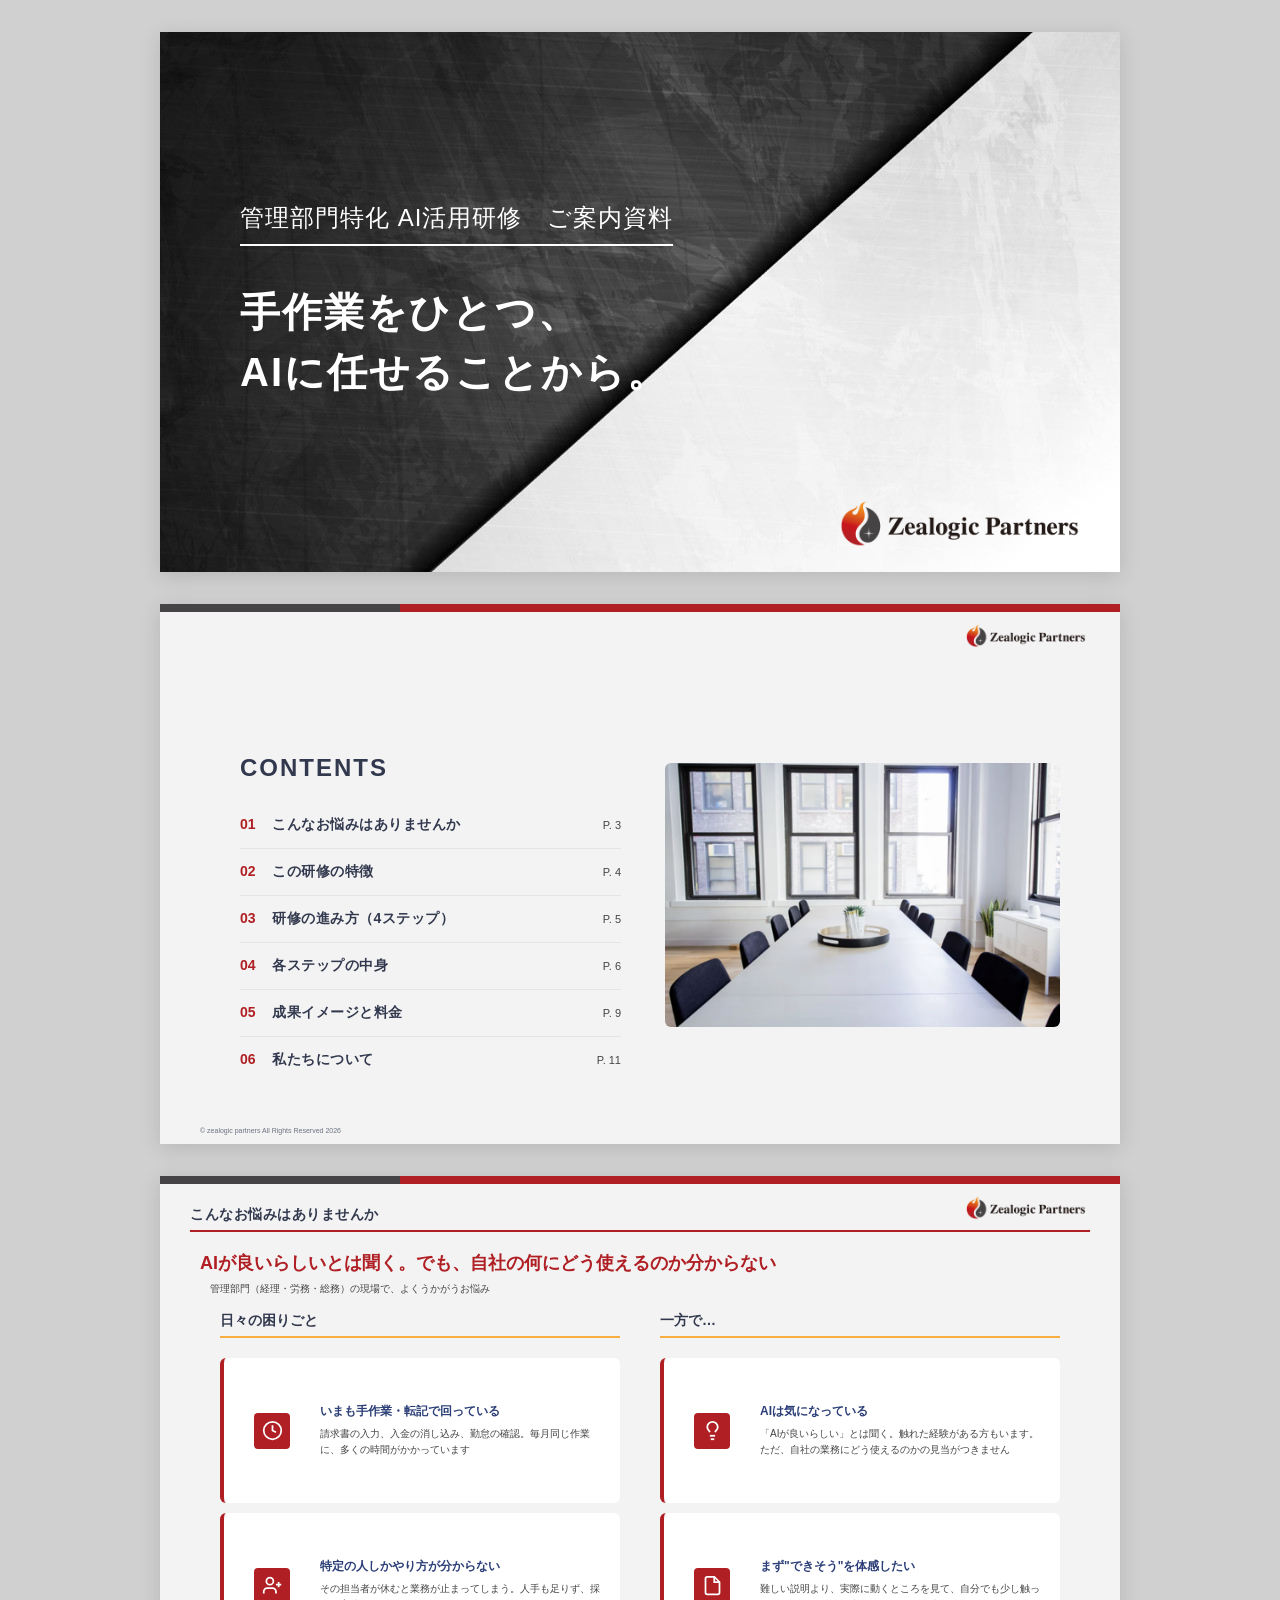
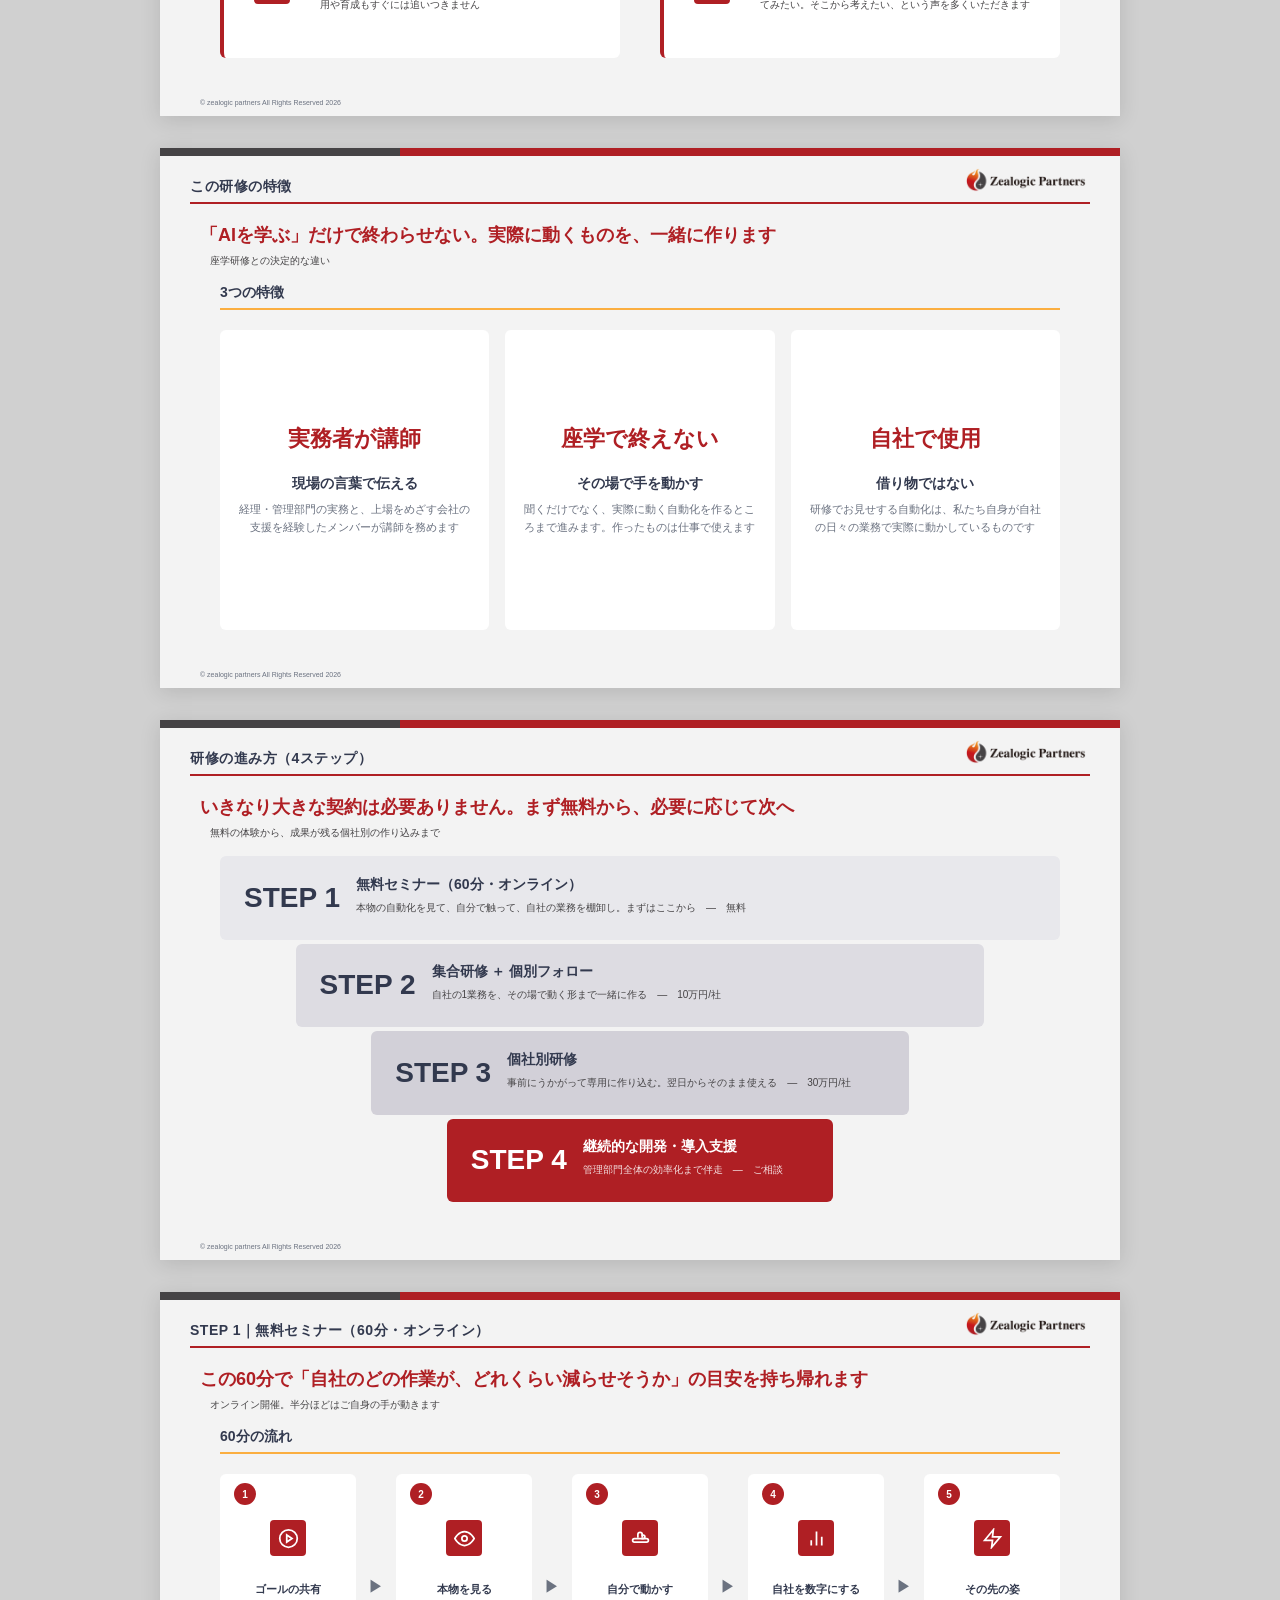
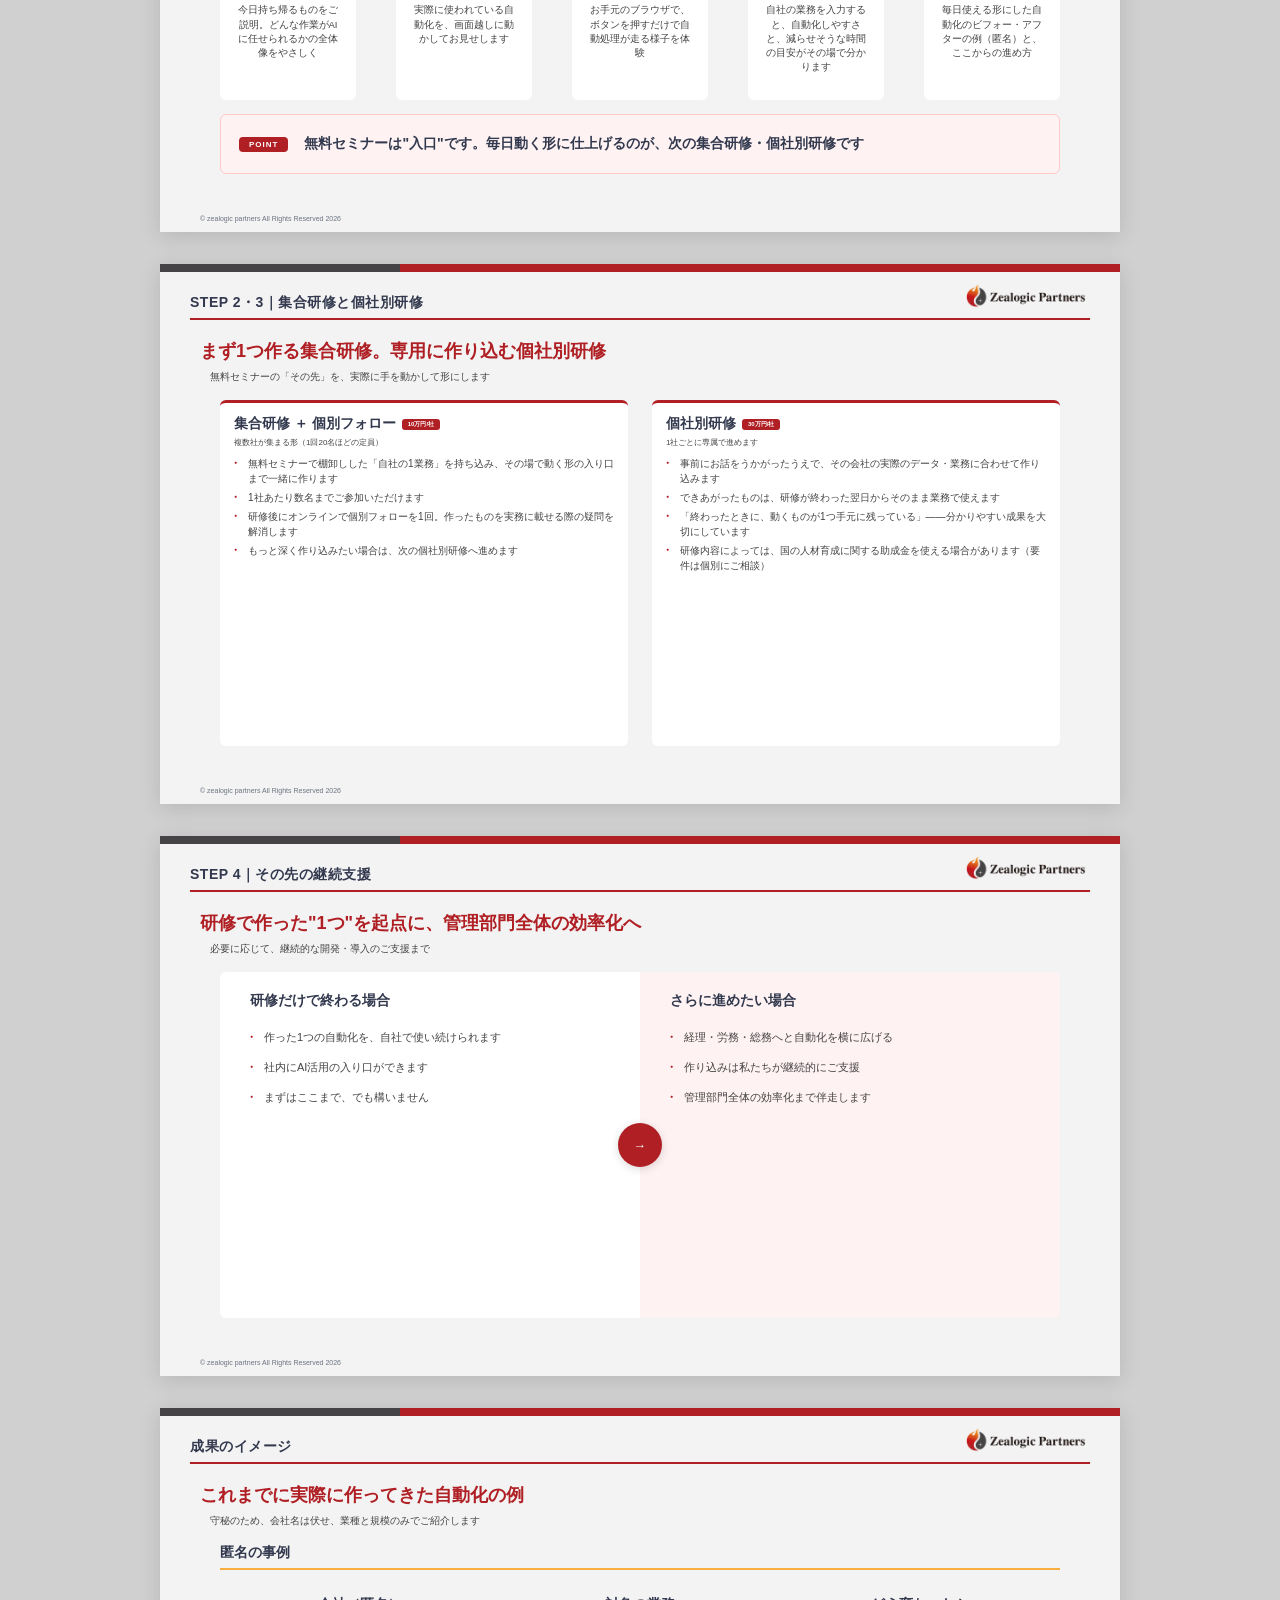
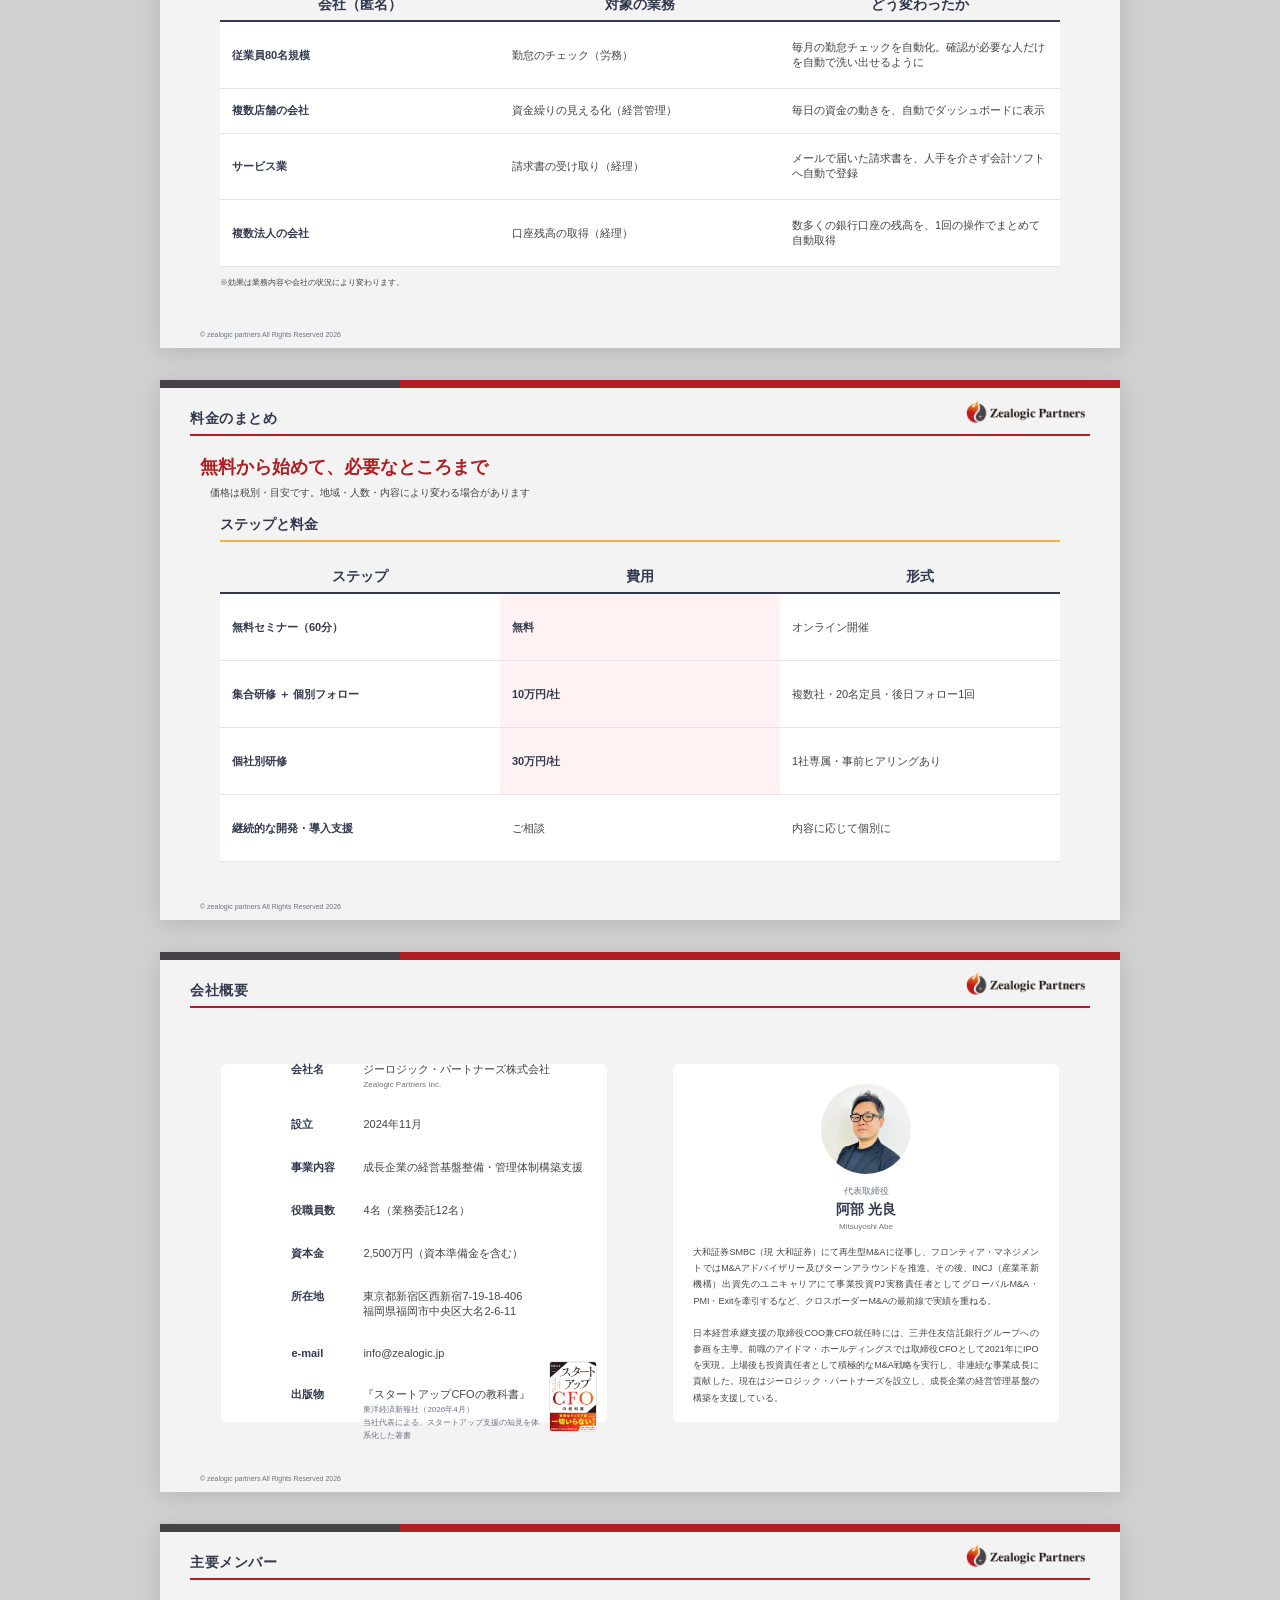
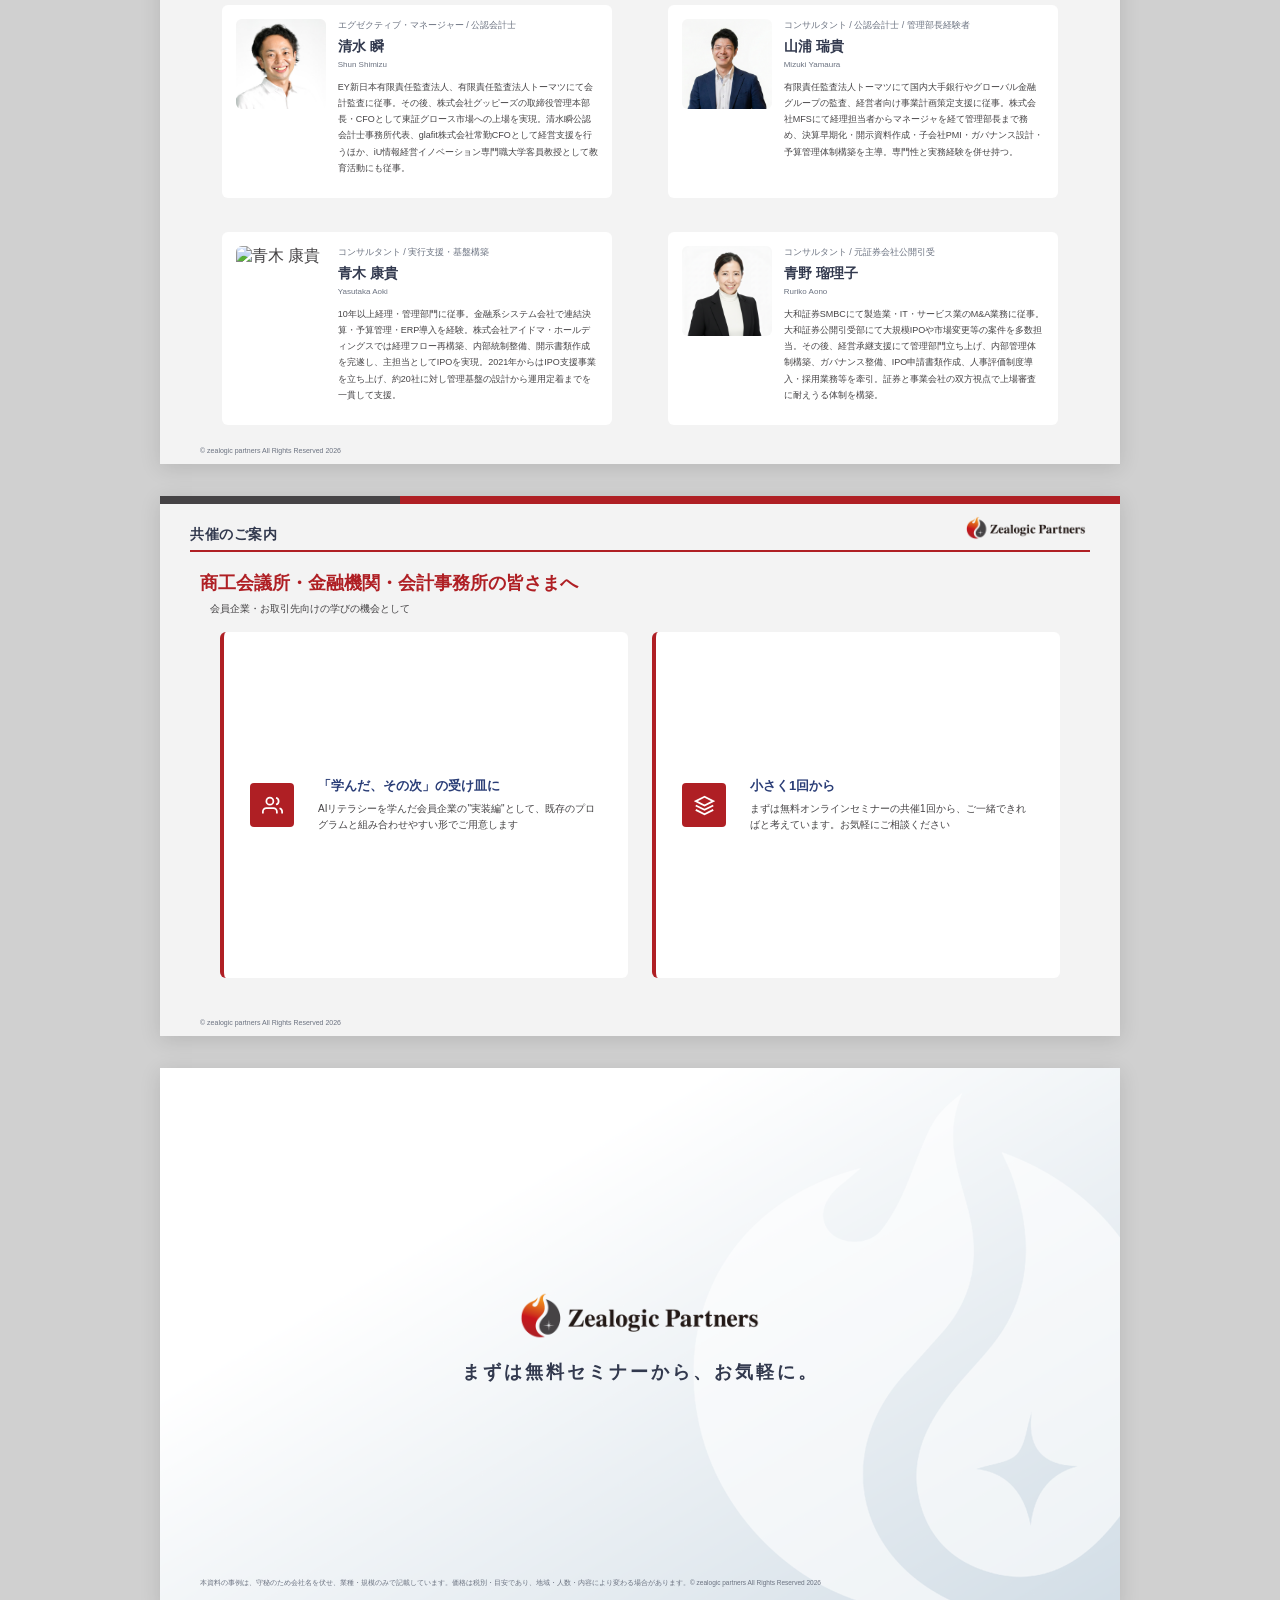
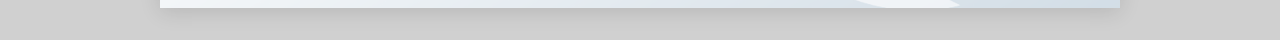
==== proposal/index.html @ 84bd2e2a "営業資料スライドデッキ（研修版・確認用）を追加" ====
<!DOCTYPE html>
<html lang="ja">
<head>
<meta charset="UTF-8">
<title>管理部門特化 AI活用研修 ご案内</title>
<link rel="stylesheet" href="zealogic-template.css">
</head>
<body>

<!-- ===== 表紙 ===== -->
<div class="slide slide--title" data-slide="cover">
  <img class="slide--title__bg" src="images/cover-bg.jpg" alt="">
  <div class="title-content">
    <div class="title-sub">管理部門特化 AI活用研修　ご案内資料</div>
    <div class="title-underline"></div>
    <div class="title-main">手作業をひとつ、<br>AIに任せることから。</div>
  </div>
  <img class="title-logo" src="images/logo.png" alt="Zealogic Partners">
</div>

<!-- ===== 目次 ===== -->
<div class="slide slide--toc" data-slide="toc">
  <div class="slide-header">
    <span class="slide-header__title"></span>
    <img class="slide-header__logo" src="images/logo.png" alt="Zealogic Partners">
  </div>
  <div class="slide-content" style="display: flex; gap: 24px; align-items: stretch;">
    <div style="flex: 1; padding-left: 40px; padding-top: 80px; padding-right: 20px;">
      <div class="toc-heading">CONTENTS</div>
      <ol class="toc-list">
        <li><span class="toc-number">01</span><span class="toc-label">こんなお悩みはありませんか</span><span class="toc-page">P. 3</span></li>
        <li><span class="toc-number">02</span><span class="toc-label">この研修の特徴</span><span class="toc-page">P. 4</span></li>
        <li><span class="toc-number">03</span><span class="toc-label">研修の進み方（4ステップ）</span><span class="toc-page">P. 5</span></li>
        <li><span class="toc-number">04</span><span class="toc-label">各ステップの中身</span><span class="toc-page">P. 6</span></li>
        <li><span class="toc-number">05</span><span class="toc-label">成果イメージと料金</span><span class="toc-page">P. 9</span></li>
        <li><span class="toc-number">06</span><span class="toc-label">私たちについて</span><span class="toc-page">P. 11</span></li>
      </ol>
    </div>
    <div class="toc-image"><img src="images/toc.png" alt=""></div>
  </div>
  <div class="slide-footer">&copy; zealogic partners All Rights Reserved 2026</div>
</div>

<!-- ===== 01 こんなお悩み ===== -->
<div class="slide" data-slide="1">
  <div class="slide-header">
    <span class="slide-header__title">こんなお悩みはありませんか</span>
    <img class="slide-header__logo" src="images/logo.png" alt="Zealogic Partners">
  </div>
  <div class="slide-subtitle">
    <div class="slide-subtitle__main">AIが良いらしいとは聞く。でも、自社の何にどう使えるのか分からない</div>
    <div class="slide-subtitle__desc">管理部門（経理・労務・総務）の現場で、よくうかがうお悩み</div>
  </div>
  <div class="slide-content slide-content--with-subtitle">
    <div class="grid-2col" style="gap: 40px; height: 346px; padding: 0 20px;">
      <div class="flex-col" style="gap: 10px; height: 100%;">
        <div class="section-title">日々の困りごと</div>
        <div class="card card--bordered" style="flex: 1; display: flex; align-items: center; gap: 30px; padding-left: 30px;">
          <div class="card__icon"><svg viewBox="0 0 24 24" fill="none" stroke="currentColor" stroke-width="2"><circle cx="12" cy="12" r="10"/><polyline points="12 6 12 12 16 14"/></svg></div>
          <div><div class="card__title">いまも手作業・転記で回っている</div><div class="card__body">請求書の入力、入金の消し込み、勤怠の確認。毎月同じ作業に、多くの時間がかかっています</div></div>
        </div>
        <div class="card card--bordered" style="flex: 1; display: flex; align-items: center; gap: 30px; padding-left: 30px;">
          <div class="card__icon"><svg viewBox="0 0 24 24" fill="none" stroke="currentColor" stroke-width="2"><path d="M16 21v-2a4 4 0 0 0-4-4H6a4 4 0 0 0-4 4v2"/><circle cx="9" cy="7" r="4"/><line x1="19" y1="8" x2="19" y2="14"/><line x1="22" y1="11" x2="16" y2="11"/></svg></div>
          <div><div class="card__title">特定の人しかやり方が分からない</div><div class="card__body">その担当者が休むと業務が止まってしまう。人手も足りず、採用や育成もすぐには追いつきません</div></div>
        </div>
      </div>
      <div class="flex-col" style="gap: 10px; height: 100%;">
        <div class="section-title">一方で…</div>
        <div class="card card--bordered" style="flex: 1; display: flex; align-items: center; gap: 30px; padding-left: 30px;">
          <div class="card__icon"><svg viewBox="0 0 24 24" fill="none" stroke="currentColor" stroke-width="2"><path d="M9 18h6"/><path d="M10 22h4"/><path d="M15.09 14c.18-.98.65-1.74 1.41-2.5A4.65 4.65 0 0 0 18 8 6 6 0 0 0 6 8c0 1 .23 2.23 1.5 3.5A4.61 4.61 0 0 1 8.91 14"/></svg></div>
          <div><div class="card__title">AIは気になっている</div><div class="card__body">「AIが良いらしい」とは聞く。触れた経験がある方もいます。ただ、自社の業務にどう使えるのかの見当がつきません</div></div>
        </div>
        <div class="card card--bordered" style="flex: 1; display: flex; align-items: center; gap: 30px; padding-left: 30px;">
          <div class="card__icon"><svg viewBox="0 0 24 24" fill="none" stroke="currentColor" stroke-width="2"><path d="M14 2H6a2 2 0 0 0-2 2v16a2 2 0 0 0 2 2h12a2 2 0 0 0 2-2V8z"/><polyline points="14 2 14 8 20 8"/></svg></div>
          <div><div class="card__title">まず"できそう"を体感したい</div><div class="card__body">難しい説明より、実際に動くところを見て、自分でも少し触ってみたい。そこから考えたい、という声を多くいただきます</div></div>
        </div>
      </div>
    </div>
  </div>
  <div class="slide-footer">&copy; zealogic partners All Rights Reserved 2026</div>
</div>

<!-- ===== 02 この研修の特徴 ===== -->
<div class="slide" data-slide="2">
  <div class="slide-header">
    <span class="slide-header__title">この研修の特徴</span>
    <img class="slide-header__logo" src="images/logo.png" alt="Zealogic Partners">
  </div>
  <div class="slide-subtitle">
    <div class="slide-subtitle__main">「AIを学ぶ」だけで終わらせない。実際に動くものを、一緒に作ります</div>
    <div class="slide-subtitle__desc">座学研修との決定的な違い</div>
  </div>
  <div class="slide-content slide-content--with-subtitle">
    <div style="height: 346px; padding: 0 20px; display: flex; flex-direction: column; gap: 10px;">
      <div class="section-title">3つの特徴</div>
      <div class="kpi-grid" style="flex: 1;">
        <div class="kpi-card">
          <div class="kpi-card__number" style="font-size: 22px;">実務者が講師</div>
          <div class="kpi-card__label">現場の言葉で伝える</div>
          <div class="kpi-card__desc">経理・管理部門の実務と、上場をめざす会社の支援を経験したメンバーが講師を務めます</div>
        </div>
        <div class="kpi-card">
          <div class="kpi-card__number" style="font-size: 22px;">座学で終えない</div>
          <div class="kpi-card__label">その場で手を動かす</div>
          <div class="kpi-card__desc">聞くだけでなく、実際に動く自動化を作るところまで進みます。作ったものは仕事で使えます</div>
        </div>
        <div class="kpi-card">
          <div class="kpi-card__number" style="font-size: 22px;">自社で使用</div>
          <div class="kpi-card__label">借り物ではない</div>
          <div class="kpi-card__desc">研修でお見せする自動化は、私たち自身が自社の日々の業務で実際に動かしているものです</div>
        </div>
      </div>
    </div>
  </div>
  <div class="slide-footer">&copy; zealogic partners All Rights Reserved 2026</div>
</div>

<!-- ===== 03 研修の進み方 4ステップ（ファネル） ===== -->
<div class="slide" data-slide="3">
  <div class="slide-header">
    <span class="slide-header__title">研修の進み方（4ステップ）</span>
    <img class="slide-header__logo" src="images/logo.png" alt="Zealogic Partners">
  </div>
  <div class="slide-subtitle">
    <div class="slide-subtitle__main">いきなり大きな契約は必要ありません。まず無料から、必要に応じて次へ</div>
    <div class="slide-subtitle__desc">無料の体験から、成果が残る個社別の作り込みまで</div>
  </div>
  <div class="slide-content slide-content--with-subtitle">
    <div style="height: 346px; padding: 0 20px;">
      <div class="funnel">
        <div class="funnel__stage funnel__stage--1">
          <div class="funnel__number">STEP 1</div>
          <div class="funnel__content"><div class="funnel__label">無料セミナー（60分・オンライン）</div><div class="funnel__desc">本物の自動化を見て、自分で触って、自社の業務を棚卸し。まずはここから　―　無料</div></div>
        </div>
        <div class="funnel__stage funnel__stage--2">
          <div class="funnel__number">STEP 2</div>
          <div class="funnel__content"><div class="funnel__label">集合研修 ＋ 個別フォロー</div><div class="funnel__desc">自社の1業務を、その場で動く形まで一緒に作る　―　10万円/社</div></div>
        </div>
        <div class="funnel__stage funnel__stage--3">
          <div class="funnel__number">STEP 3</div>
          <div class="funnel__content"><div class="funnel__label">個社別研修</div><div class="funnel__desc">事前にうかがって専用に作り込む。翌日からそのまま使える　―　30万円/社</div></div>
        </div>
        <div class="funnel__stage funnel__stage--4">
          <div class="funnel__number">STEP 4</div>
          <div class="funnel__content"><div class="funnel__label">継続的な開発・導入支援</div><div class="funnel__desc">管理部門全体の効率化まで伴走　―　ご相談</div></div>
        </div>
      </div>
    </div>
  </div>
  <div class="slide-footer">&copy; zealogic partners All Rights Reserved 2026</div>
</div>

<!-- ===== 04 無料セミナー60分の中身（ステップ） ===== -->
<div class="slide" data-slide="4">
  <div class="slide-header">
    <span class="slide-header__title">STEP 1｜無料セミナー（60分・オンライン）</span>
    <img class="slide-header__logo" src="images/logo.png" alt="Zealogic Partners">
  </div>
  <div class="slide-subtitle">
    <div class="slide-subtitle__main">この60分で「自社のどの作業が、どれくらい減らせそうか」の目安を持ち帰れます</div>
    <div class="slide-subtitle__desc">オンライン開催。半分ほどはご自身の手が動きます</div>
  </div>
  <div class="slide-content slide-content--with-subtitle">
    <div style="height: 346px; padding: 0 20px; display: flex; flex-direction: column; gap: 10px;">
      <div class="section-title">60分の流れ</div>
      <div class="steps" style="width: 100%; flex: 1; align-items: stretch;">
        <div class="step" style="display: flex; flex-direction: column; align-items: center; text-align: center; padding-top: 30px;">
          <div class="step__number">1</div>
          <div class="card__icon" style="margin: 16px 0 12px;"><svg viewBox="0 0 24 24" fill="none" stroke="currentColor" stroke-width="2"><circle cx="12" cy="12" r="10"/><polygon points="10 8 16 12 10 16 10 8"/></svg></div>
          <div class="step__title">ゴールの共有</div>
          <div class="step__body">今日持ち帰るものをご説明。どんな作業がAIに任せられるかの全体像をやさしく</div>
        </div>
        <div class="step-arrow">&#9654;</div>
        <div class="step" style="display: flex; flex-direction: column; align-items: center; text-align: center; padding-top: 30px;">
          <div class="step__number">2</div>
          <div class="card__icon" style="margin: 16px 0 12px;"><svg viewBox="0 0 24 24" fill="none" stroke="currentColor" stroke-width="2"><path d="M1 12s4-8 11-8 11 8 11 8-4 8-11 8-11-8-11-8z"/><circle cx="12" cy="12" r="3"/></svg></div>
          <div class="step__title">本物を見る</div>
          <div class="step__body">実際に使われている自動化を、画面越しに動かしてお見せします</div>
        </div>
        <div class="step-arrow">&#9654;</div>
        <div class="step" style="display: flex; flex-direction: column; align-items: center; text-align: center; padding-top: 30px;">
          <div class="step__number">3</div>
          <div class="card__icon" style="margin: 16px 0 12px;"><svg viewBox="0 0 24 24" fill="none" stroke="currentColor" stroke-width="2"><path d="M9 11.24V7.5a2.5 2.5 0 0 1 5 0v3.74"/><path d="M13 8h2a2 2 0 0 1 2 2v0a2 2 0 0 1-2 2h-2"/><path d="M5 12h14a2 2 0 0 1 2 2v0a2 2 0 0 1-2 2H5a2 2 0 0 1-2-2v0a2 2 0 0 1 2-2z"/></svg></div>
          <div class="step__title">自分で動かす</div>
          <div class="step__body">お手元のブラウザで、ボタンを押すだけで自動処理が走る様子を体験</div>
        </div>
        <div class="step-arrow">&#9654;</div>
        <div class="step" style="display: flex; flex-direction: column; align-items: center; text-align: center; padding-top: 30px;">
          <div class="step__number">4</div>
          <div class="card__icon" style="margin: 16px 0 12px;"><svg viewBox="0 0 24 24" fill="none" stroke="currentColor" stroke-width="2"><line x1="18" y1="20" x2="18" y2="10"/><line x1="12" y1="20" x2="12" y2="4"/><line x1="6" y1="20" x2="6" y2="14"/></svg></div>
          <div class="step__title">自社を数字にする</div>
          <div class="step__body">自社の業務を入力すると、自動化しやすさと、減らせそうな時間の目安がその場で分かります</div>
        </div>
        <div class="step-arrow">&#9654;</div>
        <div class="step" style="display: flex; flex-direction: column; align-items: center; text-align: center; padding-top: 30px;">
          <div class="step__number">5</div>
          <div class="card__icon" style="margin: 16px 0 12px;"><svg viewBox="0 0 24 24" fill="none" stroke="currentColor" stroke-width="2"><path d="M13 2L3 14h9l-1 8 10-12h-9l1-8z"/></svg></div>
          <div class="step__title">その先の姿</div>
          <div class="step__body">毎日使える形にした自動化のビフォー・アフターの例（匿名）と、ここからの進め方</div>
        </div>
      </div>
      <div class="core-value" style="background: #FEF2F2; border-color: #FECACA; min-height: 60px; margin-top: 4px;">
        <div class="core-value__label" style="background: var(--c-red); color: var(--c-white); border: none; padding: 3px 10px; border-radius: 4px;">POINT</div>
        <div class="core-value__text">無料セミナーは"入口"です。毎日動く形に仕上げるのが、次の集合研修・個社別研修です</div>
      </div>
    </div>
  </div>
  <div class="slide-footer">&copy; zealogic partners All Rights Reserved 2026</div>
</div>

<!-- ===== 05 集合研修 / 個社別研修 の中身 ===== -->
<div class="slide" data-slide="5">
  <div class="slide-header">
    <span class="slide-header__title">STEP 2・3｜集合研修と個社別研修</span>
    <img class="slide-header__logo" src="images/logo.png" alt="Zealogic Partners">
  </div>
  <div class="slide-subtitle">
    <div class="slide-subtitle__main">まず1つ作る集合研修。専用に作り込む個社別研修</div>
    <div class="slide-subtitle__desc">無料セミナーの「その先」を、実際に手を動かして形にします</div>
  </div>
  <div class="slide-content slide-content--with-subtitle">
    <div class="grid-2col" style="gap: 24px; height: 346px; padding: 0 20px;">
      <div class="service-block" style="height: 100%; display: flex; flex-direction: column;">
        <div class="service-block__title" style="font-size: 14px;">集合研修 ＋ 個別フォロー<span class="badge">10万円/社</span></div>
        <div class="service-block__subtitle">複数社が集まる形（1回20名ほどの定員）</div>
        <ul class="service-list" style="flex: 1;">
          <li style="font-size: 10px;">無料セミナーで棚卸しした「自社の1業務」を持ち込み、その場で動く形の入り口まで一緒に作ります</li>
          <li style="font-size: 10px;">1社あたり数名までご参加いただけます</li>
          <li style="font-size: 10px;">研修後にオンラインで個別フォローを1回。作ったものを実務に載せる際の疑問を解消します</li>
          <li style="font-size: 10px;">もっと深く作り込みたい場合は、次の個社別研修へ進めます</li>
        </ul>
      </div>
      <div class="service-block" style="height: 100%; display: flex; flex-direction: column;">
        <div class="service-block__title" style="font-size: 14px;">個社別研修<span class="badge">30万円/社</span></div>
        <div class="service-block__subtitle">1社ごとに専属で進めます</div>
        <ul class="service-list" style="flex: 1;">
          <li style="font-size: 10px;">事前にお話をうかがったうえで、その会社の実際のデータ・業務に合わせて作り込みます</li>
          <li style="font-size: 10px;">できあがったものは、研修が終わった翌日からそのまま業務で使えます</li>
          <li style="font-size: 10px;">「終わったときに、動くものが1つ手元に残っている」——分かりやすい成果を大切にしています</li>
          <li style="font-size: 10px;">研修内容によっては、国の人材育成に関する助成金を使える場合があります（要件は個別にご相談）</li>
        </ul>
      </div>
    </div>
  </div>
  <div class="slide-footer">&copy; zealogic partners All Rights Reserved 2026</div>
</div>

<!-- ===== 06 その先：継続的な開発・導入支援 ===== -->
<div class="slide" data-slide="6">
  <div class="slide-header">
    <span class="slide-header__title">STEP 4｜その先の継続支援</span>
    <img class="slide-header__logo" src="images/logo.png" alt="Zealogic Partners">
  </div>
  <div class="slide-subtitle">
    <div class="slide-subtitle__main">研修で作った"1つ"を起点に、管理部門全体の効率化へ</div>
    <div class="slide-subtitle__desc">必要に応じて、継続的な開発・導入のご支援まで</div>
  </div>
  <div class="slide-content slide-content--with-subtitle">
    <div style="height: 346px; padding: 0 20px;">
      <div class="vs-split">
        <div class="vs-split__panel vs-split__panel--left">
          <div class="vs-split__label">研修だけで終わる場合</div>
          <ul class="vs-split__list"><li>作った1つの自動化を、自社で使い続けられます</li><li>社内にAI活用の入り口ができます</li><li>まずはここまで、でも構いません</li></ul>
          <div class="vs-split__image"></div>
        </div>
        <div class="vs-split__badge">→</div>
        <div class="vs-split__panel vs-split__panel--right">
          <div class="vs-split__label">さらに進めたい場合</div>
          <ul class="vs-split__list"><li>経理・労務・総務へと自動化を横に広げる</li><li>作り込みは私たちが継続的にご支援</li><li>管理部門全体の効率化まで伴走します</li></ul>
          <div class="vs-split__image"></div>
        </div>
      </div>
    </div>
  </div>
  <div class="slide-footer">&copy; zealogic partners All Rights Reserved 2026</div>
</div>

<!-- ===== 07 成果イメージ（匿名） ===== -->
<div class="slide" data-slide="7">
  <div class="slide-header">
    <span class="slide-header__title">成果のイメージ</span>
    <img class="slide-header__logo" src="images/logo.png" alt="Zealogic Partners">
  </div>
  <div class="slide-subtitle">
    <div class="slide-subtitle__main">これまでに実際に作ってきた自動化の例</div>
    <div class="slide-subtitle__desc">守秘のため、会社名は伏せ、業種と規模のみでご紹介します</div>
  </div>
  <div class="slide-content slide-content--with-subtitle">
    <div style="height: 346px; padding: 0 20px; display: flex; flex-direction: column; gap: 10px;">
      <div class="section-title">匿名の事例</div>
      <table class="z-table" style="height: 100%;">
        <thead><tr><th>会社（匿名）</th><th>対象の業務</th><th>どう変わったか</th></tr></thead>
        <tbody>
          <tr><td>従業員80名規模</td><td>勤怠のチェック（労務）</td><td>毎月の勤怠チェックを自動化。確認が必要な人だけを自動で洗い出せるように</td></tr>
          <tr><td>複数店舗の会社</td><td>資金繰りの見える化（経営管理）</td><td>毎日の資金の動きを、自動でダッシュボードに表示</td></tr>
          <tr><td>サービス業</td><td>請求書の受け取り（経理）</td><td>メールで届いた請求書を、人手を介さず会計ソフトへ自動で登録</td></tr>
          <tr><td>複数法人の会社</td><td>口座残高の取得（経理）</td><td>数多くの銀行口座の残高を、1回の操作でまとめて自動取得</td></tr>
        </tbody>
      </table>
      <div class="slide-subtitle__desc" style="font-size: 8px; margin: 0;">※効果は業務内容や会社の状況により変わります。</div>
    </div>
  </div>
  <div class="slide-footer">&copy; zealogic partners All Rights Reserved 2026</div>
</div>

<!-- ===== 08 料金まとめ ===== -->
<div class="slide" data-slide="8">
  <div class="slide-header">
    <span class="slide-header__title">料金のまとめ</span>
    <img class="slide-header__logo" src="images/logo.png" alt="Zealogic Partners">
  </div>
  <div class="slide-subtitle">
    <div class="slide-subtitle__main">無料から始めて、必要なところまで</div>
    <div class="slide-subtitle__desc">価格は税別・目安です。地域・人数・内容により変わる場合があります</div>
  </div>
  <div class="slide-content slide-content--with-subtitle">
    <div style="height: 346px; padding: 0 20px; display: flex; flex-direction: column; gap: 10px;">
      <div class="section-title">ステップと料金</div>
      <table class="z-table" style="height: 100%;">
        <thead><tr><th>ステップ</th><th>費用</th><th>形式</th></tr></thead>
        <tbody>
          <tr><td>無料セミナー（60分）</td><td class="z-table--highlight">無料</td><td>オンライン開催</td></tr>
          <tr><td>集合研修 ＋ 個別フォロー</td><td class="z-table--highlight">10万円/社</td><td>複数社・20名定員・後日フォロー1回</td></tr>
          <tr><td>個社別研修</td><td class="z-table--highlight">30万円/社</td><td>1社専属・事前ヒアリングあり</td></tr>
          <tr><td>継続的な開発・導入支援</td><td>ご相談</td><td>内容に応じて個別に</td></tr>
        </tbody>
      </table>
    </div>
  </div>
  <div class="slide-footer">&copy; zealogic partners All Rights Reserved 2026</div>
</div>

<!-- ===== 09 会社概要 ===== -->
<div class="slide" data-slide="company">
  <div class="slide-header">
    <span class="slide-header__title">会社概要</span>
    <img class="slide-header__logo" src="images/logo.png" alt="Zealogic Partners">
  </div>
  <div class="slide-content" style="display: flex; gap: 24px;">
    <div style="flex: 1; display: flex; align-items: center; justify-content: center;">
      <div style="background: var(--c-white); border-radius: var(--radius); width: 90%; height: 81%; display: flex; align-items: center;">
      <table class="company-table" style="transform: translateY(18px);">
        <tr><td>会社名</td><td>ジーロジック・パートナーズ株式会社<br><span style="font-size:8px; color: var(--c-text-light);">Zealogic Partners Inc.</span></td></tr>
        <tr><td>設立</td><td>2024年11月</td></tr>
        <tr><td>事業内容</td><td>成長企業の経営基盤整備・管理体制構築支援</td></tr>
        <tr><td>役職員数</td><td>4名（業務委託12名）</td></tr>
        <tr><td>資本金</td><td>2,500万円（資本準備金を含む）</td></tr>
        <tr><td>所在地</td><td>東京都新宿区西新宿7-19-18-406<br>福岡県福岡市中央区大名2-6-11</td></tr>
        <tr><td>e-mail</td><td>info@zealogic.jp</td></tr>
        <tr><td>出版物</td><td><img src="images/book-cfo.png" alt="スタートアップCFOの教科書" style="width: 48px; height: auto; border: 1px solid #e5e7eb; border-radius: 3px; float: right; margin-left: 8px; margin-top: 2px; position: relative; top: -28px;">『スタートアップCFOの教科書』<br><span style="font-size:8px; color: var(--c-text-light);">東洋経済新報社（2026年4月）<br>当社代表による、スタートアップ支援の知見を体系化した著書</span></td></tr>
      </table>
      </div>
    </div>
    <div style="flex: 1; display: flex; align-items: center; justify-content: center;">
      <div style="background: var(--c-white); border-radius: var(--radius); padding: 20px; display: flex; flex-direction: column; align-items: center; width: 90%; height: 81%;">
        <img src="images/ceo-abe.jpg" alt="阿部 光良" style="width: 90px; height: 90px; border-radius: 50%; object-fit: cover; margin-bottom: 11px;">
        <div style="font-size: 9px; color: var(--c-text-light); text-align: center; margin-bottom: 3px;">代表取締役</div>
        <div style="font-size: 14px; font-weight: bold; color: var(--c-navy); text-align: center; margin-bottom: 3px;">阿部 光良</div>
        <div style="font-size: 8px; color: var(--c-text-light); text-align: center; margin-bottom: 13px;">Mitsuyoshi Abe</div>
        <div style="font-size: 9px; color: var(--c-text); line-height: 1.8; text-align: justify;">
          大和証券SMBC（現 大和証券）にて再生型M&Aに従事し、フロンティア・マネジメントではM&Aアドバイザリー及びターンアラウンドを推進。その後、INCJ（産業革新機構）出資先のユニキャリアにて事業投資PJ実務責任者としてグローバルM&A・PMI・Exitを牽引するなど、クロスボーダーM&Aの最前線で実績を重ねる。<br><br>日本経営承継支援の取締役COO兼CFO就任時には、三井住友信託銀行グループへの参画を主導。前職のアイドマ・ホールディングスでは取締役CFOとして2021年にIPOを実現。上場後も投資責任者として積極的なM&A戦略を実行し、非連続な事業成長に貢献した。現在はジーロジック・パートナーズを設立し、成長企業の経営管理基盤の構築を支援している。
        </div>
      </div>
    </div>
  </div>
  <div class="slide-footer">&copy; zealogic partners All Rights Reserved 2026</div>
</div>

<!-- ===== 10 主要メンバー ===== -->
<div class="slide" data-slide="members">
  <div class="slide-header">
    <span class="slide-header__title">主要メンバー</span>
    <img class="slide-header__logo" src="images/logo.png" alt="Zealogic Partners">
  </div>
  <div class="slide-content" style="display: grid; grid-template-columns: 1fr 1fr; grid-template-rows: 1fr 1fr; gap: 12px;">
    <div class="member-card">
      <img class="member-card__photo" src="images/shimizu.png" alt="清水 瞬">
      <div class="member-card__info">
        <div class="member-card__role">エグゼクティブ・マネージャー / 公認会計士</div>
        <div class="member-card__name">清水 瞬</div>
        <div class="member-card__name-en">Shun Shimizu</div>
        <div class="member-card__bio">EY新日本有限責任監査法人、有限責任監査法人トーマツにて会計監査に従事。その後、株式会社グッピーズの取締役管理本部長・CFOとして東証グロース市場への上場を実現。清水瞬公認会計士事務所代表、glafit株式会社常勤CFOとして経営支援を行うほか、iU情報経営イノベーション専門職大学客員教授として教育活動にも従事。</div>
      </div>
    </div>
    <div class="member-card">
      <img class="member-card__photo" src="images/yamaura.png" alt="山浦 瑞貴">
      <div class="member-card__info">
        <div class="member-card__role">コンサルタント / 公認会計士 / 管理部長経験者</div>
        <div class="member-card__name">山浦 瑞貴</div>
        <div class="member-card__name-en">Mizuki Yamaura</div>
        <div class="member-card__bio">有限責任監査法人トーマツにて国内大手銀行やグローバル金融グループの監査、経営者向け事業計画策定支援に従事。株式会社MFSにて経理担当者からマネージャを経て管理部長まで務め、決算早期化・開示資料作成・子会社PMI・ガバナンス設計・予算管理体制構築を主導。専門性と実務経験を併せ持つ。</div>
      </div>
    </div>
    <div class="member-card">
      <img class="member-card__photo" src="images/aoki.png" alt="青木 康貴">
      <div class="member-card__info">
        <div class="member-card__role">コンサルタント / 実行支援・基盤構築</div>
        <div class="member-card__name">青木 康貴</div>
        <div class="member-card__name-en">Yasutaka Aoki</div>
        <div class="member-card__bio">10年以上経理・管理部門に従事。金融系システム会社で連結決算・予算管理・ERP導入を経験。株式会社アイドマ・ホールディングスでは経理フロー再構築、内部統制整備、開示書類作成を完遂し、主担当としてIPOを実現。2021年からはIPO支援事業を立ち上げ、約20社に対し管理基盤の設計から運用定着までを一貫して支援。</div>
      </div>
    </div>
    <div class="member-card">
      <img class="member-card__photo" src="images/aono.png" alt="青野 瑠理子">
      <div class="member-card__info">
        <div class="member-card__role">コンサルタント / 元証券会社公開引受</div>
        <div class="member-card__name">青野 瑠理子</div>
        <div class="member-card__name-en">Ruriko Aono</div>
        <div class="member-card__bio">大和証券SMBCにて製造業・IT・サービス業のM&A業務に従事。大和証券公開引受部にて大規模IPOや市場変更等の案件を多数担当。その後、経営承継支援にて管理部門立ち上げ、内部管理体制構築、ガバナンス整備、IPO申請書類作成、人事評価制度導入・採用業務等を牽引。証券と事業会社の双方視点で上場審査に耐えうる体制を構築。</div>
      </div>
    </div>
  </div>
  <div class="slide-footer">&copy; zealogic partners All Rights Reserved 2026</div>
</div>

<!-- ===== 10 共催のご案内 ===== -->
<div class="slide" data-slide="10">
  <div class="slide-header">
    <span class="slide-header__title">共催のご案内</span>
    <img class="slide-header__logo" src="images/logo.png" alt="Zealogic Partners">
  </div>
  <div class="slide-subtitle">
    <div class="slide-subtitle__main">商工会議所・金融機関・会計事務所の皆さまへ</div>
    <div class="slide-subtitle__desc">会員企業・お取引先向けの学びの機会として</div>
  </div>
  <div class="slide-content slide-content--with-subtitle">
    <div class="grid-2col" style="gap: 24px; height: 346px; padding: 0 20px;">
      <div class="card card--bordered" style="display: flex; align-items: center; gap: 24px; padding: 20px 26px;">
        <div class="card__icon" style="width: 44px; height: 44px;"><svg viewBox="0 0 24 24" fill="none" stroke="currentColor" stroke-width="2"><path d="M17 21v-2a4 4 0 0 0-4-4H5a4 4 0 0 0-4 4v2"/><circle cx="9" cy="7" r="4"/><path d="M23 21v-2a4 4 0 0 0-3-3.87"/><path d="M16 3.13a4 4 0 0 1 0 7.75"/></svg></div>
        <div><div class="card__title" style="font-size: 13px;">「学んだ、その次」の受け皿に</div><div class="card__body" style="font-size: 10px;">AIリテラシーを学んだ会員企業の"実装編"として、既存のプログラムと組み合わせやすい形でご用意します</div></div>
      </div>
      <div class="card card--bordered" style="display: flex; align-items: center; gap: 24px; padding: 20px 26px;">
        <div class="card__icon" style="width: 44px; height: 44px;"><svg viewBox="0 0 24 24" fill="none" stroke="currentColor" stroke-width="2"><path d="M12 2L2 7l10 5 10-5-10-5z"/><path d="M2 17l10 5 10-5"/><path d="M2 12l10 5 10-5"/></svg></div>
        <div><div class="card__title" style="font-size: 13px;">小さく1回から</div><div class="card__body" style="font-size: 10px;">まずは無料オンラインセミナーの共催1回から、ご一緒できればと考えています。お気軽にご相談ください</div></div>
      </div>
    </div>
  </div>
  <div class="slide-footer">&copy; zealogic partners All Rights Reserved 2026</div>
</div>

<!-- ===== クロージング ===== -->
<div class="slide slide--closing" data-slide="closing">
  <img class="closing-bg" src="images/closing-bg.png" alt="">
  <img class="closing-logo" src="images/logo.png" alt="Zealogic Partners">
  <div class="closing-message">まずは無料セミナーから、お気軽に。</div>
  <div class="closing-disclaimer">本資料の事例は、守秘のため会社名を伏せ、業種・規模のみで記載しています。価格は税別・目安であり、地域・人数・内容により変わる場合があります。&copy; zealogic partners All Rights Reserved 2026</div>
</div>

</body>
</html>
---- proposal/zealogic-template.css ----
/* ============================================
   Zealogic Partners — Slide Design System
   ============================================
   Based on: 20260318_営業ピッチ資料short_v1.1
   Slide size: 960 x 540 px (16:9)
   ============================================ */

/* === Print === */
@page {
  size: 960px 540px;
  margin: 0;
}

/* === Reset === */
* {
  margin: 0;
  padding: 0;
  box-sizing: border-box;
}

/* === Tokens === */
:root {
  /* Colors */
  --c-navy:       #32394E;
  --c-red:        #AF1F24;
  --c-gold:       #FBAE40;
  --c-bg:         #F3F3F3;
  --c-white:      #FFFFFF;
  --c-text:       #454345;
  --c-text-light: #6B7280;
  --c-heading:    #2B3E77;
  --c-border:     #E5E5E5;

  /* Typography */
  --font: "BIZ UDPゴシック", "Noto Sans JP", "Hiragino Kaku Gothic ProN", sans-serif;

  /* Spacing */
  --slide-w: 960px;
  --slide-h: 540px;
  --pad-x: 40px;       /* horizontal padding */
  --pad-top: 28px;     /* top padding for header */
  --header-h: 56px;    /* header area height including red line */
  --footer-h: 28px;    /* footer area height */
  --content-top: 70px; /* where content starts below header */
  --gap: 16px;
  --radius: 6px;
}

/* === Body (browser preview) === */
body {
  font-family: var(--font);
  background: #D0D0D0;
  display: flex;
  flex-direction: column;
  align-items: center;
  gap: 32px;
  padding: 32px;
  -webkit-print-color-adjust: exact;
  print-color-adjust: exact;
}

@media print {
  body {
    background: none;
    padding: 0;
    gap: 0;
  }
}

/* ============================================
   SLIDE BASE
   ============================================ */
.slide {
  width: var(--slide-w);
  height: var(--slide-h);
  background: var(--c-bg);
  position: relative;
  overflow: hidden;
  flex-shrink: 0;
  page-break-after: always;
  box-shadow: 0 4px 20px rgba(0,0,0,0.12);
  font-family: var(--font);
  color: var(--c-text);
}

@media print {
  .slide { box-shadow: none; }
}

/* ============================================
   HEADER (common to content slides)
   ============================================ */
.slide-header {
  position: absolute;
  top: 0;
  left: 0;
  right: 0;
  height: var(--header-h);
  padding: 20px 30px 0 30px;
  display: flex;
  align-items: flex-start;
  justify-content: space-between;
}

/* Top line: gray left, red right */
.slide-header::before {
  content: "";
  position: absolute;
  top: 0;
  left: 0;
  right: 0;
  height: 8px;
  background: linear-gradient(to right, #454345 25%, #AF1F24 25%);
}

.slide-header::after {
  content: "";
  position: absolute;
  bottom: 0;
  left: 30px;
  right: 30px;
  height: 2px;
  background: var(--c-red);
}

.slide-header__title {
  font-size: 14px;
  font-weight: bold;
  color: var(--c-navy);
  letter-spacing: 0.5px;
  margin-top: 10px;
}

.slide-header__logo {
  height: 24px;
  margin-right: 4px;
}

/* ============================================
   SUBTITLE AREA (below header)
   ============================================ */
.slide-subtitle {
  position: absolute;
  top: var(--header-h);
  left: var(--pad-x);
  right: var(--pad-x);
  padding-top: 20px;
}

.slide-subtitle__main {
  font-size: 18px;
  font-weight: bold;
  color: var(--c-red);
  line-height: 1.3;
}

.slide-subtitle__desc {
  margin-top: 6px;
  margin-left: 1em;
  font-size: 10px;
  color: var(--c-text);
  line-height: 1.6;
}

/* ============================================
   FOOTER
   ============================================ */
.slide-footer {
  position: absolute;
  bottom: 0;
  left: 0;
  right: 0;
  height: var(--footer-h);
  display: flex;
  align-items: center;
  padding: 0 var(--pad-x);
  font-size: 7px;
  color: var(--c-text-light);
}

/* ============================================
   CONTENT AREA (safe zone for content)
   ============================================ */
.slide-content {
  position: absolute;
  top: var(--content-top);
  left: var(--pad-x);
  right: var(--pad-x);
  bottom: var(--footer-h);
}

/* With subtitle (pushes content down) */
.slide-content--with-subtitle {
  top: 136px;
}

/* ============================================
   LAYOUT: Title Slide
   ============================================ */
.slide--title {
  background: var(--c-navy);
  display: flex;
  align-items: center;
  justify-content: flex-start;
}

.slide--title__bg {
  position: absolute;
  top: 0;
  left: 0;
  width: 100%;
  height: 100%;
  object-fit: cover;
  z-index: 0;
}

.slide--title .title-content {
  position: relative;
  z-index: 1;
  text-align: left;
  padding-left: 80px;
}

.slide--title .title-sub {
  font-size: 24px;
  color: var(--c-white);
  margin-bottom: 0;
  letter-spacing: 1px;
}

.slide--title .title-underline {
  width: 100%;
  height: 2px;
  background: var(--c-white);
  margin: 10px 0 36px;
}

.slide--title .title-main {
  font-size: 40px;
  font-weight: bold;
  color: var(--c-white);
  line-height: 1.5;
  letter-spacing: 2px;
}

.slide--title .title-logo {
  position: absolute;
  bottom: 24px;
  right: 40px;
  height: 48px;
  z-index: 1;
}

/* ============================================
   LAYOUT: Closing Slide
   ============================================ */
.slide--closing {
  background: var(--c-white);
  display: flex;
  flex-direction: column;
  align-items: center;
  justify-content: center;
}

.slide--closing .closing-bg {
  position: absolute;
  top: 0;
  left: 0;
  width: 100%;
  height: 100%;
  object-fit: cover;
  z-index: 0;
}

.slide--closing .closing-logo {
  position: relative;
  z-index: 1;
  height: 48px;
  margin-bottom: 20px;
}

.slide--closing .closing-message {
  position: relative;
  z-index: 1;
  font-size: 18px;
  font-weight: bold;
  color: var(--c-navy);
  letter-spacing: 3px;
}

.slide--closing .closing-disclaimer {
  z-index: 1;
  position: absolute;
  bottom: 20px;
  left: var(--pad-x);
  right: var(--pad-x);
  font-size: 6.5px;
  color: var(--c-text-light);
  text-align: left;
  line-height: 1.6;
}

/* ============================================
   LAYOUT: Table of Contents
   ============================================ */
.slide--toc {
  background: var(--c-bg);
}

.slide--toc .slide-header::after {
  display: none;
}

.slide--toc .toc-list {
  list-style: none;
  padding: 0;
  margin: 0;
}

.slide--toc .toc-heading {
  font-size: 24px;
  font-weight: bold;
  color: var(--c-navy);
  letter-spacing: 2px;
  margin-bottom: 20px;
}

.slide--toc .toc-list li {
  display: flex;
  align-items: baseline;
  padding: 14px 0;
  border-bottom: 1px solid var(--c-border);
  font-size: 14px;
  color: var(--c-text);
}

.slide--toc .toc-list li:last-child {
  border-bottom: none;
}

.slide--toc .toc-number {
  font-size: 14px;
  font-weight: bold;
  color: var(--c-red);
  width: 32px;
  flex-shrink: 0;
}

.slide--toc .toc-label {
  flex: 1;
  font-weight: bold;
  color: var(--c-navy);
  letter-spacing: 0.5px;
}

.slide--toc .toc-label--appendix {
  color: var(--c-text);
  font-size: 12px;
  letter-spacing: 2px;
}

.slide--toc .toc-page {
  font-size: 11px;
  color: var(--c-text);
  margin-left: 16px;
  white-space: nowrap;
}

.toc-image {
  flex-shrink: 0;
  display: flex;
  align-items: center;
  align-self: center;
  margin-right: 20px;
}

.toc-image img {
  width: 395px;   /* 465 × 0.85 */
  height: 264px;  /* 310 × 0.85 */
  border-radius: var(--radius);
}

/* ============================================
   LAYOUT: Appendix Divider
   ============================================ */
.slide--appendix {
  background: var(--c-bg);
}

.slide--appendix .slide-header::after {
  display: none;
}

.appendix-title {
  font-size: 32px;
  font-weight: bold;
  color: var(--c-navy);
  letter-spacing: 3px;
  padding-left: 40px;
  margin-top: -40px;
}

/* ============================================
   COMPONENT: Card
   ============================================ */
.card {
  background: var(--c-white);
  border-radius: var(--radius);
  padding: 16px 18px;
}

.card--bordered {
  border-left: 4px solid var(--c-red);
}

.card__title {
  font-size: 12px;
  font-weight: bold;
  color: var(--c-heading);
  margin-bottom: 6px;
  display: flex;
  align-items: center;
  gap: 8px;
}

.card__icon {
  width: 36px;
  height: 36px;
  background: var(--c-red);
  border-radius: 4px;
  display: flex;
  align-items: center;
  justify-content: center;
  flex-shrink: 0;
  color: var(--c-white);
}

.card__icon img,
.card__icon svg {
  width: 21px;
  height: 21px;
}

.card__body {
  font-size: 10px;
  color: var(--c-text);
  line-height: 1.65;
}

/* ============================================
   COMPONENT: Table
   ============================================ */
.z-table {
  width: 100%;
  border-collapse: collapse;
  font-size: 9px;
  table-layout: fixed;
}

.z-table th {
  background: var(--c-bg);
  color: var(--c-navy);
  padding: 6px 12px;
  text-align: center;
  font-weight: bold;
  font-size: 14px;
  border-bottom: 2px solid var(--c-navy);
}

.z-table td {
  padding: 7px 12px;
  border-bottom: 1px solid var(--c-border);
  background: var(--c-white);
  vertical-align: middle;
  font-size: 11px;
}

.z-table td:first-child {
  font-weight: bold;
  color: var(--c-navy);
}

/* Highlight column (e.g. Zealogic's own column) */
.z-table th.z-table--highlight {
  background: var(--c-bg);
}

.z-table td.z-table--highlight {
  background: #FEF2F2;
  font-weight: bold;
  color: var(--c-navy);
}

/* ============================================
   COMPONENT: Step Flow
   ============================================ */
.steps {
  display: flex;
  gap: 12px;
  align-items: stretch;
}

.step {
  flex: 1;
  background: var(--c-white);
  border-radius: var(--radius);
  padding: 16px 14px 14px;
  position: relative;
}

.step__number {
  position: absolute;
  top: 9px;
  left: 14px;
  width: 22px;
  height: 22px;
  background: var(--c-red);
  color: var(--c-white);
  border-radius: 50%;
  display: flex;
  align-items: center;
  justify-content: center;
  font-size: 10px;
  font-weight: bold;
}

.step__title {
  font-size: 11px;
  font-weight: bold;
  color: var(--c-navy);
  margin-top: 14px;
  margin-bottom: 6px;
  line-height: 1.4;
}

.step__body {
  font-size: 9.5px;
  color: var(--c-text);
  line-height: 1.5;
}

/* Arrow between steps */
.step-arrow {
  display: flex;
  align-items: center;
  color: var(--c-text-light);
  font-size: 16px;
  flex-shrink: 0;
}

/* ============================================
   COMPONENT: Core Value Bar
   ============================================ */
.core-value {
  background: var(--c-bg);
  border: 1px solid var(--c-border);
  border-radius: var(--radius);
  padding: 10px 18px;
  display: flex;
  align-items: center;
  gap: 16px;
}

.core-value__label {
  font-size: 8px;
  font-weight: bold;
  color: var(--c-navy);
  letter-spacing: 1px;
  white-space: nowrap;
  border: 1px solid var(--c-navy);
  padding: 2px 8px;
  border-radius: 3px;
}

.core-value__text {
  font-size: 14px;
  font-weight: bold;
  color: var(--c-navy);
  line-height: 1.4;
}

.core-value__badge {
  margin-left: auto;
  font-size: 9px;
  font-weight: bold;
  color: var(--c-red);
  white-space: nowrap;
}

/* ============================================
   COMPONENT: Service Block
   ============================================ */
.service-block {
  background: var(--c-white);
  border-radius: var(--radius);
  border-top: 3px solid var(--c-red);
  padding: 12px 14px;
}

.service-block__title {
  font-size: 11px;
  font-weight: bold;
  color: var(--c-navy);
  margin-bottom: 4px;
}

.service-block__subtitle {
  font-size: 8px;
  color: var(--c-text);
  margin-bottom: 6px;
}

.service-block .badge {
  display: inline-block;
  background: var(--c-red);
  color: var(--c-white);
  font-size: 6px;
  font-weight: bold;
  padding: 1px 6px;
  border-radius: 3px;
  vertical-align: middle;
  margin-left: 6px;
}

.service-list {
  list-style: none;
  padding: 0;
}

.service-list li {
  font-size: 8px;
  color: var(--c-text);
  padding: 2px 0 2px 14px;
  position: relative;
  line-height: 1.5;
}

.service-list li::before {
  content: "●";
  position: absolute;
  left: 0;
  color: var(--c-red);
  font-size: 5px;
  top: 5px;
}

/* ============================================
   COMPONENT: Member Card
   ============================================ */
.member-card {
  background: var(--c-white);
  border-radius: var(--radius);
  padding: 14px;
  display: flex;
  gap: 12px;
  width: 90%;
  height: 90%;
  margin: auto;
}

.member-card__photo {
  width: 90px;
  height: 90px;
  border-radius: var(--radius);
  object-fit: cover;
  flex-shrink: 0;
}

.member-card__info {
  flex: 1;
  min-width: 0;
}

.member-card__role {
  font-size: 9px;
  color: var(--c-text-light);
  margin-bottom: 6px;
}

.member-card__name {
  font-size: 14px;
  font-weight: bold;
  color: var(--c-navy);
  margin-bottom: 4px;
}

.member-card__name-en {
  font-size: 8px;
  color: var(--c-text-light);
  margin-bottom: 10px;
}

.member-card__bio {
  font-size: 9px;
  color: var(--c-text);
  line-height: 1.8;
}

/* ============================================
   COMPONENT: Case Card
   ============================================ */
.case-card {
  background: var(--c-white);
  border-radius: var(--radius);
  border: 1px solid var(--c-border);
  padding: 12px 14px;
}

.case-card__title {
  font-size: 10px;
  font-weight: bold;
  color: var(--c-navy);
  margin-bottom: 4px;
}

.case-card__body {
  font-size: 7.5px;
  color: var(--c-text);
  line-height: 1.6;
}

/* ============================================
   LAYOUT HELPERS
   ============================================ */
.grid-2x2 {
  display: grid;
  grid-template-columns: 1fr 1fr;
  grid-template-rows: 1fr 1fr;
  gap: var(--gap);
  height: 100%;
}

.grid-2col {
  display: grid;
  grid-template-columns: 1fr 1fr;
  gap: var(--gap);
  height: 100%;
}

.grid-3col {
  display: grid;
  grid-template-columns: 1fr 1fr 1fr;
  gap: var(--gap);
}

.flex-col {
  display: flex;
  flex-direction: column;
  gap: var(--gap);
}

.flex-row {
  display: flex;
  gap: var(--gap);
}

.flex-1 { flex: 1; }
.flex-auto { flex: auto; }

.section-title {
  font-size: 14px;
  font-weight: bold;
  color: var(--c-navy);
  padding-bottom: 6px;
  border-bottom: none;
  margin-bottom: 4px;
  display: inline-block;
}

.section-title::after {
  content: "";
  display: block;
  width: 100%;
  height: 2px;
  margin-top: 6px;
  background: var(--c-gold);
}

/* ============================================
   COMPONENT: Company Info Table
   ============================================ */
.company-table {
  width: 100%;
  border-collapse: collapse;
  margin-left: 60px;
}

.company-table td {
  padding: 14px 10px;
  border-bottom: none;
  font-size: 11px;
  vertical-align: top;
}

.company-table td:first-child {
  font-weight: bold;
  color: var(--c-navy);
  width: 72px;
  white-space: nowrap;
}

/* ============================================
   COMPONENT: VS Split
   ============================================ */
.vs-split {
  display: flex;
  height: 100%;
  position: relative;
}

.vs-split__panel {
  flex: 1;
  padding: 20px 30px;
  display: flex;
  flex-direction: column;
  gap: 12px;
}

.vs-split__panel--left {
  background: var(--c-white);
  border-radius: var(--radius) 0 0 var(--radius);
}

.vs-split__panel--right {
  background: #FEF2F2;
  border-radius: 0 var(--radius) var(--radius) 0;
}

.vs-split__label {
  font-size: 14px;
  font-weight: bold;
  color: var(--c-navy);
  margin-bottom: 4px;
}

.vs-split__list {
  list-style: none;
  padding: 0;
  display: flex;
  flex-direction: column;
  gap: 8px;
}

.vs-split__list li {
  font-size: 11px;
  color: var(--c-text);
  padding-left: 14px;
  position: relative;
  line-height: 2;
}

.vs-split__list li::before {
  content: "●";
  position: absolute;
  left: 0;
  color: var(--c-red);
  font-size: 5px;
  top: 5px;
}

.vs-split__image {
  margin-top: auto;
  text-align: center;
  color: var(--c-text-light);
  font-size: 9px;
}

.vs-split__image img {
  max-width: 100%;
  max-height: 120px;
  object-fit: contain;
  border-radius: var(--radius);
}

/* ============================================
   COMPONENT: KPI Card
   ============================================ */
.kpi-grid {
  display: flex;
  gap: 16px;
  height: 100%;
}

.kpi-card {
  flex: 1;
  background: var(--c-white);
  border-radius: var(--radius);
  padding: 24px 18px;
  display: flex;
  flex-direction: column;
  align-items: center;
  justify-content: center;
  text-align: center;
  gap: 8px;
}

.kpi-card__number {
  font-size: 28px;
  font-weight: bold;
  color: var(--c-red);
  line-height: 1;
  height: 32px;
  display: flex;
  align-items: center;
  margin-bottom: 12px;
}

.kpi-card__label {
  font-size: 14px;
  font-weight: bold;
  color: var(--c-navy);
}

.kpi-card__desc {
  font-size: 11px;
  color: var(--c-text-light);
  line-height: 1.6;
}

/* ============================================
   COMPONENT: Timeline
   ============================================ */
.timeline {
  position: relative;
  display: flex;
  justify-content: space-between;
  align-items: flex-start;
  padding-top: 70px;
}

/* Horizontal line */
.timeline::before {
  content: "";
  position: absolute;
  top: 78px;
  left: 0;
  right: 0;
  height: 4px;
  background: var(--c-navy);
}

.timeline__item {
  flex: 1;
  display: flex;
  flex-direction: column;
  align-items: center;
  text-align: center;
  position: relative;
  gap: 10px;
}

.timeline__dot {
  width: 20px;
  height: 20px;
  background: var(--c-navy);
  border-radius: 50%;
  border: 3px solid var(--c-bg);
  z-index: 1;
  flex-shrink: 0;
}

.timeline__item--active .timeline__dot {
  width: 24px;
  height: 24px;
  background: var(--c-red);
  border: 3px solid var(--c-bg);
  box-shadow: 0 0 0 3px var(--c-red);
}

.timeline__label {
  font-size: 14px;
  font-weight: bold;
  color: var(--c-navy);
  margin-top: 4px;
}

.timeline__item--active .timeline__label {
  color: var(--c-red);
  font-size: 14px;
}

.timeline__desc {
  font-size: 10px;
  color: var(--c-text-light);
  line-height: 1.6;
  padding: 0 8px;
}

.timeline__badge {
  position: absolute;
  top: -28px;
  left: 50%;
  transform: translateX(-50%);
  background: var(--c-red);
  color: var(--c-white);
  font-size: 12px;
  font-weight: bold;
  padding: 2px 8px;
  border-radius: 3px;
}

.vs-split__badge {
  position: absolute;
  left: 50%;
  top: 50%;
  transform: translate(-50%, -50%);
  width: 44px;
  height: 44px;
  background: var(--c-red);
  border-radius: 50%;
  display: flex;
  align-items: center;
  justify-content: center;
  font-size: 13px;
  font-weight: bold;
  color: var(--c-white);
  letter-spacing: 1px;
  z-index: 1;
  box-shadow: 0 2px 8px rgba(0,0,0,0.15);
}

/* ============================================
   COMPONENT: Hub Network (Radial Diagram)
   ============================================ */
.hub-network {
  position: relative;
  width: 100%;
  height: 100%;
}

.hub-network__lines {
  position: absolute;
  top: 0;
  left: 0;
  width: 100%;
  height: 100%;
  z-index: 0;
}

.hub-network__lines line {
  stroke: var(--c-border);
  stroke-width: 2;
}

.hub-network__center {
  position: absolute;
  top: 50%;
  left: 50%;
  transform: translate(-50%, -50%);
  width: 100px;
  height: 100px;
  background: var(--c-red);
  border-radius: 50%;
  display: flex;
  flex-direction: column;
  align-items: center;
  justify-content: center;
  z-index: 2;
  box-shadow: 0 2px 12px rgba(175, 31, 36, 0.3);
}

.hub-network__center-icon {
  width: 28px;
  height: 28px;
  color: var(--c-white);
  margin-bottom: 4px;
}

.hub-network__center-icon svg {
  width: 28px;
  height: 28px;
}

.hub-network__center-label {
  font-size: 12px;
  font-weight: bold;
  color: var(--c-white);
  text-align: center;
  line-height: 1.8;
}

.hub-network__node {
  position: absolute;
  transform: translate(-50%, -50%);
  width: 140px;
  background: var(--c-white);
  border-radius: var(--radius);
  border: 2px solid var(--c-border);
  padding: 10px 12px;
  text-align: center;
  z-index: 1;
}

.hub-network__node-title {
  font-size: 14px;
  font-weight: bold;
  color: var(--c-navy);
  margin-bottom: 4px;
}

.hub-network__node-desc {
  font-size: 11px;
  color: var(--c-text-light);
  line-height: 2;
}

/* 6-node elliptical positions (rx=240, ry=130, center=50%/50%) */
.hub-network__node--1 { top: 12.4%; left: 50%; }
.hub-network__node--2 { top: 31.2%; left: 74.8%; }
.hub-network__node--3 { top: 68.8%; left: 74.8%; }
.hub-network__node--4 { top: 87.6%; left: 50%; }
.hub-network__node--5 { top: 68.8%; left: 25.2%; }
.hub-network__node--6 { top: 31.2%; left: 25.2%; }

/* ============================================
   COMPONENT: Funnel
   ============================================ */
.funnel {
  display: flex;
  flex-direction: column;
  align-items: center;
  height: 100%;
  gap: 4px;
}

.funnel__stage {
  display: flex;
  align-items: center;
  border-radius: var(--radius);
  padding: 0 24px;
  flex: 1;
  gap: 16px;
}

.funnel__stage--1 { width: 100%; background: #E8E8EC; }
.funnel__stage--2 { width: 82%;  background: #DDDCE2; }
.funnel__stage--3 { width: 64%;  background: #D2D0D8; }
.funnel__stage--4 { width: 46%;  background: var(--c-red); }

.funnel__number {
  font-size: 28px;
  font-weight: bold;
  color: var(--c-navy);
  flex-shrink: 0;
  min-width: 60px;
}

.funnel__stage--4 .funnel__number {
  color: var(--c-white);
}

.funnel__content {
  flex: 1;
}

.funnel__label {
  font-size: 14px;
  font-weight: bold;
  color: var(--c-navy);
  margin-bottom: 2px;
}

.funnel__stage--4 .funnel__label {
  color: var(--c-white);
}

.funnel__desc {
  font-size: 10px;
  color: var(--c-text);
  line-height: 2.4;
}

.funnel__stage--4 .funnel__desc {
  color: rgba(255, 255, 255, 0.85);
}

/* ============================================
   COMPONENT: Org Tree (2-tier)
   ============================================ */
.org-tree {
  display: flex;
  flex-direction: column;
  align-items: center;
  height: 100%;
}

.org-tree__parent {
  background: var(--c-red);
  border-radius: var(--radius);
  padding: 14px 32px;
  text-align: center;
  min-width: 300px;
}

.org-tree__parent-title {
  font-size: 14px;
  font-weight: bold;
  color: var(--c-white);
}

.org-tree__parent-desc {
  font-size: 10px;
  color: rgba(255, 255, 255, 0.85);
  margin-top: 2px;
  line-height: 2;
}

/* Vertical connector from parent to horizontal bar */
.org-tree__connector {
  width: 2px;
  height: 24px;
  background: var(--c-navy);
  flex-shrink: 0;
}

/* Branch: horizontal bar + children */
.org-tree__branch {
  position: relative;
  padding-top: 24px;
  display: flex;
  gap: 16px;
  justify-content: center;
  flex: 1;
  width: 100%;
}

/* Horizontal bar above children — spans between first and last child centers.
   For N children with 16px gap: offset = (100% - (N-1)*16px) / N / 2.
   Default 4 children: calc((100% - 48px) / 8) ≈ 12.5% - 6px */
.org-tree__branch::before {
  content: "";
  position: absolute;
  top: 0;
  left: calc((100% - 48px) / 8);
  right: calc((100% - 48px) / 8);
  height: 2px;
  background: var(--c-navy);
}

.org-tree__child {
  flex: 1;
  background: var(--c-white);
  border-radius: var(--radius);
  border-top: 3px solid var(--c-navy);
  padding: 12px 14px;
  text-align: center;
  position: relative;
}

/* Vertical line from horizontal bar to child */
.org-tree__child::before {
  content: "";
  position: absolute;
  top: -27px;
  left: 50%;
  transform: translateX(-50%);
  width: 2px;
  height: 24px;
  background: var(--c-navy);
}

.org-tree__child-icon {
  width: 36px;
  height: 36px;
  background: var(--c-bg);
  border-radius: 4px;
  display: flex;
  align-items: center;
  justify-content: center;
  margin: 0 auto 8px;
  color: var(--c-navy);
}

.org-tree__child-icon svg {
  width: 20px;
  height: 20px;
}

.org-tree__child-title {
  font-size: 14px;
  font-weight: bold;
  color: var(--c-navy);
  margin-bottom: 4px;
}

.org-tree__child-desc {
  font-size: 11px;
  color: var(--c-text);
  line-height: 2;
}

/* ============================================
   COMPONENT: Checklist Matrix (Evaluation Grid)
   ============================================ */
.check-matrix {
  width: 100%;
  border-collapse: collapse;
  table-layout: fixed;
}

.check-matrix th {
  background: var(--c-bg);
  color: var(--c-navy);
  padding: 6px 10px;
  text-align: center;
  font-weight: bold;
  font-size: 10px;
  border-bottom: 2px solid var(--c-navy);
}

.check-matrix th:first-child {
  text-align: left;
  width: 28%;
}

.check-matrix td {
  padding: 6px 10px;
  border-bottom: 1px solid var(--c-border);
  background: var(--c-white);
  vertical-align: middle;
  text-align: center;
  font-size: 10px;
}

.check-matrix td:first-child {
  text-align: left;
  font-weight: bold;
  color: var(--c-navy);
}

/* Evaluation badges */
.check-matrix__cell {
  display: flex;
  flex-direction: column;
  align-items: center;
  gap: 2px;
}

.check-matrix__badge {
  display: inline-flex;
  align-items: center;
  justify-content: center;
  width: 28px;
  height: 28px;
  border-radius: 50%;
  font-size: 14px;
  font-weight: bold;
}

.check-matrix__note {
  font-size: 9px;
  color: var(--c-text-light);
  line-height: 1.4;
}

.check-matrix__badge--good {
  color: var(--c-red);
}

.check-matrix__badge--fair {
  color: #D97706;
}

.check-matrix__badge--poor {
  color: var(--c-text-light);
}

/* Highlight column (same pattern as z-table) */
.check-matrix th.check-matrix--highlight {
  background: var(--c-bg);
}

.check-matrix td.check-matrix--highlight {
  background: #FEF2F2;
}

/* ============================================
   COMPONENT: Layered Stack (Role-based blocks)
   ============================================ */
.layered-stack {
  display: flex;
  flex-direction: column;
  gap: 12px;
  height: 100%;
}

.layered-stack__row {
  flex: 1;
  background: var(--c-white);
  border-radius: var(--radius);
  padding: 8px 14px;
  display: flex;
  gap: 10px;
  align-items: center;
}

.layered-stack__role {
  font-size: 14px;
  font-weight: bold;
  color: var(--c-navy);
  width: 80px;
  flex-shrink: 0;
  text-align: center;
  line-height: 1.4;
}

.layered-stack__pairs {
  display: flex;
  gap: 6px;
  flex: 1;
  height: 100%;
  align-items: stretch;
  border-left: 1px solid var(--c-border);
  padding-left: 10px;
}

.layered-stack__pair {
  flex: 1;
  background: var(--c-bg);
  border-radius: 4px;
  padding: 6px 8px;
  display: flex;
  flex-direction: column;
  gap: 4px;
}

.layered-stack__before {
  font-size: 9px;
  color: var(--c-text-light);
  line-height: 1.4;
}

.layered-stack__arrow {
  font-size: 8px;
  color: var(--c-red);
  font-weight: bold;
}

.layered-stack__after {
  font-size: 9px;
  color: var(--c-navy);
  font-weight: bold;
  line-height: 1.4;
  margin-top: 4px;
}

.layered-stack__desc {
  font-size: 8px;
  color: var(--c-text-light);
  line-height: 1.4;
}

/* ============================================
   COMPONENT: Split Flow (Vertical Layer Architecture)
   ============================================ */
.split-flow {
  display: flex;
  flex-direction: column;
  gap: 3px;
  height: 100%;
}

.split-flow__item {
  flex: 1;
  display: flex;
  align-items: stretch;
  gap: 0;
  min-height: 0;
}

.split-flow__label {
  width: 120px;
  flex-shrink: 0;
  background: var(--c-navy);
  color: var(--c-white);
  font-size: 14px;
  font-weight: bold;
  display: flex;
  align-items: center;
  padding: 0 14px;
  border-radius: var(--radius) 0 0 var(--radius);
}

.split-flow__content {
  flex: 1;
  background: var(--c-white);
  padding: 8px 14px;
  display: flex;
  align-items: center;
  gap: 20px;
  border-radius: 0 var(--radius) var(--radius) 0;
}

.split-flow__tech {
  font-size: 12px;
  font-weight: bold;
  color: var(--c-red);
  white-space: nowrap;
  min-width: 160px;
}

.split-flow__desc {
  font-size: 10px;
  color: var(--c-text);
  line-height: 1.5;
  flex: 1;
}

.split-flow__connector {
  width: 2px;
  height: 3px;
  background: var(--c-navy);
  margin: 0 0 0 59px;
  flex-shrink: 0;
}
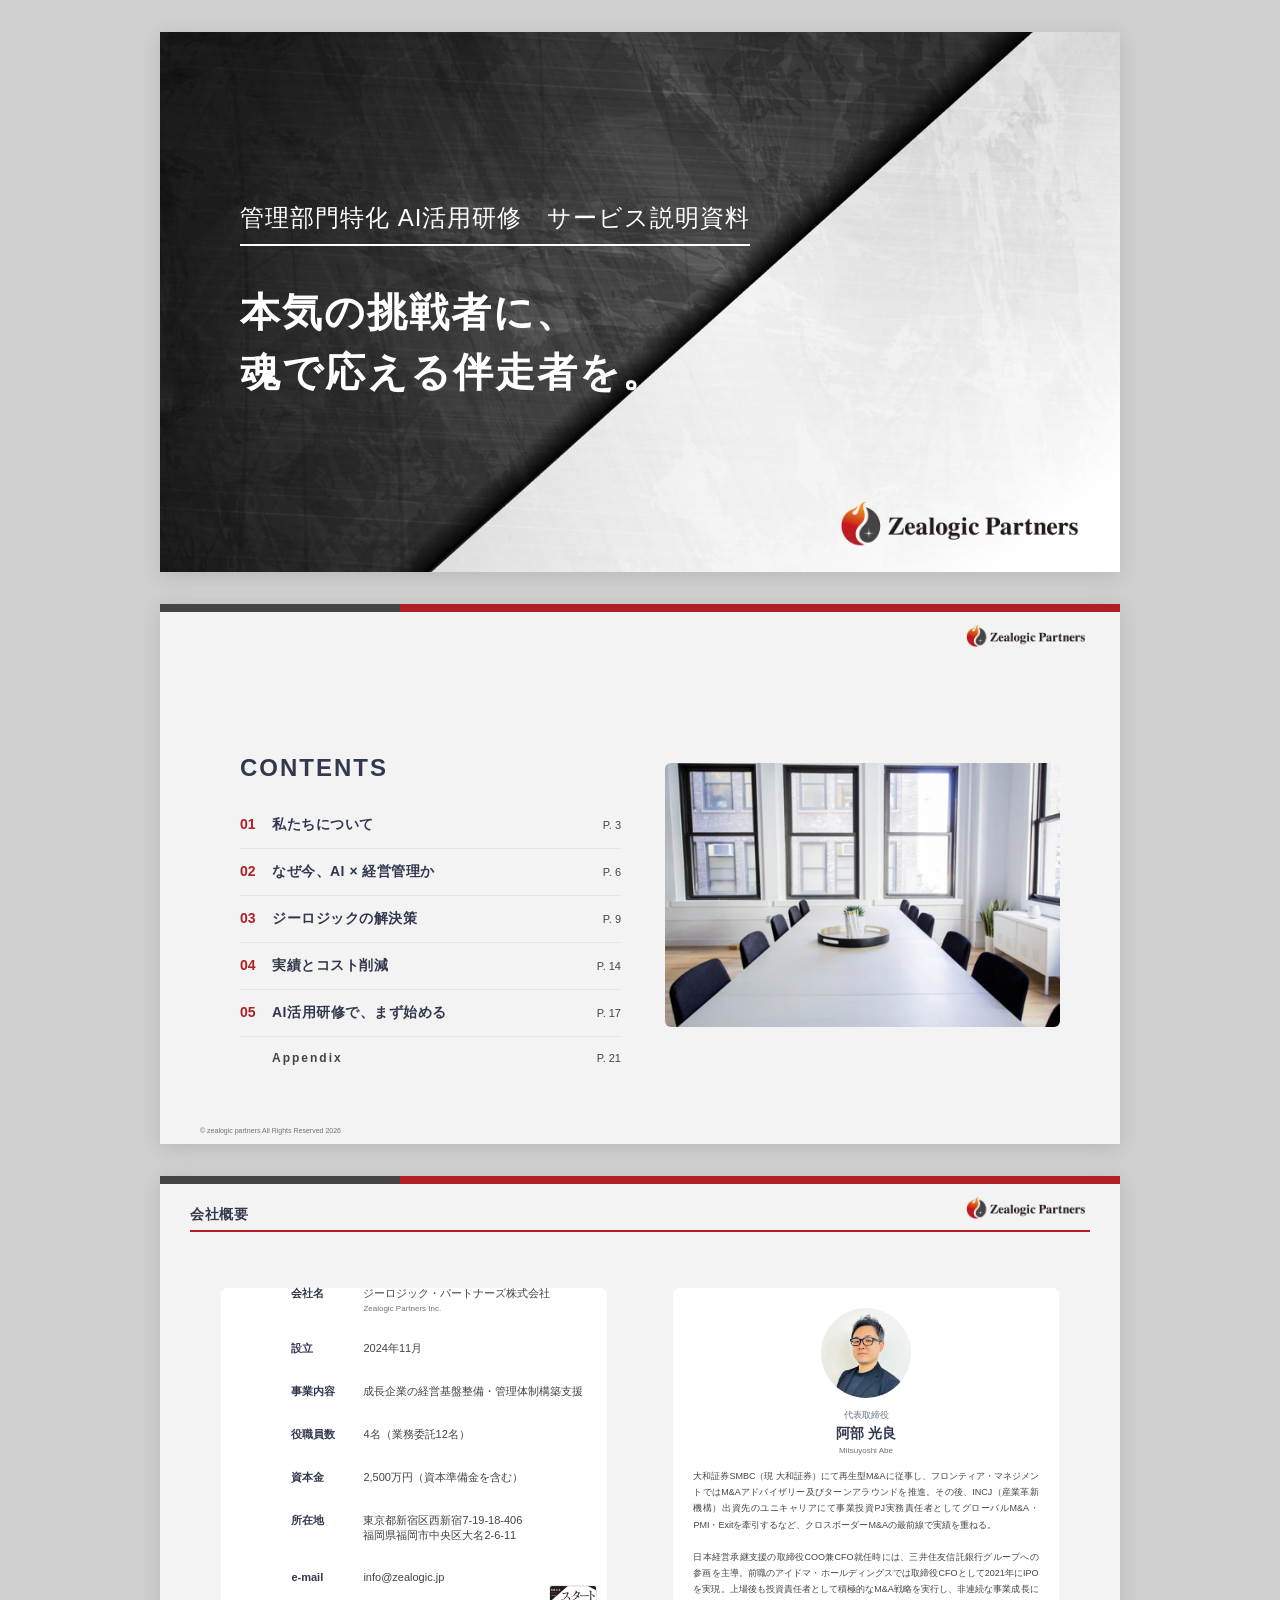
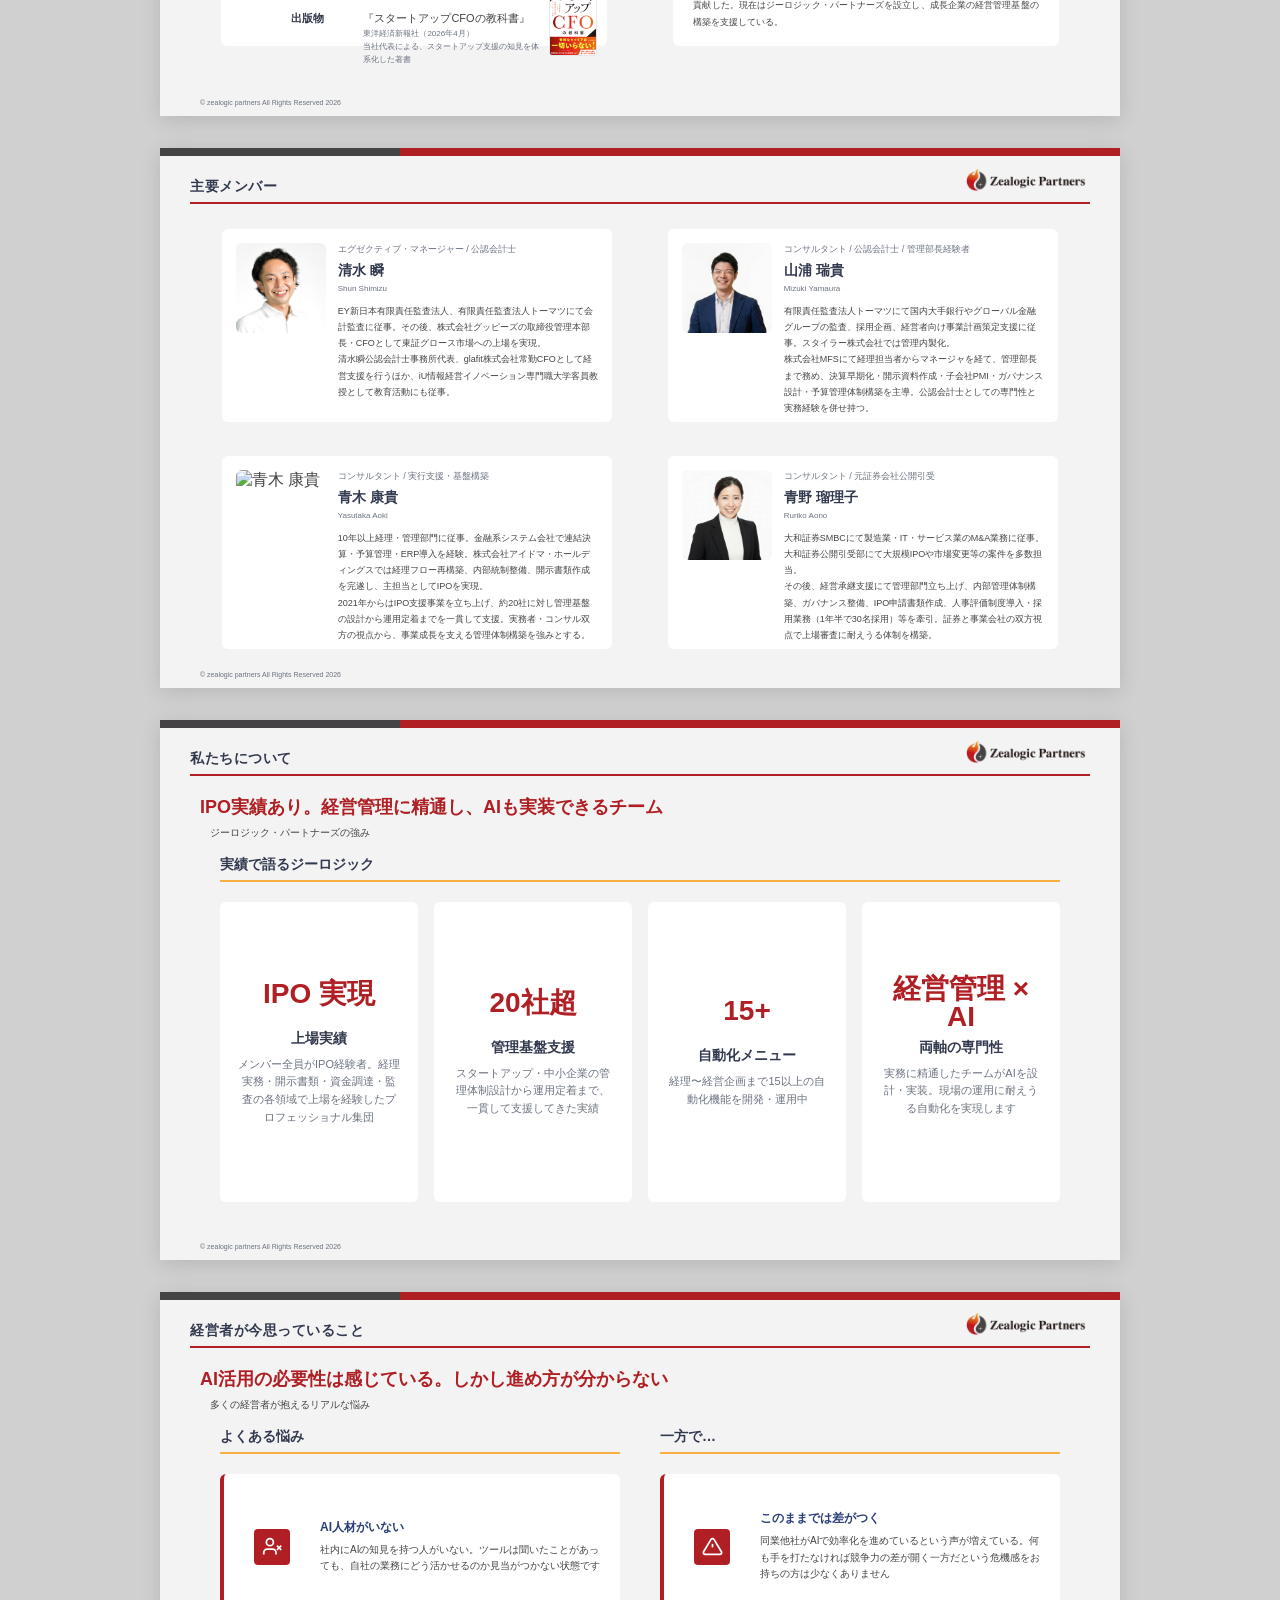
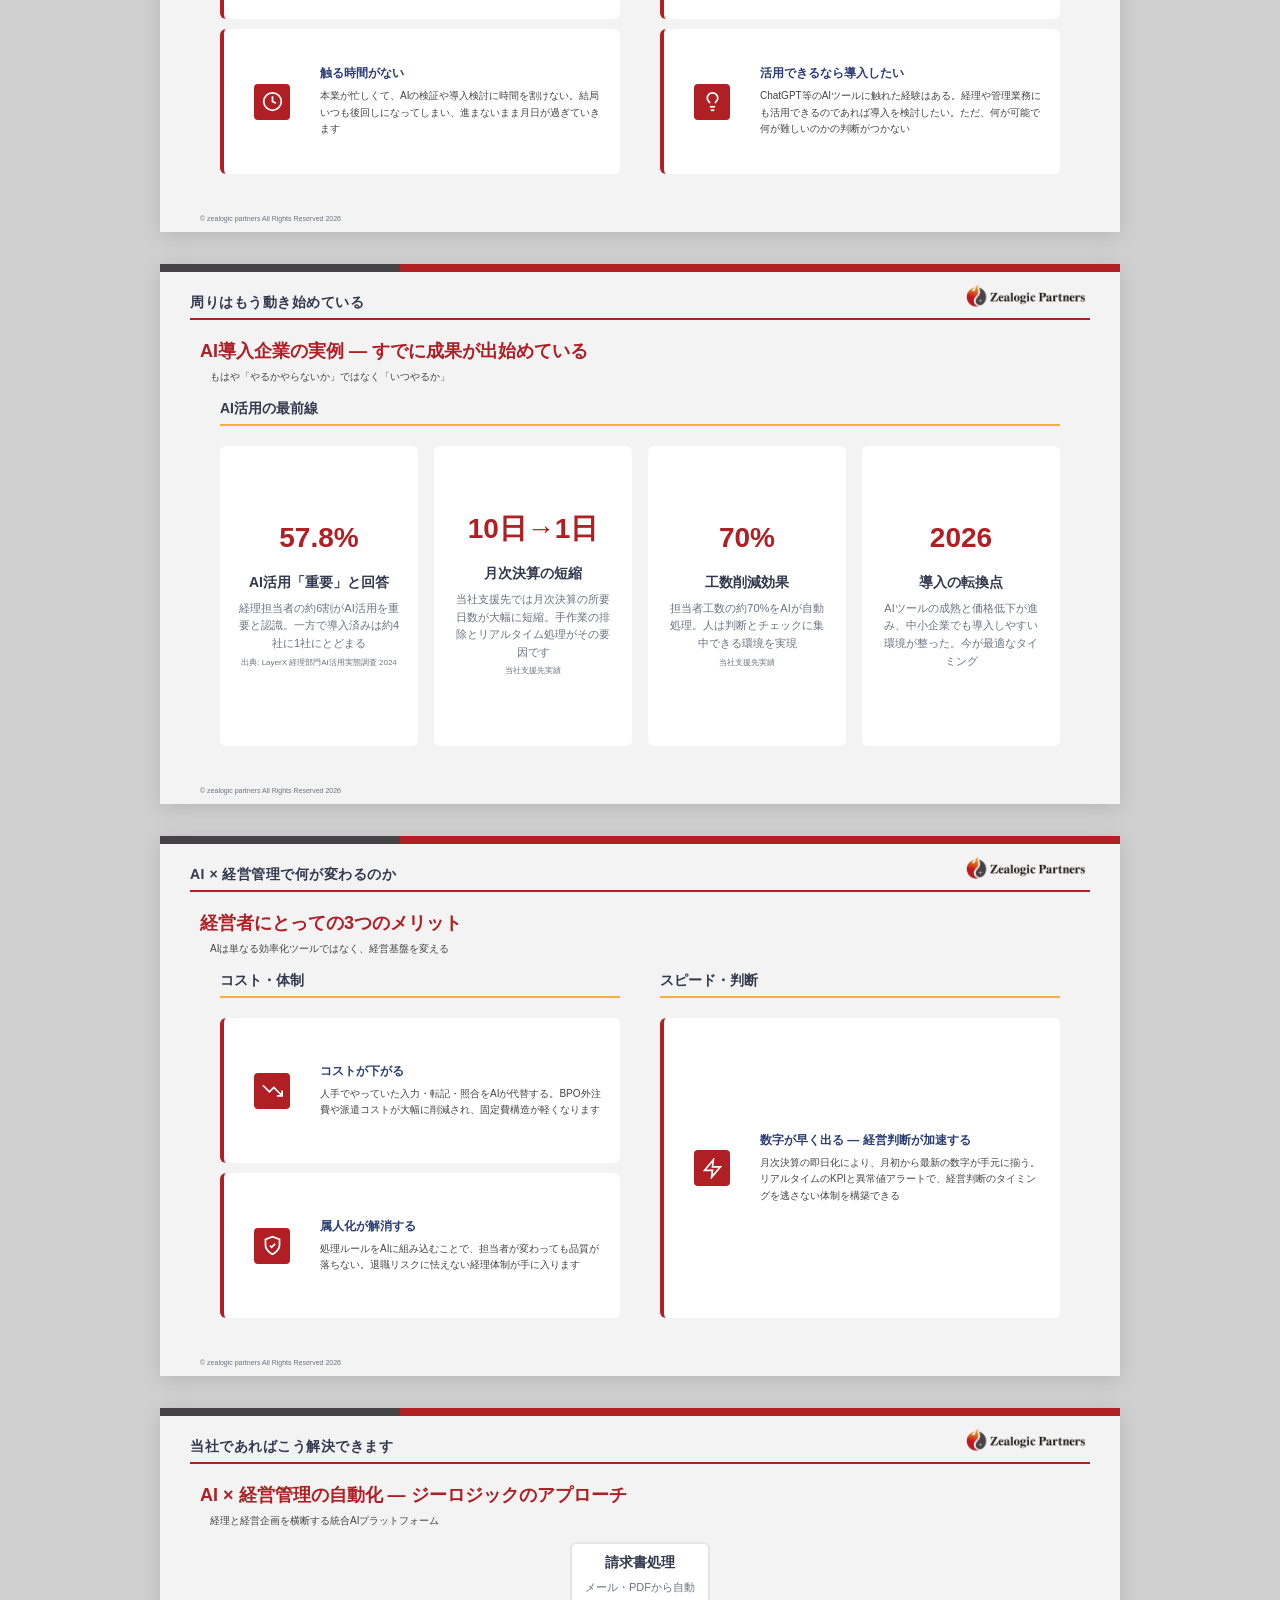
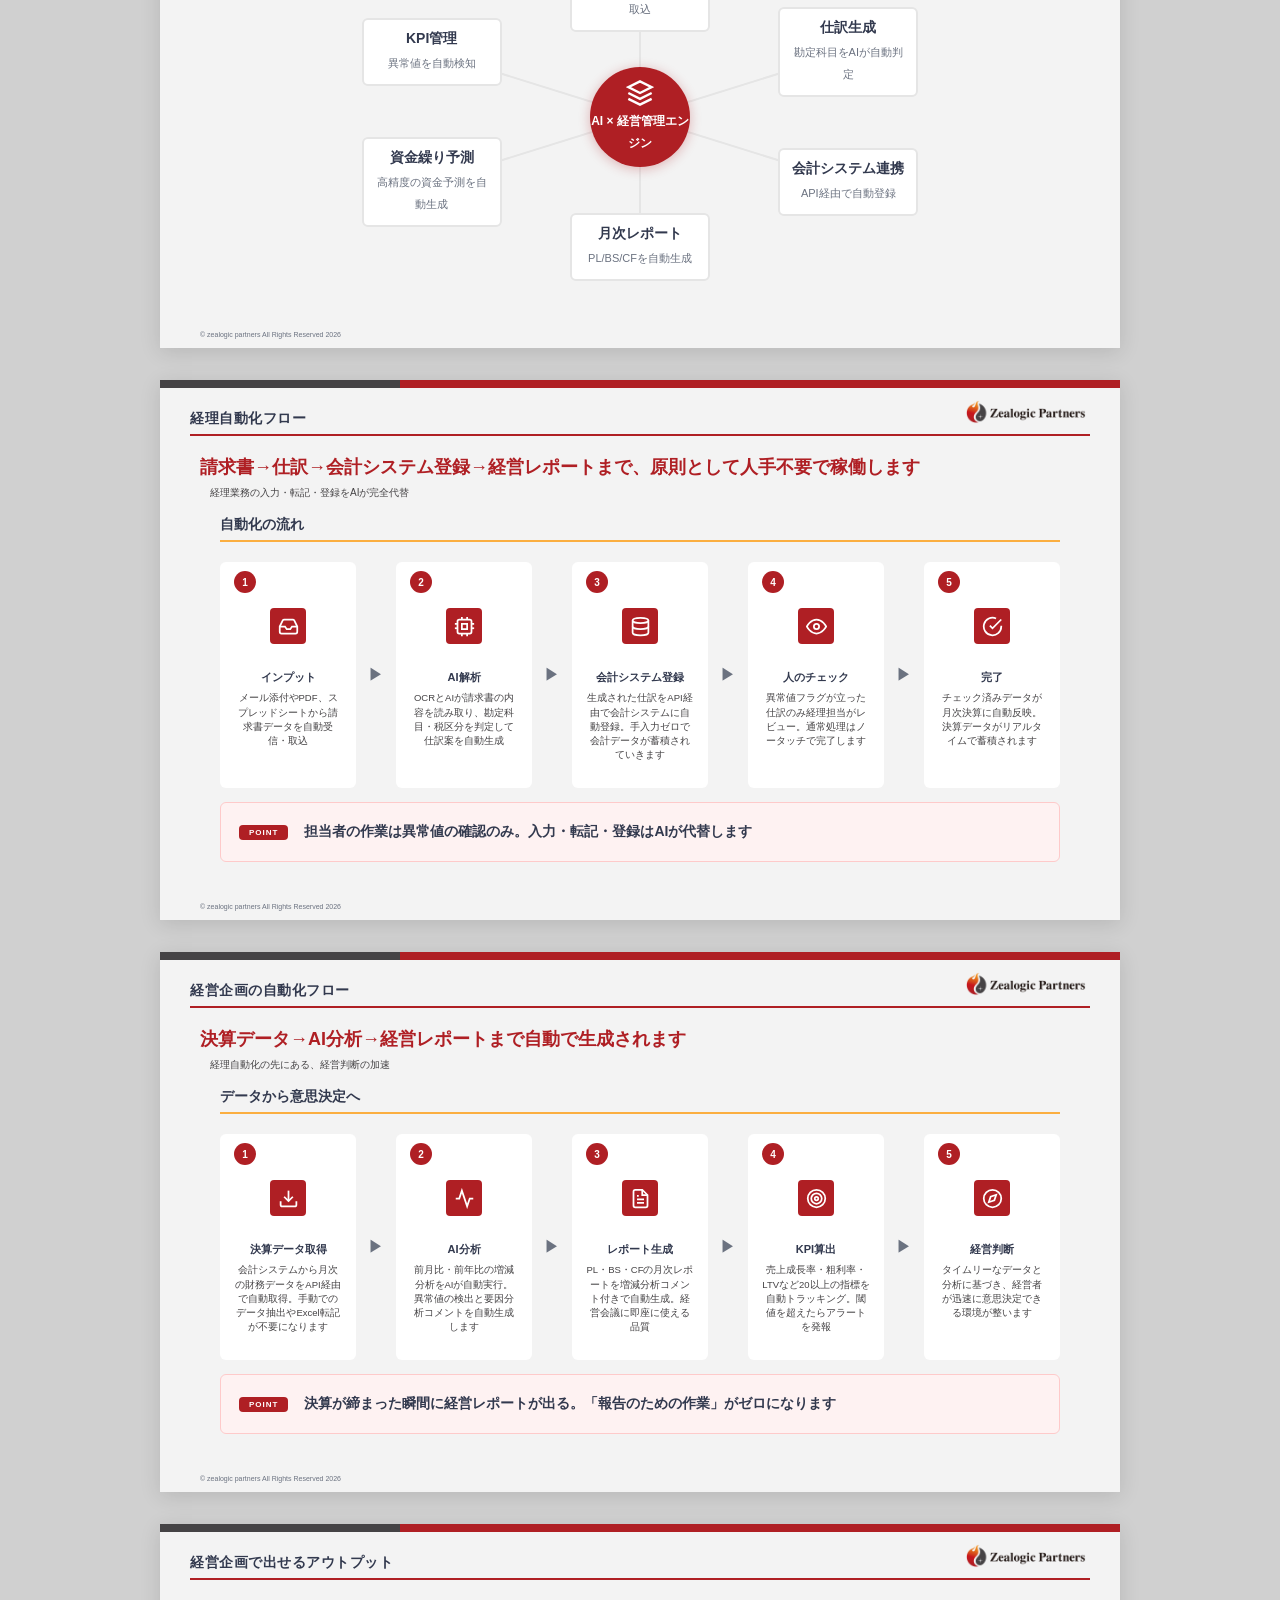
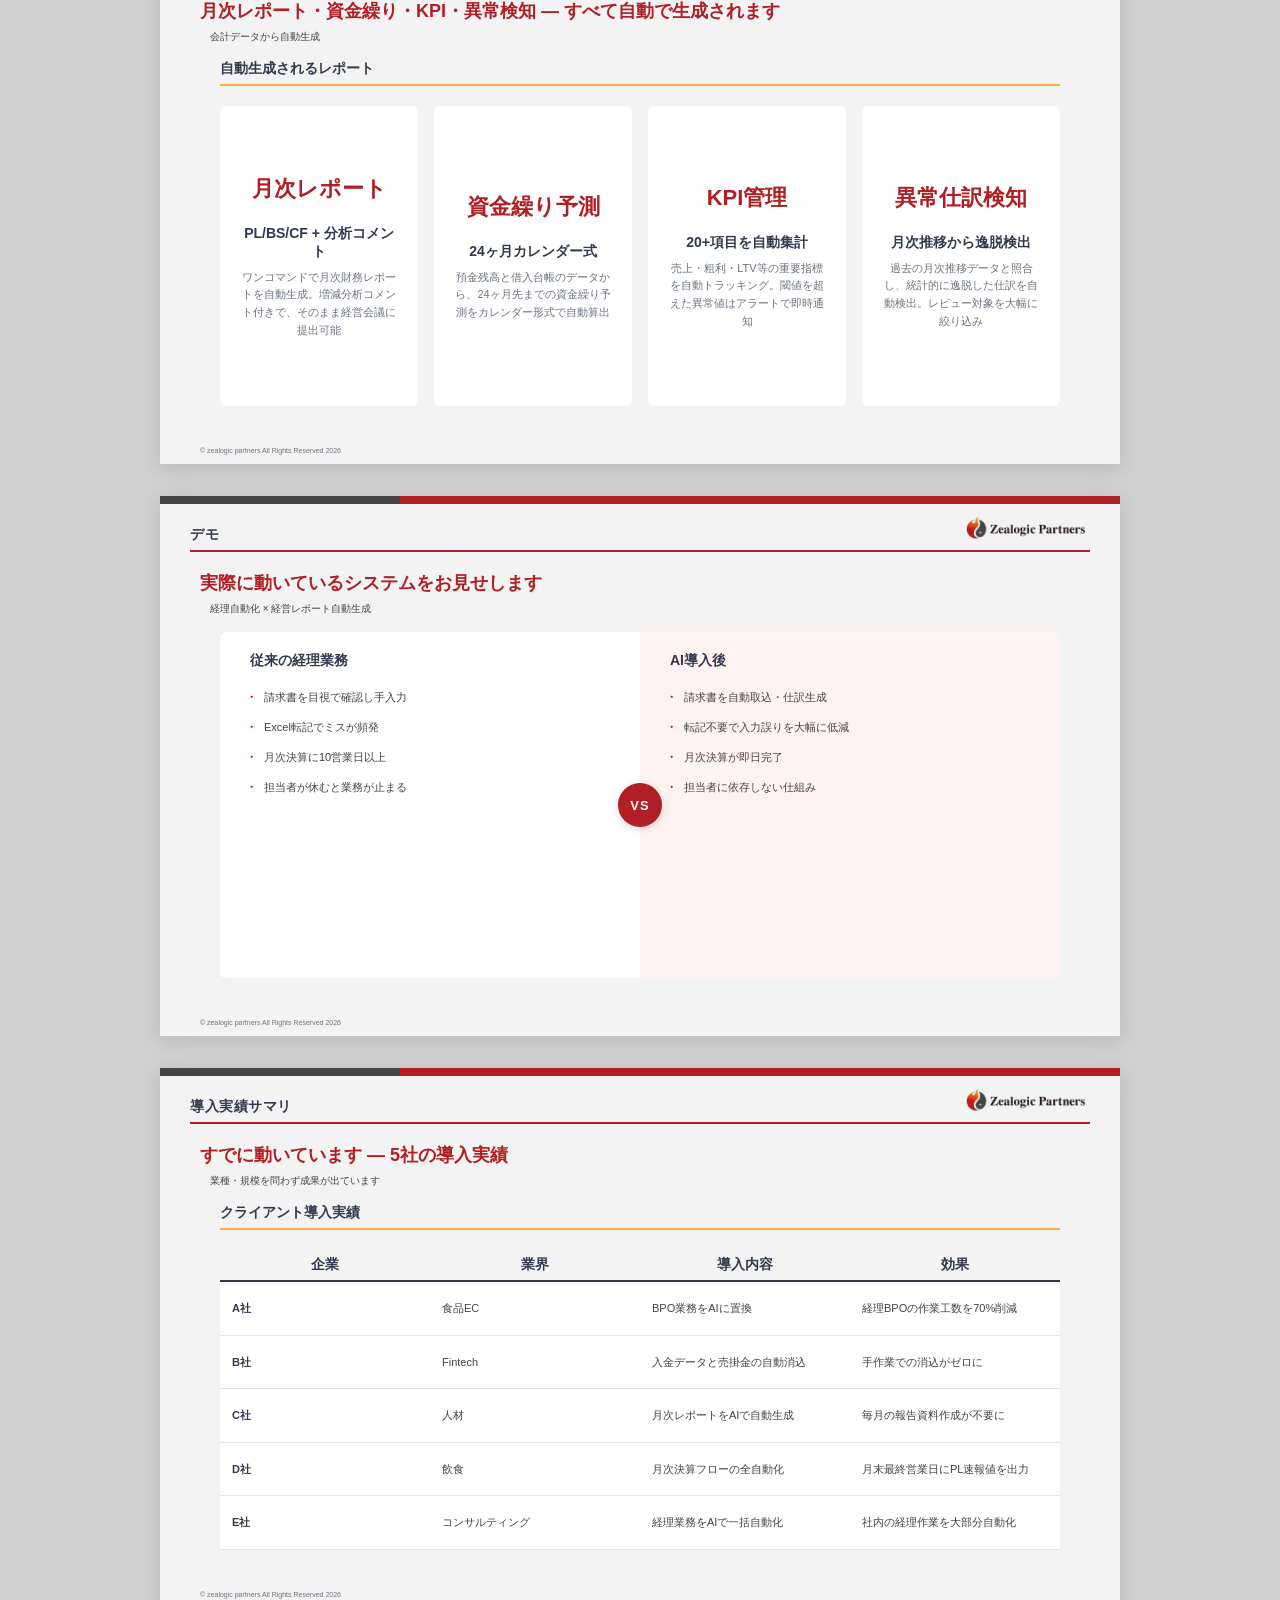
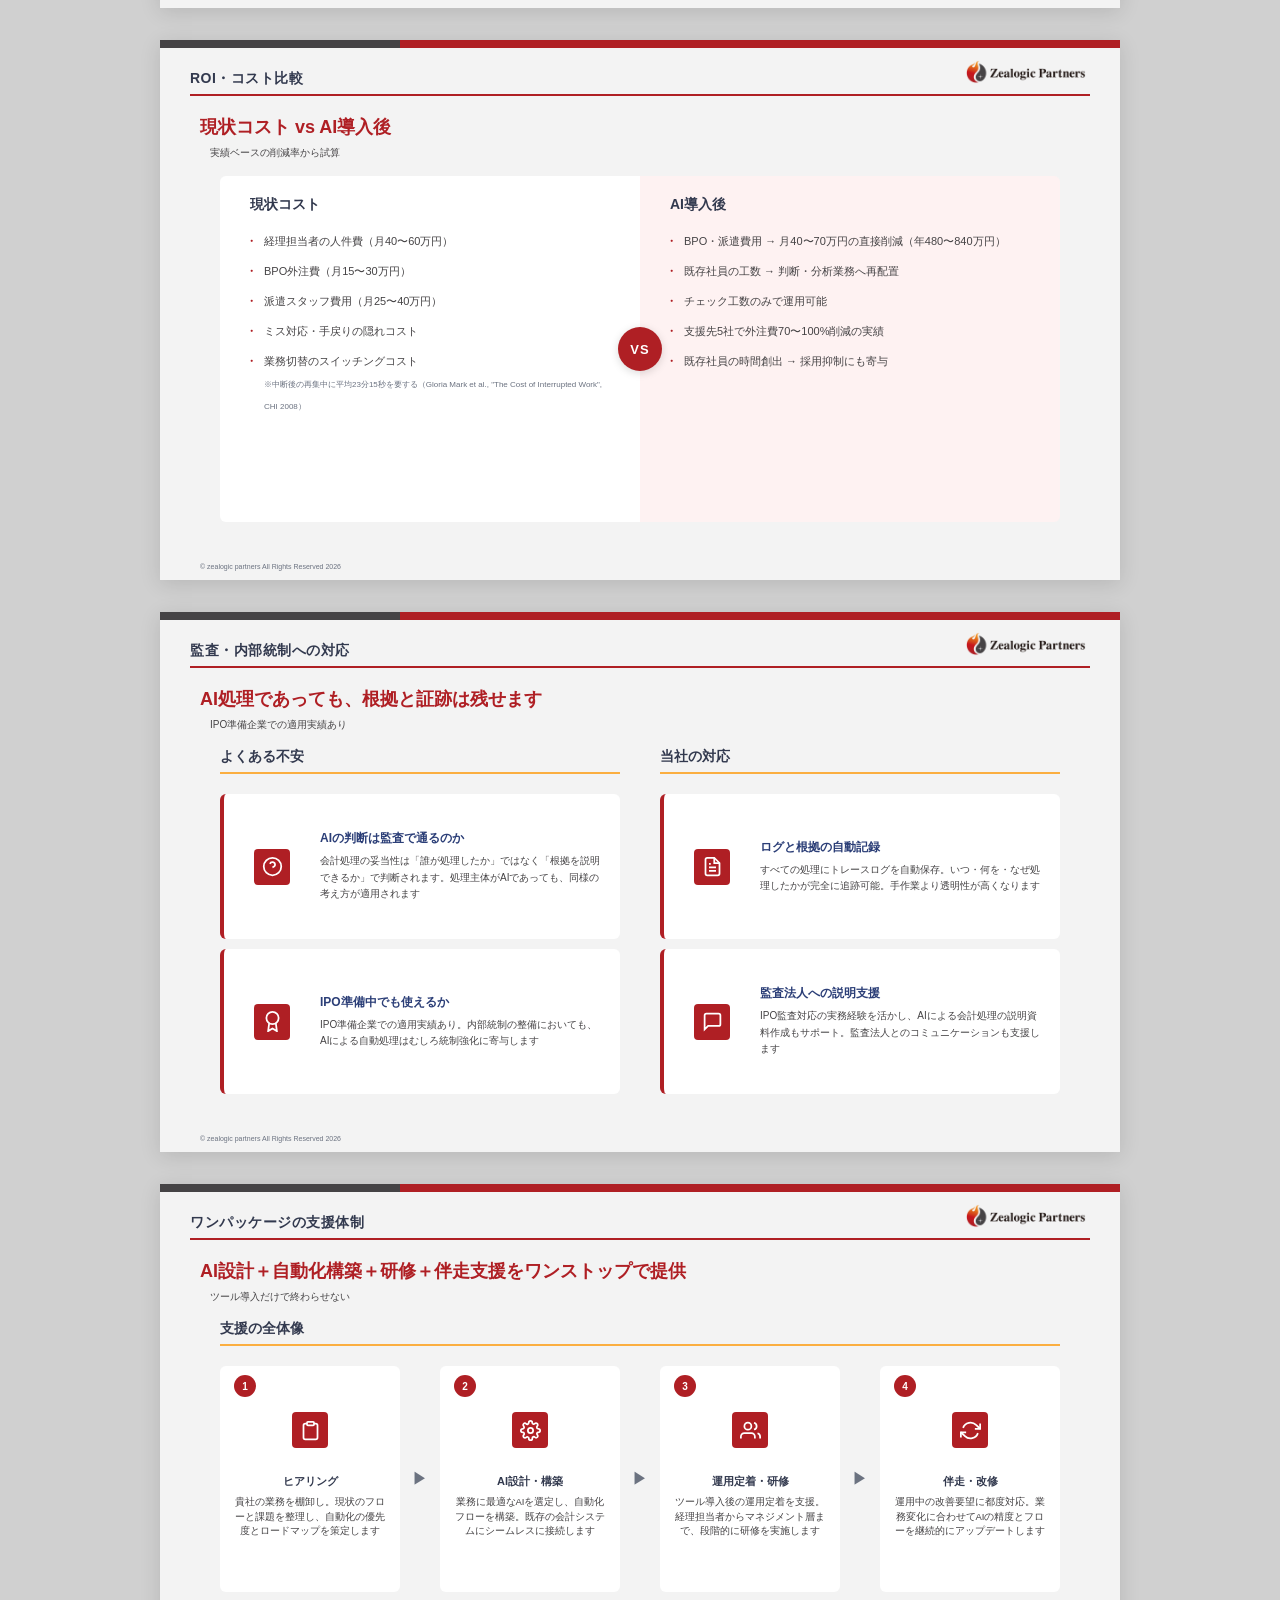
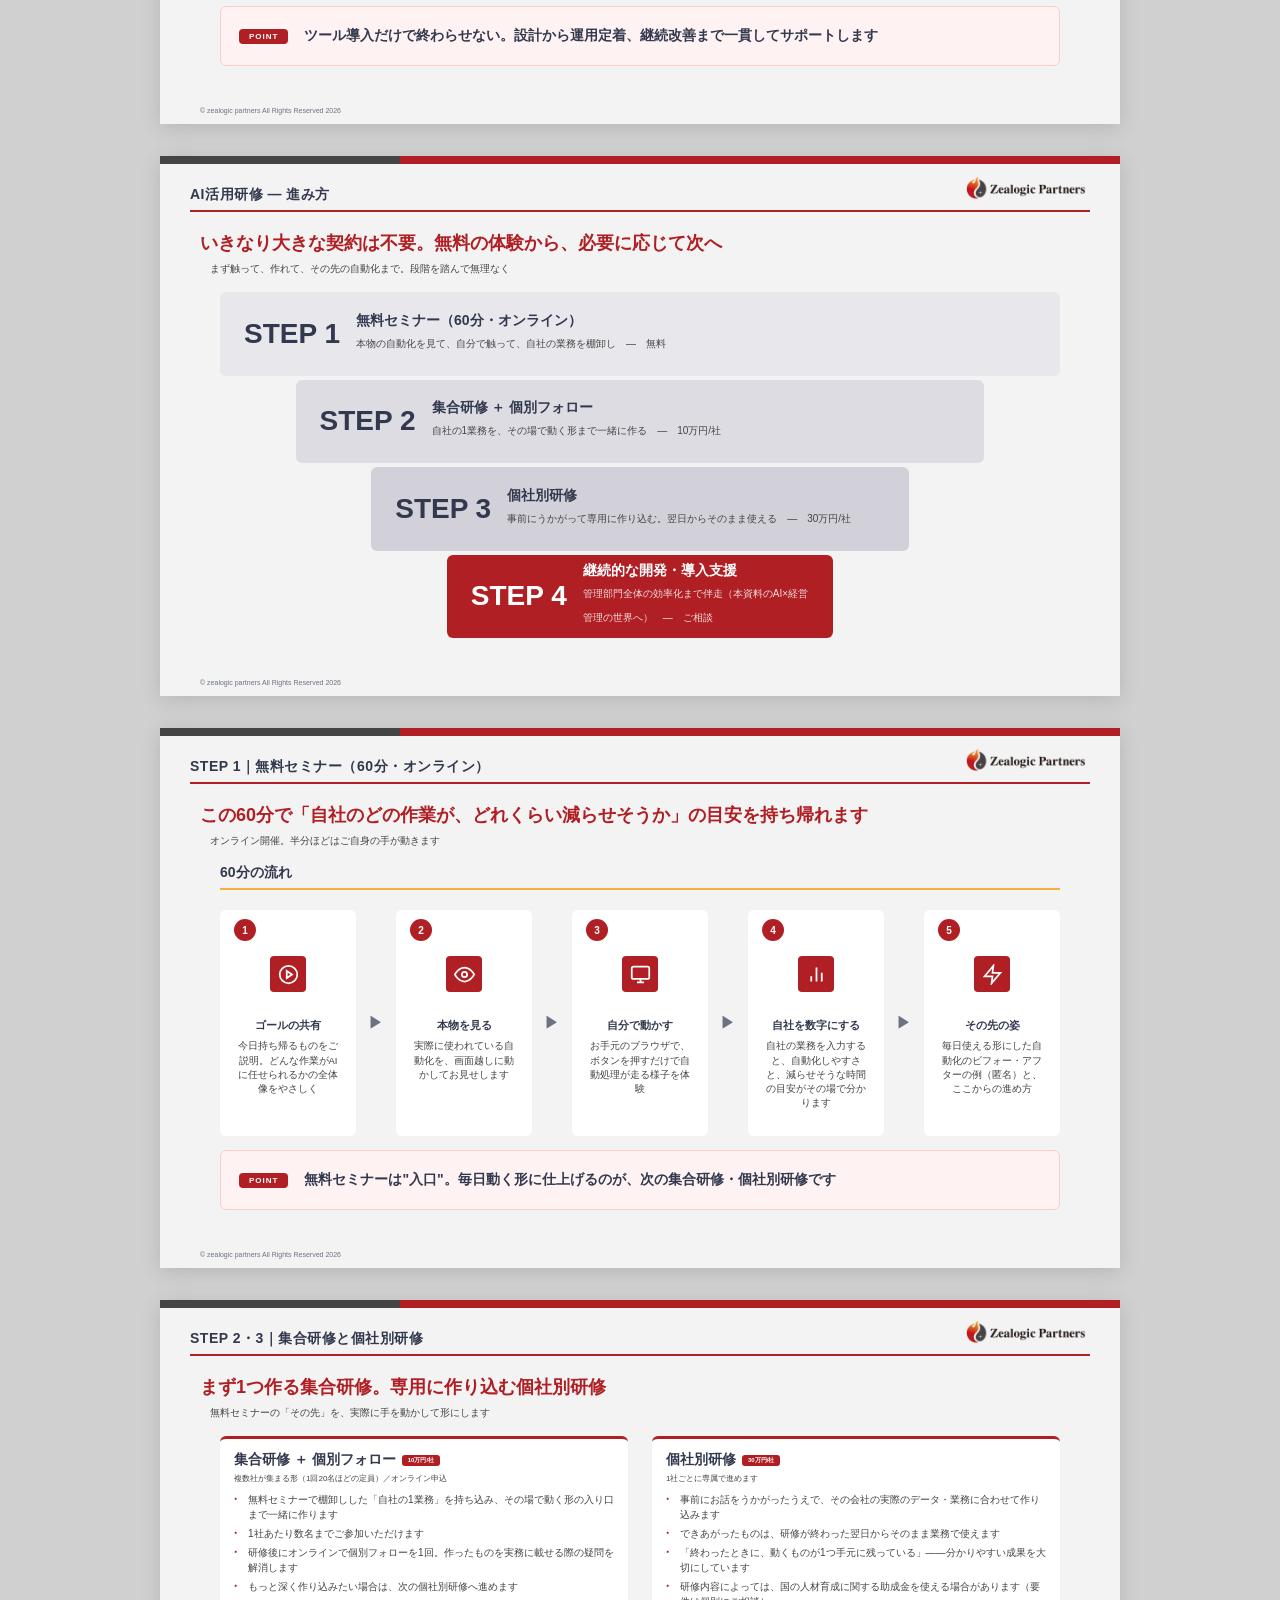
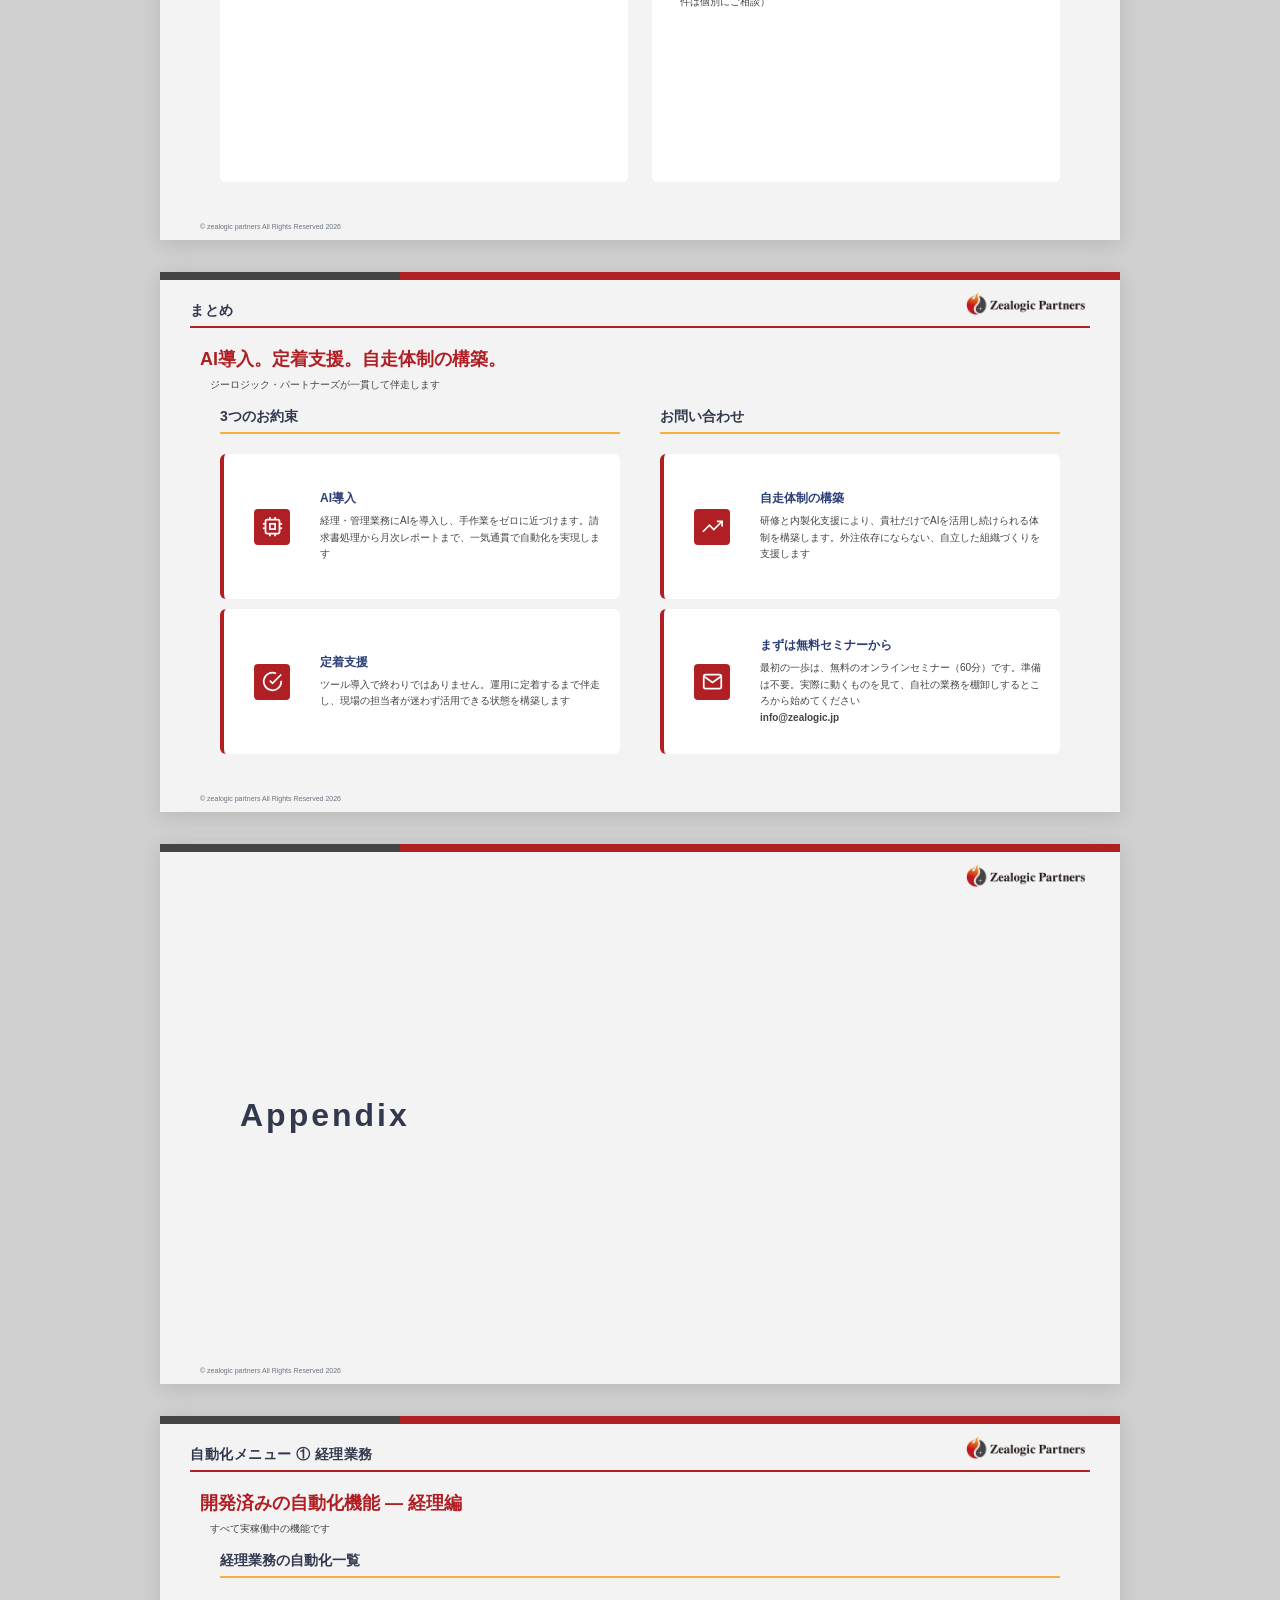
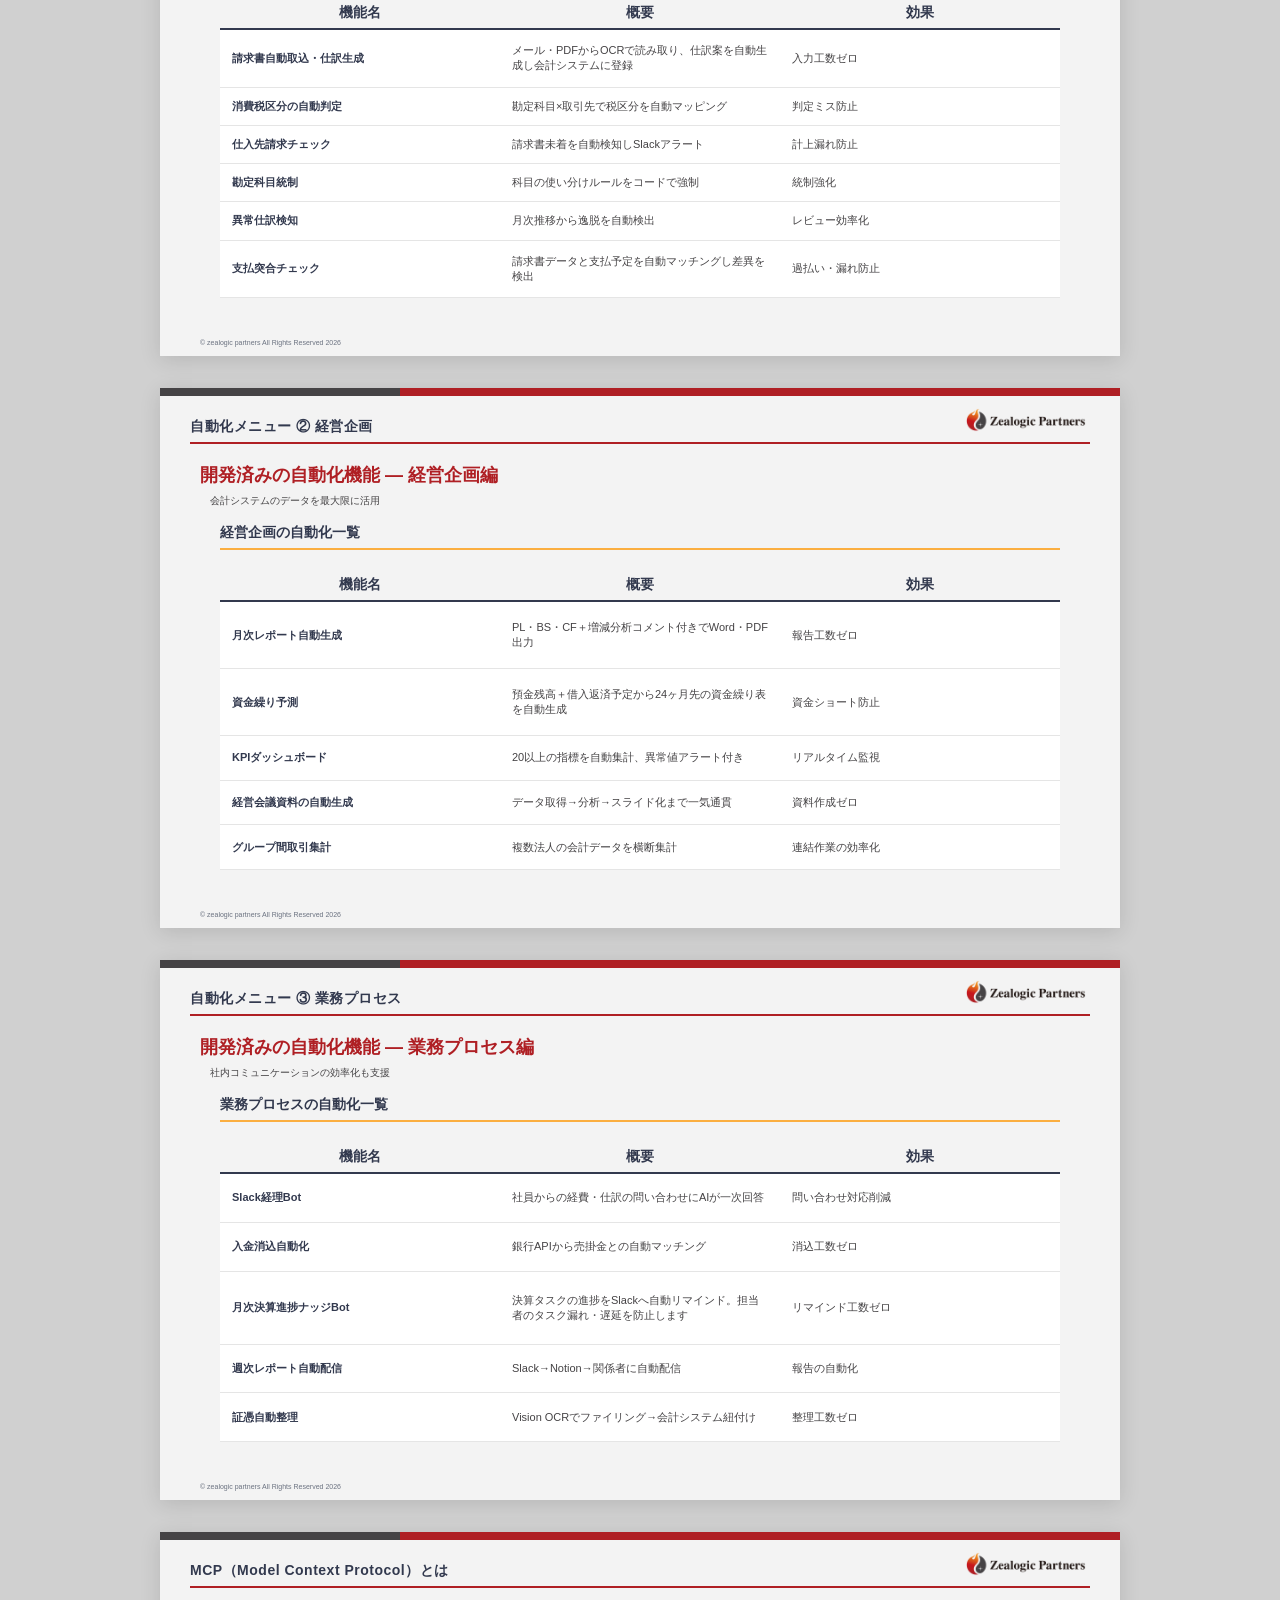
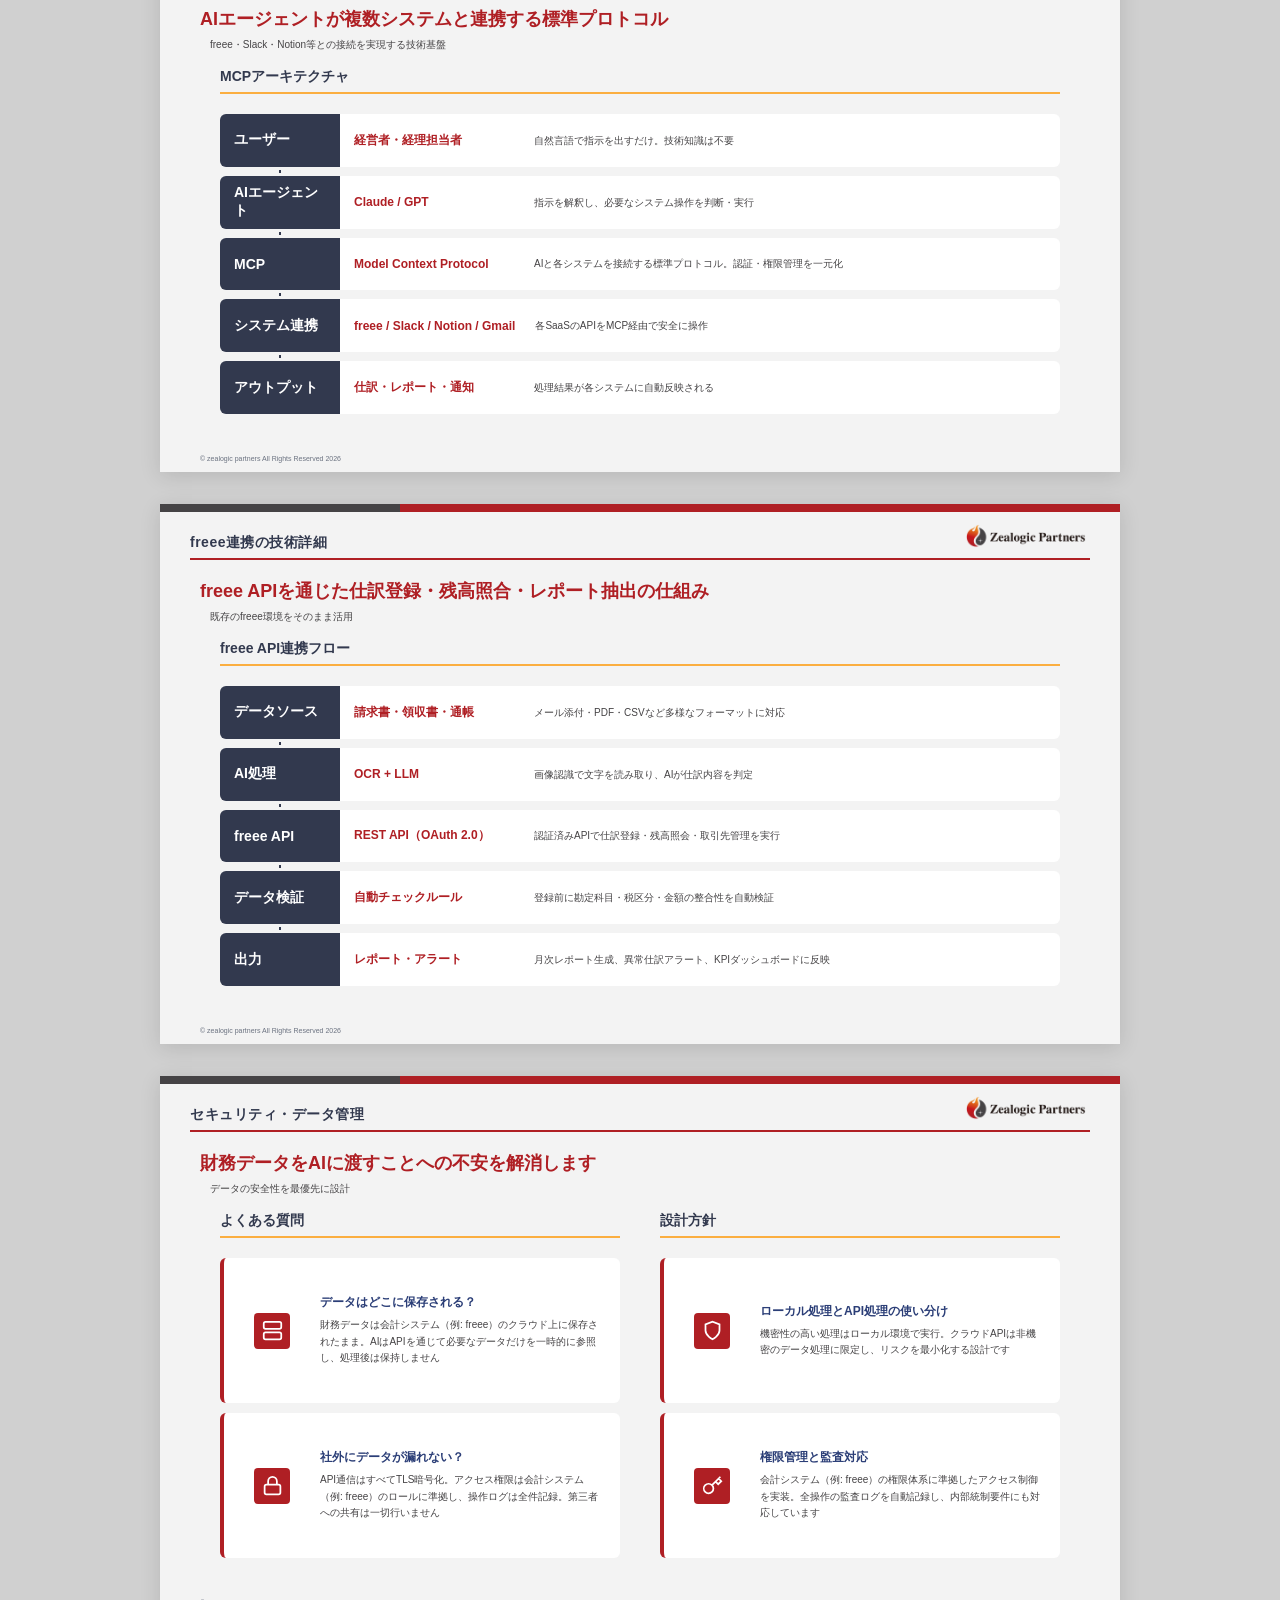
==== commit 17efe2b4: "営業資料v3: 元サービスデッキ土台に研修色を強化（4ステップ・無料60分・料金）" ====
--- a/proposal/index.html
+++ b/proposal/index.html
@@ -2,23 +2,27 @@
 <html lang="ja">
 <head>
 <meta charset="UTF-8">
-<title>管理部門特化 AI活用研修 ご案内</title>
+<title>20260528_AI×経営管理 自動化支援</title>
 <link rel="stylesheet" href="zealogic-template.css">
 </head>
 <body>
 
-<!-- ===== 表紙 ===== -->
+<!-- ============================================================
+     FRONT MATTER (固定)
+     ============================================================ -->
+
+<!-- ===== Page 1: 表紙 ===== -->
 <div class="slide slide--title" data-slide="cover">
   <img class="slide--title__bg" src="images/cover-bg.jpg" alt="">
   <div class="title-content">
-    <div class="title-sub">管理部門特化 AI活用研修　ご案内資料</div>
+    <div class="title-sub">管理部門特化 AI活用研修　サービス説明資料</div>
     <div class="title-underline"></div>
-    <div class="title-main">手作業をひとつ、<br>AIに任せることから。</div>
+    <div class="title-main">本気の挑戦者に、<br>魂で応える伴走者を。</div>
   </div>
   <img class="title-logo" src="images/logo.png" alt="Zealogic Partners">
 </div>
 
-<!-- ===== 目次 ===== -->
+<!-- ===== Page 2: 目次 ===== -->
 <div class="slide slide--toc" data-slide="toc">
   <div class="slide-header">
     <span class="slide-header__title"></span>
@@ -28,315 +32,57 @@
     <div style="flex: 1; padding-left: 40px; padding-top: 80px; padding-right: 20px;">
       <div class="toc-heading">CONTENTS</div>
       <ol class="toc-list">
-        <li><span class="toc-number">01</span><span class="toc-label">こんなお悩みはありませんか</span><span class="toc-page">P. 3</span></li>
-        <li><span class="toc-number">02</span><span class="toc-label">この研修の特徴</span><span class="toc-page">P. 4</span></li>
-        <li><span class="toc-number">03</span><span class="toc-label">研修の進み方（4ステップ）</span><span class="toc-page">P. 5</span></li>
-        <li><span class="toc-number">04</span><span class="toc-label">各ステップの中身</span><span class="toc-page">P. 6</span></li>
-        <li><span class="toc-number">05</span><span class="toc-label">成果イメージと料金</span><span class="toc-page">P. 9</span></li>
-        <li><span class="toc-number">06</span><span class="toc-label">私たちについて</span><span class="toc-page">P. 11</span></li>
+        <li>
+          <span class="toc-number">01</span>
+          <span class="toc-label">私たちについて</span>
+          <span class="toc-page">P. 3</span>
+        </li>
+        <li>
+          <span class="toc-number">02</span>
+          <span class="toc-label">なぜ今、AI × 経営管理か</span>
+          <span class="toc-page">P. 6</span>
+        </li>
+        <li>
+          <span class="toc-number">03</span>
+          <span class="toc-label">ジーロジックの解決策</span>
+          <span class="toc-page">P. 9</span>
+        </li>
+        <li>
+          <span class="toc-number">04</span>
+          <span class="toc-label">実績とコスト削減</span>
+          <span class="toc-page">P. 14</span>
+        </li>
+        <li>
+          <span class="toc-number">05</span>
+          <span class="toc-label">AI活用研修で、まず始める</span>
+          <span class="toc-page">P. 17</span>
+        </li>
+        <li>
+          <span class="toc-number"></span>
+          <span class="toc-label toc-label--appendix">Appendix</span>
+          <span class="toc-page">P. 21</span>
+        </li>
       </ol>
     </div>
-    <div class="toc-image"><img src="images/toc.png" alt=""></div>
-  </div>
-  <div class="slide-footer">&copy; zealogic partners All Rights Reserved 2026</div>
-</div>
-
-<!-- ===== 01 こんなお悩み ===== -->
-<div class="slide" data-slide="1">
-  <div class="slide-header">
-    <span class="slide-header__title">こんなお悩みはありませんか</span>
-    <img class="slide-header__logo" src="images/logo.png" alt="Zealogic Partners">
-  </div>
-  <div class="slide-subtitle">
-    <div class="slide-subtitle__main">AIが良いらしいとは聞く。でも、自社の何にどう使えるのか分からない</div>
-    <div class="slide-subtitle__desc">管理部門（経理・労務・総務）の現場で、よくうかがうお悩み</div>
-  </div>
-  <div class="slide-content slide-content--with-subtitle">
-    <div class="grid-2col" style="gap: 40px; height: 346px; padding: 0 20px;">
-      <div class="flex-col" style="gap: 10px; height: 100%;">
-        <div class="section-title">日々の困りごと</div>
-        <div class="card card--bordered" style="flex: 1; display: flex; align-items: center; gap: 30px; padding-left: 30px;">
-          <div class="card__icon"><svg viewBox="0 0 24 24" fill="none" stroke="currentColor" stroke-width="2"><circle cx="12" cy="12" r="10"/><polyline points="12 6 12 12 16 14"/></svg></div>
-          <div><div class="card__title">いまも手作業・転記で回っている</div><div class="card__body">請求書の入力、入金の消し込み、勤怠の確認。毎月同じ作業に、多くの時間がかかっています</div></div>
-        </div>
-        <div class="card card--bordered" style="flex: 1; display: flex; align-items: center; gap: 30px; padding-left: 30px;">
-          <div class="card__icon"><svg viewBox="0 0 24 24" fill="none" stroke="currentColor" stroke-width="2"><path d="M16 21v-2a4 4 0 0 0-4-4H6a4 4 0 0 0-4 4v2"/><circle cx="9" cy="7" r="4"/><line x1="19" y1="8" x2="19" y2="14"/><line x1="22" y1="11" x2="16" y2="11"/></svg></div>
-          <div><div class="card__title">特定の人しかやり方が分からない</div><div class="card__body">その担当者が休むと業務が止まってしまう。人手も足りず、採用や育成もすぐには追いつきません</div></div>
-        </div>
-      </div>
-      <div class="flex-col" style="gap: 10px; height: 100%;">
-        <div class="section-title">一方で…</div>
-        <div class="card card--bordered" style="flex: 1; display: flex; align-items: center; gap: 30px; padding-left: 30px;">
-          <div class="card__icon"><svg viewBox="0 0 24 24" fill="none" stroke="currentColor" stroke-width="2"><path d="M9 18h6"/><path d="M10 22h4"/><path d="M15.09 14c.18-.98.65-1.74 1.41-2.5A4.65 4.65 0 0 0 18 8 6 6 0 0 0 6 8c0 1 .23 2.23 1.5 3.5A4.61 4.61 0 0 1 8.91 14"/></svg></div>
-          <div><div class="card__title">AIは気になっている</div><div class="card__body">「AIが良いらしい」とは聞く。触れた経験がある方もいます。ただ、自社の業務にどう使えるのかの見当がつきません</div></div>
-        </div>
-        <div class="card card--bordered" style="flex: 1; display: flex; align-items: center; gap: 30px; padding-left: 30px;">
-          <div class="card__icon"><svg viewBox="0 0 24 24" fill="none" stroke="currentColor" stroke-width="2"><path d="M14 2H6a2 2 0 0 0-2 2v16a2 2 0 0 0 2 2h12a2 2 0 0 0 2-2V8z"/><polyline points="14 2 14 8 20 8"/></svg></div>
-          <div><div class="card__title">まず"できそう"を体感したい</div><div class="card__body">難しい説明より、実際に動くところを見て、自分でも少し触ってみたい。そこから考えたい、という声を多くいただきます</div></div>
-        </div>
-      </div>
-    </div>
-  </div>
-  <div class="slide-footer">&copy; zealogic partners All Rights Reserved 2026</div>
-</div>
-
-<!-- ===== 02 この研修の特徴 ===== -->
-<div class="slide" data-slide="2">
-  <div class="slide-header">
-    <span class="slide-header__title">この研修の特徴</span>
-    <img class="slide-header__logo" src="images/logo.png" alt="Zealogic Partners">
-  </div>
-  <div class="slide-subtitle">
-    <div class="slide-subtitle__main">「AIを学ぶ」だけで終わらせない。実際に動くものを、一緒に作ります</div>
-    <div class="slide-subtitle__desc">座学研修との決定的な違い</div>
-  </div>
-  <div class="slide-content slide-content--with-subtitle">
-    <div style="height: 346px; padding: 0 20px; display: flex; flex-direction: column; gap: 10px;">
-      <div class="section-title">3つの特徴</div>
-      <div class="kpi-grid" style="flex: 1;">
-        <div class="kpi-card">
-          <div class="kpi-card__number" style="font-size: 22px;">実務者が講師</div>
-          <div class="kpi-card__label">現場の言葉で伝える</div>
-          <div class="kpi-card__desc">経理・管理部門の実務と、上場をめざす会社の支援を経験したメンバーが講師を務めます</div>
-        </div>
-        <div class="kpi-card">
-          <div class="kpi-card__number" style="font-size: 22px;">座学で終えない</div>
-          <div class="kpi-card__label">その場で手を動かす</div>
-          <div class="kpi-card__desc">聞くだけでなく、実際に動く自動化を作るところまで進みます。作ったものは仕事で使えます</div>
-        </div>
-        <div class="kpi-card">
-          <div class="kpi-card__number" style="font-size: 22px;">自社で使用</div>
-          <div class="kpi-card__label">借り物ではない</div>
-          <div class="kpi-card__desc">研修でお見せする自動化は、私たち自身が自社の日々の業務で実際に動かしているものです</div>
-        </div>
-      </div>
-    </div>
-  </div>
-  <div class="slide-footer">&copy; zealogic partners All Rights Reserved 2026</div>
-</div>
-
-<!-- ===== 03 研修の進み方 4ステップ（ファネル） ===== -->
-<div class="slide" data-slide="3">
-  <div class="slide-header">
-    <span class="slide-header__title">研修の進み方（4ステップ）</span>
-    <img class="slide-header__logo" src="images/logo.png" alt="Zealogic Partners">
-  </div>
-  <div class="slide-subtitle">
-    <div class="slide-subtitle__main">いきなり大きな契約は必要ありません。まず無料から、必要に応じて次へ</div>
-    <div class="slide-subtitle__desc">無料の体験から、成果が残る個社別の作り込みまで</div>
-  </div>
-  <div class="slide-content slide-content--with-subtitle">
-    <div style="height: 346px; padding: 0 20px;">
-      <div class="funnel">
-        <div class="funnel__stage funnel__stage--1">
-          <div class="funnel__number">STEP 1</div>
-          <div class="funnel__content"><div class="funnel__label">無料セミナー（60分・オンライン）</div><div class="funnel__desc">本物の自動化を見て、自分で触って、自社の業務を棚卸し。まずはここから　―　無料</div></div>
-        </div>
-        <div class="funnel__stage funnel__stage--2">
-          <div class="funnel__number">STEP 2</div>
-          <div class="funnel__content"><div class="funnel__label">集合研修 ＋ 個別フォロー</div><div class="funnel__desc">自社の1業務を、その場で動く形まで一緒に作る　―　10万円/社</div></div>
-        </div>
-        <div class="funnel__stage funnel__stage--3">
-          <div class="funnel__number">STEP 3</div>
-          <div class="funnel__content"><div class="funnel__label">個社別研修</div><div class="funnel__desc">事前にうかがって専用に作り込む。翌日からそのまま使える　―　30万円/社</div></div>
-        </div>
-        <div class="funnel__stage funnel__stage--4">
-          <div class="funnel__number">STEP 4</div>
-          <div class="funnel__content"><div class="funnel__label">継続的な開発・導入支援</div><div class="funnel__desc">管理部門全体の効率化まで伴走　―　ご相談</div></div>
-        </div>
-      </div>
-    </div>
-  </div>
-  <div class="slide-footer">&copy; zealogic partners All Rights Reserved 2026</div>
-</div>
-
-<!-- ===== 04 無料セミナー60分の中身（ステップ） ===== -->
-<div class="slide" data-slide="4">
-  <div class="slide-header">
-    <span class="slide-header__title">STEP 1｜無料セミナー（60分・オンライン）</span>
-    <img class="slide-header__logo" src="images/logo.png" alt="Zealogic Partners">
-  </div>
-  <div class="slide-subtitle">
-    <div class="slide-subtitle__main">この60分で「自社のどの作業が、どれくらい減らせそうか」の目安を持ち帰れます</div>
-    <div class="slide-subtitle__desc">オンライン開催。半分ほどはご自身の手が動きます</div>
-  </div>
-  <div class="slide-content slide-content--with-subtitle">
-    <div style="height: 346px; padding: 0 20px; display: flex; flex-direction: column; gap: 10px;">
-      <div class="section-title">60分の流れ</div>
-      <div class="steps" style="width: 100%; flex: 1; align-items: stretch;">
-        <div class="step" style="display: flex; flex-direction: column; align-items: center; text-align: center; padding-top: 30px;">
-          <div class="step__number">1</div>
-          <div class="card__icon" style="margin: 16px 0 12px;"><svg viewBox="0 0 24 24" fill="none" stroke="currentColor" stroke-width="2"><circle cx="12" cy="12" r="10"/><polygon points="10 8 16 12 10 16 10 8"/></svg></div>
-          <div class="step__title">ゴールの共有</div>
-          <div class="step__body">今日持ち帰るものをご説明。どんな作業がAIに任せられるかの全体像をやさしく</div>
-        </div>
-        <div class="step-arrow">&#9654;</div>
-        <div class="step" style="display: flex; flex-direction: column; align-items: center; text-align: center; padding-top: 30px;">
-          <div class="step__number">2</div>
-          <div class="card__icon" style="margin: 16px 0 12px;"><svg viewBox="0 0 24 24" fill="none" stroke="currentColor" stroke-width="2"><path d="M1 12s4-8 11-8 11 8 11 8-4 8-11 8-11-8-11-8z"/><circle cx="12" cy="12" r="3"/></svg></div>
-          <div class="step__title">本物を見る</div>
-          <div class="step__body">実際に使われている自動化を、画面越しに動かしてお見せします</div>
-        </div>
-        <div class="step-arrow">&#9654;</div>
-        <div class="step" style="display: flex; flex-direction: column; align-items: center; text-align: center; padding-top: 30px;">
-          <div class="step__number">3</div>
-          <div class="card__icon" style="margin: 16px 0 12px;"><svg viewBox="0 0 24 24" fill="none" stroke="currentColor" stroke-width="2"><path d="M9 11.24V7.5a2.5 2.5 0 0 1 5 0v3.74"/><path d="M13 8h2a2 2 0 0 1 2 2v0a2 2 0 0 1-2 2h-2"/><path d="M5 12h14a2 2 0 0 1 2 2v0a2 2 0 0 1-2 2H5a2 2 0 0 1-2-2v0a2 2 0 0 1 2-2z"/></svg></div>
-          <div class="step__title">自分で動かす</div>
-          <div class="step__body">お手元のブラウザで、ボタンを押すだけで自動処理が走る様子を体験</div>
-        </div>
-        <div class="step-arrow">&#9654;</div>
-        <div class="step" style="display: flex; flex-direction: column; align-items: center; text-align: center; padding-top: 30px;">
-          <div class="step__number">4</div>
-          <div class="card__icon" style="margin: 16px 0 12px;"><svg viewBox="0 0 24 24" fill="none" stroke="currentColor" stroke-width="2"><line x1="18" y1="20" x2="18" y2="10"/><line x1="12" y1="20" x2="12" y2="4"/><line x1="6" y1="20" x2="6" y2="14"/></svg></div>
-          <div class="step__title">自社を数字にする</div>
-          <div class="step__body">自社の業務を入力すると、自動化しやすさと、減らせそうな時間の目安がその場で分かります</div>
-        </div>
-        <div class="step-arrow">&#9654;</div>
-        <div class="step" style="display: flex; flex-direction: column; align-items: center; text-align: center; padding-top: 30px;">
-          <div class="step__number">5</div>
-          <div class="card__icon" style="margin: 16px 0 12px;"><svg viewBox="0 0 24 24" fill="none" stroke="currentColor" stroke-width="2"><path d="M13 2L3 14h9l-1 8 10-12h-9l1-8z"/></svg></div>
-          <div class="step__title">その先の姿</div>
-          <div class="step__body">毎日使える形にした自動化のビフォー・アフターの例（匿名）と、ここからの進め方</div>
-        </div>
-      </div>
-      <div class="core-value" style="background: #FEF2F2; border-color: #FECACA; min-height: 60px; margin-top: 4px;">
-        <div class="core-value__label" style="background: var(--c-red); color: var(--c-white); border: none; padding: 3px 10px; border-radius: 4px;">POINT</div>
-        <div class="core-value__text">無料セミナーは"入口"です。毎日動く形に仕上げるのが、次の集合研修・個社別研修です</div>
-      </div>
-    </div>
-  </div>
-  <div class="slide-footer">&copy; zealogic partners All Rights Reserved 2026</div>
-</div>
-
-<!-- ===== 05 集合研修 / 個社別研修 の中身 ===== -->
-<div class="slide" data-slide="5">
-  <div class="slide-header">
-    <span class="slide-header__title">STEP 2・3｜集合研修と個社別研修</span>
-    <img class="slide-header__logo" src="images/logo.png" alt="Zealogic Partners">
-  </div>
-  <div class="slide-subtitle">
-    <div class="slide-subtitle__main">まず1つ作る集合研修。専用に作り込む個社別研修</div>
-    <div class="slide-subtitle__desc">無料セミナーの「その先」を、実際に手を動かして形にします</div>
-  </div>
-  <div class="slide-content slide-content--with-subtitle">
-    <div class="grid-2col" style="gap: 24px; height: 346px; padding: 0 20px;">
-      <div class="service-block" style="height: 100%; display: flex; flex-direction: column;">
-        <div class="service-block__title" style="font-size: 14px;">集合研修 ＋ 個別フォロー<span class="badge">10万円/社</span></div>
-        <div class="service-block__subtitle">複数社が集まる形（1回20名ほどの定員）</div>
-        <ul class="service-list" style="flex: 1;">
-          <li style="font-size: 10px;">無料セミナーで棚卸しした「自社の1業務」を持ち込み、その場で動く形の入り口まで一緒に作ります</li>
-          <li style="font-size: 10px;">1社あたり数名までご参加いただけます</li>
-          <li style="font-size: 10px;">研修後にオンラインで個別フォローを1回。作ったものを実務に載せる際の疑問を解消します</li>
-          <li style="font-size: 10px;">もっと深く作り込みたい場合は、次の個社別研修へ進めます</li>
-        </ul>
-      </div>
-      <div class="service-block" style="height: 100%; display: flex; flex-direction: column;">
-        <div class="service-block__title" style="font-size: 14px;">個社別研修<span class="badge">30万円/社</span></div>
-        <div class="service-block__subtitle">1社ごとに専属で進めます</div>
-        <ul class="service-list" style="flex: 1;">
-          <li style="font-size: 10px;">事前にお話をうかがったうえで、その会社の実際のデータ・業務に合わせて作り込みます</li>
-          <li style="font-size: 10px;">できあがったものは、研修が終わった翌日からそのまま業務で使えます</li>
-          <li style="font-size: 10px;">「終わったときに、動くものが1つ手元に残っている」——分かりやすい成果を大切にしています</li>
-          <li style="font-size: 10px;">研修内容によっては、国の人材育成に関する助成金を使える場合があります（要件は個別にご相談）</li>
-        </ul>
-      </div>
-    </div>
-  </div>
-  <div class="slide-footer">&copy; zealogic partners All Rights Reserved 2026</div>
-</div>
-
-<!-- ===== 06 その先：継続的な開発・導入支援 ===== -->
-<div class="slide" data-slide="6">
-  <div class="slide-header">
-    <span class="slide-header__title">STEP 4｜その先の継続支援</span>
-    <img class="slide-header__logo" src="images/logo.png" alt="Zealogic Partners">
-  </div>
-  <div class="slide-subtitle">
-    <div class="slide-subtitle__main">研修で作った"1つ"を起点に、管理部門全体の効率化へ</div>
-    <div class="slide-subtitle__desc">必要に応じて、継続的な開発・導入のご支援まで</div>
-  </div>
-  <div class="slide-content slide-content--with-subtitle">
-    <div style="height: 346px; padding: 0 20px;">
-      <div class="vs-split">
-        <div class="vs-split__panel vs-split__panel--left">
-          <div class="vs-split__label">研修だけで終わる場合</div>
-          <ul class="vs-split__list"><li>作った1つの自動化を、自社で使い続けられます</li><li>社内にAI活用の入り口ができます</li><li>まずはここまで、でも構いません</li></ul>
-          <div class="vs-split__image"></div>
-        </div>
-        <div class="vs-split__badge">→</div>
-        <div class="vs-split__panel vs-split__panel--right">
-          <div class="vs-split__label">さらに進めたい場合</div>
-          <ul class="vs-split__list"><li>経理・労務・総務へと自動化を横に広げる</li><li>作り込みは私たちが継続的にご支援</li><li>管理部門全体の効率化まで伴走します</li></ul>
-          <div class="vs-split__image"></div>
-        </div>
-      </div>
-    </div>
-  </div>
-  <div class="slide-footer">&copy; zealogic partners All Rights Reserved 2026</div>
-</div>
-
-<!-- ===== 07 成果イメージ（匿名） ===== -->
-<div class="slide" data-slide="7">
-  <div class="slide-header">
-    <span class="slide-header__title">成果のイメージ</span>
-    <img class="slide-header__logo" src="images/logo.png" alt="Zealogic Partners">
-  </div>
-  <div class="slide-subtitle">
-    <div class="slide-subtitle__main">これまでに実際に作ってきた自動化の例</div>
-    <div class="slide-subtitle__desc">守秘のため、会社名は伏せ、業種と規模のみでご紹介します</div>
-  </div>
-  <div class="slide-content slide-content--with-subtitle">
-    <div style="height: 346px; padding: 0 20px; display: flex; flex-direction: column; gap: 10px;">
-      <div class="section-title">匿名の事例</div>
-      <table class="z-table" style="height: 100%;">
-        <thead><tr><th>会社（匿名）</th><th>対象の業務</th><th>どう変わったか</th></tr></thead>
-        <tbody>
-          <tr><td>従業員80名規模</td><td>勤怠のチェック（労務）</td><td>毎月の勤怠チェックを自動化。確認が必要な人だけを自動で洗い出せるように</td></tr>
-          <tr><td>複数店舗の会社</td><td>資金繰りの見える化（経営管理）</td><td>毎日の資金の動きを、自動でダッシュボードに表示</td></tr>
-          <tr><td>サービス業</td><td>請求書の受け取り（経理）</td><td>メールで届いた請求書を、人手を介さず会計ソフトへ自動で登録</td></tr>
-          <tr><td>複数法人の会社</td><td>口座残高の取得（経理）</td><td>数多くの銀行口座の残高を、1回の操作でまとめて自動取得</td></tr>
-        </tbody>
-      </table>
-      <div class="slide-subtitle__desc" style="font-size: 8px; margin: 0;">※効果は業務内容や会社の状況により変わります。</div>
-    </div>
-  </div>
-  <div class="slide-footer">&copy; zealogic partners All Rights Reserved 2026</div>
-</div>
-
-<!-- ===== 08 料金まとめ ===== -->
-<div class="slide" data-slide="8">
-  <div class="slide-header">
-    <span class="slide-header__title">料金のまとめ</span>
-    <img class="slide-header__logo" src="images/logo.png" alt="Zealogic Partners">
-  </div>
-  <div class="slide-subtitle">
-    <div class="slide-subtitle__main">無料から始めて、必要なところまで</div>
-    <div class="slide-subtitle__desc">価格は税別・目安です。地域・人数・内容により変わる場合があります</div>
-  </div>
-  <div class="slide-content slide-content--with-subtitle">
-    <div style="height: 346px; padding: 0 20px; display: flex; flex-direction: column; gap: 10px;">
-      <div class="section-title">ステップと料金</div>
-      <table class="z-table" style="height: 100%;">
-        <thead><tr><th>ステップ</th><th>費用</th><th>形式</th></tr></thead>
-        <tbody>
-          <tr><td>無料セミナー（60分）</td><td class="z-table--highlight">無料</td><td>オンライン開催</td></tr>
-          <tr><td>集合研修 ＋ 個別フォロー</td><td class="z-table--highlight">10万円/社</td><td>複数社・20名定員・後日フォロー1回</td></tr>
-          <tr><td>個社別研修</td><td class="z-table--highlight">30万円/社</td><td>1社専属・事前ヒアリングあり</td></tr>
-          <tr><td>継続的な開発・導入支援</td><td>ご相談</td><td>内容に応じて個別に</td></tr>
-        </tbody>
-      </table>
-    </div>
-  </div>
-  <div class="slide-footer">&copy; zealogic partners All Rights Reserved 2026</div>
-</div>
-
-<!-- ===== 09 会社概要 ===== -->
+    <div class="toc-image">
+      <img src="images/toc.png" alt="">
+    </div>
+  </div>
+  <div class="slide-footer">© zealogic partners All Rights Reserved 2026</div>
+</div>
+
+<!-- ============================================================
+     MAIN CONTENT (可変)
+     ============================================================ -->
+
+<!-- ===== 会社概要 ===== -->
 <div class="slide" data-slide="company">
   <div class="slide-header">
     <span class="slide-header__title">会社概要</span>
     <img class="slide-header__logo" src="images/logo.png" alt="Zealogic Partners">
   </div>
   <div class="slide-content" style="display: flex; gap: 24px;">
+    <!-- Left: table -->
     <div style="flex: 1; display: flex; align-items: center; justify-content: center;">
       <div style="background: var(--c-white); border-radius: var(--radius); width: 90%; height: 81%; display: flex; align-items: center;">
       <table class="company-table" style="transform: translateY(18px);">
@@ -351,6 +97,7 @@
       </table>
       </div>
     </div>
+    <!-- Right: CEO -->
     <div style="flex: 1; display: flex; align-items: center; justify-content: center;">
       <div style="background: var(--c-white); border-radius: var(--radius); padding: 20px; display: flex; flex-direction: column; align-items: center; width: 90%; height: 81%;">
         <img src="images/ceo-abe.jpg" alt="阿部 光良" style="width: 90px; height: 90px; border-radius: 50%; object-fit: cover; margin-bottom: 11px;">
@@ -366,84 +113,915 @@
   <div class="slide-footer">&copy; zealogic partners All Rights Reserved 2026</div>
 </div>
 
-<!-- ===== 10 主要メンバー ===== -->
+<!-- ===== メンバー紹介 ===== -->
 <div class="slide" data-slide="members">
   <div class="slide-header">
     <span class="slide-header__title">主要メンバー</span>
     <img class="slide-header__logo" src="images/logo.png" alt="Zealogic Partners">
   </div>
   <div class="slide-content" style="display: grid; grid-template-columns: 1fr 1fr; grid-template-rows: 1fr 1fr; gap: 12px;">
+    <!-- Member 1: Shimizu -->
     <div class="member-card">
       <img class="member-card__photo" src="images/shimizu.png" alt="清水 瞬">
       <div class="member-card__info">
         <div class="member-card__role">エグゼクティブ・マネージャー / 公認会計士</div>
         <div class="member-card__name">清水 瞬</div>
         <div class="member-card__name-en">Shun Shimizu</div>
-        <div class="member-card__bio">EY新日本有限責任監査法人、有限責任監査法人トーマツにて会計監査に従事。その後、株式会社グッピーズの取締役管理本部長・CFOとして東証グロース市場への上場を実現。清水瞬公認会計士事務所代表、glafit株式会社常勤CFOとして経営支援を行うほか、iU情報経営イノベーション専門職大学客員教授として教育活動にも従事。</div>
-      </div>
-    </div>
+        <div class="member-card__bio">EY新日本有限責任監査法人、有限責任監査法人トーマツにて会計監査に従事。その後、株式会社グッピーズの取締役管理本部長・CFOとして東証グロース市場への上場を実現。<br>清水瞬公認会計士事務所代表、glafit株式会社常勤CFOとして経営支援を行うほか、iU情報経営イノベーション専門職大学客員教授として教育活動にも従事。</div>
+      </div>
+    </div>
+    <!-- Member 2: Yamaura -->
     <div class="member-card">
       <img class="member-card__photo" src="images/yamaura.png" alt="山浦 瑞貴">
       <div class="member-card__info">
         <div class="member-card__role">コンサルタント / 公認会計士 / 管理部長経験者</div>
         <div class="member-card__name">山浦 瑞貴</div>
         <div class="member-card__name-en">Mizuki Yamaura</div>
-        <div class="member-card__bio">有限責任監査法人トーマツにて国内大手銀行やグローバル金融グループの監査、経営者向け事業計画策定支援に従事。株式会社MFSにて経理担当者からマネージャを経て管理部長まで務め、決算早期化・開示資料作成・子会社PMI・ガバナンス設計・予算管理体制構築を主導。専門性と実務経験を併せ持つ。</div>
-      </div>
-    </div>
+        <div class="member-card__bio">有限責任監査法人トーマツにて国内大手銀行やグローバル金融グループの監査、採用企画、経営者向け事業計画策定支援に従事。スタイラー株式会社では管理内製化。<br>株式会社MFSにて経理担当者からマネージャを経て、管理部長まで務め、決算早期化・開示資料作成・子会社PMI・ガバナンス設計・予算管理体制構築を主導。公認会計士としての専門性と実務経験を併せ持つ。</div>
+      </div>
+    </div>
+    <!-- Member 3: Aoki -->
     <div class="member-card">
       <img class="member-card__photo" src="images/aoki.png" alt="青木 康貴">
       <div class="member-card__info">
         <div class="member-card__role">コンサルタント / 実行支援・基盤構築</div>
         <div class="member-card__name">青木 康貴</div>
         <div class="member-card__name-en">Yasutaka Aoki</div>
-        <div class="member-card__bio">10年以上経理・管理部門に従事。金融系システム会社で連結決算・予算管理・ERP導入を経験。株式会社アイドマ・ホールディングスでは経理フロー再構築、内部統制整備、開示書類作成を完遂し、主担当としてIPOを実現。2021年からはIPO支援事業を立ち上げ、約20社に対し管理基盤の設計から運用定着までを一貫して支援。</div>
-      </div>
-    </div>
+        <div class="member-card__bio">10年以上経理・管理部門に従事。金融系システム会社で連結決算・予算管理・ERP導入を経験。株式会社アイドマ・ホールディングスでは経理フロー再構築、内部統制整備、開示書類作成を完遂し、主担当としてIPOを実現。<br>2021年からはIPO支援事業を立ち上げ、約20社に対し管理基盤の設計から運用定着までを一貫して支援。実務者・コンサル双方の視点から、事業成長を支える管理体制構築を強みとする。</div>
+      </div>
+    </div>
+    <!-- Member 4: Aono -->
     <div class="member-card">
       <img class="member-card__photo" src="images/aono.png" alt="青野 瑠理子">
       <div class="member-card__info">
         <div class="member-card__role">コンサルタント / 元証券会社公開引受</div>
         <div class="member-card__name">青野 瑠理子</div>
         <div class="member-card__name-en">Ruriko Aono</div>
-        <div class="member-card__bio">大和証券SMBCにて製造業・IT・サービス業のM&A業務に従事。大和証券公開引受部にて大規模IPOや市場変更等の案件を多数担当。その後、経営承継支援にて管理部門立ち上げ、内部管理体制構築、ガバナンス整備、IPO申請書類作成、人事評価制度導入・採用業務等を牽引。証券と事業会社の双方視点で上場審査に耐えうる体制を構築。</div>
+        <div class="member-card__bio">大和証券SMBCにて製造業・IT・サービス業のM&A業務に従事。大和証券公開引受部にて大規模IPOや市場変更等の案件を多数担当。<br>その後、経営承継支援にて管理部門立ち上げ、内部管理体制構築、ガバナンス整備、IPO申請書類作成、人事評価制度導入・採用業務（1年半で30名採用）等を牽引。証券と事業会社の双方視点で上場審査に耐えうる体制を構築。</div>
       </div>
     </div>
   </div>
   <div class="slide-footer">&copy; zealogic partners All Rights Reserved 2026</div>
 </div>
 
-<!-- ===== 10 共催のご案内 ===== -->
+<!-- MAIN_CONTENT_START -->
+
+<!-- ===== Slide 1: 私たちについて ===== -->
+<div class="slide" data-slide="1">
+  <div class="slide-header">
+    <span class="slide-header__title">私たちについて</span>
+    <img class="slide-header__logo" src="images/logo.png" alt="Zealogic Partners">
+  </div>
+  <div class="slide-subtitle">
+    <div class="slide-subtitle__main">IPO実績あり。経営管理に精通し、AIも実装できるチーム</div>
+    <div class="slide-subtitle__desc">ジーロジック・パートナーズの強み</div>
+  </div>
+  <div class="slide-content slide-content--with-subtitle">
+    <div style="height: 346px; padding: 0 20px; display: flex; flex-direction: column; gap: 10px;">
+      <div class="section-title">実績で語るジーロジック</div>
+      <div class="kpi-grid" style="flex: 1;">
+        <div class="kpi-card">
+          <div class="kpi-card__number">IPO 実現</div>
+          <div class="kpi-card__label">上場実績</div>
+          <div class="kpi-card__desc">メンバー全員がIPO経験者。経理実務・開示書類・資金調達・監査の各領域で上場を経験したプロフェッショナル集団</div>
+        </div>
+        <div class="kpi-card">
+          <div class="kpi-card__number">20社超</div>
+          <div class="kpi-card__label">管理基盤支援</div>
+          <div class="kpi-card__desc">スタートアップ・中小企業の管理体制設計から運用定着まで、一貫して支援してきた実績</div>
+        </div>
+        <div class="kpi-card">
+          <div class="kpi-card__number">15+</div>
+          <div class="kpi-card__label">自動化メニュー</div>
+          <div class="kpi-card__desc">経理〜経営企画まで15以上の自動化機能を開発・運用中</div>
+        </div>
+        <div class="kpi-card">
+          <div class="kpi-card__number">経営管理 × AI</div>
+          <div class="kpi-card__label">両軸の専門性</div>
+          <div class="kpi-card__desc">実務に精通したチームがAIを設計・実装。現場の運用に耐えうる自動化を実現します</div>
+        </div>
+      </div>
+    </div>
+  </div>
+  <div class="slide-footer">© zealogic partners All Rights Reserved 2026</div>
+</div>
+
+<!-- ===== Slide 2: 経営者が今思っていること ===== -->
+<div class="slide" data-slide="2">
+  <div class="slide-header">
+    <span class="slide-header__title">経営者が今思っていること</span>
+    <img class="slide-header__logo" src="images/logo.png" alt="Zealogic Partners">
+  </div>
+  <div class="slide-subtitle">
+    <div class="slide-subtitle__main">AI活用の必要性は感じている。しかし進め方が分からない</div>
+    <div class="slide-subtitle__desc">多くの経営者が抱えるリアルな悩み</div>
+  </div>
+  <div class="slide-content slide-content--with-subtitle">
+    <div class="grid-2col" style="gap: 40px; height: 346px; padding: 0 20px;">
+      <div class="flex-col" style="gap: 10px; height: 100%;">
+        <div class="section-title">よくある悩み</div>
+        <div class="card card--bordered" style="flex: 1; display: flex; align-items: center; gap: 30px; padding-left: 30px;">
+          <div class="card__icon"><svg viewBox="0 0 24 24" fill="none" stroke="currentColor" stroke-width="2"><path d="M16 21v-2a4 4 0 0 0-4-4H6a4 4 0 0 0-4 4v2"/><circle cx="9" cy="7" r="4"/><line x1="17" y1="11" x2="22" y2="16"/><line x1="22" y1="11" x2="17" y2="16"/></svg></div>
+          <div>
+            <div class="card__title">AI人材がいない</div>
+            <div class="card__body">社内にAIの知見を持つ人がいない。ツールは聞いたことがあっても、自社の業務にどう活かせるのか見当がつかない状態です</div>
+          </div>
+        </div>
+        <div class="card card--bordered" style="flex: 1; display: flex; align-items: center; gap: 30px; padding-left: 30px;">
+          <div class="card__icon"><svg viewBox="0 0 24 24" fill="none" stroke="currentColor" stroke-width="2"><circle cx="12" cy="12" r="10"/><polyline points="12 6 12 12 16 14"/></svg></div>
+          <div>
+            <div class="card__title">触る時間がない</div>
+            <div class="card__body">本業が忙しくて、AIの検証や導入検討に時間を割けない。結局いつも後回しになってしまい、進まないまま月日が過ぎていきます</div>
+          </div>
+        </div>
+      </div>
+      <div class="flex-col" style="gap: 10px; height: 100%;">
+        <div class="section-title">一方で…</div>
+        <div class="card card--bordered" style="flex: 1; display: flex; align-items: center; gap: 30px; padding-left: 30px;">
+          <div class="card__icon"><svg viewBox="0 0 24 24" fill="none" stroke="currentColor" stroke-width="2"><path d="M10.29 3.86L1.82 18a2 2 0 0 0 1.71 3h16.94a2 2 0 0 0 1.71-3L13.71 3.86a2 2 0 0 0-3.42 0z"/><line x1="12" y1="9" x2="12" y2="13"/><line x1="12" y1="17" x2="12.01" y2="17"/></svg></div>
+          <div>
+            <div class="card__title">このままでは差がつく</div>
+            <div class="card__body">同業他社がAIで効率化を進めているという声が増えている。何も手を打たなければ競争力の差が開く一方だという危機感をお持ちの方は少なくありません</div>
+          </div>
+        </div>
+        <div class="card card--bordered" style="flex: 1; display: flex; align-items: center; gap: 30px; padding-left: 30px;">
+          <div class="card__icon"><svg viewBox="0 0 24 24" fill="none" stroke="currentColor" stroke-width="2"><path d="M9 18h6"/><path d="M10 22h4"/><path d="M15.09 14c.18-.98.65-1.74 1.41-2.5A4.65 4.65 0 0 0 18 8 6 6 0 0 0 6 8c0 1 .23 2.23 1.5 3.5A4.61 4.61 0 0 1 8.91 14"/></svg></div>
+          <div>
+            <div class="card__title">活用できるなら導入したい</div>
+            <div class="card__body">ChatGPT等のAIツールに触れた経験はある。経理や管理業務にも活用できるのであれば導入を検討したい。ただ、何が可能で何が難しいのかの判断がつかない</div>
+          </div>
+        </div>
+      </div>
+    </div>
+  </div>
+  <div class="slide-footer">© zealogic partners All Rights Reserved 2026</div>
+</div>
+
+<!-- ===== Slide 3: 周りはもう動き始めている ===== -->
+<div class="slide" data-slide="3">
+  <div class="slide-header">
+    <span class="slide-header__title">周りはもう動き始めている</span>
+    <img class="slide-header__logo" src="images/logo.png" alt="Zealogic Partners">
+  </div>
+  <div class="slide-subtitle">
+    <div class="slide-subtitle__main">AI導入企業の実例 — すでに成果が出始めている</div>
+    <div class="slide-subtitle__desc">もはや「やるかやらないか」ではなく「いつやるか」</div>
+  </div>
+  <div class="slide-content slide-content--with-subtitle">
+    <div style="height: 346px; padding: 0 20px; display: flex; flex-direction: column; gap: 10px;">
+      <div class="section-title">AI活用の最前線</div>
+      <div class="kpi-grid" style="flex: 1;">
+        <div class="kpi-card">
+          <div class="kpi-card__number">57.8%</div>
+          <div class="kpi-card__label">AI活用「重要」と回答</div>
+          <div class="kpi-card__desc">経理担当者の約6割がAI活用を重要と認識。一方で導入済みは約4社に1社にとどまる<br><span style="font-size:8px; color:var(--c-text-light);">出典: LayerX 経理部門AI活用実態調査 2024</span></div>
+        </div>
+        <div class="kpi-card">
+          <div class="kpi-card__number" style="white-space: nowrap; font-size: 28px;">10日→1日</div>
+          <div class="kpi-card__label">月次決算の短縮</div>
+          <div class="kpi-card__desc">当社支援先では月次決算の所要日数が大幅に短縮。手作業の排除とリアルタイム処理がその要因です<br><span style="font-size:8px; color:var(--c-text-light);">当社支援先実績</span></div>
+        </div>
+        <div class="kpi-card">
+          <div class="kpi-card__number">70%</div>
+          <div class="kpi-card__label">工数削減効果</div>
+          <div class="kpi-card__desc">担当者工数の約70%をAIが自動処理。人は判断とチェックに集中できる環境を実現<br><span style="font-size:8px; color:var(--c-text-light);">当社支援先実績</span></div>
+        </div>
+        <div class="kpi-card">
+          <div class="kpi-card__number">2026</div>
+          <div class="kpi-card__label">導入の転換点</div>
+          <div class="kpi-card__desc">AIツールの成熟と価格低下が進み、中小企業でも導入しやすい環境が整った。今が最適なタイミング</div>
+        </div>
+      </div>
+    </div>
+  </div>
+  <div class="slide-footer">© zealogic partners All Rights Reserved 2026</div>
+</div>
+
+<!-- ===== Slide 4: AI × 経営管理で何が変わるのか ===== -->
+<div class="slide" data-slide="4">
+  <div class="slide-header">
+    <span class="slide-header__title">AI × 経営管理で何が変わるのか</span>
+    <img class="slide-header__logo" src="images/logo.png" alt="Zealogic Partners">
+  </div>
+  <div class="slide-subtitle">
+    <div class="slide-subtitle__main">経営者にとっての3つのメリット</div>
+    <div class="slide-subtitle__desc">AIは単なる効率化ツールではなく、経営基盤を変える</div>
+  </div>
+  <div class="slide-content slide-content--with-subtitle">
+    <div class="grid-2col" style="gap: 40px; height: 346px; padding: 0 20px;">
+      <div class="flex-col" style="gap: 10px; height: 100%;">
+        <div class="section-title">コスト・体制</div>
+        <div class="card card--bordered" style="flex: 1; display: flex; align-items: center; gap: 30px; padding-left: 30px;">
+          <div class="card__icon"><svg viewBox="0 0 24 24" fill="none" stroke="currentColor" stroke-width="2"><polyline points="23 18 13.5 8.5 8.5 13.5 1 6"/><polyline points="17 18 23 18 23 12"/></svg></div>
+          <div>
+            <div class="card__title">コストが下がる</div>
+            <div class="card__body">人手でやっていた入力・転記・照合をAIが代替する。BPO外注費や派遣コストが大幅に削減され、固定費構造が軽くなります</div>
+          </div>
+        </div>
+        <div class="card card--bordered" style="flex: 1; display: flex; align-items: center; gap: 30px; padding-left: 30px;">
+          <div class="card__icon"><svg viewBox="0 0 24 24" fill="none" stroke="currentColor" stroke-width="2"><path d="M12 22s8-4 8-10V5l-8-3-8 3v7c0 6 8 10 8 10z"/><path d="M9 12l2 2 4-4"/></svg></div>
+          <div>
+            <div class="card__title">属人化が解消する</div>
+            <div class="card__body">処理ルールをAIに組み込むことで、担当者が変わっても品質が落ちない。退職リスクに怯えない経理体制が手に入ります</div>
+          </div>
+        </div>
+      </div>
+      <div class="flex-col" style="gap: 10px; height: 100%;">
+        <div class="section-title">スピード・判断</div>
+        <div class="card card--bordered" style="flex: 1; display: flex; align-items: center; gap: 30px; padding-left: 30px;">
+          <div class="card__icon"><svg viewBox="0 0 24 24" fill="none" stroke="currentColor" stroke-width="2"><polygon points="13 2 3 14 12 14 11 22 21 10 12 10 13 2"/></svg></div>
+          <div>
+            <div class="card__title">数字が早く出る — 経営判断が加速する</div>
+            <div class="card__body">月次決算の即日化により、月初から最新の数字が手元に揃う。リアルタイムのKPIと異常値アラートで、経営判断のタイミングを逃さない体制を構築できる</div>
+          </div>
+        </div>
+      </div>
+    </div>
+  </div>
+  <div class="slide-footer">© zealogic partners All Rights Reserved 2026</div>
+</div>
+
+<!-- ===== Slide 5: 当社の解決アプローチ ===== -->
+<div class="slide" data-slide="5">
+  <div class="slide-header">
+    <span class="slide-header__title">当社であればこう解決できます</span>
+    <img class="slide-header__logo" src="images/logo.png" alt="Zealogic Partners">
+  </div>
+  <div class="slide-subtitle">
+    <div class="slide-subtitle__main">AI × 経営管理の自動化 — ジーロジックのアプローチ</div>
+    <div class="slide-subtitle__desc">経理と経営企画を横断する統合AIプラットフォーム</div>
+  </div>
+  <div class="slide-content slide-content--with-subtitle">
+    <div style="height: 346px; padding: 0 20px;">
+      <div class="hub-network">
+        <svg class="hub-network__lines" viewBox="0 0 840 346" fill="none">
+          <line x1="420" y1="173" x2="420" y2="43" />
+          <line x1="420" y1="173" x2="628" y2="108" />
+          <line x1="420" y1="173" x2="628" y2="238" />
+          <line x1="420" y1="173" x2="420" y2="303" />
+          <line x1="420" y1="173" x2="212" y2="238" />
+          <line x1="420" y1="173" x2="212" y2="108" />
+        </svg>
+        <div class="hub-network__center">
+          <div class="hub-network__center-icon"><svg viewBox="0 0 24 24" fill="none" stroke="currentColor" stroke-width="2"><path d="M12 2L2 7l10 5 10-5-10-5z"/><path d="M2 17l10 5 10-5"/><path d="M2 12l10 5 10-5"/></svg></div>
+          <div class="hub-network__center-label">AI × 経営管理エンジン</div>
+        </div>
+        <div class="hub-network__node hub-network__node--1"><div class="hub-network__node-title">請求書処理</div><div class="hub-network__node-desc">メール・PDFから自動取込</div></div>
+        <div class="hub-network__node hub-network__node--2"><div class="hub-network__node-title">仕訳生成</div><div class="hub-network__node-desc">勘定科目をAIが自動判定</div></div>
+        <div class="hub-network__node hub-network__node--3"><div class="hub-network__node-title">会計システム連携</div><div class="hub-network__node-desc">API経由で自動登録</div></div>
+        <div class="hub-network__node hub-network__node--4"><div class="hub-network__node-title">月次レポート</div><div class="hub-network__node-desc">PL/BS/CFを自動生成</div></div>
+        <div class="hub-network__node hub-network__node--5"><div class="hub-network__node-title">資金繰り予測</div><div class="hub-network__node-desc">高精度の資金予測を自動生成</div></div>
+        <div class="hub-network__node hub-network__node--6"><div class="hub-network__node-title">KPI管理</div><div class="hub-network__node-desc">異常値を自動検知</div></div>
+      </div>
+    </div>
+  </div>
+  <div class="slide-footer">© zealogic partners All Rights Reserved 2026</div>
+</div>
+
+<!-- ===== Slide 6: 経理自動化フロー ===== -->
+<div class="slide" data-slide="6">
+  <div class="slide-header">
+    <span class="slide-header__title">経理自動化フロー</span>
+    <img class="slide-header__logo" src="images/logo.png" alt="Zealogic Partners">
+  </div>
+  <div class="slide-subtitle">
+    <div class="slide-subtitle__main">請求書→仕訳→会計システム登録→経営レポートまで、原則として人手不要で稼働します</div>
+    <div class="slide-subtitle__desc">経理業務の入力・転記・登録をAIが完全代替</div>
+  </div>
+  <div class="slide-content slide-content--with-subtitle">
+    <div style="height: 346px; padding: 0 20px; display: flex; flex-direction: column; gap: 10px;">
+      <div class="section-title">自動化の流れ</div>
+      <div class="steps" style="width: 100%; flex: 1; align-items: stretch;">
+        <div class="step" style="display: flex; flex-direction: column; align-items: center; text-align: center; padding-top: 30px;">
+          <div class="step__number">1</div>
+          <div class="card__icon" style="margin: 16px 0 12px;"><svg viewBox="0 0 24 24" fill="none" stroke="currentColor" stroke-width="2"><polyline points="22 12 16 12 14 15 10 15 8 12 2 12"/><path d="M5.45 5.11L2 12v6a2 2 0 0 0 2 2h16a2 2 0 0 0 2-2v-6l-3.45-6.89A2 2 0 0 0 16.76 4H7.24a2 2 0 0 0-1.79 1.11z"/></svg></div>
+          <div class="step__title">インプット</div>
+          <div class="step__body">メール添付やPDF、スプレッドシートから請求書データを自動受信・取込</div>
+        </div>
+        <div class="step-arrow">&#9654;</div>
+        <div class="step" style="display: flex; flex-direction: column; align-items: center; text-align: center; padding-top: 30px;">
+          <div class="step__number">2</div>
+          <div class="card__icon" style="margin: 16px 0 12px;"><svg viewBox="0 0 24 24" fill="none" stroke="currentColor" stroke-width="2"><rect x="4" y="4" width="16" height="16" rx="2" ry="2"/><rect x="9" y="9" width="6" height="6"/><line x1="9" y1="1" x2="9" y2="4"/><line x1="15" y1="1" x2="15" y2="4"/><line x1="9" y1="20" x2="9" y2="23"/><line x1="15" y1="20" x2="15" y2="23"/><line x1="20" y1="9" x2="23" y2="9"/><line x1="20" y1="14" x2="23" y2="14"/><line x1="1" y1="9" x2="4" y2="9"/><line x1="1" y1="14" x2="4" y2="14"/></svg></div>
+          <div class="step__title">AI解析</div>
+          <div class="step__body">OCRとAIが請求書の内容を読み取り、勘定科目・税区分を判定して仕訳案を自動生成</div>
+        </div>
+        <div class="step-arrow">&#9654;</div>
+        <div class="step" style="display: flex; flex-direction: column; align-items: center; text-align: center; padding-top: 30px;">
+          <div class="step__number">3</div>
+          <div class="card__icon" style="margin: 16px 0 12px;"><svg viewBox="0 0 24 24" fill="none" stroke="currentColor" stroke-width="2"><ellipse cx="12" cy="5" rx="9" ry="3"/><path d="M21 12c0 1.66-4 3-9 3s-9-1.34-9-3"/><path d="M3 5v14c0 1.66 4 3 9 3s9-1.34 9-3V5"/></svg></div>
+          <div class="step__title">会計システム登録</div>
+          <div class="step__body">生成された仕訳をAPI経由で会計システムに自動登録。手入力ゼロで会計データが蓄積されていきます</div>
+        </div>
+        <div class="step-arrow">&#9654;</div>
+        <div class="step" style="display: flex; flex-direction: column; align-items: center; text-align: center; padding-top: 30px;">
+          <div class="step__number">4</div>
+          <div class="card__icon" style="margin: 16px 0 12px;"><svg viewBox="0 0 24 24" fill="none" stroke="currentColor" stroke-width="2"><path d="M1 12s4-8 11-8 11 8 11 8-4 8-11 8-11-8-11-8z"/><circle cx="12" cy="12" r="3"/></svg></div>
+          <div class="step__title">人のチェック</div>
+          <div class="step__body">異常値フラグが立った仕訳のみ経理担当がレビュー。通常処理はノータッチで完了します</div>
+        </div>
+        <div class="step-arrow">&#9654;</div>
+        <div class="step" style="display: flex; flex-direction: column; align-items: center; text-align: center; padding-top: 30px;">
+          <div class="step__number">5</div>
+          <div class="card__icon" style="margin: 16px 0 12px;"><svg viewBox="0 0 24 24" fill="none" stroke="currentColor" stroke-width="2"><path d="M22 11.08V12a10 10 0 1 1-5.93-9.14"/><polyline points="22 4 12 14.01 9 11.01"/></svg></div>
+          <div class="step__title">完了</div>
+          <div class="step__body">チェック済みデータが月次決算に自動反映。決算データがリアルタイムで蓄積されます</div>
+        </div>
+      </div>
+      <div class="core-value" style="background: #FEF2F2; border-color: #FECACA; min-height: 60px; margin-top: 4px;">
+        <div class="core-value__label" style="background: var(--c-red); color: var(--c-white); border: none; padding: 3px 10px; border-radius: 4px;">POINT</div>
+        <div class="core-value__text">担当者の作業は異常値の確認のみ。入力・転記・登録はAIが代替します</div>
+      </div>
+    </div>
+  </div>
+  <div class="slide-footer">© zealogic partners All Rights Reserved 2026</div>
+</div>
+
+<!-- ===== Slide 7: 経営企画の自動化フロー ===== -->
+<div class="slide" data-slide="7">
+  <div class="slide-header">
+    <span class="slide-header__title">経営企画の自動化フロー</span>
+    <img class="slide-header__logo" src="images/logo.png" alt="Zealogic Partners">
+  </div>
+  <div class="slide-subtitle">
+    <div class="slide-subtitle__main">決算データ→AI分析→経営レポートまで自動で生成されます</div>
+    <div class="slide-subtitle__desc">経理自動化の先にある、経営判断の加速</div>
+  </div>
+  <div class="slide-content slide-content--with-subtitle">
+    <div style="height: 346px; padding: 0 20px; display: flex; flex-direction: column; gap: 10px;">
+      <div class="section-title">データから意思決定へ</div>
+      <div class="steps" style="width: 100%; flex: 1; align-items: stretch;">
+        <div class="step" style="display: flex; flex-direction: column; align-items: center; text-align: center; padding-top: 30px;">
+          <div class="step__number">1</div>
+          <div class="card__icon" style="margin: 16px 0 12px;"><svg viewBox="0 0 24 24" fill="none" stroke="currentColor" stroke-width="2"><path d="M21 15v4a2 2 0 0 1-2 2H5a2 2 0 0 1-2-2v-4"/><polyline points="7 10 12 15 17 10"/><line x1="12" y1="15" x2="12" y2="3"/></svg></div>
+          <div class="step__title">決算データ取得</div>
+          <div class="step__body">会計システムから月次の財務データをAPI経由で自動取得。手動でのデータ抽出やExcel転記が不要になります</div>
+        </div>
+        <div class="step-arrow">&#9654;</div>
+        <div class="step" style="display: flex; flex-direction: column; align-items: center; text-align: center; padding-top: 30px;">
+          <div class="step__number">2</div>
+          <div class="card__icon" style="margin: 16px 0 12px;"><svg viewBox="0 0 24 24" fill="none" stroke="currentColor" stroke-width="2"><polyline points="22 12 18 12 15 21 9 3 6 12 2 12"/></svg></div>
+          <div class="step__title">AI分析</div>
+          <div class="step__body">前月比・前年比の増減分析をAIが自動実行。異常値の検出と要因分析コメントを自動生成します</div>
+        </div>
+        <div class="step-arrow">&#9654;</div>
+        <div class="step" style="display: flex; flex-direction: column; align-items: center; text-align: center; padding-top: 30px;">
+          <div class="step__number">3</div>
+          <div class="card__icon" style="margin: 16px 0 12px;"><svg viewBox="0 0 24 24" fill="none" stroke="currentColor" stroke-width="2"><path d="M14 2H6a2 2 0 0 0-2 2v16a2 2 0 0 0 2 2h12a2 2 0 0 0 2-2V8z"/><polyline points="14 2 14 8 20 8"/><line x1="16" y1="13" x2="8" y2="13"/><line x1="16" y1="17" x2="8" y2="17"/><polyline points="10 9 9 9 8 9"/></svg></div>
+          <div class="step__title">レポート生成</div>
+          <div class="step__body">PL・BS・CFの月次レポートを増減分析コメント付きで自動生成。経営会議に即座に使える品質</div>
+        </div>
+        <div class="step-arrow">&#9654;</div>
+        <div class="step" style="display: flex; flex-direction: column; align-items: center; text-align: center; padding-top: 30px;">
+          <div class="step__number">4</div>
+          <div class="card__icon" style="margin: 16px 0 12px;"><svg viewBox="0 0 24 24" fill="none" stroke="currentColor" stroke-width="2"><circle cx="12" cy="12" r="10"/><circle cx="12" cy="12" r="6"/><circle cx="12" cy="12" r="2"/></svg></div>
+          <div class="step__title">KPI算出</div>
+          <div class="step__body">売上成長率・粗利率・LTVなど20以上の指標を自動トラッキング。閾値を超えたらアラートを発報</div>
+        </div>
+        <div class="step-arrow">&#9654;</div>
+        <div class="step" style="display: flex; flex-direction: column; align-items: center; text-align: center; padding-top: 30px;">
+          <div class="step__number">5</div>
+          <div class="card__icon" style="margin: 16px 0 12px;"><svg viewBox="0 0 24 24" fill="none" stroke="currentColor" stroke-width="2"><circle cx="12" cy="12" r="10"/><polygon points="16.24 7.76 14.12 14.12 7.76 16.24 9.88 9.88 16.24 7.76"/></svg></div>
+          <div class="step__title">経営判断</div>
+          <div class="step__body">タイムリーなデータと分析に基づき、経営者が迅速に意思決定できる環境が整います</div>
+        </div>
+      </div>
+      <div class="core-value" style="background: #FEF2F2; border-color: #FECACA; min-height: 60px; margin-top: 4px;">
+        <div class="core-value__label" style="background: var(--c-red); color: var(--c-white); border: none; padding: 3px 10px; border-radius: 4px;">POINT</div>
+        <div class="core-value__text">決算が締まった瞬間に経営レポートが出る。「報告のための作業」がゼロになります</div>
+      </div>
+    </div>
+  </div>
+  <div class="slide-footer">© zealogic partners All Rights Reserved 2026</div>
+</div>
+
+<!-- ===== Slide 8: 出せるアウトプット ===== -->
+<div class="slide" data-slide="8">
+  <div class="slide-header">
+    <span class="slide-header__title">経営企画で出せるアウトプット</span>
+    <img class="slide-header__logo" src="images/logo.png" alt="Zealogic Partners">
+  </div>
+  <div class="slide-subtitle">
+    <div class="slide-subtitle__main">月次レポート・資金繰り・KPI・異常検知 — すべて自動で生成されます</div>
+    <div class="slide-subtitle__desc">会計データから自動生成</div>
+  </div>
+  <div class="slide-content slide-content--with-subtitle">
+    <div style="height: 346px; padding: 0 20px; display: flex; flex-direction: column; gap: 10px;">
+      <div class="section-title">自動生成されるレポート</div>
+      <div class="kpi-grid" style="flex: 1;">
+        <div class="kpi-card"><div class="kpi-card__number" style="font-size: 22px;">月次レポート</div><div class="kpi-card__label">PL/BS/CF + 分析コメント</div><div class="kpi-card__desc">ワンコマンドで月次財務レポートを自動生成。増減分析コメント付きで、そのまま経営会議に提出可能</div></div>
+        <div class="kpi-card"><div class="kpi-card__number" style="font-size: 22px;">資金繰り予測</div><div class="kpi-card__label">24ヶ月カレンダー式</div><div class="kpi-card__desc">預金残高と借入台帳のデータから、24ヶ月先までの資金繰り予測をカレンダー形式で自動算出</div></div>
+        <div class="kpi-card"><div class="kpi-card__number" style="font-size: 22px;">KPI管理</div><div class="kpi-card__label">20+項目を自動集計</div><div class="kpi-card__desc">売上・粗利・LTV等の重要指標を自動トラッキング。閾値を超えた異常値はアラートで即時通知</div></div>
+        <div class="kpi-card"><div class="kpi-card__number" style="font-size: 22px;">異常仕訳検知</div><div class="kpi-card__label">月次推移から逸脱検出</div><div class="kpi-card__desc">過去の月次推移データと照合し、統計的に逸脱した仕訳を自動検出。レビュー対象を大幅に絞り込み</div></div>
+      </div>
+    </div>
+  </div>
+  <div class="slide-footer">© zealogic partners All Rights Reserved 2026</div>
+</div>
+
+<!-- ===== Slide 9: デモ ===== -->
+<div class="slide" data-slide="9">
+  <div class="slide-header">
+    <span class="slide-header__title">デモ</span>
+    <img class="slide-header__logo" src="images/logo.png" alt="Zealogic Partners">
+  </div>
+  <div class="slide-subtitle">
+    <div class="slide-subtitle__main">実際に動いているシステムをお見せします</div>
+    <div class="slide-subtitle__desc">経理自動化 × 経営レポート自動生成</div>
+  </div>
+  <div class="slide-content slide-content--with-subtitle">
+    <div style="height: 346px; padding: 0 20px;">
+      <div class="vs-split">
+        <div class="vs-split__panel vs-split__panel--left">
+          <div class="vs-split__label">従来の経理業務</div>
+          <ul class="vs-split__list"><li>請求書を目視で確認し手入力</li><li>Excel転記でミスが頻発</li><li>月次決算に10営業日以上</li><li>担当者が休むと業務が止まる</li></ul>
+          <div class="vs-split__image"></div>
+        </div>
+        <div class="vs-split__badge">VS</div>
+        <div class="vs-split__panel vs-split__panel--right">
+          <div class="vs-split__label">AI導入後</div>
+          <ul class="vs-split__list"><li>請求書を自動取込・仕訳生成</li><li>転記不要で入力誤りを大幅に低減</li><li>月次決算が即日完了</li><li>担当者に依存しない仕組み</li></ul>
+          <div class="vs-split__image"></div>
+        </div>
+      </div>
+    </div>
+  </div>
+  <div class="slide-footer">© zealogic partners All Rights Reserved 2026</div>
+</div>
+
+<!-- ===== Slide 10: 導入実績サマリ ===== -->
 <div class="slide" data-slide="10">
   <div class="slide-header">
-    <span class="slide-header__title">共催のご案内</span>
-    <img class="slide-header__logo" src="images/logo.png" alt="Zealogic Partners">
-  </div>
-  <div class="slide-subtitle">
-    <div class="slide-subtitle__main">商工会議所・金融機関・会計事務所の皆さまへ</div>
-    <div class="slide-subtitle__desc">会員企業・お取引先向けの学びの機会として</div>
+    <span class="slide-header__title">導入実績サマリ</span>
+    <img class="slide-header__logo" src="images/logo.png" alt="Zealogic Partners">
+  </div>
+  <div class="slide-subtitle">
+    <div class="slide-subtitle__main">すでに動いています — 5社の導入実績</div>
+    <div class="slide-subtitle__desc">業種・規模を問わず成果が出ています</div>
+  </div>
+  <div class="slide-content slide-content--with-subtitle">
+    <div style="height: 346px; padding: 0 20px; display: flex; flex-direction: column; gap: 10px;">
+      <div class="section-title">クライアント導入実績</div>
+      <table class="z-table" style="height: 100%;">
+        <thead><tr><th>企業</th><th>業界</th><th>導入内容</th><th>効果</th></tr></thead>
+        <tbody>
+          <tr><td>A社</td><td>食品EC</td><td>BPO業務をAIに置換</td><td>経理BPOの作業工数を70%削減</td></tr>
+          <tr><td>B社</td><td>Fintech</td><td>入金データと売掛金の自動消込</td><td>手作業での消込がゼロに</td></tr>
+          <tr><td>C社</td><td>人材</td><td>月次レポートをAIで自動生成</td><td>毎月の報告資料作成が不要に</td></tr>
+          <tr><td>D社</td><td>飲食</td><td>月次決算フローの全自動化</td><td>月末最終営業日にPL速報値を出力</td></tr>
+          <tr><td>E社</td><td>コンサルティング</td><td>経理業務をAIで一括自動化</td><td>社内の経理作業を大部分自動化</td></tr>
+        </tbody>
+      </table>
+    </div>
+  </div>
+  <div class="slide-footer">© zealogic partners All Rights Reserved 2026</div>
+</div>
+
+<!-- ===== Slide 11: コスト比較 ===== -->
+<div class="slide" data-slide="11">
+  <div class="slide-header">
+    <span class="slide-header__title">ROI・コスト比較</span>
+    <img class="slide-header__logo" src="images/logo.png" alt="Zealogic Partners">
+  </div>
+  <div class="slide-subtitle">
+    <div class="slide-subtitle__main">現状コスト vs AI導入後</div>
+    <div class="slide-subtitle__desc">実績ベースの削減率から試算</div>
+  </div>
+  <div class="slide-content slide-content--with-subtitle">
+    <div style="height: 346px; padding: 0 20px;">
+      <div class="vs-split">
+        <div class="vs-split__panel vs-split__panel--left">
+          <div class="vs-split__label">現状コスト</div>
+          <ul class="vs-split__list"><li>経理担当者の人件費（月40〜60万円）</li><li>BPO外注費（月15〜30万円）</li><li>派遣スタッフ費用（月25〜40万円）</li><li>ミス対応・手戻りの隠れコスト</li><li>業務切替のスイッチングコスト<br><span style="font-size:8px; color:var(--c-text-light);">※中断後の再集中に平均23分15秒を要する（Gloria Mark et al., "The Cost of Interrupted Work", CHI 2008）</span></li></ul>
+          <div class="vs-split__image"></div>
+        </div>
+        <div class="vs-split__badge">VS</div>
+        <div class="vs-split__panel vs-split__panel--right">
+          <div class="vs-split__label">AI導入後</div>
+          <ul class="vs-split__list"><li>BPO・派遣費用 → 月40〜70万円の直接削減（年480〜840万円）</li><li>既存社員の工数 → 判断・分析業務へ再配置</li><li>チェック工数のみで運用可能</li><li>支援先5社で外注費70〜100%削減の実績</li><li>既存社員の時間創出 → 採用抑制にも寄与</li></ul>
+          <div class="vs-split__image"></div>
+        </div>
+      </div>
+    </div>
+  </div>
+  <div class="slide-footer">© zealogic partners All Rights Reserved 2026</div>
+</div>
+
+<!-- ===== Slide 12: 監査・内部統制 ===== -->
+<div class="slide" data-slide="12">
+  <div class="slide-header">
+    <span class="slide-header__title">監査・内部統制への対応</span>
+    <img class="slide-header__logo" src="images/logo.png" alt="Zealogic Partners">
+  </div>
+  <div class="slide-subtitle">
+    <div class="slide-subtitle__main">AI処理であっても、根拠と証跡は残せます</div>
+    <div class="slide-subtitle__desc">IPO準備企業での適用実績あり</div>
+  </div>
+  <div class="slide-content slide-content--with-subtitle">
+    <div class="grid-2col" style="gap: 40px; height: 346px; padding: 0 20px;">
+      <div class="flex-col" style="gap: 10px; height: 100%;">
+        <div class="section-title">よくある不安</div>
+        <div class="card card--bordered" style="flex: 1; display: flex; align-items: center; gap: 30px; padding-left: 30px;">
+          <div class="card__icon"><svg viewBox="0 0 24 24" fill="none" stroke="currentColor" stroke-width="2"><circle cx="12" cy="12" r="10"/><path d="M9.09 9a3 3 0 0 1 5.83 1c0 2-3 3-3 3"/><line x1="12" y1="17" x2="12.01" y2="17"/></svg></div>
+          <div><div class="card__title">AIの判断は監査で通るのか</div><div class="card__body">会計処理の妥当性は「誰が処理したか」ではなく「根拠を説明できるか」で判断されます。処理主体がAIであっても、同様の考え方が適用されます</div></div>
+        </div>
+        <div class="card card--bordered" style="flex: 1; display: flex; align-items: center; gap: 30px; padding-left: 30px;">
+          <div class="card__icon"><svg viewBox="0 0 24 24" fill="none" stroke="currentColor" stroke-width="2"><circle cx="12" cy="8" r="7"/><polyline points="8.21 13.89 7 23 12 20 17 23 15.79 13.88"/></svg></div>
+          <div><div class="card__title">IPO準備中でも使えるか</div><div class="card__body">IPO準備企業での適用実績あり。内部統制の整備においても、AIによる自動処理はむしろ統制強化に寄与します</div></div>
+        </div>
+      </div>
+      <div class="flex-col" style="gap: 10px; height: 100%;">
+        <div class="section-title">当社の対応</div>
+        <div class="card card--bordered" style="flex: 1; display: flex; align-items: center; gap: 30px; padding-left: 30px;">
+          <div class="card__icon"><svg viewBox="0 0 24 24" fill="none" stroke="currentColor" stroke-width="2"><path d="M14 2H6a2 2 0 0 0-2 2v16a2 2 0 0 0 2 2h12a2 2 0 0 0 2-2V8z"/><polyline points="14 2 14 8 20 8"/><line x1="16" y1="13" x2="8" y2="13"/><line x1="16" y1="17" x2="8" y2="17"/><polyline points="10 9 9 9 8 9"/></svg></div>
+          <div><div class="card__title">ログと根拠の自動記録</div><div class="card__body">すべての処理にトレースログを自動保存。いつ・何を・なぜ処理したかが完全に追跡可能。手作業より透明性が高くなります</div></div>
+        </div>
+        <div class="card card--bordered" style="flex: 1; display: flex; align-items: center; gap: 30px; padding-left: 30px;">
+          <div class="card__icon"><svg viewBox="0 0 24 24" fill="none" stroke="currentColor" stroke-width="2"><path d="M21 15a2 2 0 0 1-2 2H7l-4 4V5a2 2 0 0 1 2-2h14a2 2 0 0 1 2 2z"/></svg></div>
+          <div><div class="card__title">監査法人への説明支援</div><div class="card__body">IPO監査対応の実務経験を活かし、AIによる会計処理の説明資料作成もサポート。監査法人とのコミュニケーションも支援します</div></div>
+        </div>
+      </div>
+    </div>
+  </div>
+  <div class="slide-footer">© zealogic partners All Rights Reserved 2026</div>
+</div>
+
+<!-- ===== Slide 13: ワンパッケージ支援 ===== -->
+<div class="slide" data-slide="13">
+  <div class="slide-header">
+    <span class="slide-header__title">ワンパッケージの支援体制</span>
+    <img class="slide-header__logo" src="images/logo.png" alt="Zealogic Partners">
+  </div>
+  <div class="slide-subtitle">
+    <div class="slide-subtitle__main">AI設計＋自動化構築＋研修＋伴走支援をワンストップで提供</div>
+    <div class="slide-subtitle__desc">ツール導入だけで終わらせない</div>
+  </div>
+  <div class="slide-content slide-content--with-subtitle">
+    <div style="height: 346px; padding: 0 20px; display: flex; flex-direction: column; gap: 10px;">
+      <div class="section-title">支援の全体像</div>
+      <div class="steps" style="width: 100%; flex: 1; align-items: stretch;">
+        <div class="step" style="display: flex; flex-direction: column; align-items: center; text-align: center; padding-top: 30px;">
+          <div class="step__number">1</div>
+          <div class="card__icon" style="margin: 16px 0 12px;"><svg viewBox="0 0 24 24" fill="none" stroke="currentColor" stroke-width="2"><path d="M16 4h2a2 2 0 0 1 2 2v14a2 2 0 0 1-2 2H6a2 2 0 0 1-2-2V6a2 2 0 0 1 2-2h2"/><rect x="8" y="2" width="8" height="4" rx="1" ry="1"/></svg></div>
+          <div class="step__title">ヒアリング</div>
+          <div class="step__body">貴社の業務を棚卸し。現状のフローと課題を整理し、自動化の優先度とロードマップを策定します</div>
+        </div>
+        <div class="step-arrow">&#9654;</div>
+        <div class="step" style="display: flex; flex-direction: column; align-items: center; text-align: center; padding-top: 30px;">
+          <div class="step__number">2</div>
+          <div class="card__icon" style="margin: 16px 0 12px;"><svg viewBox="0 0 24 24" fill="none" stroke="currentColor" stroke-width="2"><circle cx="12" cy="12" r="3"/><path d="M19.4 15a1.65 1.65 0 0 0 .33 1.82l.06.06a2 2 0 0 1 0 2.83 2 2 0 0 1-2.83 0l-.06-.06a1.65 1.65 0 0 0-1.82-.33 1.65 1.65 0 0 0-1 1.51V21a2 2 0 0 1-2 2 2 2 0 0 1-2-2v-.09A1.65 1.65 0 0 0 9 19.4a1.65 1.65 0 0 0-1.82.33l-.06.06a2 2 0 0 1-2.83 0 2 2 0 0 1 0-2.83l.06-.06A1.65 1.65 0 0 0 4.68 15a1.65 1.65 0 0 0-1.51-1H3a2 2 0 0 1-2-2 2 2 0 0 1 2-2h.09A1.65 1.65 0 0 0 4.6 9a1.65 1.65 0 0 0-.33-1.82l-.06-.06a2 2 0 0 1 0-2.83 2 2 0 0 1 2.83 0l.06.06A1.65 1.65 0 0 0 9 4.68a1.65 1.65 0 0 0 1-1.51V3a2 2 0 0 1 2-2 2 2 0 0 1 2 2v.09a1.65 1.65 0 0 0 1 1.51 1.65 1.65 0 0 0 1.82-.33l.06-.06a2 2 0 0 1 2.83 0 2 2 0 0 1 0 2.83l-.06.06a1.65 1.65 0 0 0-.33 1.82V9a1.65 1.65 0 0 0 1.51 1H21a2 2 0 0 1 2 2 2 2 0 0 1-2 2h-.09a1.65 1.65 0 0 0-1.51 1z"/></svg></div>
+          <div class="step__title">AI設計・構築</div>
+          <div class="step__body">業務に最適なAIを選定し、自動化フローを構築。既存の会計システムにシームレスに接続します</div>
+        </div>
+        <div class="step-arrow">&#9654;</div>
+        <div class="step" style="display: flex; flex-direction: column; align-items: center; text-align: center; padding-top: 30px;">
+          <div class="step__number">3</div>
+          <div class="card__icon" style="margin: 16px 0 12px;"><svg viewBox="0 0 24 24" fill="none" stroke="currentColor" stroke-width="2"><path d="M17 21v-2a4 4 0 0 0-4-4H5a4 4 0 0 0-4 4v2"/><circle cx="9" cy="7" r="4"/><path d="M23 21v-2a4 4 0 0 0-3-3.87"/><path d="M16 3.13a4 4 0 0 1 0 7.75"/></svg></div>
+          <div class="step__title">運用定着・研修</div>
+          <div class="step__body">ツール導入後の運用定着を支援。経理担当者からマネジメント層まで、段階的に研修を実施します</div>
+        </div>
+        <div class="step-arrow">&#9654;</div>
+        <div class="step" style="display: flex; flex-direction: column; align-items: center; text-align: center; padding-top: 30px;">
+          <div class="step__number">4</div>
+          <div class="card__icon" style="margin: 16px 0 12px;"><svg viewBox="0 0 24 24" fill="none" stroke="currentColor" stroke-width="2"><polyline points="23 4 23 10 17 10"/><polyline points="1 20 1 14 7 14"/><path d="M3.51 9a9 9 0 0 1 14.85-3.36L23 10M1 14l4.64 4.36A9 9 0 0 0 20.49 15"/></svg></div>
+          <div class="step__title">伴走・改修</div>
+          <div class="step__body">運用中の改善要望に都度対応。業務変化に合わせてAIの精度とフローを継続的にアップデートします</div>
+        </div>
+      </div>
+      <div class="core-value" style="background: #FEF2F2; border-color: #FECACA; min-height: 60px; margin-top: 4px;">
+        <div class="core-value__label" style="background: var(--c-red); color: var(--c-white); border: none; padding: 3px 10px; border-radius: 4px;">POINT</div>
+        <div class="core-value__text">ツール導入だけで終わらせない。設計から運用定着、継続改善まで一貫してサポートします</div>
+      </div>
+    </div>
+  </div>
+  <div class="slide-footer">© zealogic partners All Rights Reserved 2026</div>
+</div>
+
+<!-- ===== Slide 14: AI活用研修 進み方（4ステップ） ===== -->
+<div class="slide" data-slide="14">
+  <div class="slide-header">
+    <span class="slide-header__title">AI活用研修 ― 進み方</span>
+    <img class="slide-header__logo" src="images/logo.png" alt="Zealogic Partners">
+  </div>
+  <div class="slide-subtitle">
+    <div class="slide-subtitle__main">いきなり大きな契約は不要。無料の体験から、必要に応じて次へ</div>
+    <div class="slide-subtitle__desc">まず触って、作れて、その先の自動化まで。段階を踏んで無理なく</div>
+  </div>
+  <div class="slide-content slide-content--with-subtitle">
+    <div style="height: 346px; padding: 0 20px;">
+      <div class="funnel">
+        <div class="funnel__stage funnel__stage--1">
+          <div class="funnel__number">STEP 1</div>
+          <div class="funnel__content"><div class="funnel__label">無料セミナー（60分・オンライン）</div><div class="funnel__desc">本物の自動化を見て、自分で触って、自社の業務を棚卸し　―　無料</div></div>
+        </div>
+        <div class="funnel__stage funnel__stage--2">
+          <div class="funnel__number">STEP 2</div>
+          <div class="funnel__content"><div class="funnel__label">集合研修 ＋ 個別フォロー</div><div class="funnel__desc">自社の1業務を、その場で動く形まで一緒に作る　―　10万円/社</div></div>
+        </div>
+        <div class="funnel__stage funnel__stage--3">
+          <div class="funnel__number">STEP 3</div>
+          <div class="funnel__content"><div class="funnel__label">個社別研修</div><div class="funnel__desc">事前にうかがって専用に作り込む。翌日からそのまま使える　―　30万円/社</div></div>
+        </div>
+        <div class="funnel__stage funnel__stage--4">
+          <div class="funnel__number">STEP 4</div>
+          <div class="funnel__content"><div class="funnel__label">継続的な開発・導入支援</div><div class="funnel__desc">管理部門全体の効率化まで伴走（本資料のAI×経営管理の世界へ）　―　ご相談</div></div>
+        </div>
+      </div>
+    </div>
+  </div>
+  <div class="slide-footer">© zealogic partners All Rights Reserved 2026</div>
+</div>
+
+<!-- ===== Slide 15: 無料セミナー60分（オンライン）の中身 ===== -->
+<div class="slide" data-slide="15">
+  <div class="slide-header">
+    <span class="slide-header__title">STEP 1｜無料セミナー（60分・オンライン）</span>
+    <img class="slide-header__logo" src="images/logo.png" alt="Zealogic Partners">
+  </div>
+  <div class="slide-subtitle">
+    <div class="slide-subtitle__main">この60分で「自社のどの作業が、どれくらい減らせそうか」の目安を持ち帰れます</div>
+    <div class="slide-subtitle__desc">オンライン開催。半分ほどはご自身の手が動きます</div>
+  </div>
+  <div class="slide-content slide-content--with-subtitle">
+    <div style="height: 346px; padding: 0 20px; display: flex; flex-direction: column; gap: 10px;">
+      <div class="section-title">60分の流れ</div>
+      <div class="steps" style="width: 100%; flex: 1; align-items: stretch;">
+        <div class="step" style="display: flex; flex-direction: column; align-items: center; text-align: center; padding-top: 30px;">
+          <div class="step__number">1</div>
+          <div class="card__icon" style="margin: 16px 0 12px;"><svg viewBox="0 0 24 24" fill="none" stroke="currentColor" stroke-width="2"><circle cx="12" cy="12" r="10"/><polygon points="10 8 16 12 10 16 10 8"/></svg></div>
+          <div class="step__title">ゴールの共有</div>
+          <div class="step__body">今日持ち帰るものをご説明。どんな作業がAIに任せられるかの全体像をやさしく</div>
+        </div>
+        <div class="step-arrow">&#9654;</div>
+        <div class="step" style="display: flex; flex-direction: column; align-items: center; text-align: center; padding-top: 30px;">
+          <div class="step__number">2</div>
+          <div class="card__icon" style="margin: 16px 0 12px;"><svg viewBox="0 0 24 24" fill="none" stroke="currentColor" stroke-width="2"><path d="M1 12s4-8 11-8 11 8 11 8-4 8-11 8-11-8-11-8z"/><circle cx="12" cy="12" r="3"/></svg></div>
+          <div class="step__title">本物を見る</div>
+          <div class="step__body">実際に使われている自動化を、画面越しに動かしてお見せします</div>
+        </div>
+        <div class="step-arrow">&#9654;</div>
+        <div class="step" style="display: flex; flex-direction: column; align-items: center; text-align: center; padding-top: 30px;">
+          <div class="step__number">3</div>
+          <div class="card__icon" style="margin: 16px 0 12px;"><svg viewBox="0 0 24 24" fill="none" stroke="currentColor" stroke-width="2"><rect x="2" y="3" width="20" height="14" rx="2" ry="2"/><line x1="8" y1="21" x2="16" y2="21"/><line x1="12" y1="17" x2="12" y2="21"/></svg></div>
+          <div class="step__title">自分で動かす</div>
+          <div class="step__body">お手元のブラウザで、ボタンを押すだけで自動処理が走る様子を体験</div>
+        </div>
+        <div class="step-arrow">&#9654;</div>
+        <div class="step" style="display: flex; flex-direction: column; align-items: center; text-align: center; padding-top: 30px;">
+          <div class="step__number">4</div>
+          <div class="card__icon" style="margin: 16px 0 12px;"><svg viewBox="0 0 24 24" fill="none" stroke="currentColor" stroke-width="2"><line x1="18" y1="20" x2="18" y2="10"/><line x1="12" y1="20" x2="12" y2="4"/><line x1="6" y1="20" x2="6" y2="14"/></svg></div>
+          <div class="step__title">自社を数字にする</div>
+          <div class="step__body">自社の業務を入力すると、自動化しやすさと、減らせそうな時間の目安がその場で分かります</div>
+        </div>
+        <div class="step-arrow">&#9654;</div>
+        <div class="step" style="display: flex; flex-direction: column; align-items: center; text-align: center; padding-top: 30px;">
+          <div class="step__number">5</div>
+          <div class="card__icon" style="margin: 16px 0 12px;"><svg viewBox="0 0 24 24" fill="none" stroke="currentColor" stroke-width="2"><path d="M13 2L3 14h9l-1 8 10-12h-9l1-8z"/></svg></div>
+          <div class="step__title">その先の姿</div>
+          <div class="step__body">毎日使える形にした自動化のビフォー・アフターの例（匿名）と、ここからの進め方</div>
+        </div>
+      </div>
+      <div class="core-value" style="background: #FEF2F2; border-color: #FECACA; min-height: 60px; margin-top: 4px;">
+        <div class="core-value__label" style="background: var(--c-red); color: var(--c-white); border: none; padding: 3px 10px; border-radius: 4px;">POINT</div>
+        <div class="core-value__text">無料セミナーは"入口"。毎日動く形に仕上げるのが、次の集合研修・個社別研修です</div>
+      </div>
+    </div>
+  </div>
+  <div class="slide-footer">© zealogic partners All Rights Reserved 2026</div>
+</div>
+
+<!-- ===== Slide 15b: 集合研修・個社別研修と料金 ===== -->
+<div class="slide" data-slide="15b">
+  <div class="slide-header">
+    <span class="slide-header__title">STEP 2・3｜集合研修と個社別研修</span>
+    <img class="slide-header__logo" src="images/logo.png" alt="Zealogic Partners">
+  </div>
+  <div class="slide-subtitle">
+    <div class="slide-subtitle__main">まず1つ作る集合研修。専用に作り込む個社別研修</div>
+    <div class="slide-subtitle__desc">無料セミナーの「その先」を、実際に手を動かして形にします</div>
   </div>
   <div class="slide-content slide-content--with-subtitle">
     <div class="grid-2col" style="gap: 24px; height: 346px; padding: 0 20px;">
-      <div class="card card--bordered" style="display: flex; align-items: center; gap: 24px; padding: 20px 26px;">
-        <div class="card__icon" style="width: 44px; height: 44px;"><svg viewBox="0 0 24 24" fill="none" stroke="currentColor" stroke-width="2"><path d="M17 21v-2a4 4 0 0 0-4-4H5a4 4 0 0 0-4 4v2"/><circle cx="9" cy="7" r="4"/><path d="M23 21v-2a4 4 0 0 0-3-3.87"/><path d="M16 3.13a4 4 0 0 1 0 7.75"/></svg></div>
-        <div><div class="card__title" style="font-size: 13px;">「学んだ、その次」の受け皿に</div><div class="card__body" style="font-size: 10px;">AIリテラシーを学んだ会員企業の"実装編"として、既存のプログラムと組み合わせやすい形でご用意します</div></div>
-      </div>
-      <div class="card card--bordered" style="display: flex; align-items: center; gap: 24px; padding: 20px 26px;">
-        <div class="card__icon" style="width: 44px; height: 44px;"><svg viewBox="0 0 24 24" fill="none" stroke="currentColor" stroke-width="2"><path d="M12 2L2 7l10 5 10-5-10-5z"/><path d="M2 17l10 5 10-5"/><path d="M2 12l10 5 10-5"/></svg></div>
-        <div><div class="card__title" style="font-size: 13px;">小さく1回から</div><div class="card__body" style="font-size: 10px;">まずは無料オンラインセミナーの共催1回から、ご一緒できればと考えています。お気軽にご相談ください</div></div>
-      </div>
-    </div>
-  </div>
-  <div class="slide-footer">&copy; zealogic partners All Rights Reserved 2026</div>
-</div>
-
-<!-- ===== クロージング ===== -->
+      <div class="service-block" style="height: 100%; display: flex; flex-direction: column;">
+        <div class="service-block__title" style="font-size: 14px;">集合研修 ＋ 個別フォロー<span class="badge">10万円/社</span></div>
+        <div class="service-block__subtitle">複数社が集まる形（1回20名ほどの定員）／オンライン申込</div>
+        <ul class="service-list" style="flex: 1;">
+          <li style="font-size: 10px;">無料セミナーで棚卸しした「自社の1業務」を持ち込み、その場で動く形の入り口まで一緒に作ります</li>
+          <li style="font-size: 10px;">1社あたり数名までご参加いただけます</li>
+          <li style="font-size: 10px;">研修後にオンラインで個別フォローを1回。作ったものを実務に載せる際の疑問を解消します</li>
+          <li style="font-size: 10px;">もっと深く作り込みたい場合は、次の個社別研修へ進めます</li>
+        </ul>
+      </div>
+      <div class="service-block" style="height: 100%; display: flex; flex-direction: column;">
+        <div class="service-block__title" style="font-size: 14px;">個社別研修<span class="badge">30万円/社</span></div>
+        <div class="service-block__subtitle">1社ごとに専属で進めます</div>
+        <ul class="service-list" style="flex: 1;">
+          <li style="font-size: 10px;">事前にお話をうかがったうえで、その会社の実際のデータ・業務に合わせて作り込みます</li>
+          <li style="font-size: 10px;">できあがったものは、研修が終わった翌日からそのまま業務で使えます</li>
+          <li style="font-size: 10px;">「終わったときに、動くものが1つ手元に残っている」——分かりやすい成果を大切にしています</li>
+          <li style="font-size: 10px;">研修内容によっては、国の人材育成に関する助成金を使える場合があります（要件は個別にご相談）</li>
+        </ul>
+      </div>
+    </div>
+  </div>
+  <div class="slide-footer">© zealogic partners All Rights Reserved 2026</div>
+</div>
+
+<!-- ===== Slide 16: まとめ ===== -->
+<div class="slide" data-slide="16">
+  <div class="slide-header">
+    <span class="slide-header__title">まとめ</span>
+    <img class="slide-header__logo" src="images/logo.png" alt="Zealogic Partners">
+  </div>
+  <div class="slide-subtitle">
+    <div class="slide-subtitle__main">AI導入。定着支援。自走体制の構築。</div>
+    <div class="slide-subtitle__desc">ジーロジック・パートナーズが一貫して伴走します</div>
+  </div>
+  <div class="slide-content slide-content--with-subtitle">
+    <div class="grid-2col" style="gap: 40px; height: 346px; padding: 0 20px;">
+      <div class="flex-col" style="gap: 10px; height: 100%;">
+        <div class="section-title">3つのお約束</div>
+        <div class="card card--bordered" style="flex: 1; display: flex; align-items: center; gap: 30px; padding-left: 30px;">
+          <div class="card__icon"><svg viewBox="0 0 24 24" fill="none" stroke="currentColor" stroke-width="2"><rect x="4" y="4" width="16" height="16" rx="2" ry="2"/><rect x="9" y="9" width="6" height="6"/><line x1="9" y1="1" x2="9" y2="4"/><line x1="15" y1="1" x2="15" y2="4"/><line x1="9" y1="20" x2="9" y2="23"/><line x1="15" y1="20" x2="15" y2="23"/><line x1="20" y1="9" x2="23" y2="9"/><line x1="20" y1="14" x2="23" y2="14"/><line x1="1" y1="9" x2="4" y2="9"/><line x1="1" y1="14" x2="4" y2="14"/></svg></div>
+          <div><div class="card__title">AI導入</div><div class="card__body">経理・管理業務にAIを導入し、手作業をゼロに近づけます。請求書処理から月次レポートまで、一気通貫で自動化を実現します</div></div>
+        </div>
+        <div class="card card--bordered" style="flex: 1; display: flex; align-items: center; gap: 30px; padding-left: 30px;">
+          <div class="card__icon"><svg viewBox="0 0 24 24" fill="none" stroke="currentColor" stroke-width="2"><path d="M22 11.08V12a10 10 0 1 1-5.93-9.14"/><polyline points="22 4 12 14.01 9 11.01"/></svg></div>
+          <div><div class="card__title">定着支援</div><div class="card__body">ツール導入で終わりではありません。運用に定着するまで伴走し、現場の担当者が迷わず活用できる状態を構築します</div></div>
+        </div>
+      </div>
+      <div class="flex-col" style="gap: 10px; height: 100%;">
+        <div class="section-title">お問い合わせ</div>
+        <div class="card card--bordered" style="flex: 1; display: flex; align-items: center; gap: 30px; padding-left: 30px;">
+          <div class="card__icon"><svg viewBox="0 0 24 24" fill="none" stroke="currentColor" stroke-width="2"><polyline points="23 6 13.5 15.5 8.5 10.5 1 18"/><polyline points="17 6 23 6 23 12"/></svg></div>
+          <div><div class="card__title">自走体制の構築</div><div class="card__body">研修と内製化支援により、貴社だけでAIを活用し続けられる体制を構築します。外注依存にならない、自立した組織づくりを支援します</div></div>
+        </div>
+        <div class="card card--bordered" style="flex: 1; display: flex; align-items: center; gap: 30px; padding-left: 30px;">
+          <div class="card__icon"><svg viewBox="0 0 24 24" fill="none" stroke="currentColor" stroke-width="2"><path d="M4 4h16c1.1 0 2 .9 2 2v12c0 1.1-.9 2-2 2H4c-1.1 0-2-.9-2-2V6c0-1.1.9-2 2-2z"/><polyline points="22,6 12,13 2,6"/></svg></div>
+          <div><div class="card__title">まずは無料セミナーから</div><div class="card__body">最初の一歩は、無料のオンラインセミナー（60分）です。準備は不要。実際に動くものを見て、自社の業務を棚卸しするところから始めてください<br><strong>info@zealogic.jp</strong></div></div>
+        </div>
+      </div>
+    </div>
+  </div>
+  <div class="slide-footer">© zealogic partners All Rights Reserved 2026</div>
+</div>
+
+<!-- MAIN_CONTENT_END -->
+
+<!-- ============================================================
+     BACK MATTER (固定)
+     ============================================================ -->
+
+<!-- ===== Appendix 扉 ===== -->
+<div class="slide slide--appendix" data-slide="appendix">
+  <div class="slide-header"><span class="slide-header__title"></span><img class="slide-header__logo" src="images/logo.png" alt="Zealogic Partners"></div>
+  <div class="slide-content" style="display: flex; align-items: center;"><div class="appendix-title">Appendix</div></div>
+  <div class="slide-footer">© zealogic partners All Rights Reserved 2026</div>
+</div>
+
+<!-- ===== Appendix A1: 経理業務 ===== -->
+<div class="slide" data-slide="a1">
+  <div class="slide-header"><span class="slide-header__title">自動化メニュー ① 経理業務</span><img class="slide-header__logo" src="images/logo.png" alt="Zealogic Partners"></div>
+  <div class="slide-subtitle"><div class="slide-subtitle__main">開発済みの自動化機能 — 経理編</div><div class="slide-subtitle__desc">すべて実稼働中の機能です</div></div>
+  <div class="slide-content slide-content--with-subtitle">
+    <div style="height: 346px; padding: 0 20px; display: flex; flex-direction: column; gap: 10px;">
+      <div class="section-title">経理業務の自動化一覧</div>
+      <table class="z-table" style="height: 100%;"><thead><tr><th>機能名</th><th>概要</th><th>効果</th></tr></thead><tbody>
+        <tr><td>請求書自動取込・仕訳生成</td><td>メール・PDFからOCRで読み取り、仕訳案を自動生成し会計システムに登録</td><td>入力工数ゼロ</td></tr>
+        <tr><td>消費税区分の自動判定</td><td>勘定科目×取引先で税区分を自動マッピング</td><td>判定ミス防止</td></tr>
+        <tr><td>仕入先請求チェック</td><td>請求書未着を自動検知しSlackアラート</td><td>計上漏れ防止</td></tr>
+        <tr><td>勘定科目統制</td><td>科目の使い分けルールをコードで強制</td><td>統制強化</td></tr>
+        <tr><td>異常仕訳検知</td><td>月次推移から逸脱を自動検出</td><td>レビュー効率化</td></tr>
+        <tr><td>支払突合チェック</td><td>請求書データと支払予定を自動マッチングし差異を検出</td><td>過払い・漏れ防止</td></tr>
+      </tbody></table>
+    </div>
+  </div>
+  <div class="slide-footer">© zealogic partners All Rights Reserved 2026</div>
+</div>
+
+<!-- ===== Appendix A2: 経営企画 ===== -->
+<div class="slide" data-slide="a2">
+  <div class="slide-header"><span class="slide-header__title">自動化メニュー ② 経営企画</span><img class="slide-header__logo" src="images/logo.png" alt="Zealogic Partners"></div>
+  <div class="slide-subtitle"><div class="slide-subtitle__main">開発済みの自動化機能 — 経営企画編</div><div class="slide-subtitle__desc">会計システムのデータを最大限に活用</div></div>
+  <div class="slide-content slide-content--with-subtitle">
+    <div style="height: 346px; padding: 0 20px; display: flex; flex-direction: column; gap: 10px;">
+      <div class="section-title">経営企画の自動化一覧</div>
+      <table class="z-table" style="height: 100%;"><thead><tr><th>機能名</th><th>概要</th><th>効果</th></tr></thead><tbody>
+        <tr><td>月次レポート自動生成</td><td>PL・BS・CF＋増減分析コメント付きでWord・PDF出力</td><td>報告工数ゼロ</td></tr>
+        <tr><td>資金繰り予測</td><td>預金残高＋借入返済予定から24ヶ月先の資金繰り表を自動生成</td><td>資金ショート防止</td></tr>
+        <tr><td>KPIダッシュボード</td><td>20以上の指標を自動集計、異常値アラート付き</td><td>リアルタイム監視</td></tr>
+        <tr><td>経営会議資料の自動生成</td><td>データ取得→分析→スライド化まで一気通貫</td><td>資料作成ゼロ</td></tr>
+        <tr><td>グループ間取引集計</td><td>複数法人の会計データを横断集計</td><td>連結作業の効率化</td></tr>
+      </tbody></table>
+    </div>
+  </div>
+  <div class="slide-footer">© zealogic partners All Rights Reserved 2026</div>
+</div>
+
+<!-- ===== Appendix A3: 業務プロセス ===== -->
+<div class="slide" data-slide="a3">
+  <div class="slide-header"><span class="slide-header__title">自動化メニュー ③ 業務プロセス</span><img class="slide-header__logo" src="images/logo.png" alt="Zealogic Partners"></div>
+  <div class="slide-subtitle"><div class="slide-subtitle__main">開発済みの自動化機能 — 業務プロセス編</div><div class="slide-subtitle__desc">社内コミュニケーションの効率化も支援</div></div>
+  <div class="slide-content slide-content--with-subtitle">
+    <div style="height: 346px; padding: 0 20px; display: flex; flex-direction: column; gap: 10px;">
+      <div class="section-title">業務プロセスの自動化一覧</div>
+      <table class="z-table" style="height: 100%;"><thead><tr><th>機能名</th><th>概要</th><th>効果</th></tr></thead><tbody>
+        <tr><td>Slack経理Bot</td><td>社員からの経費・仕訳の問い合わせにAIが一次回答</td><td>問い合わせ対応削減</td></tr>
+        <tr><td>入金消込自動化</td><td>銀行APIから売掛金との自動マッチング</td><td>消込工数ゼロ</td></tr>
+        <tr><td>月次決算進捗ナッジBot</td><td>決算タスクの進捗をSlackへ自動リマインド。担当者のタスク漏れ・遅延を防止します</td><td>リマインド工数ゼロ</td></tr>
+        <tr><td>週次レポート自動配信</td><td>Slack→Notion→関係者に自動配信</td><td>報告の自動化</td></tr>
+        <tr><td>証憑自動整理</td><td>Vision OCRでファイリング→会計システム紐付け</td><td>整理工数ゼロ</td></tr>
+      </tbody></table>
+    </div>
+  </div>
+  <div class="slide-footer">© zealogic partners All Rights Reserved 2026</div>
+</div>
+
+<!-- ===== Appendix A4: MCPとは ===== -->
+<div class="slide" data-slide="a4">
+  <div class="slide-header"><span class="slide-header__title">MCP（Model Context Protocol）とは</span><img class="slide-header__logo" src="images/logo.png" alt="Zealogic Partners"></div>
+  <div class="slide-subtitle"><div class="slide-subtitle__main">AIエージェントが複数システムと連携する標準プロトコル</div><div class="slide-subtitle__desc">freee・Slack・Notion等との接続を実現する技術基盤</div></div>
+  <div class="slide-content slide-content--with-subtitle">
+    <div style="height: 346px; padding: 0 20px; display: flex; flex-direction: column; gap: 10px;">
+      <div class="section-title">MCPアーキテクチャ</div>
+      <div class="split-flow">
+        <div class="split-flow__item"><div class="split-flow__label">ユーザー</div><div class="split-flow__content"><div class="split-flow__tech">経営者・経理担当者</div><div class="split-flow__desc">自然言語で指示を出すだけ。技術知識は不要</div></div></div>
+        <div class="split-flow__connector"></div>
+        <div class="split-flow__item"><div class="split-flow__label">AIエージェント</div><div class="split-flow__content"><div class="split-flow__tech">Claude / GPT</div><div class="split-flow__desc">指示を解釈し、必要なシステム操作を判断・実行</div></div></div>
+        <div class="split-flow__connector"></div>
+        <div class="split-flow__item"><div class="split-flow__label">MCP</div><div class="split-flow__content"><div class="split-flow__tech">Model Context Protocol</div><div class="split-flow__desc">AIと各システムを接続する標準プロトコル。認証・権限管理を一元化</div></div></div>
+        <div class="split-flow__connector"></div>
+        <div class="split-flow__item"><div class="split-flow__label">システム連携</div><div class="split-flow__content"><div class="split-flow__tech">freee / Slack / Notion / Gmail</div><div class="split-flow__desc">各SaaSのAPIをMCP経由で安全に操作</div></div></div>
+        <div class="split-flow__connector"></div>
+        <div class="split-flow__item"><div class="split-flow__label">アウトプット</div><div class="split-flow__content"><div class="split-flow__tech">仕訳・レポート・通知</div><div class="split-flow__desc">処理結果が各システムに自動反映される</div></div></div>
+      </div>
+    </div>
+  </div>
+  <div class="slide-footer">© zealogic partners All Rights Reserved 2026</div>
+</div>
+
+<!-- ===== Appendix A5: freee連携 ===== -->
+<div class="slide" data-slide="a5">
+  <div class="slide-header"><span class="slide-header__title">freee連携の技術詳細</span><img class="slide-header__logo" src="images/logo.png" alt="Zealogic Partners"></div>
+  <div class="slide-subtitle"><div class="slide-subtitle__main">freee APIを通じた仕訳登録・残高照合・レポート抽出の仕組み</div><div class="slide-subtitle__desc">既存のfreee環境をそのまま活用</div></div>
+  <div class="slide-content slide-content--with-subtitle">
+    <div style="height: 346px; padding: 0 20px; display: flex; flex-direction: column; gap: 10px;">
+      <div class="section-title">freee API連携フロー</div>
+      <div class="split-flow">
+        <div class="split-flow__item"><div class="split-flow__label">データソース</div><div class="split-flow__content"><div class="split-flow__tech">請求書・領収書・通帳</div><div class="split-flow__desc">メール添付・PDF・CSVなど多様なフォーマットに対応</div></div></div>
+        <div class="split-flow__connector"></div>
+        <div class="split-flow__item"><div class="split-flow__label">AI処理</div><div class="split-flow__content"><div class="split-flow__tech">OCR + LLM</div><div class="split-flow__desc">画像認識で文字を読み取り、AIが仕訳内容を判定</div></div></div>
+        <div class="split-flow__connector"></div>
+        <div class="split-flow__item"><div class="split-flow__label">freee API</div><div class="split-flow__content"><div class="split-flow__tech">REST API（OAuth 2.0）</div><div class="split-flow__desc">認証済みAPIで仕訳登録・残高照会・取引先管理を実行</div></div></div>
+        <div class="split-flow__connector"></div>
+        <div class="split-flow__item"><div class="split-flow__label">データ検証</div><div class="split-flow__content"><div class="split-flow__tech">自動チェックルール</div><div class="split-flow__desc">登録前に勘定科目・税区分・金額の整合性を自動検証</div></div></div>
+        <div class="split-flow__connector"></div>
+        <div class="split-flow__item"><div class="split-flow__label">出力</div><div class="split-flow__content"><div class="split-flow__tech">レポート・アラート</div><div class="split-flow__desc">月次レポート生成、異常仕訳アラート、KPIダッシュボードに反映</div></div></div>
+      </div>
+    </div>
+  </div>
+  <div class="slide-footer">© zealogic partners All Rights Reserved 2026</div>
+</div>
+
+<!-- ===== Appendix A6: セキュリティ ===== -->
+<div class="slide" data-slide="a6">
+  <div class="slide-header"><span class="slide-header__title">セキュリティ・データ管理</span><img class="slide-header__logo" src="images/logo.png" alt="Zealogic Partners"></div>
+  <div class="slide-subtitle"><div class="slide-subtitle__main">財務データをAIに渡すことへの不安を解消します</div><div class="slide-subtitle__desc">データの安全性を最優先に設計</div></div>
+  <div class="slide-content slide-content--with-subtitle">
+    <div class="grid-2col" style="gap: 40px; height: 346px; padding: 0 20px;">
+      <div class="flex-col" style="gap: 10px; height: 100%;">
+        <div class="section-title">よくある質問</div>
+        <div class="card card--bordered" style="flex: 1; display: flex; align-items: center; gap: 30px; padding-left: 30px;">
+          <div class="card__icon"><svg viewBox="0 0 24 24" fill="none" stroke="currentColor" stroke-width="2"><rect x="2" y="2" width="20" height="8" rx="2" ry="2"/><rect x="2" y="14" width="20" height="8" rx="2" ry="2"/><line x1="6" y1="6" x2="6.01" y2="6"/><line x1="6" y1="18" x2="6.01" y2="18"/></svg></div>
+          <div><div class="card__title">データはどこに保存される？</div><div class="card__body">財務データは会計システム（例: freee）のクラウド上に保存されたまま。AIはAPIを通じて必要なデータだけを一時的に参照し、処理後は保持しません</div></div>
+        </div>
+        <div class="card card--bordered" style="flex: 1; display: flex; align-items: center; gap: 30px; padding-left: 30px;">
+          <div class="card__icon"><svg viewBox="0 0 24 24" fill="none" stroke="currentColor" stroke-width="2"><rect x="3" y="11" width="18" height="11" rx="2" ry="2"/><path d="M7 11V7a5 5 0 0 1 10 0v4"/></svg></div>
+          <div><div class="card__title">社外にデータが漏れない？</div><div class="card__body">API通信はすべてTLS暗号化。アクセス権限は会計システム（例: freee）のロールに準拠し、操作ログは全件記録。第三者への共有は一切行いません</div></div>
+        </div>
+      </div>
+      <div class="flex-col" style="gap: 10px; height: 100%;">
+        <div class="section-title">設計方針</div>
+        <div class="card card--bordered" style="flex: 1; display: flex; align-items: center; gap: 30px; padding-left: 30px;">
+          <div class="card__icon"><svg viewBox="0 0 24 24" fill="none" stroke="currentColor" stroke-width="2"><path d="M12 22s8-4 8-10V5l-8-3-8 3v7c0 6 8 10 8 10z"/></svg></div>
+          <div><div class="card__title">ローカル処理とAPI処理の使い分け</div><div class="card__body">機密性の高い処理はローカル環境で実行。クラウドAPIは非機密のデータ処理に限定し、リスクを最小化する設計です</div></div>
+        </div>
+        <div class="card card--bordered" style="flex: 1; display: flex; align-items: center; gap: 30px; padding-left: 30px;">
+          <div class="card__icon"><svg viewBox="0 0 24 24" fill="none" stroke="currentColor" stroke-width="2"><path d="M21 2l-2 2m-7.61 7.61a5.5 5.5 0 1 1-7.778 7.778 5.5 5.5 0 0 1 7.777-7.777zm0 0L15.5 7.5m0 0l3 3L22 7l-3-3m-3.5 3.5L19 4"/></svg></div>
+          <div><div class="card__title">権限管理と監査対応</div><div class="card__body">会計システム（例: freee）の権限体系に準拠したアクセス制御を実装。全操作の監査ログを自動記録し、内部統制要件にも対応しています</div></div>
+        </div>
+      </div>
+    </div>
+  </div>
+  <div class="slide-footer">© zealogic partners All Rights Reserved 2026</div>
+</div>
+
+
+<!-- ===== 裏表紙 ===== -->
 <div class="slide slide--closing" data-slide="closing">
   <img class="closing-bg" src="images/closing-bg.png" alt="">
   <img class="closing-logo" src="images/logo.png" alt="Zealogic Partners">
-  <div class="closing-message">まずは無料セミナーから、お気軽に。</div>
-  <div class="closing-disclaimer">本資料の事例は、守秘のため会社名を伏せ、業種・規模のみで記載しています。価格は税別・目安であり、地域・人数・内容により変わる場合があります。&copy; zealogic partners All Rights Reserved 2026</div>
+  <div class="closing-message">日本のスタートアップに更なる成長を</div>
+  <div class="closing-disclaimer">本資料は当社サービスの���明を目的として作成されたものであり、記載内容の正確性・完全性を保証するものではありません。<br>記載の意見・見解は当社の判断に基づくものであり、特定の結果を保証するものではありません。無断転載・複製を禁じます。</div>
 </div>
 
 </body>
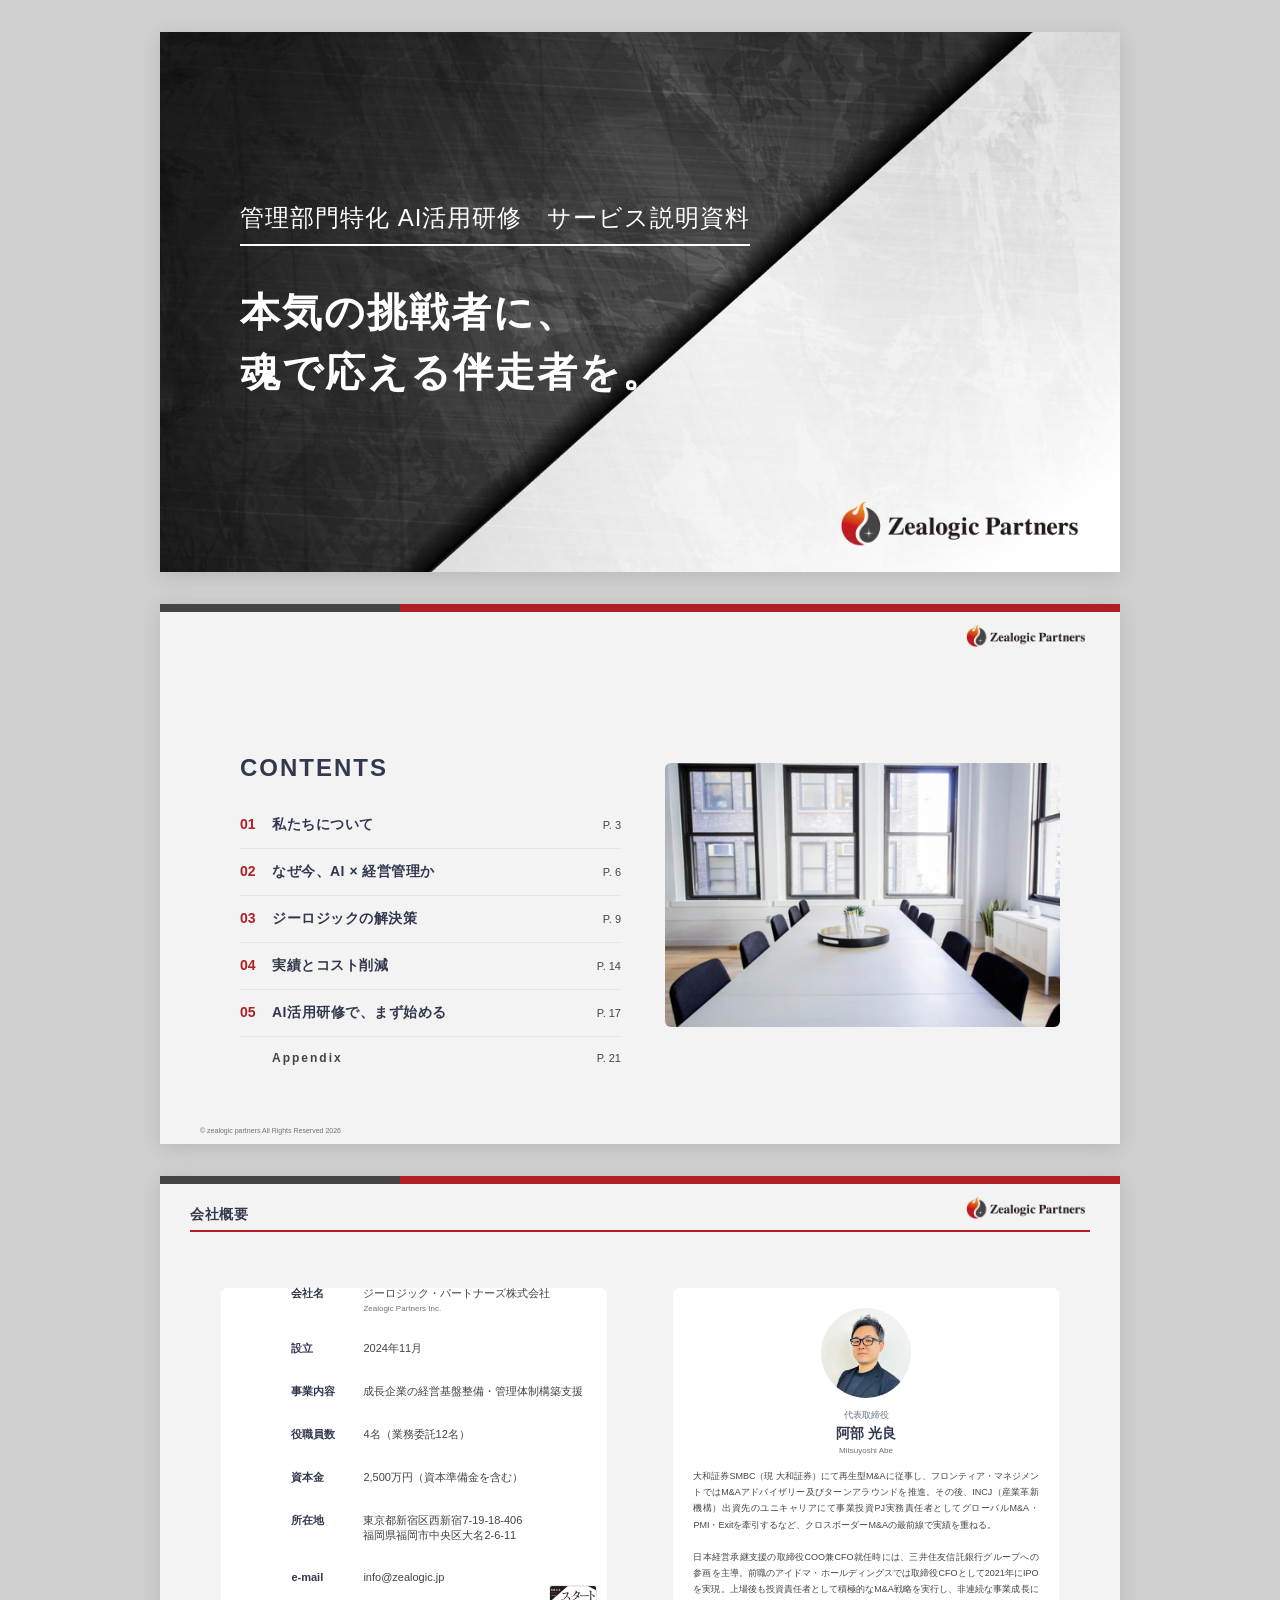
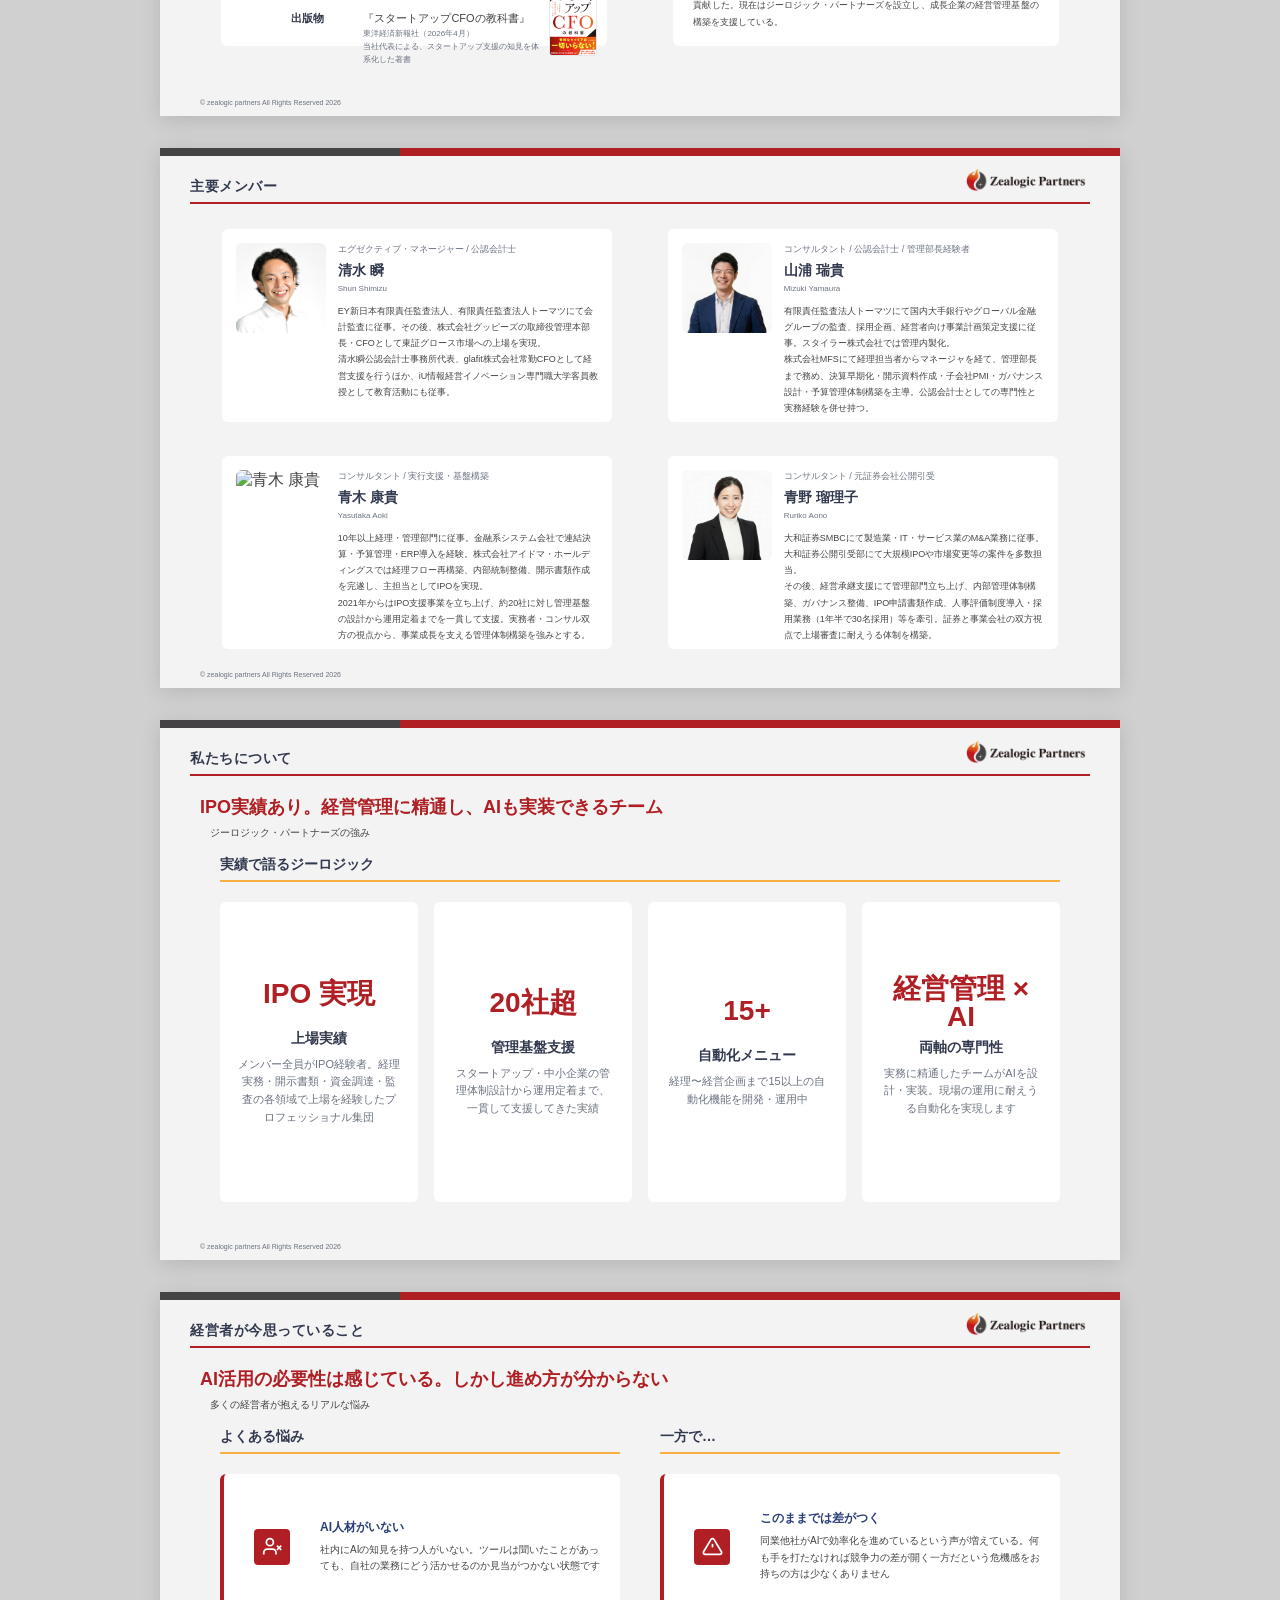
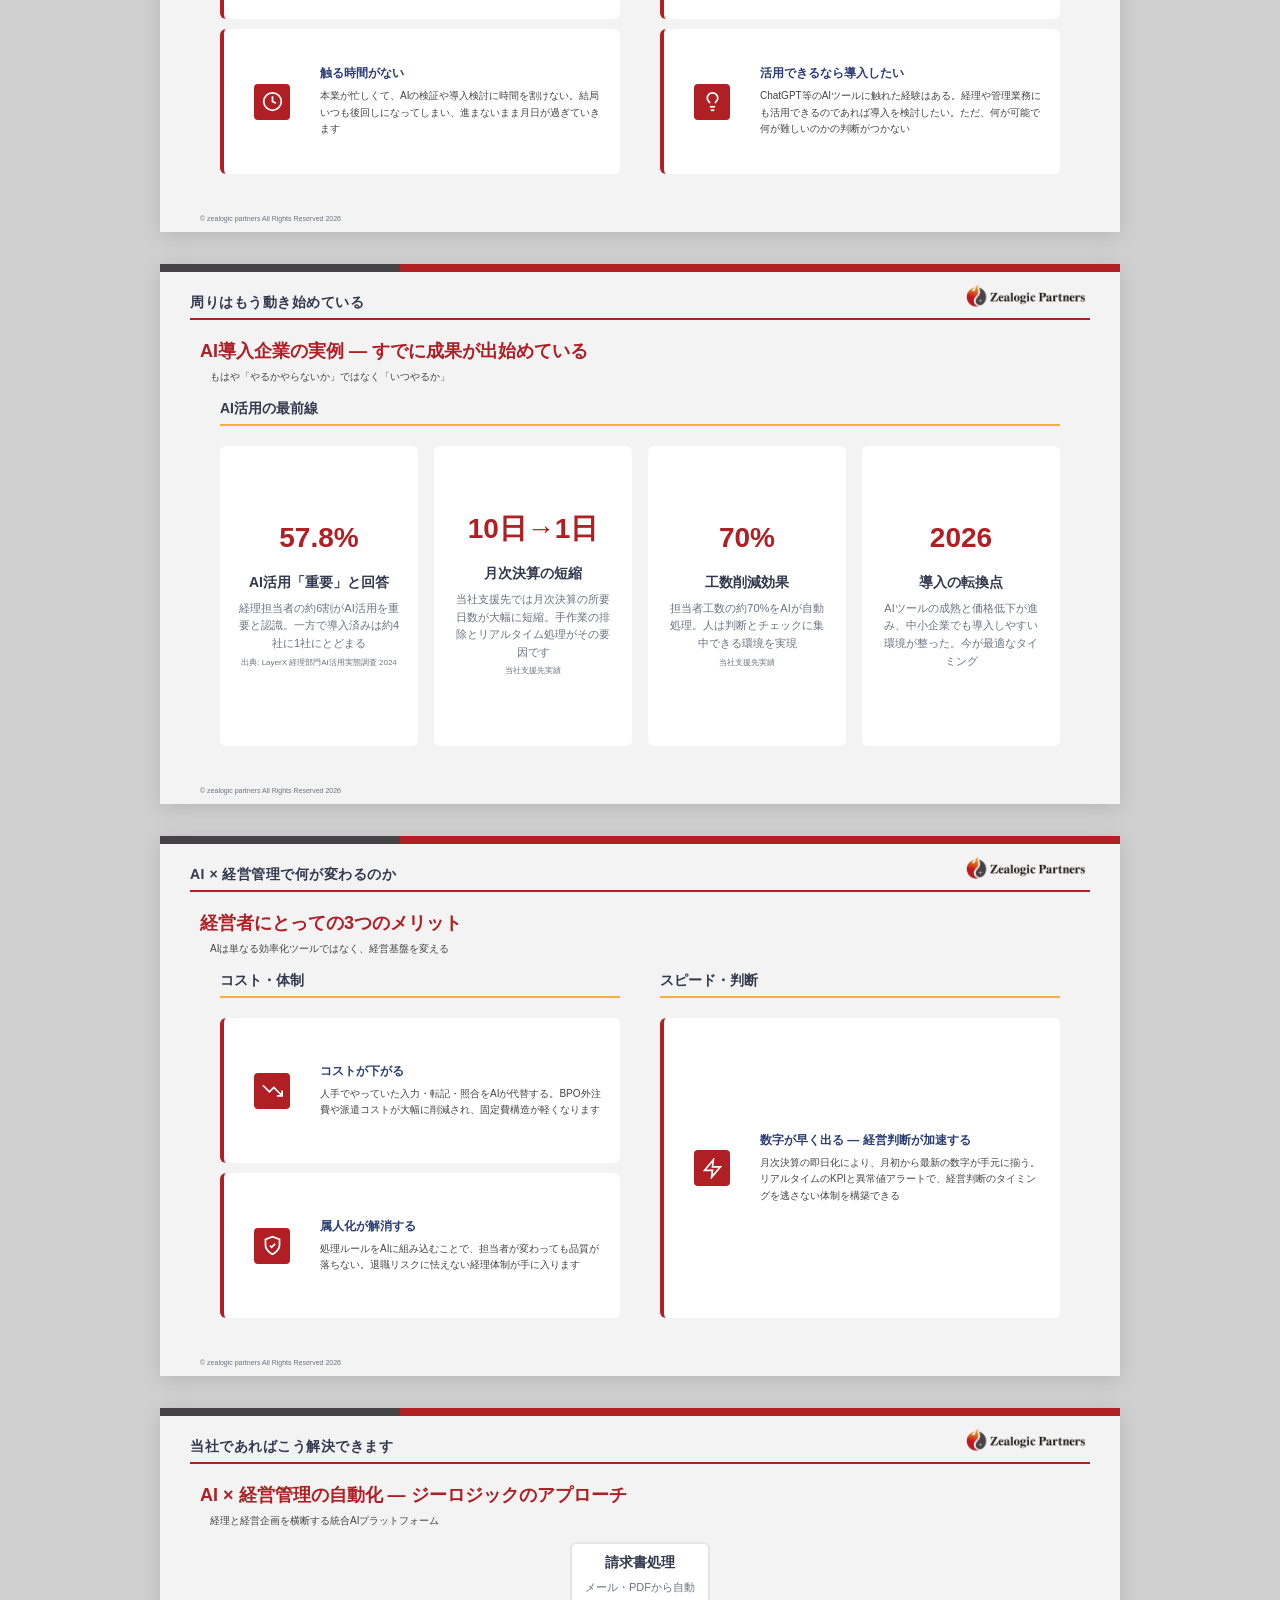
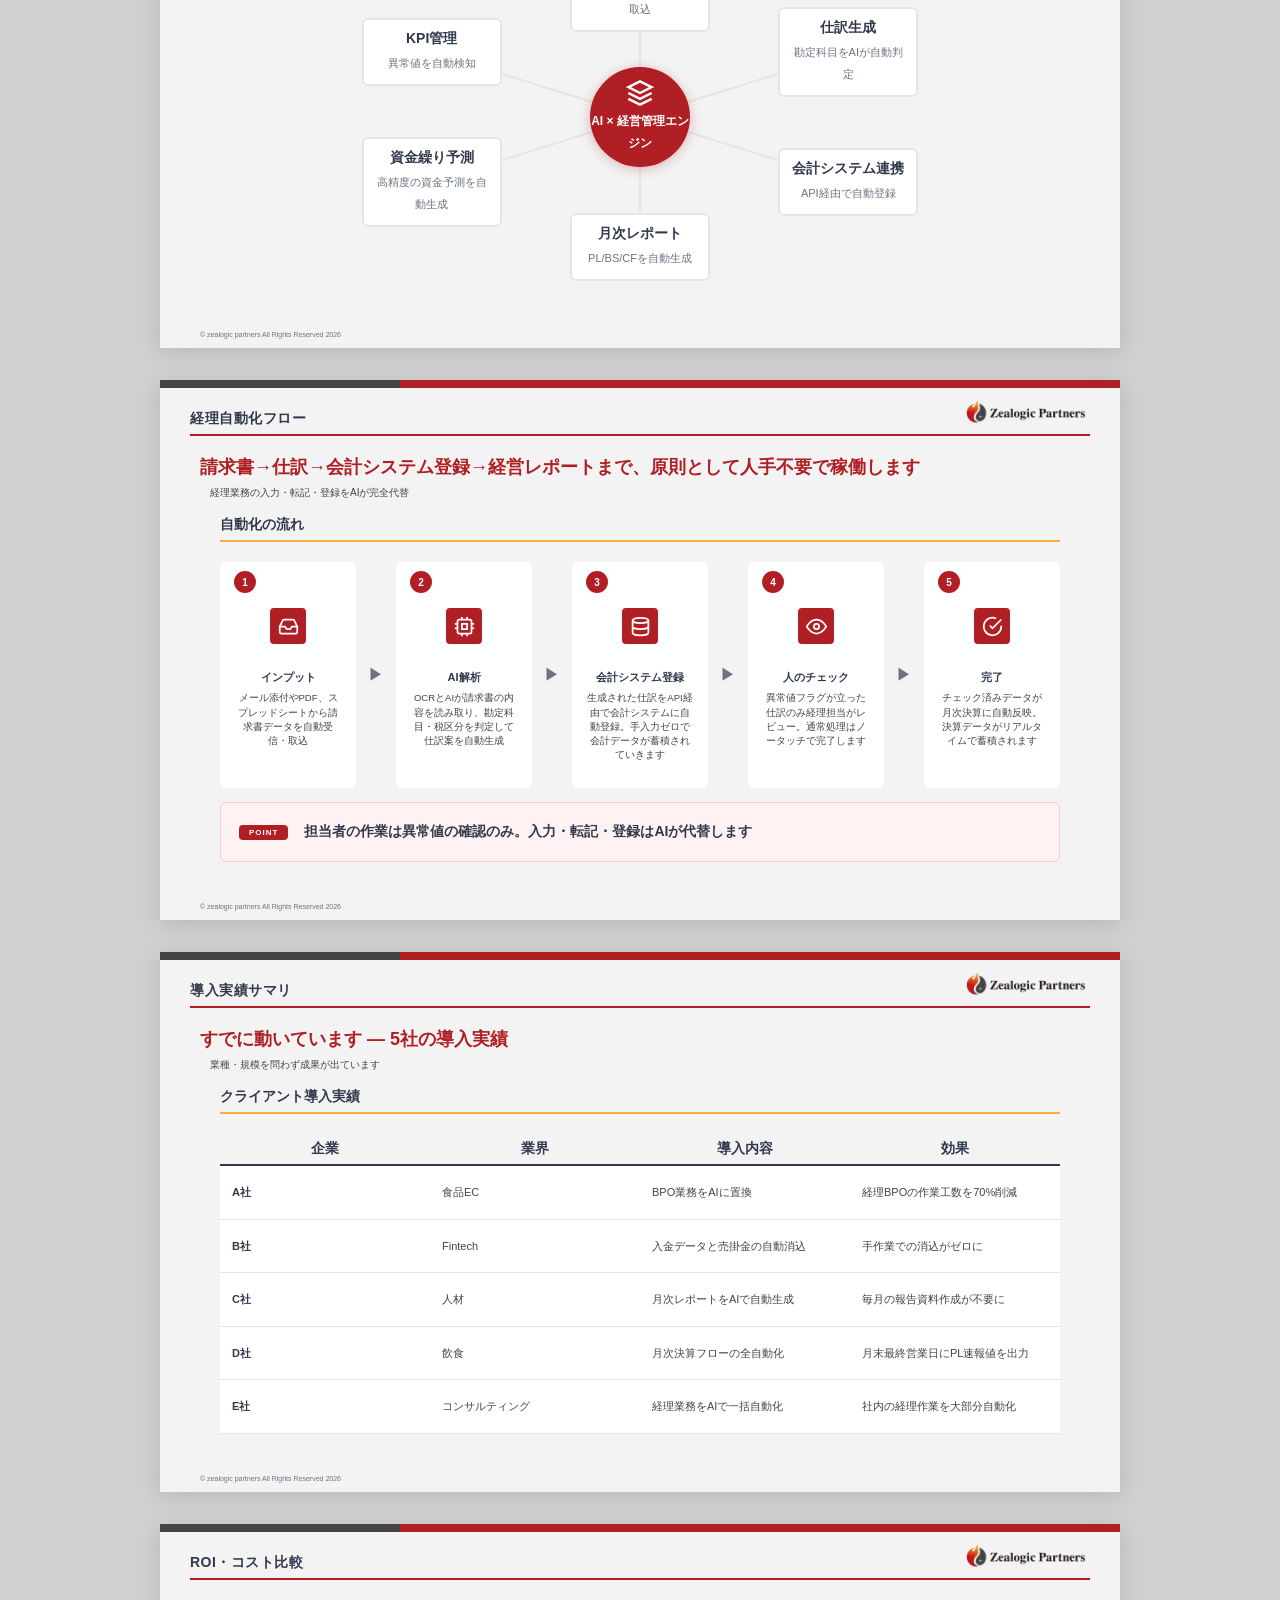
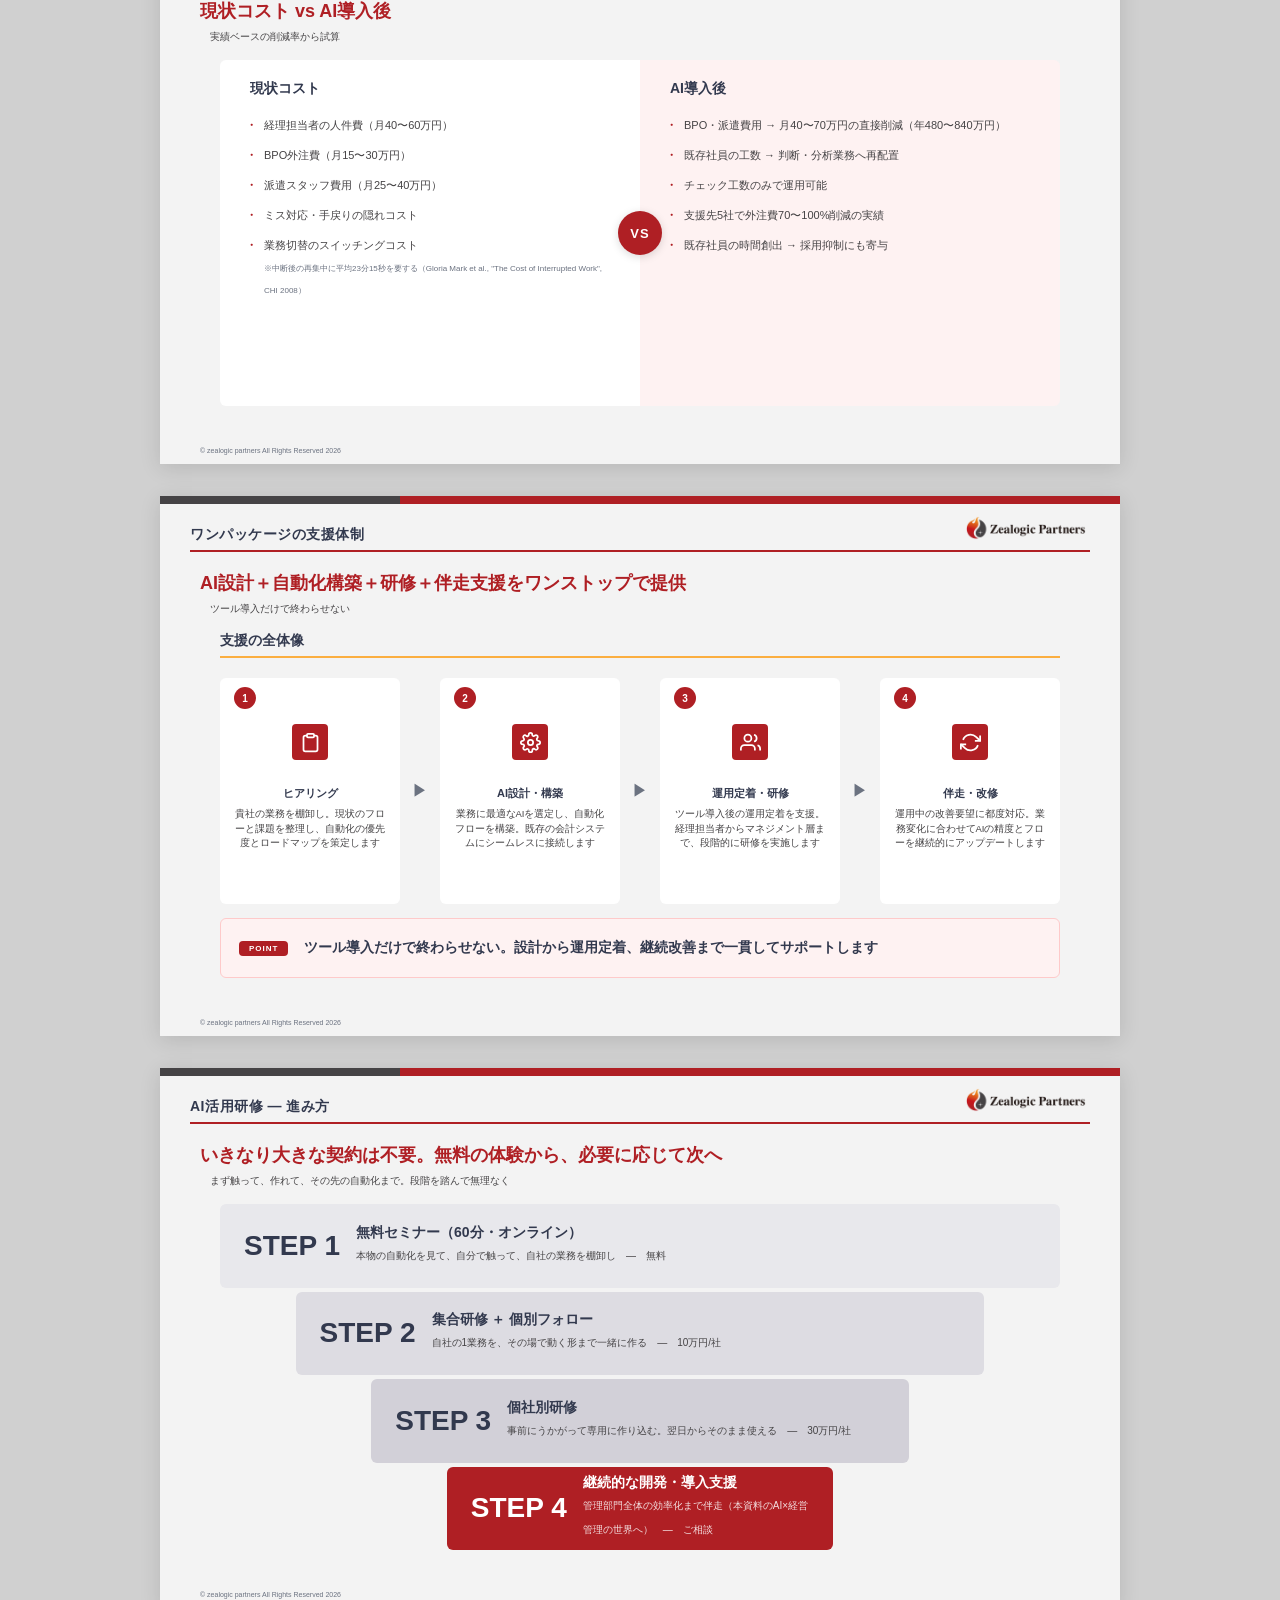
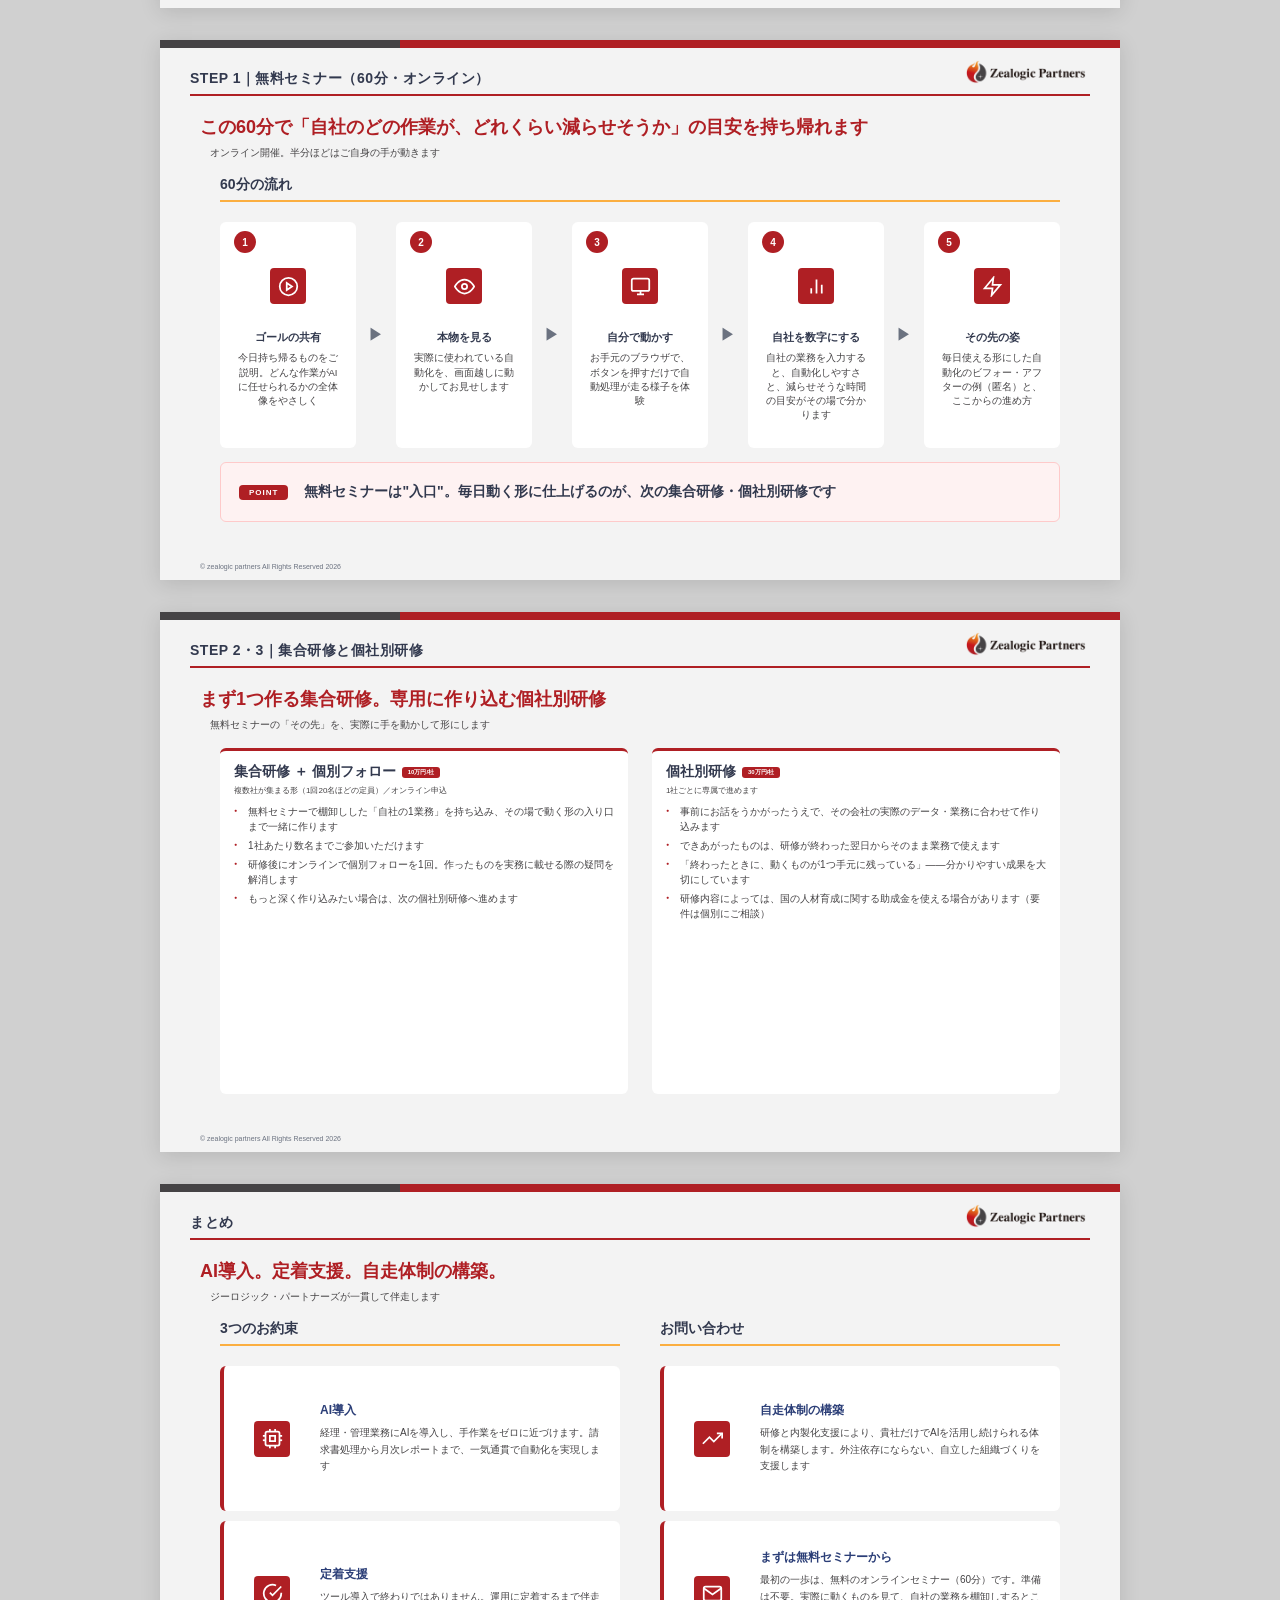
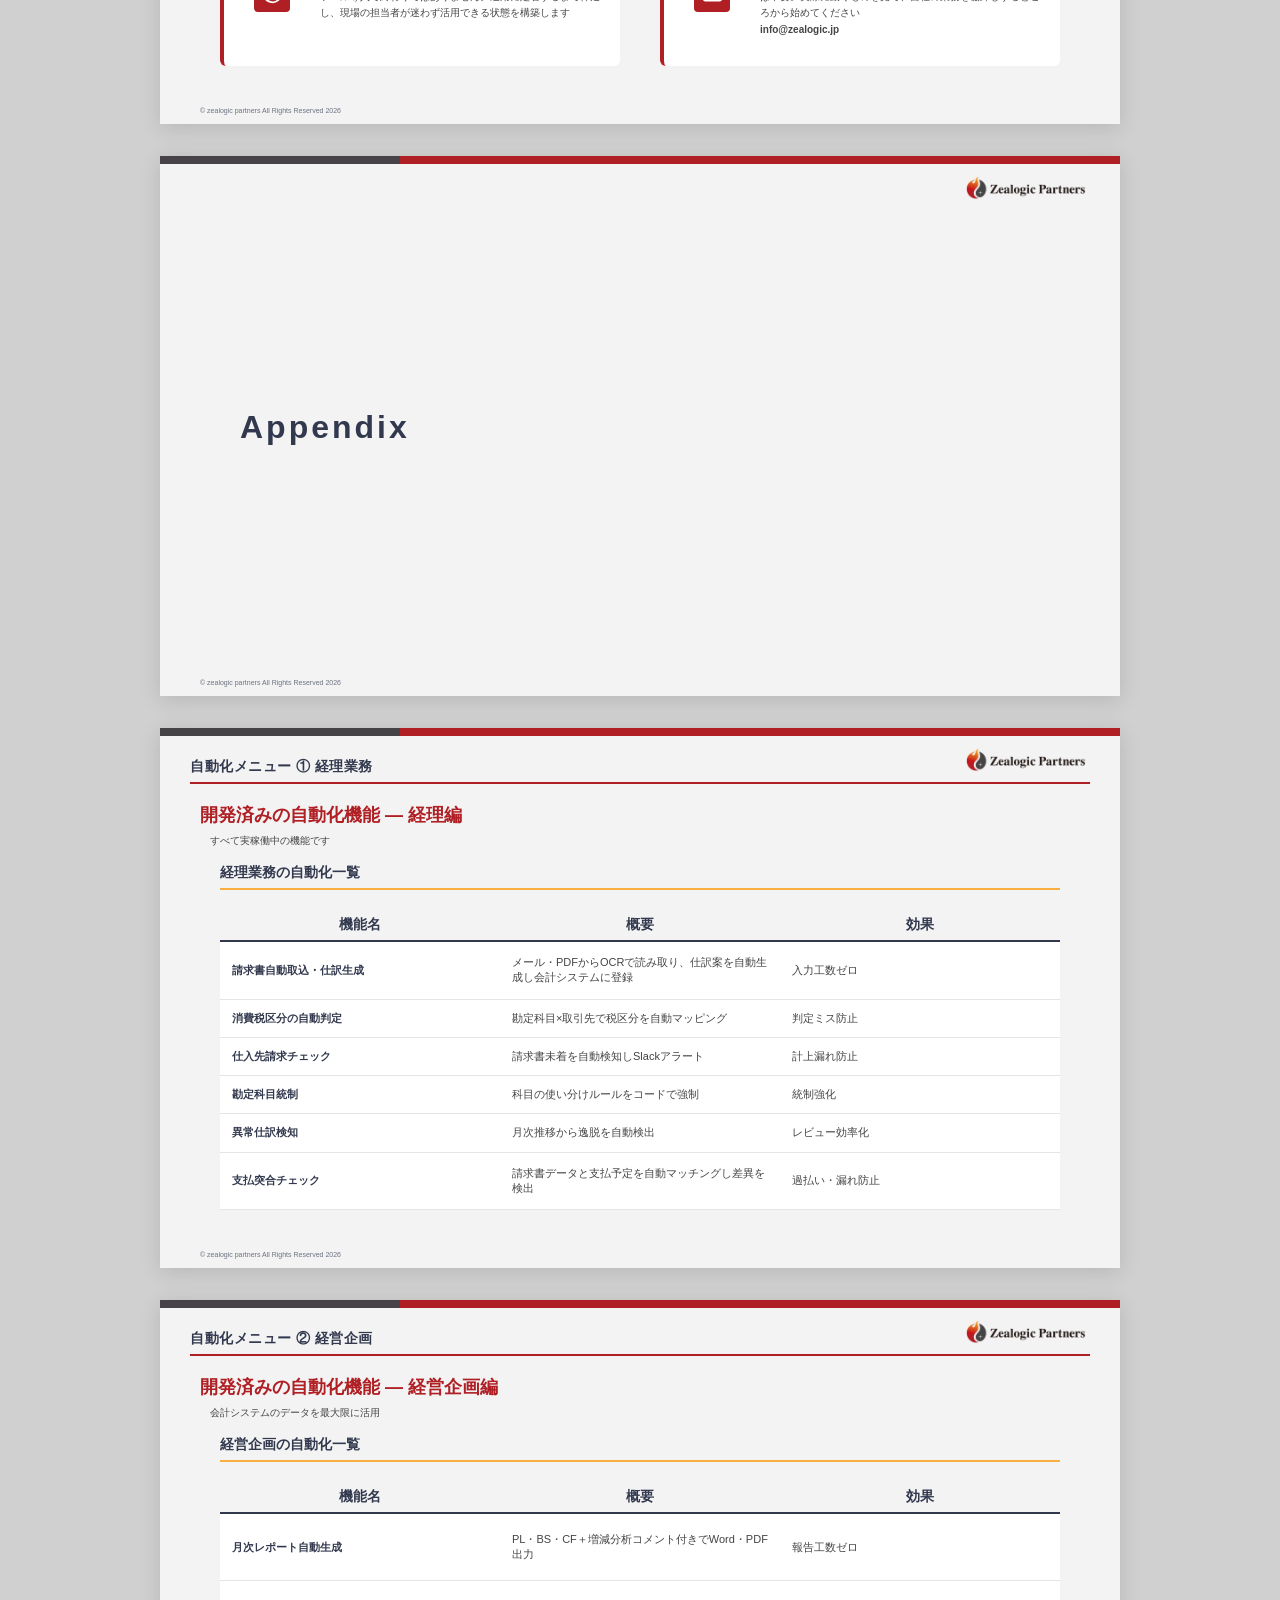
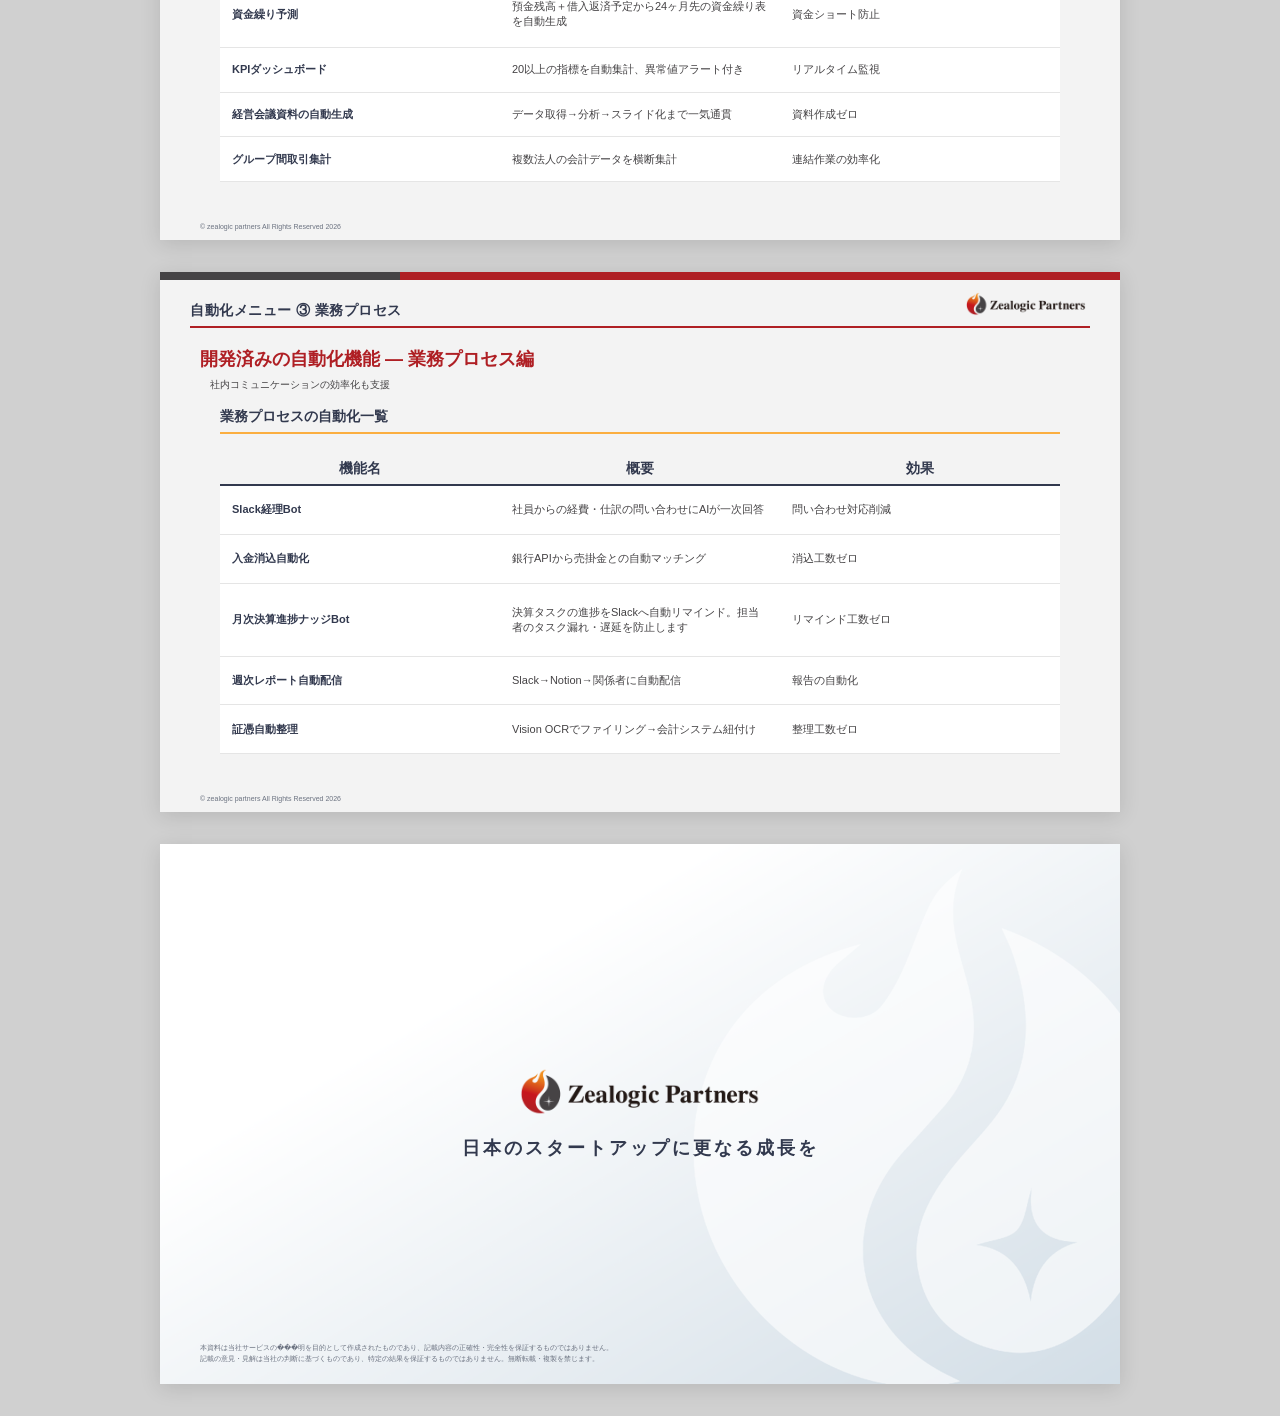
==== commit 61180990: "営業資料v3: 研修文脈で不要な7枚を削除(経営企画/デモ/監査/技術Appendix)" ====
--- a/proposal/index.html
+++ b/proposal/index.html
@@ -436,118 +436,6 @@
   <div class="slide-footer">© zealogic partners All Rights Reserved 2026</div>
 </div>
 
-<!-- ===== Slide 7: 経営企画の自動化フロー ===== -->
-<div class="slide" data-slide="7">
-  <div class="slide-header">
-    <span class="slide-header__title">経営企画の自動化フロー</span>
-    <img class="slide-header__logo" src="images/logo.png" alt="Zealogic Partners">
-  </div>
-  <div class="slide-subtitle">
-    <div class="slide-subtitle__main">決算データ→AI分析→経営レポートまで自動で生成されます</div>
-    <div class="slide-subtitle__desc">経理自動化の先にある、経営判断の加速</div>
-  </div>
-  <div class="slide-content slide-content--with-subtitle">
-    <div style="height: 346px; padding: 0 20px; display: flex; flex-direction: column; gap: 10px;">
-      <div class="section-title">データから意思決定へ</div>
-      <div class="steps" style="width: 100%; flex: 1; align-items: stretch;">
-        <div class="step" style="display: flex; flex-direction: column; align-items: center; text-align: center; padding-top: 30px;">
-          <div class="step__number">1</div>
-          <div class="card__icon" style="margin: 16px 0 12px;"><svg viewBox="0 0 24 24" fill="none" stroke="currentColor" stroke-width="2"><path d="M21 15v4a2 2 0 0 1-2 2H5a2 2 0 0 1-2-2v-4"/><polyline points="7 10 12 15 17 10"/><line x1="12" y1="15" x2="12" y2="3"/></svg></div>
-          <div class="step__title">決算データ取得</div>
-          <div class="step__body">会計システムから月次の財務データをAPI経由で自動取得。手動でのデータ抽出やExcel転記が不要になります</div>
-        </div>
-        <div class="step-arrow">&#9654;</div>
-        <div class="step" style="display: flex; flex-direction: column; align-items: center; text-align: center; padding-top: 30px;">
-          <div class="step__number">2</div>
-          <div class="card__icon" style="margin: 16px 0 12px;"><svg viewBox="0 0 24 24" fill="none" stroke="currentColor" stroke-width="2"><polyline points="22 12 18 12 15 21 9 3 6 12 2 12"/></svg></div>
-          <div class="step__title">AI分析</div>
-          <div class="step__body">前月比・前年比の増減分析をAIが自動実行。異常値の検出と要因分析コメントを自動生成します</div>
-        </div>
-        <div class="step-arrow">&#9654;</div>
-        <div class="step" style="display: flex; flex-direction: column; align-items: center; text-align: center; padding-top: 30px;">
-          <div class="step__number">3</div>
-          <div class="card__icon" style="margin: 16px 0 12px;"><svg viewBox="0 0 24 24" fill="none" stroke="currentColor" stroke-width="2"><path d="M14 2H6a2 2 0 0 0-2 2v16a2 2 0 0 0 2 2h12a2 2 0 0 0 2-2V8z"/><polyline points="14 2 14 8 20 8"/><line x1="16" y1="13" x2="8" y2="13"/><line x1="16" y1="17" x2="8" y2="17"/><polyline points="10 9 9 9 8 9"/></svg></div>
-          <div class="step__title">レポート生成</div>
-          <div class="step__body">PL・BS・CFの月次レポートを増減分析コメント付きで自動生成。経営会議に即座に使える品質</div>
-        </div>
-        <div class="step-arrow">&#9654;</div>
-        <div class="step" style="display: flex; flex-direction: column; align-items: center; text-align: center; padding-top: 30px;">
-          <div class="step__number">4</div>
-          <div class="card__icon" style="margin: 16px 0 12px;"><svg viewBox="0 0 24 24" fill="none" stroke="currentColor" stroke-width="2"><circle cx="12" cy="12" r="10"/><circle cx="12" cy="12" r="6"/><circle cx="12" cy="12" r="2"/></svg></div>
-          <div class="step__title">KPI算出</div>
-          <div class="step__body">売上成長率・粗利率・LTVなど20以上の指標を自動トラッキング。閾値を超えたらアラートを発報</div>
-        </div>
-        <div class="step-arrow">&#9654;</div>
-        <div class="step" style="display: flex; flex-direction: column; align-items: center; text-align: center; padding-top: 30px;">
-          <div class="step__number">5</div>
-          <div class="card__icon" style="margin: 16px 0 12px;"><svg viewBox="0 0 24 24" fill="none" stroke="currentColor" stroke-width="2"><circle cx="12" cy="12" r="10"/><polygon points="16.24 7.76 14.12 14.12 7.76 16.24 9.88 9.88 16.24 7.76"/></svg></div>
-          <div class="step__title">経営判断</div>
-          <div class="step__body">タイムリーなデータと分析に基づき、経営者が迅速に意思決定できる環境が整います</div>
-        </div>
-      </div>
-      <div class="core-value" style="background: #FEF2F2; border-color: #FECACA; min-height: 60px; margin-top: 4px;">
-        <div class="core-value__label" style="background: var(--c-red); color: var(--c-white); border: none; padding: 3px 10px; border-radius: 4px;">POINT</div>
-        <div class="core-value__text">決算が締まった瞬間に経営レポートが出る。「報告のための作業」がゼロになります</div>
-      </div>
-    </div>
-  </div>
-  <div class="slide-footer">© zealogic partners All Rights Reserved 2026</div>
-</div>
-
-<!-- ===== Slide 8: 出せるアウトプット ===== -->
-<div class="slide" data-slide="8">
-  <div class="slide-header">
-    <span class="slide-header__title">経営企画で出せるアウトプット</span>
-    <img class="slide-header__logo" src="images/logo.png" alt="Zealogic Partners">
-  </div>
-  <div class="slide-subtitle">
-    <div class="slide-subtitle__main">月次レポート・資金繰り・KPI・異常検知 — すべて自動で生成されます</div>
-    <div class="slide-subtitle__desc">会計データから自動生成</div>
-  </div>
-  <div class="slide-content slide-content--with-subtitle">
-    <div style="height: 346px; padding: 0 20px; display: flex; flex-direction: column; gap: 10px;">
-      <div class="section-title">自動生成されるレポート</div>
-      <div class="kpi-grid" style="flex: 1;">
-        <div class="kpi-card"><div class="kpi-card__number" style="font-size: 22px;">月次レポート</div><div class="kpi-card__label">PL/BS/CF + 分析コメント</div><div class="kpi-card__desc">ワンコマンドで月次財務レポートを自動生成。増減分析コメント付きで、そのまま経営会議に提出可能</div></div>
-        <div class="kpi-card"><div class="kpi-card__number" style="font-size: 22px;">資金繰り予測</div><div class="kpi-card__label">24ヶ月カレンダー式</div><div class="kpi-card__desc">預金残高と借入台帳のデータから、24ヶ月先までの資金繰り予測をカレンダー形式で自動算出</div></div>
-        <div class="kpi-card"><div class="kpi-card__number" style="font-size: 22px;">KPI管理</div><div class="kpi-card__label">20+項目を自動集計</div><div class="kpi-card__desc">売上・粗利・LTV等の重要指標を自動トラッキング。閾値を超えた異常値はアラートで即時通知</div></div>
-        <div class="kpi-card"><div class="kpi-card__number" style="font-size: 22px;">異常仕訳検知</div><div class="kpi-card__label">月次推移から逸脱検出</div><div class="kpi-card__desc">過去の月次推移データと照合し、統計的に逸脱した仕訳を自動検出。レビュー対象を大幅に絞り込み</div></div>
-      </div>
-    </div>
-  </div>
-  <div class="slide-footer">© zealogic partners All Rights Reserved 2026</div>
-</div>
-
-<!-- ===== Slide 9: デモ ===== -->
-<div class="slide" data-slide="9">
-  <div class="slide-header">
-    <span class="slide-header__title">デモ</span>
-    <img class="slide-header__logo" src="images/logo.png" alt="Zealogic Partners">
-  </div>
-  <div class="slide-subtitle">
-    <div class="slide-subtitle__main">実際に動いているシステムをお見せします</div>
-    <div class="slide-subtitle__desc">経理自動化 × 経営レポート自動生成</div>
-  </div>
-  <div class="slide-content slide-content--with-subtitle">
-    <div style="height: 346px; padding: 0 20px;">
-      <div class="vs-split">
-        <div class="vs-split__panel vs-split__panel--left">
-          <div class="vs-split__label">従来の経理業務</div>
-          <ul class="vs-split__list"><li>請求書を目視で確認し手入力</li><li>Excel転記でミスが頻発</li><li>月次決算に10営業日以上</li><li>担当者が休むと業務が止まる</li></ul>
-          <div class="vs-split__image"></div>
-        </div>
-        <div class="vs-split__badge">VS</div>
-        <div class="vs-split__panel vs-split__panel--right">
-          <div class="vs-split__label">AI導入後</div>
-          <ul class="vs-split__list"><li>請求書を自動取込・仕訳生成</li><li>転記不要で入力誤りを大幅に低減</li><li>月次決算が即日完了</li><li>担当者に依存しない仕組み</li></ul>
-          <div class="vs-split__image"></div>
-        </div>
-      </div>
-    </div>
-  </div>
-  <div class="slide-footer">© zealogic partners All Rights Reserved 2026</div>
-</div>
-
 <!-- ===== Slide 10: 導入実績サマリ ===== -->
 <div class="slide" data-slide="10">
   <div class="slide-header">
@@ -606,45 +494,6 @@
   <div class="slide-footer">© zealogic partners All Rights Reserved 2026</div>
 </div>
 
-<!-- ===== Slide 12: 監査・内部統制 ===== -->
-<div class="slide" data-slide="12">
-  <div class="slide-header">
-    <span class="slide-header__title">監査・内部統制への対応</span>
-    <img class="slide-header__logo" src="images/logo.png" alt="Zealogic Partners">
-  </div>
-  <div class="slide-subtitle">
-    <div class="slide-subtitle__main">AI処理であっても、根拠と証跡は残せます</div>
-    <div class="slide-subtitle__desc">IPO準備企業での適用実績あり</div>
-  </div>
-  <div class="slide-content slide-content--with-subtitle">
-    <div class="grid-2col" style="gap: 40px; height: 346px; padding: 0 20px;">
-      <div class="flex-col" style="gap: 10px; height: 100%;">
-        <div class="section-title">よくある不安</div>
-        <div class="card card--bordered" style="flex: 1; display: flex; align-items: center; gap: 30px; padding-left: 30px;">
-          <div class="card__icon"><svg viewBox="0 0 24 24" fill="none" stroke="currentColor" stroke-width="2"><circle cx="12" cy="12" r="10"/><path d="M9.09 9a3 3 0 0 1 5.83 1c0 2-3 3-3 3"/><line x1="12" y1="17" x2="12.01" y2="17"/></svg></div>
-          <div><div class="card__title">AIの判断は監査で通るのか</div><div class="card__body">会計処理の妥当性は「誰が処理したか」ではなく「根拠を説明できるか」で判断されます。処理主体がAIであっても、同様の考え方が適用されます</div></div>
-        </div>
-        <div class="card card--bordered" style="flex: 1; display: flex; align-items: center; gap: 30px; padding-left: 30px;">
-          <div class="card__icon"><svg viewBox="0 0 24 24" fill="none" stroke="currentColor" stroke-width="2"><circle cx="12" cy="8" r="7"/><polyline points="8.21 13.89 7 23 12 20 17 23 15.79 13.88"/></svg></div>
-          <div><div class="card__title">IPO準備中でも使えるか</div><div class="card__body">IPO準備企業での適用実績あり。内部統制の整備においても、AIによる自動処理はむしろ統制強化に寄与します</div></div>
-        </div>
-      </div>
-      <div class="flex-col" style="gap: 10px; height: 100%;">
-        <div class="section-title">当社の対応</div>
-        <div class="card card--bordered" style="flex: 1; display: flex; align-items: center; gap: 30px; padding-left: 30px;">
-          <div class="card__icon"><svg viewBox="0 0 24 24" fill="none" stroke="currentColor" stroke-width="2"><path d="M14 2H6a2 2 0 0 0-2 2v16a2 2 0 0 0 2 2h12a2 2 0 0 0 2-2V8z"/><polyline points="14 2 14 8 20 8"/><line x1="16" y1="13" x2="8" y2="13"/><line x1="16" y1="17" x2="8" y2="17"/><polyline points="10 9 9 9 8 9"/></svg></div>
-          <div><div class="card__title">ログと根拠の自動記録</div><div class="card__body">すべての処理にトレースログを自動保存。いつ・何を・なぜ処理したかが完全に追跡可能。手作業より透明性が高くなります</div></div>
-        </div>
-        <div class="card card--bordered" style="flex: 1; display: flex; align-items: center; gap: 30px; padding-left: 30px;">
-          <div class="card__icon"><svg viewBox="0 0 24 24" fill="none" stroke="currentColor" stroke-width="2"><path d="M21 15a2 2 0 0 1-2 2H7l-4 4V5a2 2 0 0 1 2-2h14a2 2 0 0 1 2 2z"/></svg></div>
-          <div><div class="card__title">監査法人への説明支援</div><div class="card__body">IPO監査対応の実務経験を活かし、AIによる会計処理の説明資料作成もサポート。監査法人とのコミュニケーションも支援します</div></div>
-        </div>
-      </div>
-    </div>
-  </div>
-  <div class="slide-footer">© zealogic partners All Rights Reserved 2026</div>
-</div>
-
 <!-- ===== Slide 13: ワンパッケージ支援 ===== -->
 <div class="slide" data-slide="13">
   <div class="slide-header">
@@ -936,86 +785,6 @@
   <div class="slide-footer">© zealogic partners All Rights Reserved 2026</div>
 </div>
 
-<!-- ===== Appendix A4: MCPとは ===== -->
-<div class="slide" data-slide="a4">
-  <div class="slide-header"><span class="slide-header__title">MCP（Model Context Protocol）とは</span><img class="slide-header__logo" src="images/logo.png" alt="Zealogic Partners"></div>
-  <div class="slide-subtitle"><div class="slide-subtitle__main">AIエージェントが複数システムと連携する標準プロトコル</div><div class="slide-subtitle__desc">freee・Slack・Notion等との接続を実現する技術基盤</div></div>
-  <div class="slide-content slide-content--with-subtitle">
-    <div style="height: 346px; padding: 0 20px; display: flex; flex-direction: column; gap: 10px;">
-      <div class="section-title">MCPアーキテクチャ</div>
-      <div class="split-flow">
-        <div class="split-flow__item"><div class="split-flow__label">ユーザー</div><div class="split-flow__content"><div class="split-flow__tech">経営者・経理担当者</div><div class="split-flow__desc">自然言語で指示を出すだけ。技術知識は不要</div></div></div>
-        <div class="split-flow__connector"></div>
-        <div class="split-flow__item"><div class="split-flow__label">AIエージェント</div><div class="split-flow__content"><div class="split-flow__tech">Claude / GPT</div><div class="split-flow__desc">指示を解釈し、必要なシステム操作を判断・実行</div></div></div>
-        <div class="split-flow__connector"></div>
-        <div class="split-flow__item"><div class="split-flow__label">MCP</div><div class="split-flow__content"><div class="split-flow__tech">Model Context Protocol</div><div class="split-flow__desc">AIと各システムを接続する標準プロトコル。認証・権限管理を一元化</div></div></div>
-        <div class="split-flow__connector"></div>
-        <div class="split-flow__item"><div class="split-flow__label">システム連携</div><div class="split-flow__content"><div class="split-flow__tech">freee / Slack / Notion / Gmail</div><div class="split-flow__desc">各SaaSのAPIをMCP経由で安全に操作</div></div></div>
-        <div class="split-flow__connector"></div>
-        <div class="split-flow__item"><div class="split-flow__label">アウトプット</div><div class="split-flow__content"><div class="split-flow__tech">仕訳・レポート・通知</div><div class="split-flow__desc">処理結果が各システムに自動反映される</div></div></div>
-      </div>
-    </div>
-  </div>
-  <div class="slide-footer">© zealogic partners All Rights Reserved 2026</div>
-</div>
-
-<!-- ===== Appendix A5: freee連携 ===== -->
-<div class="slide" data-slide="a5">
-  <div class="slide-header"><span class="slide-header__title">freee連携の技術詳細</span><img class="slide-header__logo" src="images/logo.png" alt="Zealogic Partners"></div>
-  <div class="slide-subtitle"><div class="slide-subtitle__main">freee APIを通じた仕訳登録・残高照合・レポート抽出の仕組み</div><div class="slide-subtitle__desc">既存のfreee環境をそのまま活用</div></div>
-  <div class="slide-content slide-content--with-subtitle">
-    <div style="height: 346px; padding: 0 20px; display: flex; flex-direction: column; gap: 10px;">
-      <div class="section-title">freee API連携フロー</div>
-      <div class="split-flow">
-        <div class="split-flow__item"><div class="split-flow__label">データソース</div><div class="split-flow__content"><div class="split-flow__tech">請求書・領収書・通帳</div><div class="split-flow__desc">メール添付・PDF・CSVなど多様なフォーマットに対応</div></div></div>
-        <div class="split-flow__connector"></div>
-        <div class="split-flow__item"><div class="split-flow__label">AI処理</div><div class="split-flow__content"><div class="split-flow__tech">OCR + LLM</div><div class="split-flow__desc">画像認識で文字を読み取り、AIが仕訳内容を判定</div></div></div>
-        <div class="split-flow__connector"></div>
-        <div class="split-flow__item"><div class="split-flow__label">freee API</div><div class="split-flow__content"><div class="split-flow__tech">REST API（OAuth 2.0）</div><div class="split-flow__desc">認証済みAPIで仕訳登録・残高照会・取引先管理を実行</div></div></div>
-        <div class="split-flow__connector"></div>
-        <div class="split-flow__item"><div class="split-flow__label">データ検証</div><div class="split-flow__content"><div class="split-flow__tech">自動チェックルール</div><div class="split-flow__desc">登録前に勘定科目・税区分・金額の整合性を自動検証</div></div></div>
-        <div class="split-flow__connector"></div>
-        <div class="split-flow__item"><div class="split-flow__label">出力</div><div class="split-flow__content"><div class="split-flow__tech">レポート・アラート</div><div class="split-flow__desc">月次レポート生成、異常仕訳アラート、KPIダッシュボードに反映</div></div></div>
-      </div>
-    </div>
-  </div>
-  <div class="slide-footer">© zealogic partners All Rights Reserved 2026</div>
-</div>
-
-<!-- ===== Appendix A6: セキュリティ ===== -->
-<div class="slide" data-slide="a6">
-  <div class="slide-header"><span class="slide-header__title">セキュリティ・データ管理</span><img class="slide-header__logo" src="images/logo.png" alt="Zealogic Partners"></div>
-  <div class="slide-subtitle"><div class="slide-subtitle__main">財務データをAIに渡すことへの不安を解消します</div><div class="slide-subtitle__desc">データの安全性を最優先に設計</div></div>
-  <div class="slide-content slide-content--with-subtitle">
-    <div class="grid-2col" style="gap: 40px; height: 346px; padding: 0 20px;">
-      <div class="flex-col" style="gap: 10px; height: 100%;">
-        <div class="section-title">よくある質問</div>
-        <div class="card card--bordered" style="flex: 1; display: flex; align-items: center; gap: 30px; padding-left: 30px;">
-          <div class="card__icon"><svg viewBox="0 0 24 24" fill="none" stroke="currentColor" stroke-width="2"><rect x="2" y="2" width="20" height="8" rx="2" ry="2"/><rect x="2" y="14" width="20" height="8" rx="2" ry="2"/><line x1="6" y1="6" x2="6.01" y2="6"/><line x1="6" y1="18" x2="6.01" y2="18"/></svg></div>
-          <div><div class="card__title">データはどこに保存される？</div><div class="card__body">財務データは会計システム（例: freee）のクラウド上に保存されたまま。AIはAPIを通じて必要なデータだけを一時的に参照し、処理後は保持しません</div></div>
-        </div>
-        <div class="card card--bordered" style="flex: 1; display: flex; align-items: center; gap: 30px; padding-left: 30px;">
-          <div class="card__icon"><svg viewBox="0 0 24 24" fill="none" stroke="currentColor" stroke-width="2"><rect x="3" y="11" width="18" height="11" rx="2" ry="2"/><path d="M7 11V7a5 5 0 0 1 10 0v4"/></svg></div>
-          <div><div class="card__title">社外にデータが漏れない？</div><div class="card__body">API通信はすべてTLS暗号化。アクセス権限は会計システム（例: freee）のロールに準拠し、操作ログは全件記録。第三者への共有は一切行いません</div></div>
-        </div>
-      </div>
-      <div class="flex-col" style="gap: 10px; height: 100%;">
-        <div class="section-title">設計方針</div>
-        <div class="card card--bordered" style="flex: 1; display: flex; align-items: center; gap: 30px; padding-left: 30px;">
-          <div class="card__icon"><svg viewBox="0 0 24 24" fill="none" stroke="currentColor" stroke-width="2"><path d="M12 22s8-4 8-10V5l-8-3-8 3v7c0 6 8 10 8 10z"/></svg></div>
-          <div><div class="card__title">ローカル処理とAPI処理の使い分け</div><div class="card__body">機密性の高い処理はローカル環境で実行。クラウドAPIは非機密のデータ処理に限定し、リスクを最小化する設計です</div></div>
-        </div>
-        <div class="card card--bordered" style="flex: 1; display: flex; align-items: center; gap: 30px; padding-left: 30px;">
-          <div class="card__icon"><svg viewBox="0 0 24 24" fill="none" stroke="currentColor" stroke-width="2"><path d="M21 2l-2 2m-7.61 7.61a5.5 5.5 0 1 1-7.778 7.778 5.5 5.5 0 0 1 7.777-7.777zm0 0L15.5 7.5m0 0l3 3L22 7l-3-3m-3.5 3.5L19 4"/></svg></div>
-          <div><div class="card__title">権限管理と監査対応</div><div class="card__body">会計システム（例: freee）の権限体系に準拠したアクセス制御を実装。全操作の監査ログを自動記録し、内部統制要件にも対応しています</div></div>
-        </div>
-      </div>
-    </div>
-  </div>
-  <div class="slide-footer">© zealogic partners All Rights Reserved 2026</div>
-</div>
-
-
 <!-- ===== 裏表紙 ===== -->
 <div class="slide slide--closing" data-slide="closing">
   <img class="closing-bg" src="images/closing-bg.png" alt="">
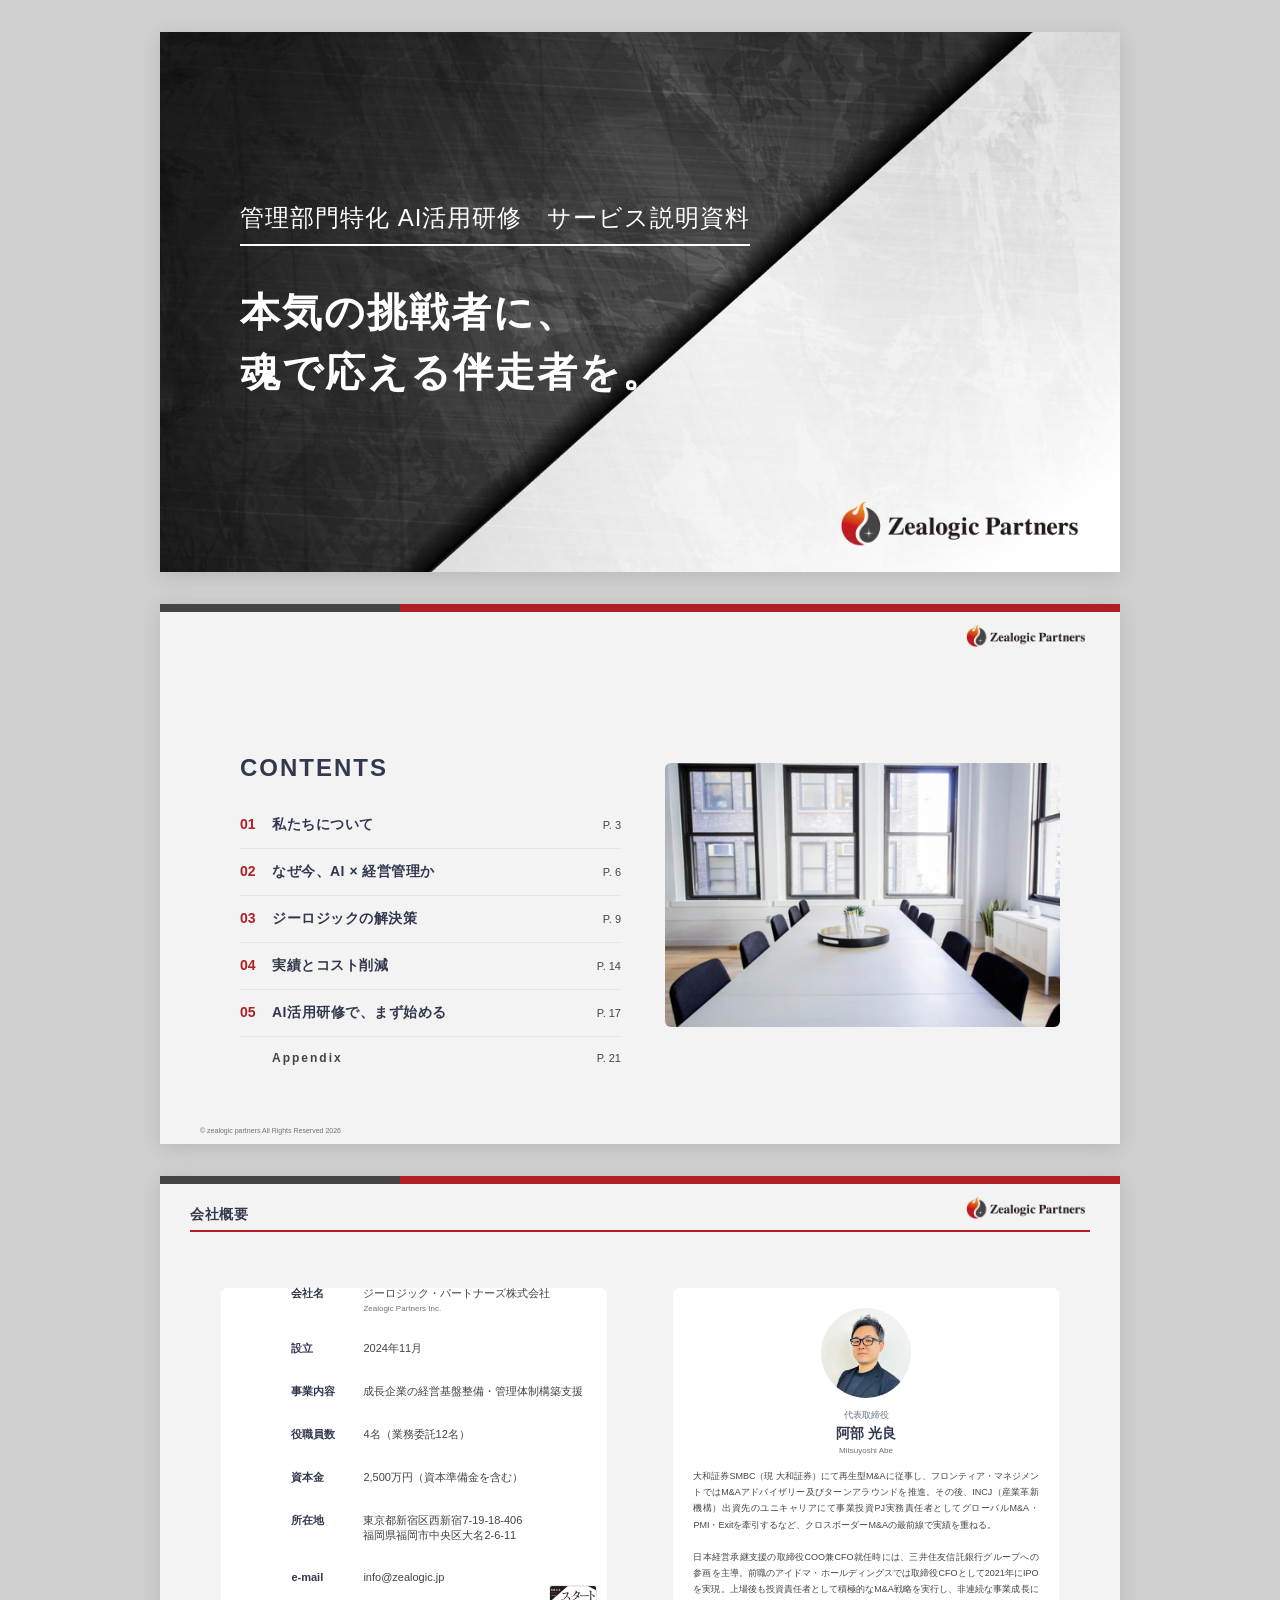
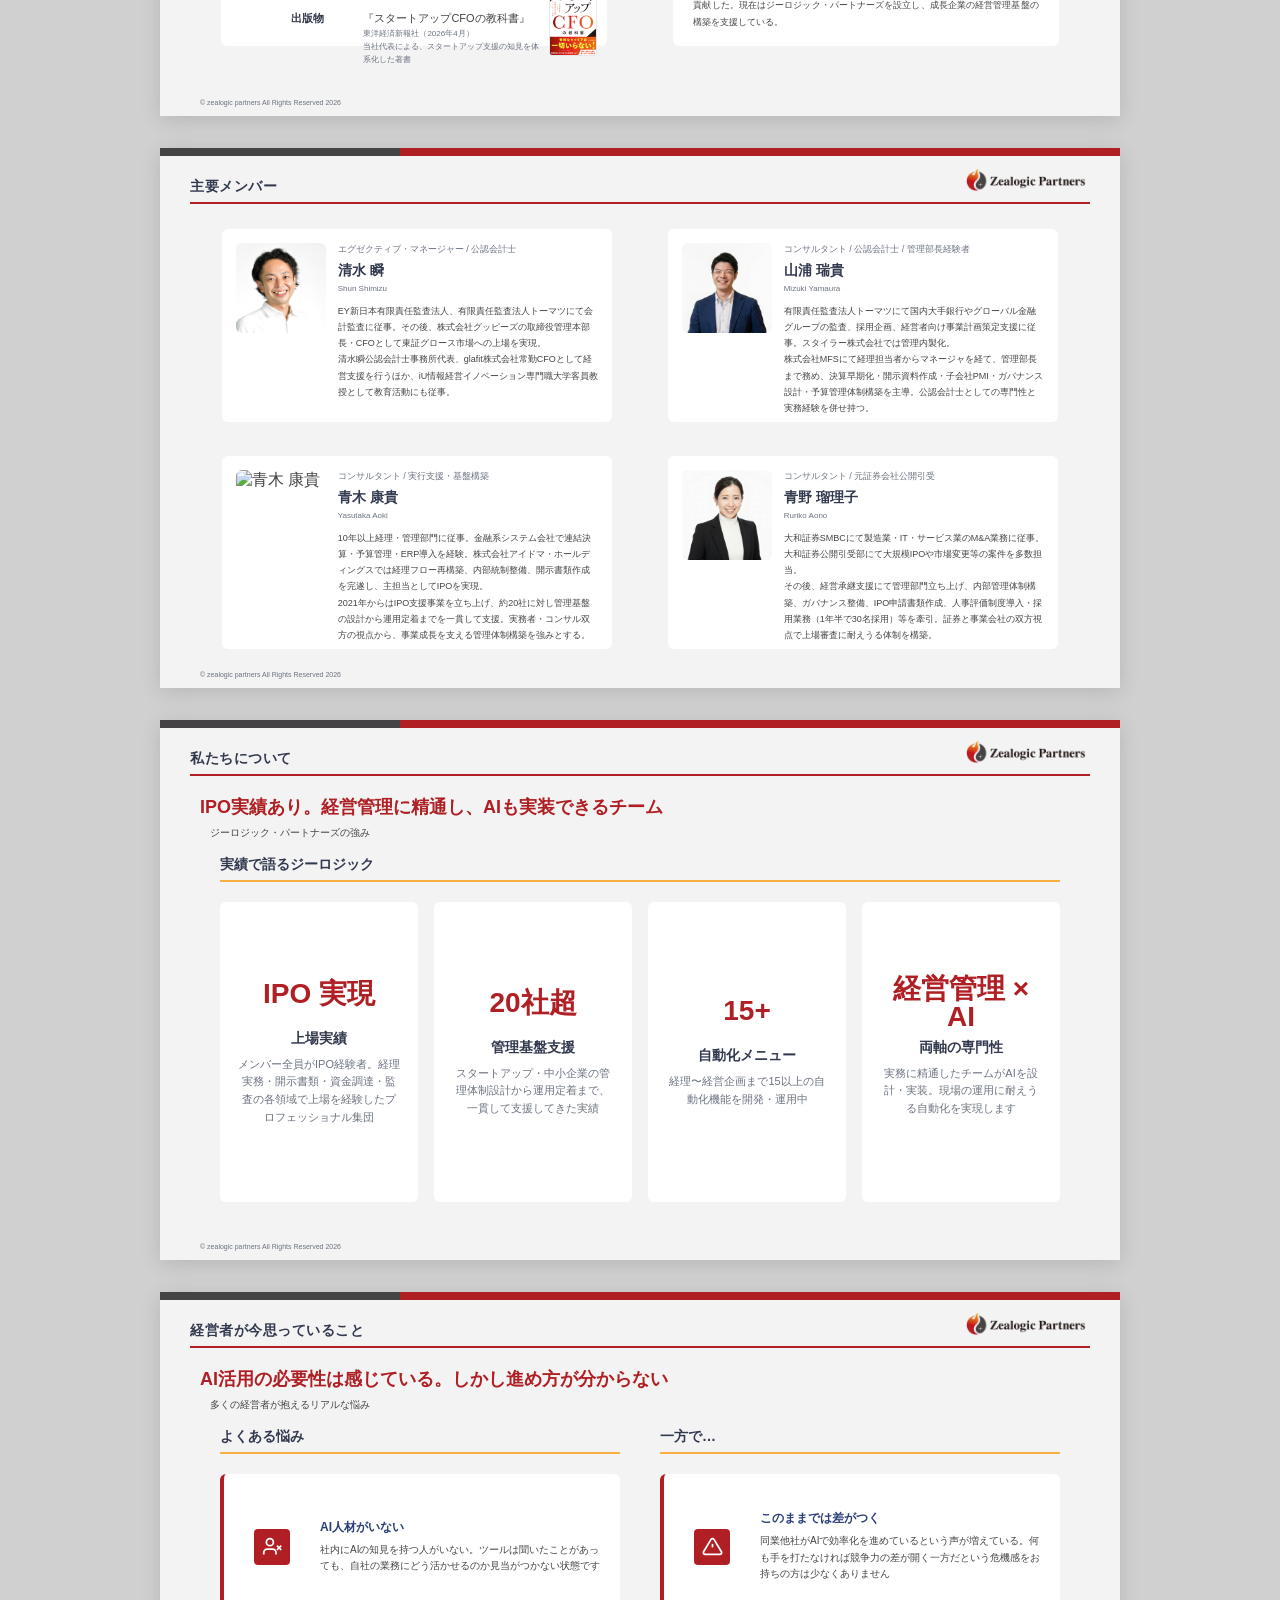
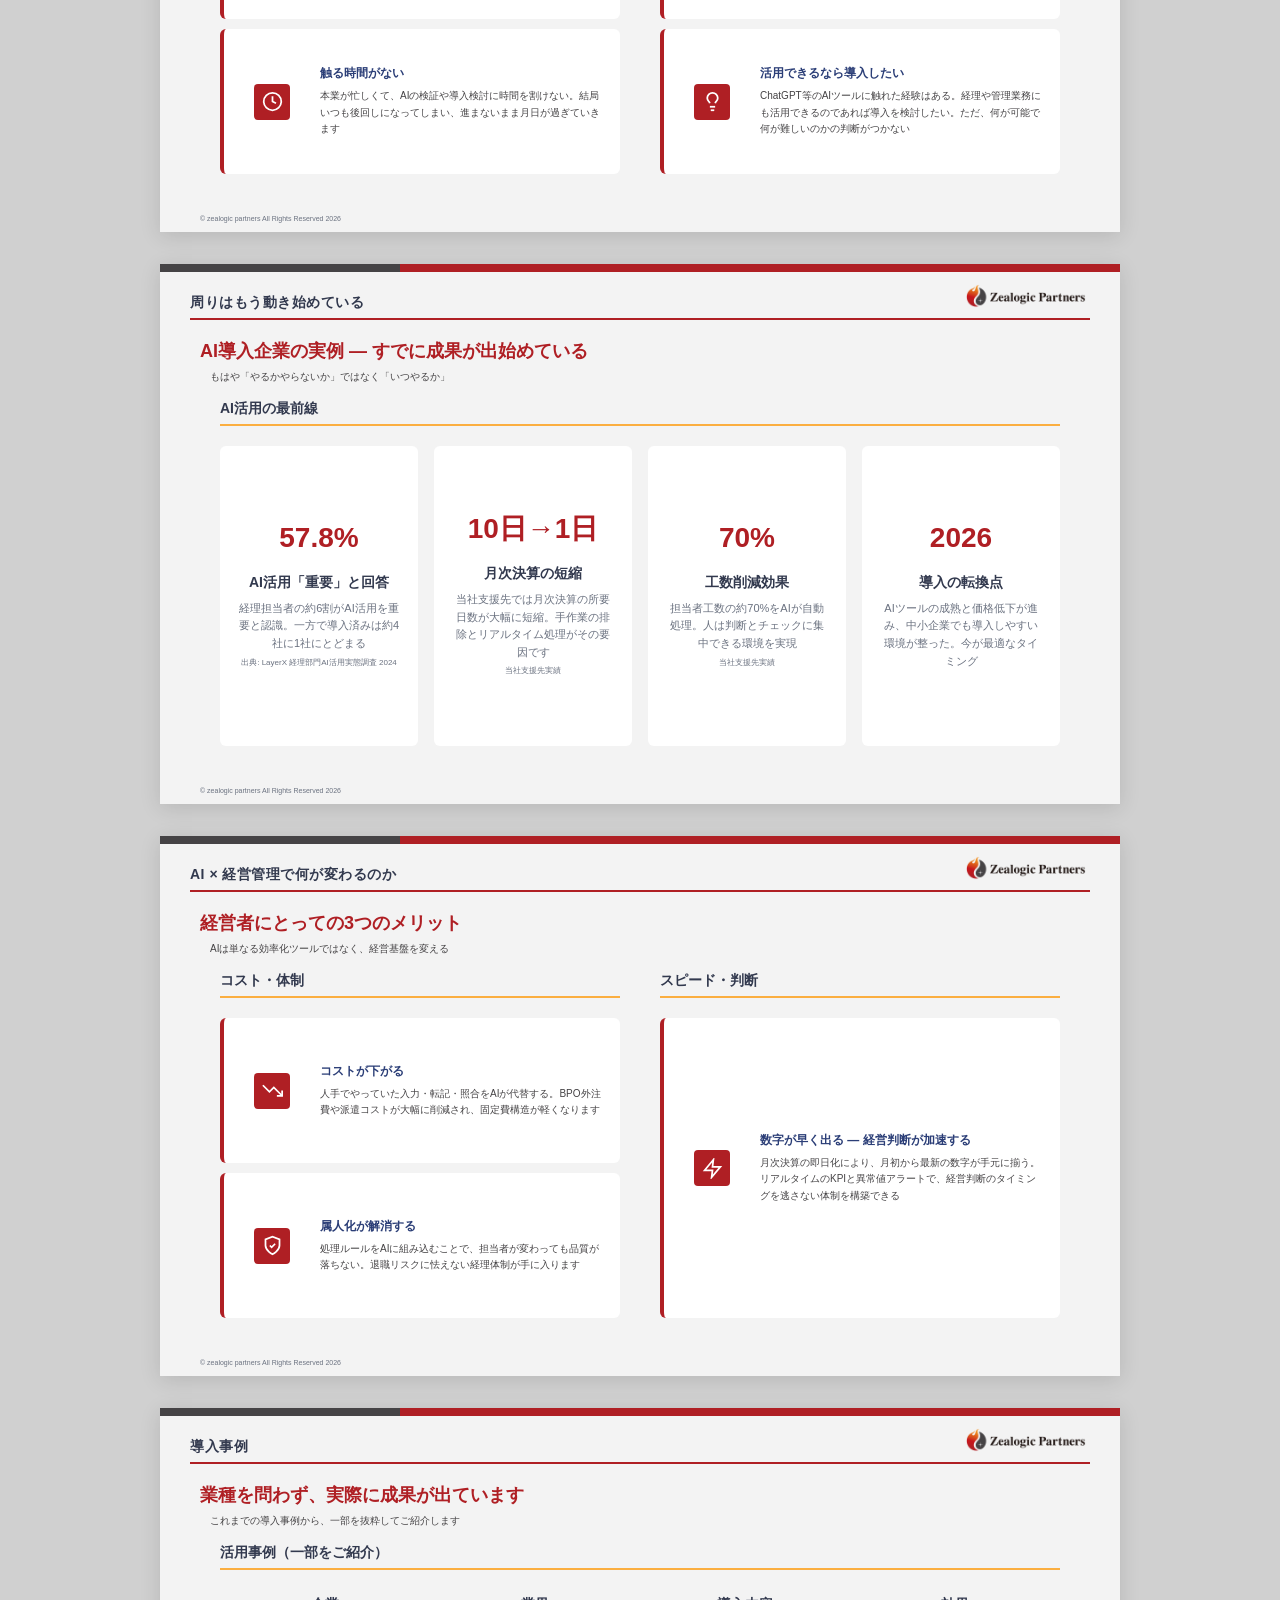
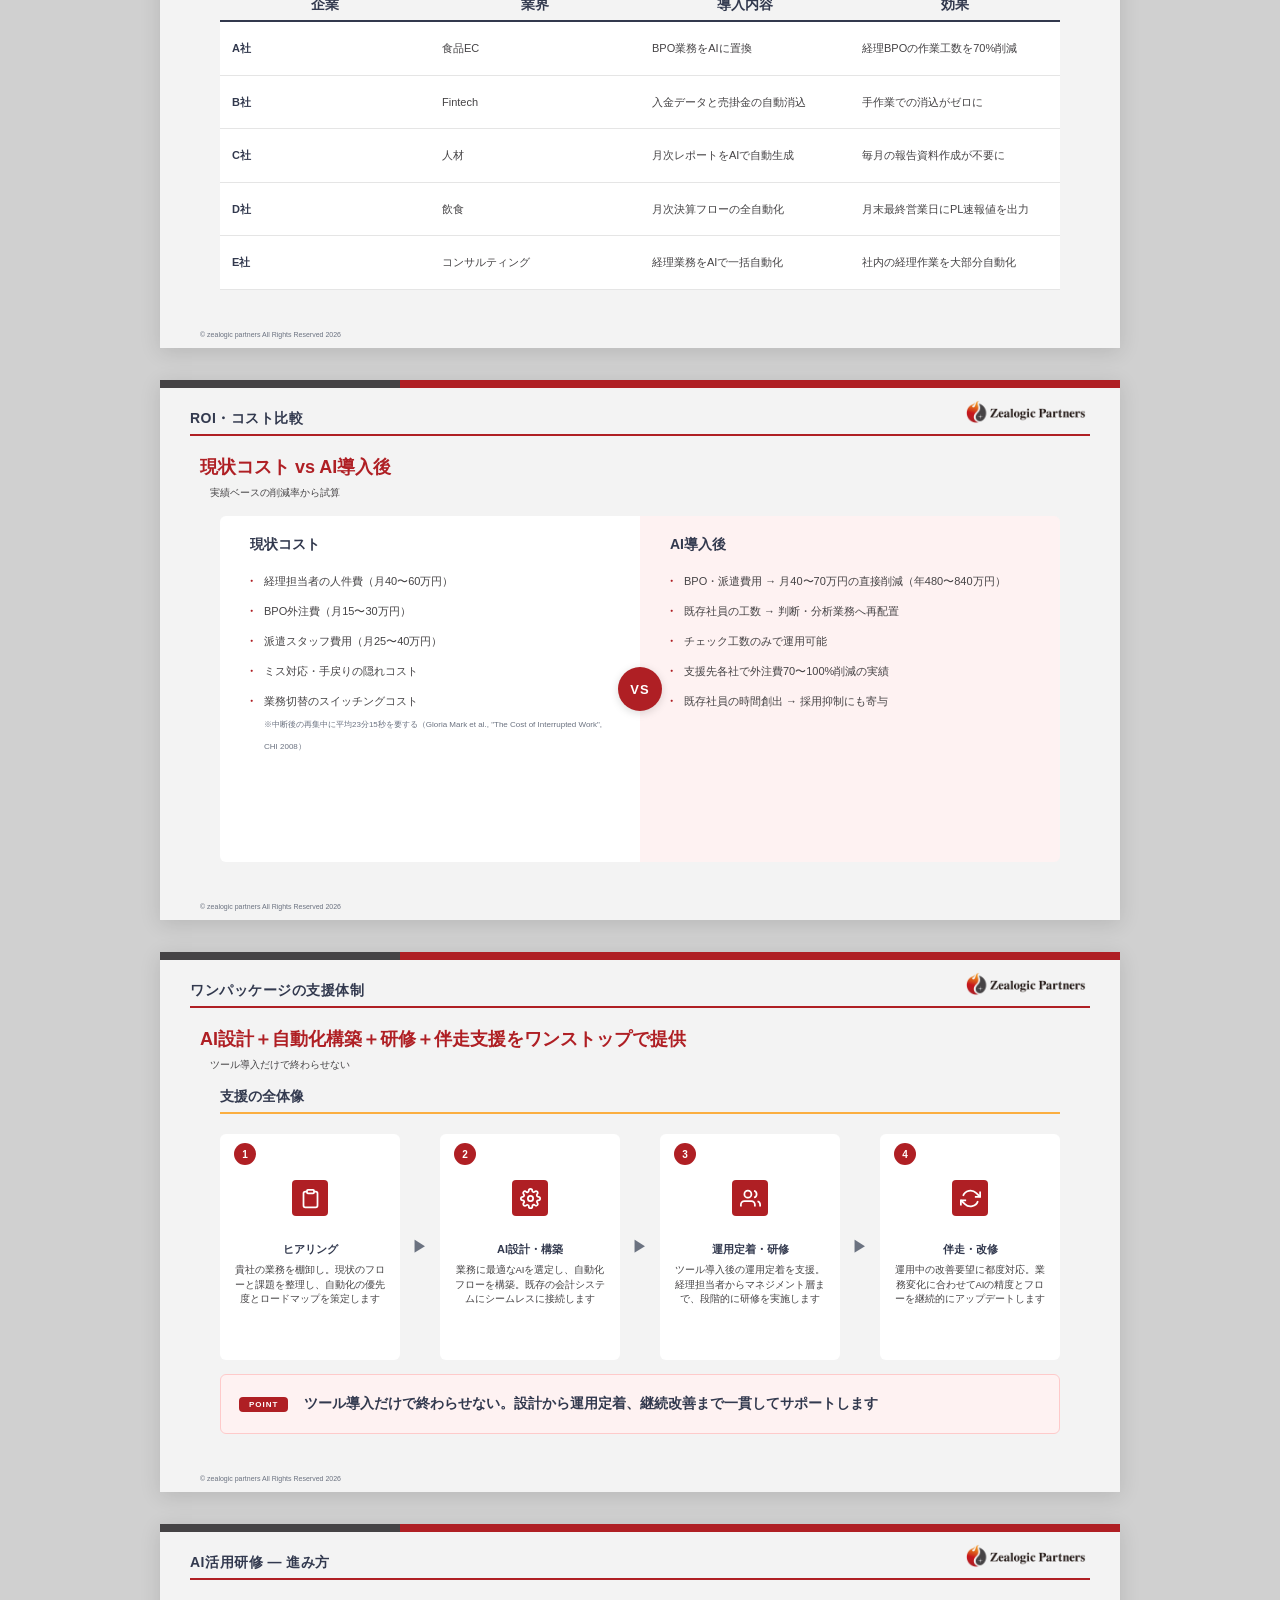
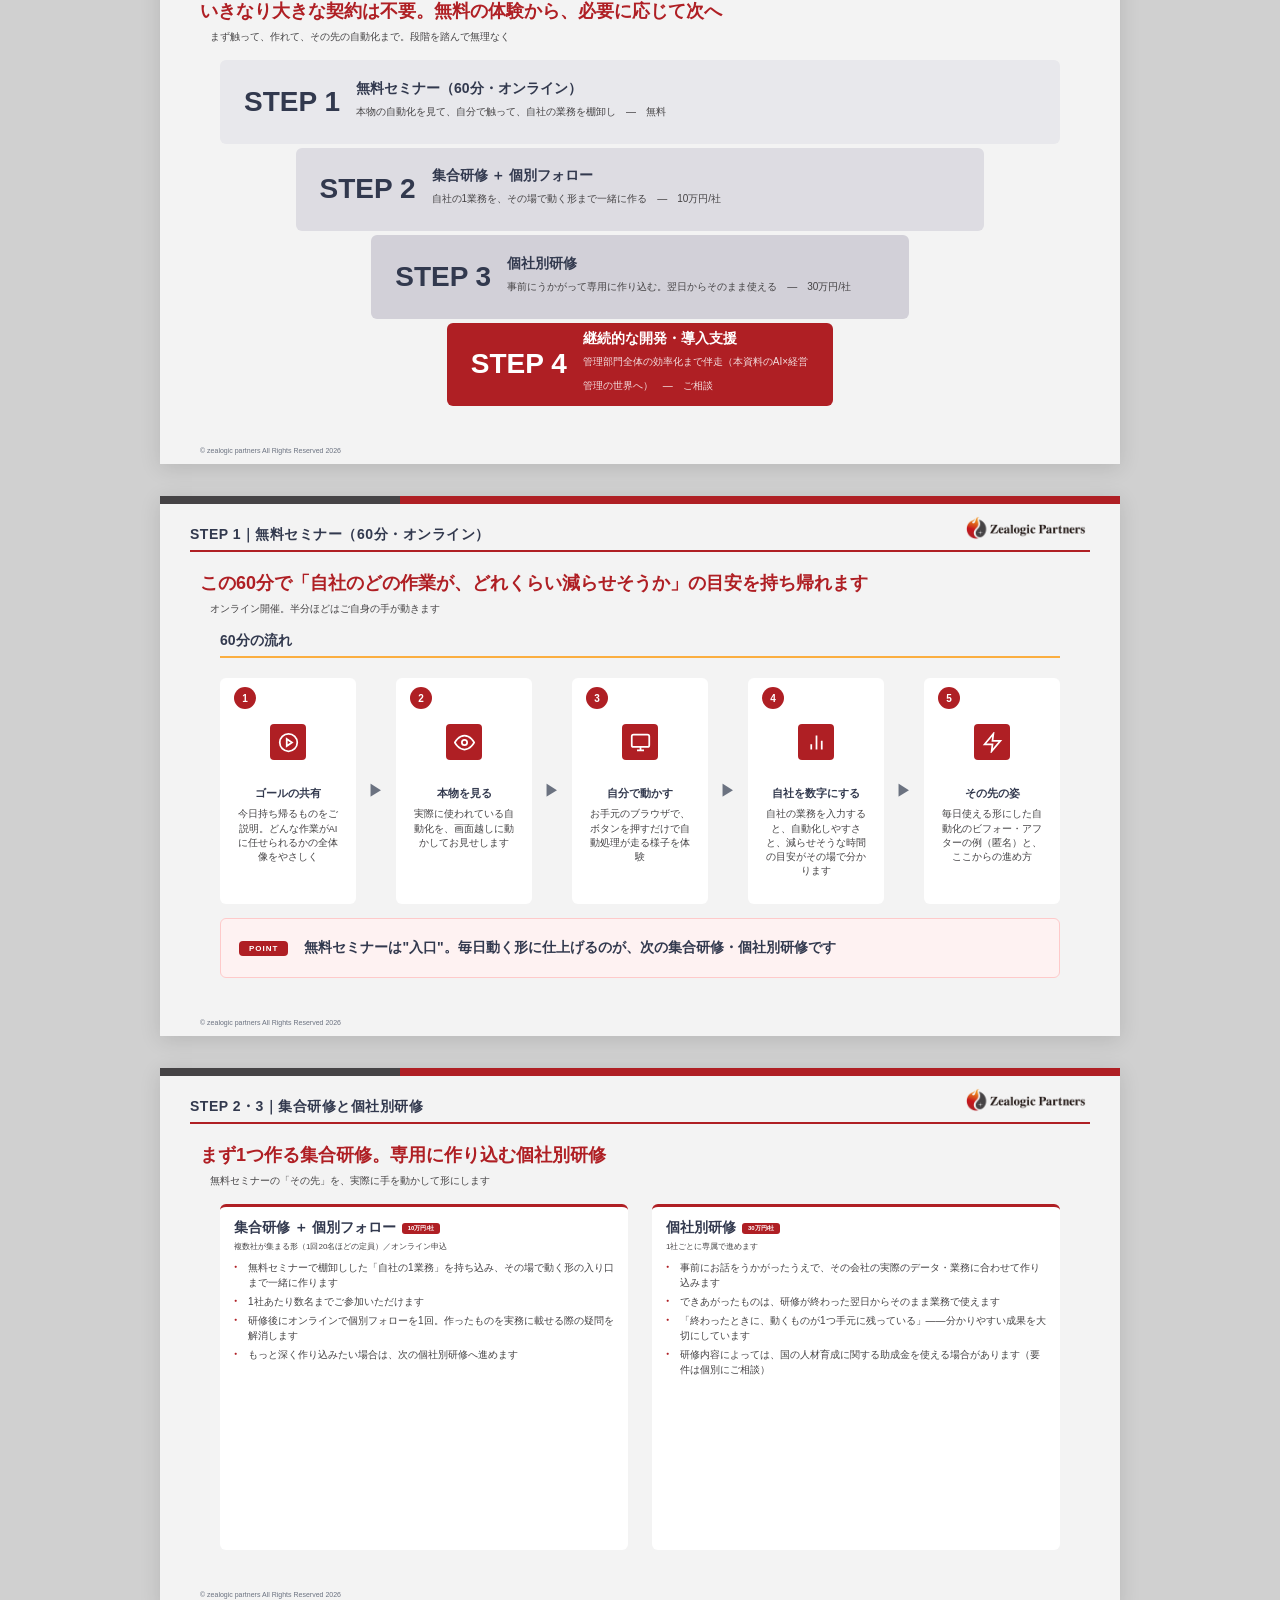
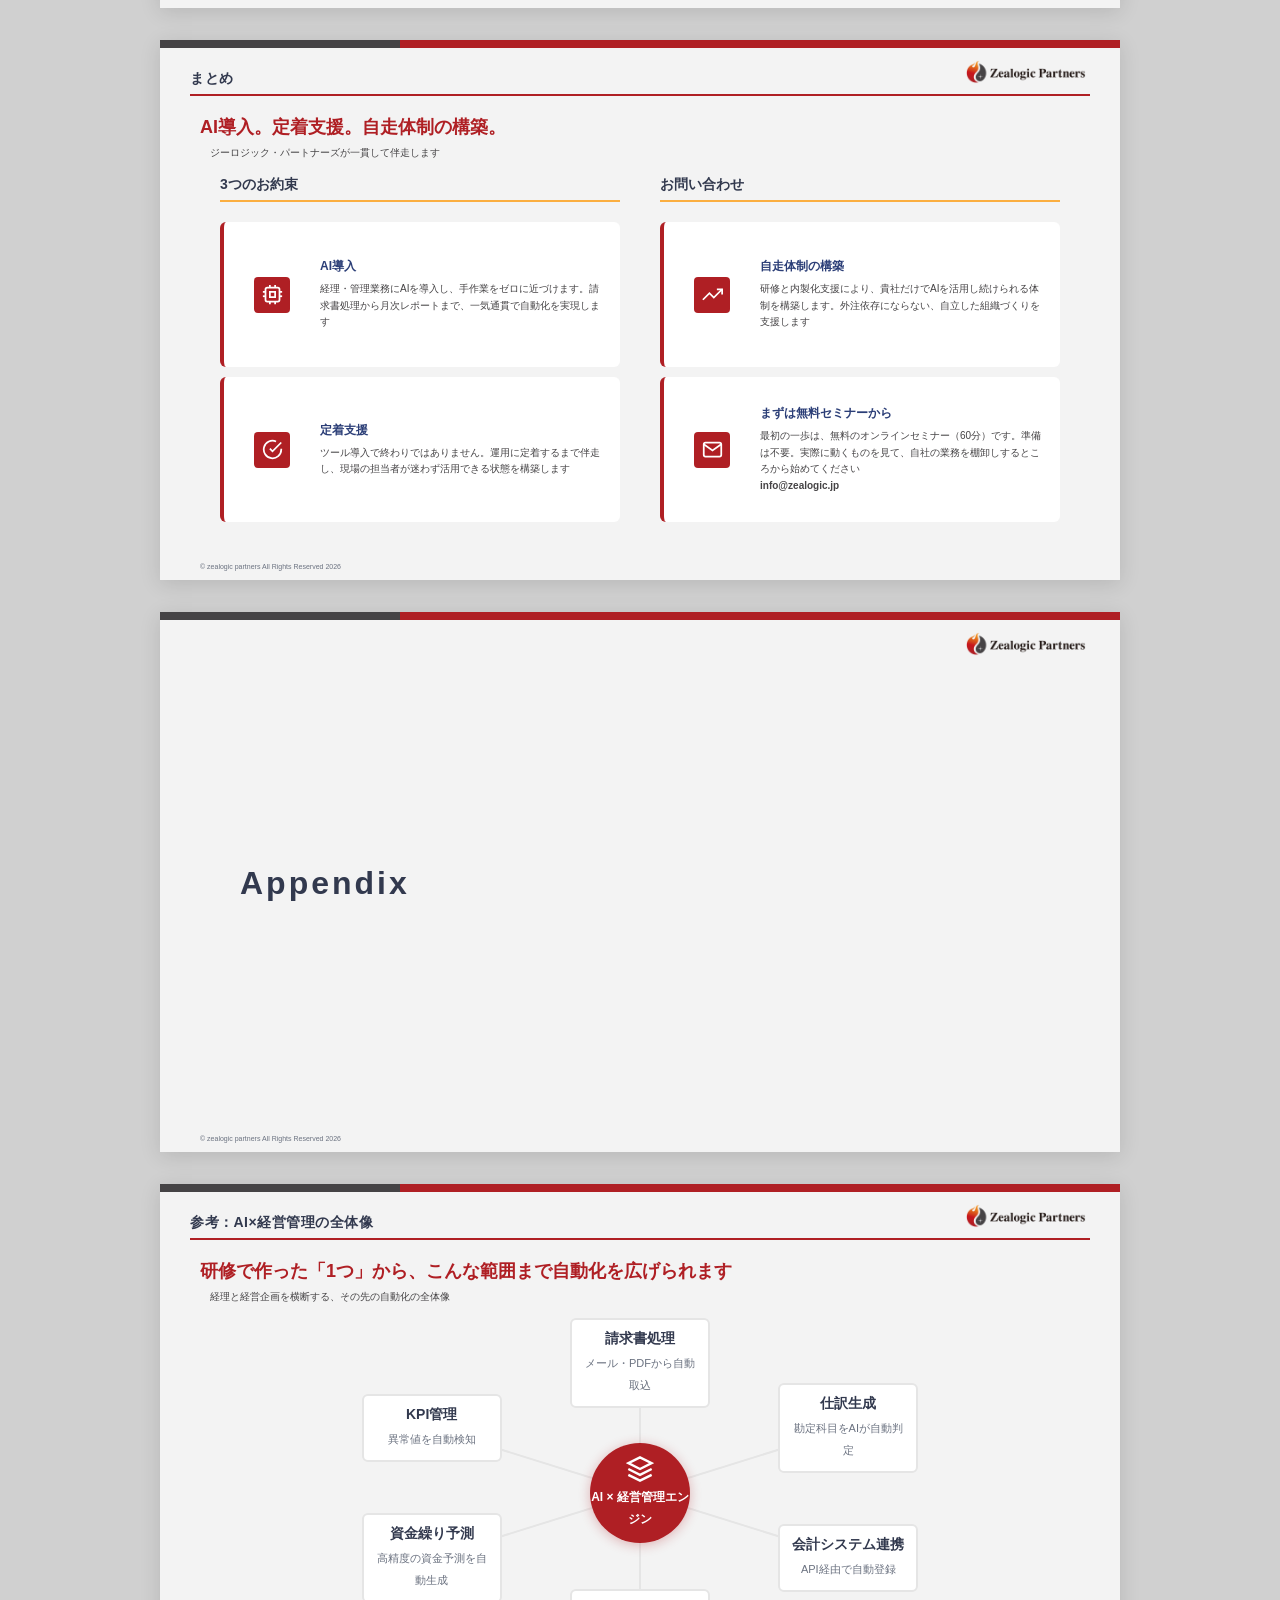
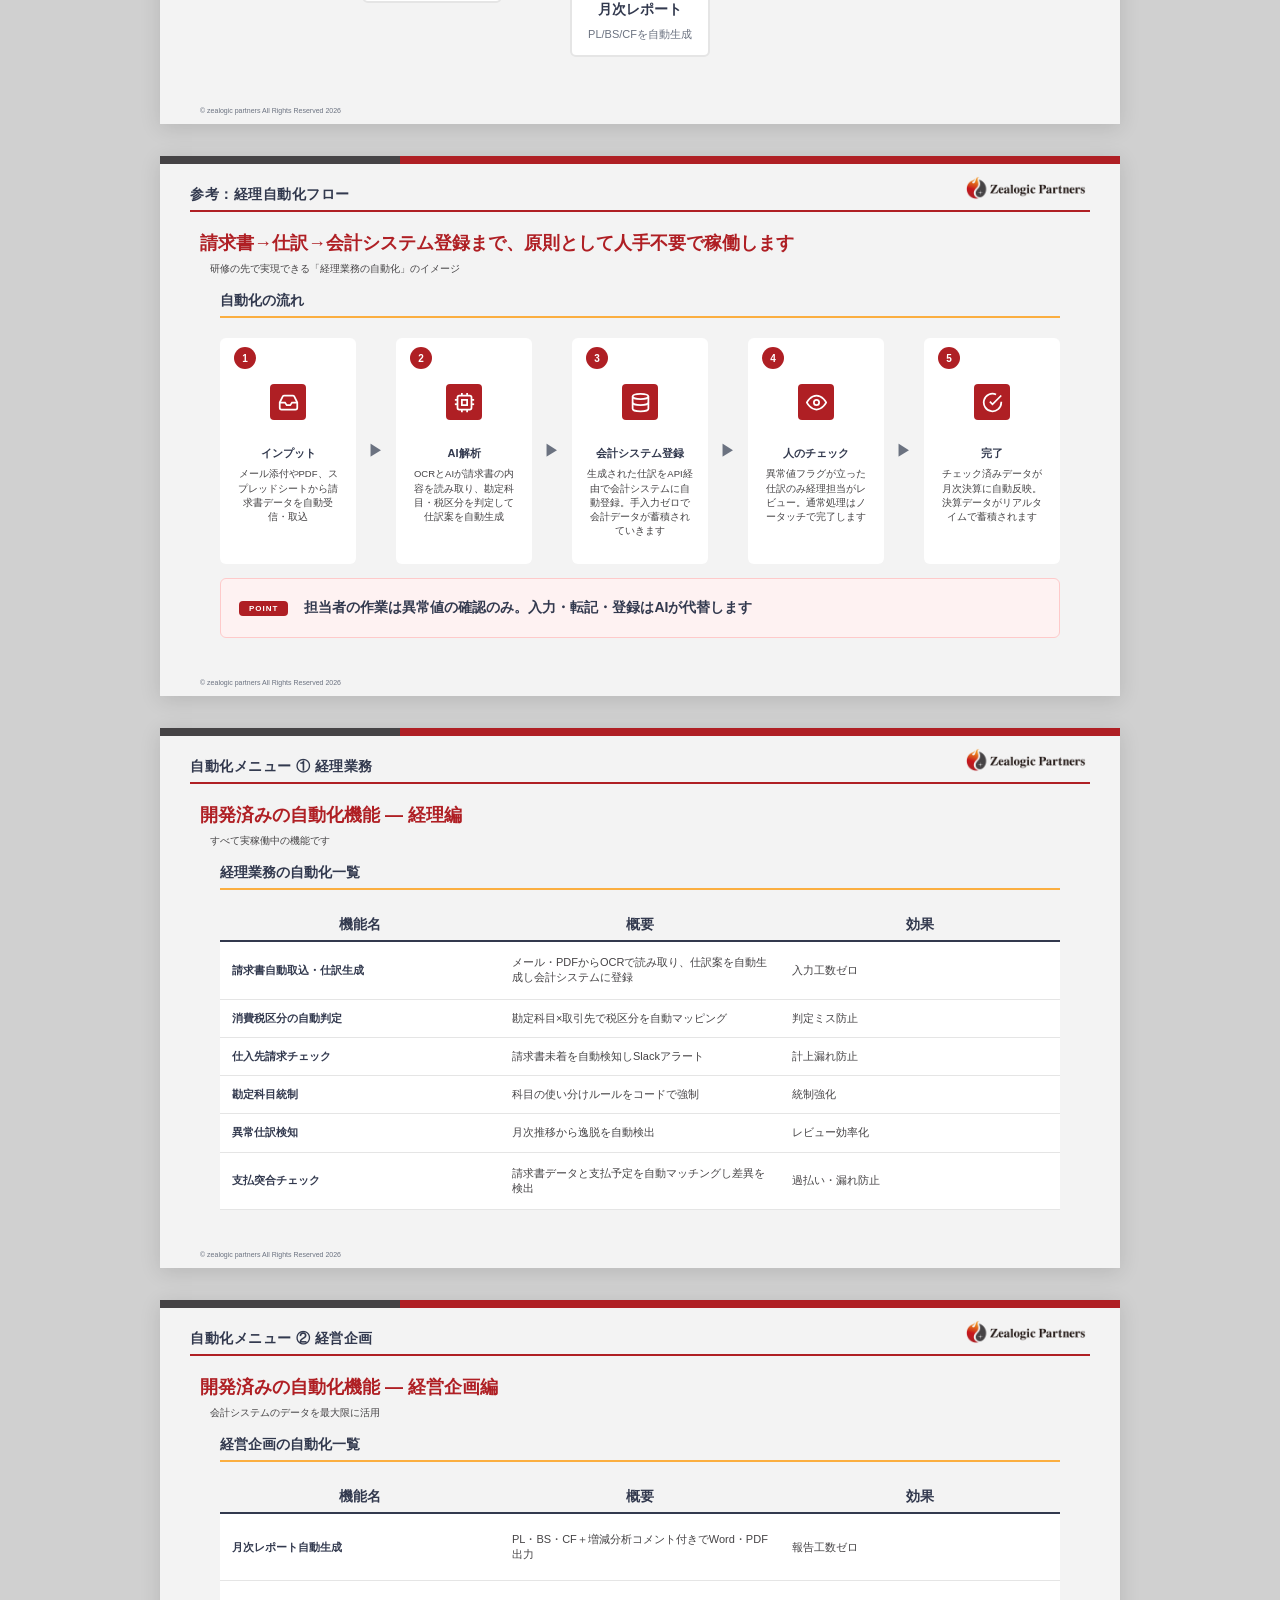
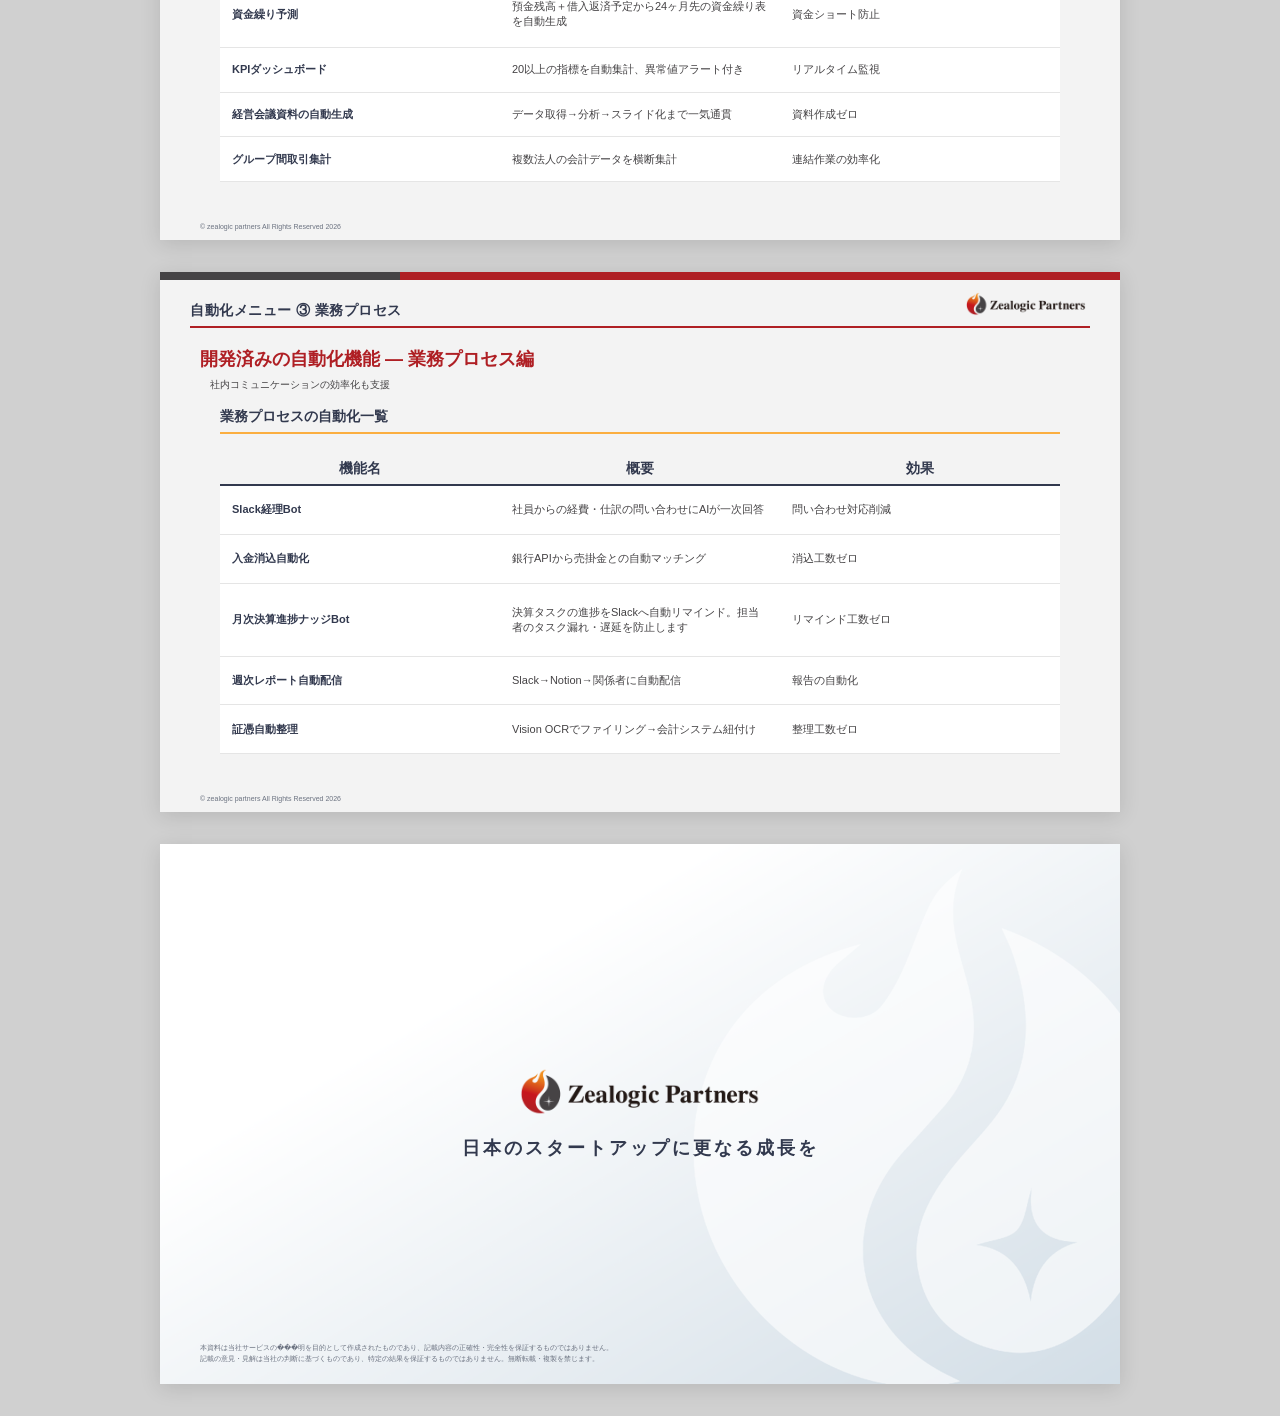
==== commit 88b5224e: "営業資料v3: 経理フロー・解決hub図をAppendixへ移動、導入実績を事例へリフレーム" ====
--- a/proposal/index.html
+++ b/proposal/index.html
@@ -341,15 +341,306 @@
   <div class="slide-footer">© zealogic partners All Rights Reserved 2026</div>
 </div>
 
-<!-- ===== Slide 5: 当社の解決アプローチ ===== -->
-<div class="slide" data-slide="5">
-  <div class="slide-header">
-    <span class="slide-header__title">当社であればこう解決できます</span>
-    <img class="slide-header__logo" src="images/logo.png" alt="Zealogic Partners">
-  </div>
-  <div class="slide-subtitle">
-    <div class="slide-subtitle__main">AI × 経営管理の自動化 — ジーロジックのアプローチ</div>
-    <div class="slide-subtitle__desc">経理と経営企画を横断する統合AIプラットフォーム</div>
+<!-- ===== Slide 10: 導入実績サマリ ===== -->
+<div class="slide" data-slide="10">
+  <div class="slide-header">
+    <span class="slide-header__title">導入事例</span>
+    <img class="slide-header__logo" src="images/logo.png" alt="Zealogic Partners">
+  </div>
+  <div class="slide-subtitle">
+    <div class="slide-subtitle__main">業種を問わず、実際に成果が出ています</div>
+    <div class="slide-subtitle__desc">これまでの導入事例から、一部を抜粋してご紹介します</div>
+  </div>
+  <div class="slide-content slide-content--with-subtitle">
+    <div style="height: 346px; padding: 0 20px; display: flex; flex-direction: column; gap: 10px;">
+      <div class="section-title">活用事例（一部をご紹介）</div>
+      <table class="z-table" style="height: 100%;">
+        <thead><tr><th>企業</th><th>業界</th><th>導入内容</th><th>効果</th></tr></thead>
+        <tbody>
+          <tr><td>A社</td><td>食品EC</td><td>BPO業務をAIに置換</td><td>経理BPOの作業工数を70%削減</td></tr>
+          <tr><td>B社</td><td>Fintech</td><td>入金データと売掛金の自動消込</td><td>手作業での消込がゼロに</td></tr>
+          <tr><td>C社</td><td>人材</td><td>月次レポートをAIで自動生成</td><td>毎月の報告資料作成が不要に</td></tr>
+          <tr><td>D社</td><td>飲食</td><td>月次決算フローの全自動化</td><td>月末最終営業日にPL速報値を出力</td></tr>
+          <tr><td>E社</td><td>コンサルティング</td><td>経理業務をAIで一括自動化</td><td>社内の経理作業を大部分自動化</td></tr>
+        </tbody>
+      </table>
+    </div>
+  </div>
+  <div class="slide-footer">© zealogic partners All Rights Reserved 2026</div>
+</div>
+
+<!-- ===== Slide 11: コスト比較 ===== -->
+<div class="slide" data-slide="11">
+  <div class="slide-header">
+    <span class="slide-header__title">ROI・コスト比較</span>
+    <img class="slide-header__logo" src="images/logo.png" alt="Zealogic Partners">
+  </div>
+  <div class="slide-subtitle">
+    <div class="slide-subtitle__main">現状コスト vs AI導入後</div>
+    <div class="slide-subtitle__desc">実績ベースの削減率から試算</div>
+  </div>
+  <div class="slide-content slide-content--with-subtitle">
+    <div style="height: 346px; padding: 0 20px;">
+      <div class="vs-split">
+        <div class="vs-split__panel vs-split__panel--left">
+          <div class="vs-split__label">現状コスト</div>
+          <ul class="vs-split__list"><li>経理担当者の人件費（月40〜60万円）</li><li>BPO外注費（月15〜30万円）</li><li>派遣スタッフ費用（月25〜40万円）</li><li>ミス対応・手戻りの隠れコスト</li><li>業務切替のスイッチングコスト<br><span style="font-size:8px; color:var(--c-text-light);">※中断後の再集中に平均23分15秒を要する（Gloria Mark et al., "The Cost of Interrupted Work", CHI 2008）</span></li></ul>
+          <div class="vs-split__image"></div>
+        </div>
+        <div class="vs-split__badge">VS</div>
+        <div class="vs-split__panel vs-split__panel--right">
+          <div class="vs-split__label">AI導入後</div>
+          <ul class="vs-split__list"><li>BPO・派遣費用 → 月40〜70万円の直接削減（年480〜840万円）</li><li>既存社員の工数 → 判断・分析業務へ再配置</li><li>チェック工数のみで運用可能</li><li>支援先各社で外注費70〜100%削減の実績</li><li>既存社員の時間創出 → 採用抑制にも寄与</li></ul>
+          <div class="vs-split__image"></div>
+        </div>
+      </div>
+    </div>
+  </div>
+  <div class="slide-footer">© zealogic partners All Rights Reserved 2026</div>
+</div>
+
+<!-- ===== Slide 13: ワンパッケージ支援 ===== -->
+<div class="slide" data-slide="13">
+  <div class="slide-header">
+    <span class="slide-header__title">ワンパッケージの支援体制</span>
+    <img class="slide-header__logo" src="images/logo.png" alt="Zealogic Partners">
+  </div>
+  <div class="slide-subtitle">
+    <div class="slide-subtitle__main">AI設計＋自動化構築＋研修＋伴走支援をワンストップで提供</div>
+    <div class="slide-subtitle__desc">ツール導入だけで終わらせない</div>
+  </div>
+  <div class="slide-content slide-content--with-subtitle">
+    <div style="height: 346px; padding: 0 20px; display: flex; flex-direction: column; gap: 10px;">
+      <div class="section-title">支援の全体像</div>
+      <div class="steps" style="width: 100%; flex: 1; align-items: stretch;">
+        <div class="step" style="display: flex; flex-direction: column; align-items: center; text-align: center; padding-top: 30px;">
+          <div class="step__number">1</div>
+          <div class="card__icon" style="margin: 16px 0 12px;"><svg viewBox="0 0 24 24" fill="none" stroke="currentColor" stroke-width="2"><path d="M16 4h2a2 2 0 0 1 2 2v14a2 2 0 0 1-2 2H6a2 2 0 0 1-2-2V6a2 2 0 0 1 2-2h2"/><rect x="8" y="2" width="8" height="4" rx="1" ry="1"/></svg></div>
+          <div class="step__title">ヒアリング</div>
+          <div class="step__body">貴社の業務を棚卸し。現状のフローと課題を整理し、自動化の優先度とロードマップを策定します</div>
+        </div>
+        <div class="step-arrow">&#9654;</div>
+        <div class="step" style="display: flex; flex-direction: column; align-items: center; text-align: center; padding-top: 30px;">
+          <div class="step__number">2</div>
+          <div class="card__icon" style="margin: 16px 0 12px;"><svg viewBox="0 0 24 24" fill="none" stroke="currentColor" stroke-width="2"><circle cx="12" cy="12" r="3"/><path d="M19.4 15a1.65 1.65 0 0 0 .33 1.82l.06.06a2 2 0 0 1 0 2.83 2 2 0 0 1-2.83 0l-.06-.06a1.65 1.65 0 0 0-1.82-.33 1.65 1.65 0 0 0-1 1.51V21a2 2 0 0 1-2 2 2 2 0 0 1-2-2v-.09A1.65 1.65 0 0 0 9 19.4a1.65 1.65 0 0 0-1.82.33l-.06.06a2 2 0 0 1-2.83 0 2 2 0 0 1 0-2.83l.06-.06A1.65 1.65 0 0 0 4.68 15a1.65 1.65 0 0 0-1.51-1H3a2 2 0 0 1-2-2 2 2 0 0 1 2-2h.09A1.65 1.65 0 0 0 4.6 9a1.65 1.65 0 0 0-.33-1.82l-.06-.06a2 2 0 0 1 0-2.83 2 2 0 0 1 2.83 0l.06.06A1.65 1.65 0 0 0 9 4.68a1.65 1.65 0 0 0 1-1.51V3a2 2 0 0 1 2-2 2 2 0 0 1 2 2v.09a1.65 1.65 0 0 0 1 1.51 1.65 1.65 0 0 0 1.82-.33l.06-.06a2 2 0 0 1 2.83 0 2 2 0 0 1 0 2.83l-.06.06a1.65 1.65 0 0 0-.33 1.82V9a1.65 1.65 0 0 0 1.51 1H21a2 2 0 0 1 2 2 2 2 0 0 1-2 2h-.09a1.65 1.65 0 0 0-1.51 1z"/></svg></div>
+          <div class="step__title">AI設計・構築</div>
+          <div class="step__body">業務に最適なAIを選定し、自動化フローを構築。既存の会計システムにシームレスに接続します</div>
+        </div>
+        <div class="step-arrow">&#9654;</div>
+        <div class="step" style="display: flex; flex-direction: column; align-items: center; text-align: center; padding-top: 30px;">
+          <div class="step__number">3</div>
+          <div class="card__icon" style="margin: 16px 0 12px;"><svg viewBox="0 0 24 24" fill="none" stroke="currentColor" stroke-width="2"><path d="M17 21v-2a4 4 0 0 0-4-4H5a4 4 0 0 0-4 4v2"/><circle cx="9" cy="7" r="4"/><path d="M23 21v-2a4 4 0 0 0-3-3.87"/><path d="M16 3.13a4 4 0 0 1 0 7.75"/></svg></div>
+          <div class="step__title">運用定着・研修</div>
+          <div class="step__body">ツール導入後の運用定着を支援。経理担当者からマネジメント層まで、段階的に研修を実施します</div>
+        </div>
+        <div class="step-arrow">&#9654;</div>
+        <div class="step" style="display: flex; flex-direction: column; align-items: center; text-align: center; padding-top: 30px;">
+          <div class="step__number">4</div>
+          <div class="card__icon" style="margin: 16px 0 12px;"><svg viewBox="0 0 24 24" fill="none" stroke="currentColor" stroke-width="2"><polyline points="23 4 23 10 17 10"/><polyline points="1 20 1 14 7 14"/><path d="M3.51 9a9 9 0 0 1 14.85-3.36L23 10M1 14l4.64 4.36A9 9 0 0 0 20.49 15"/></svg></div>
+          <div class="step__title">伴走・改修</div>
+          <div class="step__body">運用中の改善要望に都度対応。業務変化に合わせてAIの精度とフローを継続的にアップデートします</div>
+        </div>
+      </div>
+      <div class="core-value" style="background: #FEF2F2; border-color: #FECACA; min-height: 60px; margin-top: 4px;">
+        <div class="core-value__label" style="background: var(--c-red); color: var(--c-white); border: none; padding: 3px 10px; border-radius: 4px;">POINT</div>
+        <div class="core-value__text">ツール導入だけで終わらせない。設計から運用定着、継続改善まで一貫してサポートします</div>
+      </div>
+    </div>
+  </div>
+  <div class="slide-footer">© zealogic partners All Rights Reserved 2026</div>
+</div>
+
+<!-- ===== Slide 14: AI活用研修 進み方（4ステップ） ===== -->
+<div class="slide" data-slide="14">
+  <div class="slide-header">
+    <span class="slide-header__title">AI活用研修 ― 進み方</span>
+    <img class="slide-header__logo" src="images/logo.png" alt="Zealogic Partners">
+  </div>
+  <div class="slide-subtitle">
+    <div class="slide-subtitle__main">いきなり大きな契約は不要。無料の体験から、必要に応じて次へ</div>
+    <div class="slide-subtitle__desc">まず触って、作れて、その先の自動化まで。段階を踏んで無理なく</div>
+  </div>
+  <div class="slide-content slide-content--with-subtitle">
+    <div style="height: 346px; padding: 0 20px;">
+      <div class="funnel">
+        <div class="funnel__stage funnel__stage--1">
+          <div class="funnel__number">STEP 1</div>
+          <div class="funnel__content"><div class="funnel__label">無料セミナー（60分・オンライン）</div><div class="funnel__desc">本物の自動化を見て、自分で触って、自社の業務を棚卸し　―　無料</div></div>
+        </div>
+        <div class="funnel__stage funnel__stage--2">
+          <div class="funnel__number">STEP 2</div>
+          <div class="funnel__content"><div class="funnel__label">集合研修 ＋ 個別フォロー</div><div class="funnel__desc">自社の1業務を、その場で動く形まで一緒に作る　―　10万円/社</div></div>
+        </div>
+        <div class="funnel__stage funnel__stage--3">
+          <div class="funnel__number">STEP 3</div>
+          <div class="funnel__content"><div class="funnel__label">個社別研修</div><div class="funnel__desc">事前にうかがって専用に作り込む。翌日からそのまま使える　―　30万円/社</div></div>
+        </div>
+        <div class="funnel__stage funnel__stage--4">
+          <div class="funnel__number">STEP 4</div>
+          <div class="funnel__content"><div class="funnel__label">継続的な開発・導入支援</div><div class="funnel__desc">管理部門全体の効率化まで伴走（本資料のAI×経営管理の世界へ）　―　ご相談</div></div>
+        </div>
+      </div>
+    </div>
+  </div>
+  <div class="slide-footer">© zealogic partners All Rights Reserved 2026</div>
+</div>
+
+<!-- ===== Slide 15: 無料セミナー60分（オンライン）の中身 ===== -->
+<div class="slide" data-slide="15">
+  <div class="slide-header">
+    <span class="slide-header__title">STEP 1｜無料セミナー（60分・オンライン）</span>
+    <img class="slide-header__logo" src="images/logo.png" alt="Zealogic Partners">
+  </div>
+  <div class="slide-subtitle">
+    <div class="slide-subtitle__main">この60分で「自社のどの作業が、どれくらい減らせそうか」の目安を持ち帰れます</div>
+    <div class="slide-subtitle__desc">オンライン開催。半分ほどはご自身の手が動きます</div>
+  </div>
+  <div class="slide-content slide-content--with-subtitle">
+    <div style="height: 346px; padding: 0 20px; display: flex; flex-direction: column; gap: 10px;">
+      <div class="section-title">60分の流れ</div>
+      <div class="steps" style="width: 100%; flex: 1; align-items: stretch;">
+        <div class="step" style="display: flex; flex-direction: column; align-items: center; text-align: center; padding-top: 30px;">
+          <div class="step__number">1</div>
+          <div class="card__icon" style="margin: 16px 0 12px;"><svg viewBox="0 0 24 24" fill="none" stroke="currentColor" stroke-width="2"><circle cx="12" cy="12" r="10"/><polygon points="10 8 16 12 10 16 10 8"/></svg></div>
+          <div class="step__title">ゴールの共有</div>
+          <div class="step__body">今日持ち帰るものをご説明。どんな作業がAIに任せられるかの全体像をやさしく</div>
+        </div>
+        <div class="step-arrow">&#9654;</div>
+        <div class="step" style="display: flex; flex-direction: column; align-items: center; text-align: center; padding-top: 30px;">
+          <div class="step__number">2</div>
+          <div class="card__icon" style="margin: 16px 0 12px;"><svg viewBox="0 0 24 24" fill="none" stroke="currentColor" stroke-width="2"><path d="M1 12s4-8 11-8 11 8 11 8-4 8-11 8-11-8-11-8z"/><circle cx="12" cy="12" r="3"/></svg></div>
+          <div class="step__title">本物を見る</div>
+          <div class="step__body">実際に使われている自動化を、画面越しに動かしてお見せします</div>
+        </div>
+        <div class="step-arrow">&#9654;</div>
+        <div class="step" style="display: flex; flex-direction: column; align-items: center; text-align: center; padding-top: 30px;">
+          <div class="step__number">3</div>
+          <div class="card__icon" style="margin: 16px 0 12px;"><svg viewBox="0 0 24 24" fill="none" stroke="currentColor" stroke-width="2"><rect x="2" y="3" width="20" height="14" rx="2" ry="2"/><line x1="8" y1="21" x2="16" y2="21"/><line x1="12" y1="17" x2="12" y2="21"/></svg></div>
+          <div class="step__title">自分で動かす</div>
+          <div class="step__body">お手元のブラウザで、ボタンを押すだけで自動処理が走る様子を体験</div>
+        </div>
+        <div class="step-arrow">&#9654;</div>
+        <div class="step" style="display: flex; flex-direction: column; align-items: center; text-align: center; padding-top: 30px;">
+          <div class="step__number">4</div>
+          <div class="card__icon" style="margin: 16px 0 12px;"><svg viewBox="0 0 24 24" fill="none" stroke="currentColor" stroke-width="2"><line x1="18" y1="20" x2="18" y2="10"/><line x1="12" y1="20" x2="12" y2="4"/><line x1="6" y1="20" x2="6" y2="14"/></svg></div>
+          <div class="step__title">自社を数字にする</div>
+          <div class="step__body">自社の業務を入力すると、自動化しやすさと、減らせそうな時間の目安がその場で分かります</div>
+        </div>
+        <div class="step-arrow">&#9654;</div>
+        <div class="step" style="display: flex; flex-direction: column; align-items: center; text-align: center; padding-top: 30px;">
+          <div class="step__number">5</div>
+          <div class="card__icon" style="margin: 16px 0 12px;"><svg viewBox="0 0 24 24" fill="none" stroke="currentColor" stroke-width="2"><path d="M13 2L3 14h9l-1 8 10-12h-9l1-8z"/></svg></div>
+          <div class="step__title">その先の姿</div>
+          <div class="step__body">毎日使える形にした自動化のビフォー・アフターの例（匿名）と、ここからの進め方</div>
+        </div>
+      </div>
+      <div class="core-value" style="background: #FEF2F2; border-color: #FECACA; min-height: 60px; margin-top: 4px;">
+        <div class="core-value__label" style="background: var(--c-red); color: var(--c-white); border: none; padding: 3px 10px; border-radius: 4px;">POINT</div>
+        <div class="core-value__text">無料セミナーは"入口"。毎日動く形に仕上げるのが、次の集合研修・個社別研修です</div>
+      </div>
+    </div>
+  </div>
+  <div class="slide-footer">© zealogic partners All Rights Reserved 2026</div>
+</div>
+
+<!-- ===== Slide 15b: 集合研修・個社別研修と料金 ===== -->
+<div class="slide" data-slide="15b">
+  <div class="slide-header">
+    <span class="slide-header__title">STEP 2・3｜集合研修と個社別研修</span>
+    <img class="slide-header__logo" src="images/logo.png" alt="Zealogic Partners">
+  </div>
+  <div class="slide-subtitle">
+    <div class="slide-subtitle__main">まず1つ作る集合研修。専用に作り込む個社別研修</div>
+    <div class="slide-subtitle__desc">無料セミナーの「その先」を、実際に手を動かして形にします</div>
+  </div>
+  <div class="slide-content slide-content--with-subtitle">
+    <div class="grid-2col" style="gap: 24px; height: 346px; padding: 0 20px;">
+      <div class="service-block" style="height: 100%; display: flex; flex-direction: column;">
+        <div class="service-block__title" style="font-size: 14px;">集合研修 ＋ 個別フォロー<span class="badge">10万円/社</span></div>
+        <div class="service-block__subtitle">複数社が集まる形（1回20名ほどの定員）／オンライン申込</div>
+        <ul class="service-list" style="flex: 1;">
+          <li style="font-size: 10px;">無料セミナーで棚卸しした「自社の1業務」を持ち込み、その場で動く形の入り口まで一緒に作ります</li>
+          <li style="font-size: 10px;">1社あたり数名までご参加いただけます</li>
+          <li style="font-size: 10px;">研修後にオンラインで個別フォローを1回。作ったものを実務に載せる際の疑問を解消します</li>
+          <li style="font-size: 10px;">もっと深く作り込みたい場合は、次の個社別研修へ進めます</li>
+        </ul>
+      </div>
+      <div class="service-block" style="height: 100%; display: flex; flex-direction: column;">
+        <div class="service-block__title" style="font-size: 14px;">個社別研修<span class="badge">30万円/社</span></div>
+        <div class="service-block__subtitle">1社ごとに専属で進めます</div>
+        <ul class="service-list" style="flex: 1;">
+          <li style="font-size: 10px;">事前にお話をうかがったうえで、その会社の実際のデータ・業務に合わせて作り込みます</li>
+          <li style="font-size: 10px;">できあがったものは、研修が終わった翌日からそのまま業務で使えます</li>
+          <li style="font-size: 10px;">「終わったときに、動くものが1つ手元に残っている」——分かりやすい成果を大切にしています</li>
+          <li style="font-size: 10px;">研修内容によっては、国の人材育成に関する助成金を使える場合があります（要件は個別にご相談）</li>
+        </ul>
+      </div>
+    </div>
+  </div>
+  <div class="slide-footer">© zealogic partners All Rights Reserved 2026</div>
+</div>
+
+<!-- ===== Slide 16: まとめ ===== -->
+<div class="slide" data-slide="16">
+  <div class="slide-header">
+    <span class="slide-header__title">まとめ</span>
+    <img class="slide-header__logo" src="images/logo.png" alt="Zealogic Partners">
+  </div>
+  <div class="slide-subtitle">
+    <div class="slide-subtitle__main">AI導入。定着支援。自走体制の構築。</div>
+    <div class="slide-subtitle__desc">ジーロジック・パートナーズが一貫して伴走します</div>
+  </div>
+  <div class="slide-content slide-content--with-subtitle">
+    <div class="grid-2col" style="gap: 40px; height: 346px; padding: 0 20px;">
+      <div class="flex-col" style="gap: 10px; height: 100%;">
+        <div class="section-title">3つのお約束</div>
+        <div class="card card--bordered" style="flex: 1; display: flex; align-items: center; gap: 30px; padding-left: 30px;">
+          <div class="card__icon"><svg viewBox="0 0 24 24" fill="none" stroke="currentColor" stroke-width="2"><rect x="4" y="4" width="16" height="16" rx="2" ry="2"/><rect x="9" y="9" width="6" height="6"/><line x1="9" y1="1" x2="9" y2="4"/><line x1="15" y1="1" x2="15" y2="4"/><line x1="9" y1="20" x2="9" y2="23"/><line x1="15" y1="20" x2="15" y2="23"/><line x1="20" y1="9" x2="23" y2="9"/><line x1="20" y1="14" x2="23" y2="14"/><line x1="1" y1="9" x2="4" y2="9"/><line x1="1" y1="14" x2="4" y2="14"/></svg></div>
+          <div><div class="card__title">AI導入</div><div class="card__body">経理・管理業務にAIを導入し、手作業をゼロに近づけます。請求書処理から月次レポートまで、一気通貫で自動化を実現します</div></div>
+        </div>
+        <div class="card card--bordered" style="flex: 1; display: flex; align-items: center; gap: 30px; padding-left: 30px;">
+          <div class="card__icon"><svg viewBox="0 0 24 24" fill="none" stroke="currentColor" stroke-width="2"><path d="M22 11.08V12a10 10 0 1 1-5.93-9.14"/><polyline points="22 4 12 14.01 9 11.01"/></svg></div>
+          <div><div class="card__title">定着支援</div><div class="card__body">ツール導入で終わりではありません。運用に定着するまで伴走し、現場の担当者が迷わず活用できる状態を構築します</div></div>
+        </div>
+      </div>
+      <div class="flex-col" style="gap: 10px; height: 100%;">
+        <div class="section-title">お問い合わせ</div>
+        <div class="card card--bordered" style="flex: 1; display: flex; align-items: center; gap: 30px; padding-left: 30px;">
+          <div class="card__icon"><svg viewBox="0 0 24 24" fill="none" stroke="currentColor" stroke-width="2"><polyline points="23 6 13.5 15.5 8.5 10.5 1 18"/><polyline points="17 6 23 6 23 12"/></svg></div>
+          <div><div class="card__title">自走体制の構築</div><div class="card__body">研修と内製化支援により、貴社だけでAIを活用し続けられる体制を構築します。外注依存にならない、自立した組織づくりを支援します</div></div>
+        </div>
+        <div class="card card--bordered" style="flex: 1; display: flex; align-items: center; gap: 30px; padding-left: 30px;">
+          <div class="card__icon"><svg viewBox="0 0 24 24" fill="none" stroke="currentColor" stroke-width="2"><path d="M4 4h16c1.1 0 2 .9 2 2v12c0 1.1-.9 2-2 2H4c-1.1 0-2-.9-2-2V6c0-1.1.9-2 2-2z"/><polyline points="22,6 12,13 2,6"/></svg></div>
+          <div><div class="card__title">まずは無料セミナーから</div><div class="card__body">最初の一歩は、無料のオンラインセミナー（60分）です。準備は不要。実際に動くものを見て、自社の業務を棚卸しするところから始めてください<br><strong>info@zealogic.jp</strong></div></div>
+        </div>
+      </div>
+    </div>
+  </div>
+  <div class="slide-footer">© zealogic partners All Rights Reserved 2026</div>
+</div>
+
+<!-- MAIN_CONTENT_END -->
+
+<!-- ============================================================
+     BACK MATTER (固定)
+     ============================================================ -->
+
+<!-- ===== Appendix 扉 ===== -->
+<div class="slide slide--appendix" data-slide="appendix">
+  <div class="slide-header"><span class="slide-header__title"></span><img class="slide-header__logo" src="images/logo.png" alt="Zealogic Partners"></div>
+  <div class="slide-content" style="display: flex; align-items: center;"><div class="appendix-title">Appendix</div></div>
+  <div class="slide-footer">© zealogic partners All Rights Reserved 2026</div>
+</div>
+
+<!-- ===== Appendix A00: 全体像 ===== -->
+<div class="slide" data-slide="a00">
+  <div class="slide-header">
+    <span class="slide-header__title">参考：AI×経営管理の全体像</span>
+    <img class="slide-header__logo" src="images/logo.png" alt="Zealogic Partners">
+  </div>
+  <div class="slide-subtitle">
+    <div class="slide-subtitle__main">研修で作った「1つ」から、こんな範囲まで自動化を広げられます</div>
+    <div class="slide-subtitle__desc">経理と経営企画を横断する、その先の自動化の全体像</div>
   </div>
   <div class="slide-content slide-content--with-subtitle">
     <div style="height: 346px; padding: 0 20px;">
@@ -378,15 +669,15 @@
   <div class="slide-footer">© zealogic partners All Rights Reserved 2026</div>
 </div>
 
-<!-- ===== Slide 6: 経理自動化フロー ===== -->
-<div class="slide" data-slide="6">
-  <div class="slide-header">
-    <span class="slide-header__title">経理自動化フロー</span>
-    <img class="slide-header__logo" src="images/logo.png" alt="Zealogic Partners">
-  </div>
-  <div class="slide-subtitle">
-    <div class="slide-subtitle__main">請求書→仕訳→会計システム登録→経営レポートまで、原則として人手不要で稼働します</div>
-    <div class="slide-subtitle__desc">経理業務の入力・転記・登録をAIが完全代替</div>
+<!-- ===== Appendix A0: 経理自動化フロー ===== -->
+<div class="slide" data-slide="a0">
+  <div class="slide-header">
+    <span class="slide-header__title">参考：経理自動化フロー</span>
+    <img class="slide-header__logo" src="images/logo.png" alt="Zealogic Partners">
+  </div>
+  <div class="slide-subtitle">
+    <div class="slide-subtitle__main">請求書→仕訳→会計システム登録まで、原則として人手不要で稼働します</div>
+    <div class="slide-subtitle__desc">研修の先で実現できる「経理業務の自動化」のイメージ</div>
   </div>
   <div class="slide-content slide-content--with-subtitle">
     <div style="height: 346px; padding: 0 20px; display: flex; flex-direction: column; gap: 10px;">
@@ -433,297 +724,6 @@
       </div>
     </div>
   </div>
-  <div class="slide-footer">© zealogic partners All Rights Reserved 2026</div>
-</div>
-
-<!-- ===== Slide 10: 導入実績サマリ ===== -->
-<div class="slide" data-slide="10">
-  <div class="slide-header">
-    <span class="slide-header__title">導入実績サマリ</span>
-    <img class="slide-header__logo" src="images/logo.png" alt="Zealogic Partners">
-  </div>
-  <div class="slide-subtitle">
-    <div class="slide-subtitle__main">すでに動いています — 5社の導入実績</div>
-    <div class="slide-subtitle__desc">業種・規模を問わず成果が出ています</div>
-  </div>
-  <div class="slide-content slide-content--with-subtitle">
-    <div style="height: 346px; padding: 0 20px; display: flex; flex-direction: column; gap: 10px;">
-      <div class="section-title">クライアント導入実績</div>
-      <table class="z-table" style="height: 100%;">
-        <thead><tr><th>企業</th><th>業界</th><th>導入内容</th><th>効果</th></tr></thead>
-        <tbody>
-          <tr><td>A社</td><td>食品EC</td><td>BPO業務をAIに置換</td><td>経理BPOの作業工数を70%削減</td></tr>
-          <tr><td>B社</td><td>Fintech</td><td>入金データと売掛金の自動消込</td><td>手作業での消込がゼロに</td></tr>
-          <tr><td>C社</td><td>人材</td><td>月次レポートをAIで自動生成</td><td>毎月の報告資料作成が不要に</td></tr>
-          <tr><td>D社</td><td>飲食</td><td>月次決算フローの全自動化</td><td>月末最終営業日にPL速報値を出力</td></tr>
-          <tr><td>E社</td><td>コンサルティング</td><td>経理業務をAIで一括自動化</td><td>社内の経理作業を大部分自動化</td></tr>
-        </tbody>
-      </table>
-    </div>
-  </div>
-  <div class="slide-footer">© zealogic partners All Rights Reserved 2026</div>
-</div>
-
-<!-- ===== Slide 11: コスト比較 ===== -->
-<div class="slide" data-slide="11">
-  <div class="slide-header">
-    <span class="slide-header__title">ROI・コスト比較</span>
-    <img class="slide-header__logo" src="images/logo.png" alt="Zealogic Partners">
-  </div>
-  <div class="slide-subtitle">
-    <div class="slide-subtitle__main">現状コスト vs AI導入後</div>
-    <div class="slide-subtitle__desc">実績ベースの削減率から試算</div>
-  </div>
-  <div class="slide-content slide-content--with-subtitle">
-    <div style="height: 346px; padding: 0 20px;">
-      <div class="vs-split">
-        <div class="vs-split__panel vs-split__panel--left">
-          <div class="vs-split__label">現状コスト</div>
-          <ul class="vs-split__list"><li>経理担当者の人件費（月40〜60万円）</li><li>BPO外注費（月15〜30万円）</li><li>派遣スタッフ費用（月25〜40万円）</li><li>ミス対応・手戻りの隠れコスト</li><li>業務切替のスイッチングコスト<br><span style="font-size:8px; color:var(--c-text-light);">※中断後の再集中に平均23分15秒を要する（Gloria Mark et al., "The Cost of Interrupted Work", CHI 2008）</span></li></ul>
-          <div class="vs-split__image"></div>
-        </div>
-        <div class="vs-split__badge">VS</div>
-        <div class="vs-split__panel vs-split__panel--right">
-          <div class="vs-split__label">AI導入後</div>
-          <ul class="vs-split__list"><li>BPO・派遣費用 → 月40〜70万円の直接削減（年480〜840万円）</li><li>既存社員の工数 → 判断・分析業務へ再配置</li><li>チェック工数のみで運用可能</li><li>支援先5社で外注費70〜100%削減の実績</li><li>既存社員の時間創出 → 採用抑制にも寄与</li></ul>
-          <div class="vs-split__image"></div>
-        </div>
-      </div>
-    </div>
-  </div>
-  <div class="slide-footer">© zealogic partners All Rights Reserved 2026</div>
-</div>
-
-<!-- ===== Slide 13: ワンパッケージ支援 ===== -->
-<div class="slide" data-slide="13">
-  <div class="slide-header">
-    <span class="slide-header__title">ワンパッケージの支援体制</span>
-    <img class="slide-header__logo" src="images/logo.png" alt="Zealogic Partners">
-  </div>
-  <div class="slide-subtitle">
-    <div class="slide-subtitle__main">AI設計＋自動化構築＋研修＋伴走支援をワンストップで提供</div>
-    <div class="slide-subtitle__desc">ツール導入だけで終わらせない</div>
-  </div>
-  <div class="slide-content slide-content--with-subtitle">
-    <div style="height: 346px; padding: 0 20px; display: flex; flex-direction: column; gap: 10px;">
-      <div class="section-title">支援の全体像</div>
-      <div class="steps" style="width: 100%; flex: 1; align-items: stretch;">
-        <div class="step" style="display: flex; flex-direction: column; align-items: center; text-align: center; padding-top: 30px;">
-          <div class="step__number">1</div>
-          <div class="card__icon" style="margin: 16px 0 12px;"><svg viewBox="0 0 24 24" fill="none" stroke="currentColor" stroke-width="2"><path d="M16 4h2a2 2 0 0 1 2 2v14a2 2 0 0 1-2 2H6a2 2 0 0 1-2-2V6a2 2 0 0 1 2-2h2"/><rect x="8" y="2" width="8" height="4" rx="1" ry="1"/></svg></div>
-          <div class="step__title">ヒアリング</div>
-          <div class="step__body">貴社の業務を棚卸し。現状のフローと課題を整理し、自動化の優先度とロードマップを策定します</div>
-        </div>
-        <div class="step-arrow">&#9654;</div>
-        <div class="step" style="display: flex; flex-direction: column; align-items: center; text-align: center; padding-top: 30px;">
-          <div class="step__number">2</div>
-          <div class="card__icon" style="margin: 16px 0 12px;"><svg viewBox="0 0 24 24" fill="none" stroke="currentColor" stroke-width="2"><circle cx="12" cy="12" r="3"/><path d="M19.4 15a1.65 1.65 0 0 0 .33 1.82l.06.06a2 2 0 0 1 0 2.83 2 2 0 0 1-2.83 0l-.06-.06a1.65 1.65 0 0 0-1.82-.33 1.65 1.65 0 0 0-1 1.51V21a2 2 0 0 1-2 2 2 2 0 0 1-2-2v-.09A1.65 1.65 0 0 0 9 19.4a1.65 1.65 0 0 0-1.82.33l-.06.06a2 2 0 0 1-2.83 0 2 2 0 0 1 0-2.83l.06-.06A1.65 1.65 0 0 0 4.68 15a1.65 1.65 0 0 0-1.51-1H3a2 2 0 0 1-2-2 2 2 0 0 1 2-2h.09A1.65 1.65 0 0 0 4.6 9a1.65 1.65 0 0 0-.33-1.82l-.06-.06a2 2 0 0 1 0-2.83 2 2 0 0 1 2.83 0l.06.06A1.65 1.65 0 0 0 9 4.68a1.65 1.65 0 0 0 1-1.51V3a2 2 0 0 1 2-2 2 2 0 0 1 2 2v.09a1.65 1.65 0 0 0 1 1.51 1.65 1.65 0 0 0 1.82-.33l.06-.06a2 2 0 0 1 2.83 0 2 2 0 0 1 0 2.83l-.06.06a1.65 1.65 0 0 0-.33 1.82V9a1.65 1.65 0 0 0 1.51 1H21a2 2 0 0 1 2 2 2 2 0 0 1-2 2h-.09a1.65 1.65 0 0 0-1.51 1z"/></svg></div>
-          <div class="step__title">AI設計・構築</div>
-          <div class="step__body">業務に最適なAIを選定し、自動化フローを構築。既存の会計システムにシームレスに接続します</div>
-        </div>
-        <div class="step-arrow">&#9654;</div>
-        <div class="step" style="display: flex; flex-direction: column; align-items: center; text-align: center; padding-top: 30px;">
-          <div class="step__number">3</div>
-          <div class="card__icon" style="margin: 16px 0 12px;"><svg viewBox="0 0 24 24" fill="none" stroke="currentColor" stroke-width="2"><path d="M17 21v-2a4 4 0 0 0-4-4H5a4 4 0 0 0-4 4v2"/><circle cx="9" cy="7" r="4"/><path d="M23 21v-2a4 4 0 0 0-3-3.87"/><path d="M16 3.13a4 4 0 0 1 0 7.75"/></svg></div>
-          <div class="step__title">運用定着・研修</div>
-          <div class="step__body">ツール導入後の運用定着を支援。経理担当者からマネジメント層まで、段階的に研修を実施します</div>
-        </div>
-        <div class="step-arrow">&#9654;</div>
-        <div class="step" style="display: flex; flex-direction: column; align-items: center; text-align: center; padding-top: 30px;">
-          <div class="step__number">4</div>
-          <div class="card__icon" style="margin: 16px 0 12px;"><svg viewBox="0 0 24 24" fill="none" stroke="currentColor" stroke-width="2"><polyline points="23 4 23 10 17 10"/><polyline points="1 20 1 14 7 14"/><path d="M3.51 9a9 9 0 0 1 14.85-3.36L23 10M1 14l4.64 4.36A9 9 0 0 0 20.49 15"/></svg></div>
-          <div class="step__title">伴走・改修</div>
-          <div class="step__body">運用中の改善要望に都度対応。業務変化に合わせてAIの精度とフローを継続的にアップデートします</div>
-        </div>
-      </div>
-      <div class="core-value" style="background: #FEF2F2; border-color: #FECACA; min-height: 60px; margin-top: 4px;">
-        <div class="core-value__label" style="background: var(--c-red); color: var(--c-white); border: none; padding: 3px 10px; border-radius: 4px;">POINT</div>
-        <div class="core-value__text">ツール導入だけで終わらせない。設計から運用定着、継続改善まで一貫してサポートします</div>
-      </div>
-    </div>
-  </div>
-  <div class="slide-footer">© zealogic partners All Rights Reserved 2026</div>
-</div>
-
-<!-- ===== Slide 14: AI活用研修 進み方（4ステップ） ===== -->
-<div class="slide" data-slide="14">
-  <div class="slide-header">
-    <span class="slide-header__title">AI活用研修 ― 進み方</span>
-    <img class="slide-header__logo" src="images/logo.png" alt="Zealogic Partners">
-  </div>
-  <div class="slide-subtitle">
-    <div class="slide-subtitle__main">いきなり大きな契約は不要。無料の体験から、必要に応じて次へ</div>
-    <div class="slide-subtitle__desc">まず触って、作れて、その先の自動化まで。段階を踏んで無理なく</div>
-  </div>
-  <div class="slide-content slide-content--with-subtitle">
-    <div style="height: 346px; padding: 0 20px;">
-      <div class="funnel">
-        <div class="funnel__stage funnel__stage--1">
-          <div class="funnel__number">STEP 1</div>
-          <div class="funnel__content"><div class="funnel__label">無料セミナー（60分・オンライン）</div><div class="funnel__desc">本物の自動化を見て、自分で触って、自社の業務を棚卸し　―　無料</div></div>
-        </div>
-        <div class="funnel__stage funnel__stage--2">
-          <div class="funnel__number">STEP 2</div>
-          <div class="funnel__content"><div class="funnel__label">集合研修 ＋ 個別フォロー</div><div class="funnel__desc">自社の1業務を、その場で動く形まで一緒に作る　―　10万円/社</div></div>
-        </div>
-        <div class="funnel__stage funnel__stage--3">
-          <div class="funnel__number">STEP 3</div>
-          <div class="funnel__content"><div class="funnel__label">個社別研修</div><div class="funnel__desc">事前にうかがって専用に作り込む。翌日からそのまま使える　―　30万円/社</div></div>
-        </div>
-        <div class="funnel__stage funnel__stage--4">
-          <div class="funnel__number">STEP 4</div>
-          <div class="funnel__content"><div class="funnel__label">継続的な開発・導入支援</div><div class="funnel__desc">管理部門全体の効率化まで伴走（本資料のAI×経営管理の世界へ）　―　ご相談</div></div>
-        </div>
-      </div>
-    </div>
-  </div>
-  <div class="slide-footer">© zealogic partners All Rights Reserved 2026</div>
-</div>
-
-<!-- ===== Slide 15: 無料セミナー60分（オンライン）の中身 ===== -->
-<div class="slide" data-slide="15">
-  <div class="slide-header">
-    <span class="slide-header__title">STEP 1｜無料セミナー（60分・オンライン）</span>
-    <img class="slide-header__logo" src="images/logo.png" alt="Zealogic Partners">
-  </div>
-  <div class="slide-subtitle">
-    <div class="slide-subtitle__main">この60分で「自社のどの作業が、どれくらい減らせそうか」の目安を持ち帰れます</div>
-    <div class="slide-subtitle__desc">オンライン開催。半分ほどはご自身の手が動きます</div>
-  </div>
-  <div class="slide-content slide-content--with-subtitle">
-    <div style="height: 346px; padding: 0 20px; display: flex; flex-direction: column; gap: 10px;">
-      <div class="section-title">60分の流れ</div>
-      <div class="steps" style="width: 100%; flex: 1; align-items: stretch;">
-        <div class="step" style="display: flex; flex-direction: column; align-items: center; text-align: center; padding-top: 30px;">
-          <div class="step__number">1</div>
-          <div class="card__icon" style="margin: 16px 0 12px;"><svg viewBox="0 0 24 24" fill="none" stroke="currentColor" stroke-width="2"><circle cx="12" cy="12" r="10"/><polygon points="10 8 16 12 10 16 10 8"/></svg></div>
-          <div class="step__title">ゴールの共有</div>
-          <div class="step__body">今日持ち帰るものをご説明。どんな作業がAIに任せられるかの全体像をやさしく</div>
-        </div>
-        <div class="step-arrow">&#9654;</div>
-        <div class="step" style="display: flex; flex-direction: column; align-items: center; text-align: center; padding-top: 30px;">
-          <div class="step__number">2</div>
-          <div class="card__icon" style="margin: 16px 0 12px;"><svg viewBox="0 0 24 24" fill="none" stroke="currentColor" stroke-width="2"><path d="M1 12s4-8 11-8 11 8 11 8-4 8-11 8-11-8-11-8z"/><circle cx="12" cy="12" r="3"/></svg></div>
-          <div class="step__title">本物を見る</div>
-          <div class="step__body">実際に使われている自動化を、画面越しに動かしてお見せします</div>
-        </div>
-        <div class="step-arrow">&#9654;</div>
-        <div class="step" style="display: flex; flex-direction: column; align-items: center; text-align: center; padding-top: 30px;">
-          <div class="step__number">3</div>
-          <div class="card__icon" style="margin: 16px 0 12px;"><svg viewBox="0 0 24 24" fill="none" stroke="currentColor" stroke-width="2"><rect x="2" y="3" width="20" height="14" rx="2" ry="2"/><line x1="8" y1="21" x2="16" y2="21"/><line x1="12" y1="17" x2="12" y2="21"/></svg></div>
-          <div class="step__title">自分で動かす</div>
-          <div class="step__body">お手元のブラウザで、ボタンを押すだけで自動処理が走る様子を体験</div>
-        </div>
-        <div class="step-arrow">&#9654;</div>
-        <div class="step" style="display: flex; flex-direction: column; align-items: center; text-align: center; padding-top: 30px;">
-          <div class="step__number">4</div>
-          <div class="card__icon" style="margin: 16px 0 12px;"><svg viewBox="0 0 24 24" fill="none" stroke="currentColor" stroke-width="2"><line x1="18" y1="20" x2="18" y2="10"/><line x1="12" y1="20" x2="12" y2="4"/><line x1="6" y1="20" x2="6" y2="14"/></svg></div>
-          <div class="step__title">自社を数字にする</div>
-          <div class="step__body">自社の業務を入力すると、自動化しやすさと、減らせそうな時間の目安がその場で分かります</div>
-        </div>
-        <div class="step-arrow">&#9654;</div>
-        <div class="step" style="display: flex; flex-direction: column; align-items: center; text-align: center; padding-top: 30px;">
-          <div class="step__number">5</div>
-          <div class="card__icon" style="margin: 16px 0 12px;"><svg viewBox="0 0 24 24" fill="none" stroke="currentColor" stroke-width="2"><path d="M13 2L3 14h9l-1 8 10-12h-9l1-8z"/></svg></div>
-          <div class="step__title">その先の姿</div>
-          <div class="step__body">毎日使える形にした自動化のビフォー・アフターの例（匿名）と、ここからの進め方</div>
-        </div>
-      </div>
-      <div class="core-value" style="background: #FEF2F2; border-color: #FECACA; min-height: 60px; margin-top: 4px;">
-        <div class="core-value__label" style="background: var(--c-red); color: var(--c-white); border: none; padding: 3px 10px; border-radius: 4px;">POINT</div>
-        <div class="core-value__text">無料セミナーは"入口"。毎日動く形に仕上げるのが、次の集合研修・個社別研修です</div>
-      </div>
-    </div>
-  </div>
-  <div class="slide-footer">© zealogic partners All Rights Reserved 2026</div>
-</div>
-
-<!-- ===== Slide 15b: 集合研修・個社別研修と料金 ===== -->
-<div class="slide" data-slide="15b">
-  <div class="slide-header">
-    <span class="slide-header__title">STEP 2・3｜集合研修と個社別研修</span>
-    <img class="slide-header__logo" src="images/logo.png" alt="Zealogic Partners">
-  </div>
-  <div class="slide-subtitle">
-    <div class="slide-subtitle__main">まず1つ作る集合研修。専用に作り込む個社別研修</div>
-    <div class="slide-subtitle__desc">無料セミナーの「その先」を、実際に手を動かして形にします</div>
-  </div>
-  <div class="slide-content slide-content--with-subtitle">
-    <div class="grid-2col" style="gap: 24px; height: 346px; padding: 0 20px;">
-      <div class="service-block" style="height: 100%; display: flex; flex-direction: column;">
-        <div class="service-block__title" style="font-size: 14px;">集合研修 ＋ 個別フォロー<span class="badge">10万円/社</span></div>
-        <div class="service-block__subtitle">複数社が集まる形（1回20名ほどの定員）／オンライン申込</div>
-        <ul class="service-list" style="flex: 1;">
-          <li style="font-size: 10px;">無料セミナーで棚卸しした「自社の1業務」を持ち込み、その場で動く形の入り口まで一緒に作ります</li>
-          <li style="font-size: 10px;">1社あたり数名までご参加いただけます</li>
-          <li style="font-size: 10px;">研修後にオンラインで個別フォローを1回。作ったものを実務に載せる際の疑問を解消します</li>
-          <li style="font-size: 10px;">もっと深く作り込みたい場合は、次の個社別研修へ進めます</li>
-        </ul>
-      </div>
-      <div class="service-block" style="height: 100%; display: flex; flex-direction: column;">
-        <div class="service-block__title" style="font-size: 14px;">個社別研修<span class="badge">30万円/社</span></div>
-        <div class="service-block__subtitle">1社ごとに専属で進めます</div>
-        <ul class="service-list" style="flex: 1;">
-          <li style="font-size: 10px;">事前にお話をうかがったうえで、その会社の実際のデータ・業務に合わせて作り込みます</li>
-          <li style="font-size: 10px;">できあがったものは、研修が終わった翌日からそのまま業務で使えます</li>
-          <li style="font-size: 10px;">「終わったときに、動くものが1つ手元に残っている」——分かりやすい成果を大切にしています</li>
-          <li style="font-size: 10px;">研修内容によっては、国の人材育成に関する助成金を使える場合があります（要件は個別にご相談）</li>
-        </ul>
-      </div>
-    </div>
-  </div>
-  <div class="slide-footer">© zealogic partners All Rights Reserved 2026</div>
-</div>
-
-<!-- ===== Slide 16: まとめ ===== -->
-<div class="slide" data-slide="16">
-  <div class="slide-header">
-    <span class="slide-header__title">まとめ</span>
-    <img class="slide-header__logo" src="images/logo.png" alt="Zealogic Partners">
-  </div>
-  <div class="slide-subtitle">
-    <div class="slide-subtitle__main">AI導入。定着支援。自走体制の構築。</div>
-    <div class="slide-subtitle__desc">ジーロジック・パートナーズが一貫して伴走します</div>
-  </div>
-  <div class="slide-content slide-content--with-subtitle">
-    <div class="grid-2col" style="gap: 40px; height: 346px; padding: 0 20px;">
-      <div class="flex-col" style="gap: 10px; height: 100%;">
-        <div class="section-title">3つのお約束</div>
-        <div class="card card--bordered" style="flex: 1; display: flex; align-items: center; gap: 30px; padding-left: 30px;">
-          <div class="card__icon"><svg viewBox="0 0 24 24" fill="none" stroke="currentColor" stroke-width="2"><rect x="4" y="4" width="16" height="16" rx="2" ry="2"/><rect x="9" y="9" width="6" height="6"/><line x1="9" y1="1" x2="9" y2="4"/><line x1="15" y1="1" x2="15" y2="4"/><line x1="9" y1="20" x2="9" y2="23"/><line x1="15" y1="20" x2="15" y2="23"/><line x1="20" y1="9" x2="23" y2="9"/><line x1="20" y1="14" x2="23" y2="14"/><line x1="1" y1="9" x2="4" y2="9"/><line x1="1" y1="14" x2="4" y2="14"/></svg></div>
-          <div><div class="card__title">AI導入</div><div class="card__body">経理・管理業務にAIを導入し、手作業をゼロに近づけます。請求書処理から月次レポートまで、一気通貫で自動化を実現します</div></div>
-        </div>
-        <div class="card card--bordered" style="flex: 1; display: flex; align-items: center; gap: 30px; padding-left: 30px;">
-          <div class="card__icon"><svg viewBox="0 0 24 24" fill="none" stroke="currentColor" stroke-width="2"><path d="M22 11.08V12a10 10 0 1 1-5.93-9.14"/><polyline points="22 4 12 14.01 9 11.01"/></svg></div>
-          <div><div class="card__title">定着支援</div><div class="card__body">ツール導入で終わりではありません。運用に定着するまで伴走し、現場の担当者が迷わず活用できる状態を構築します</div></div>
-        </div>
-      </div>
-      <div class="flex-col" style="gap: 10px; height: 100%;">
-        <div class="section-title">お問い合わせ</div>
-        <div class="card card--bordered" style="flex: 1; display: flex; align-items: center; gap: 30px; padding-left: 30px;">
-          <div class="card__icon"><svg viewBox="0 0 24 24" fill="none" stroke="currentColor" stroke-width="2"><polyline points="23 6 13.5 15.5 8.5 10.5 1 18"/><polyline points="17 6 23 6 23 12"/></svg></div>
-          <div><div class="card__title">自走体制の構築</div><div class="card__body">研修と内製化支援により、貴社だけでAIを活用し続けられる体制を構築します。外注依存にならない、自立した組織づくりを支援します</div></div>
-        </div>
-        <div class="card card--bordered" style="flex: 1; display: flex; align-items: center; gap: 30px; padding-left: 30px;">
-          <div class="card__icon"><svg viewBox="0 0 24 24" fill="none" stroke="currentColor" stroke-width="2"><path d="M4 4h16c1.1 0 2 .9 2 2v12c0 1.1-.9 2-2 2H4c-1.1 0-2-.9-2-2V6c0-1.1.9-2 2-2z"/><polyline points="22,6 12,13 2,6"/></svg></div>
-          <div><div class="card__title">まずは無料セミナーから</div><div class="card__body">最初の一歩は、無料のオンラインセミナー（60分）です。準備は不要。実際に動くものを見て、自社の業務を棚卸しするところから始めてください<br><strong>info@zealogic.jp</strong></div></div>
-        </div>
-      </div>
-    </div>
-  </div>
-  <div class="slide-footer">© zealogic partners All Rights Reserved 2026</div>
-</div>
-
-<!-- MAIN_CONTENT_END -->
-
-<!-- ============================================================
-     BACK MATTER (固定)
-     ============================================================ -->
-
-<!-- ===== Appendix 扉 ===== -->
-<div class="slide slide--appendix" data-slide="appendix">
-  <div class="slide-header"><span class="slide-header__title"></span><img class="slide-header__logo" src="images/logo.png" alt="Zealogic Partners"></div>
-  <div class="slide-content" style="display: flex; align-items: center;"><div class="appendix-title">Appendix</div></div>
   <div class="slide-footer">© zealogic partners All Rights Reserved 2026</div>
 </div>
 
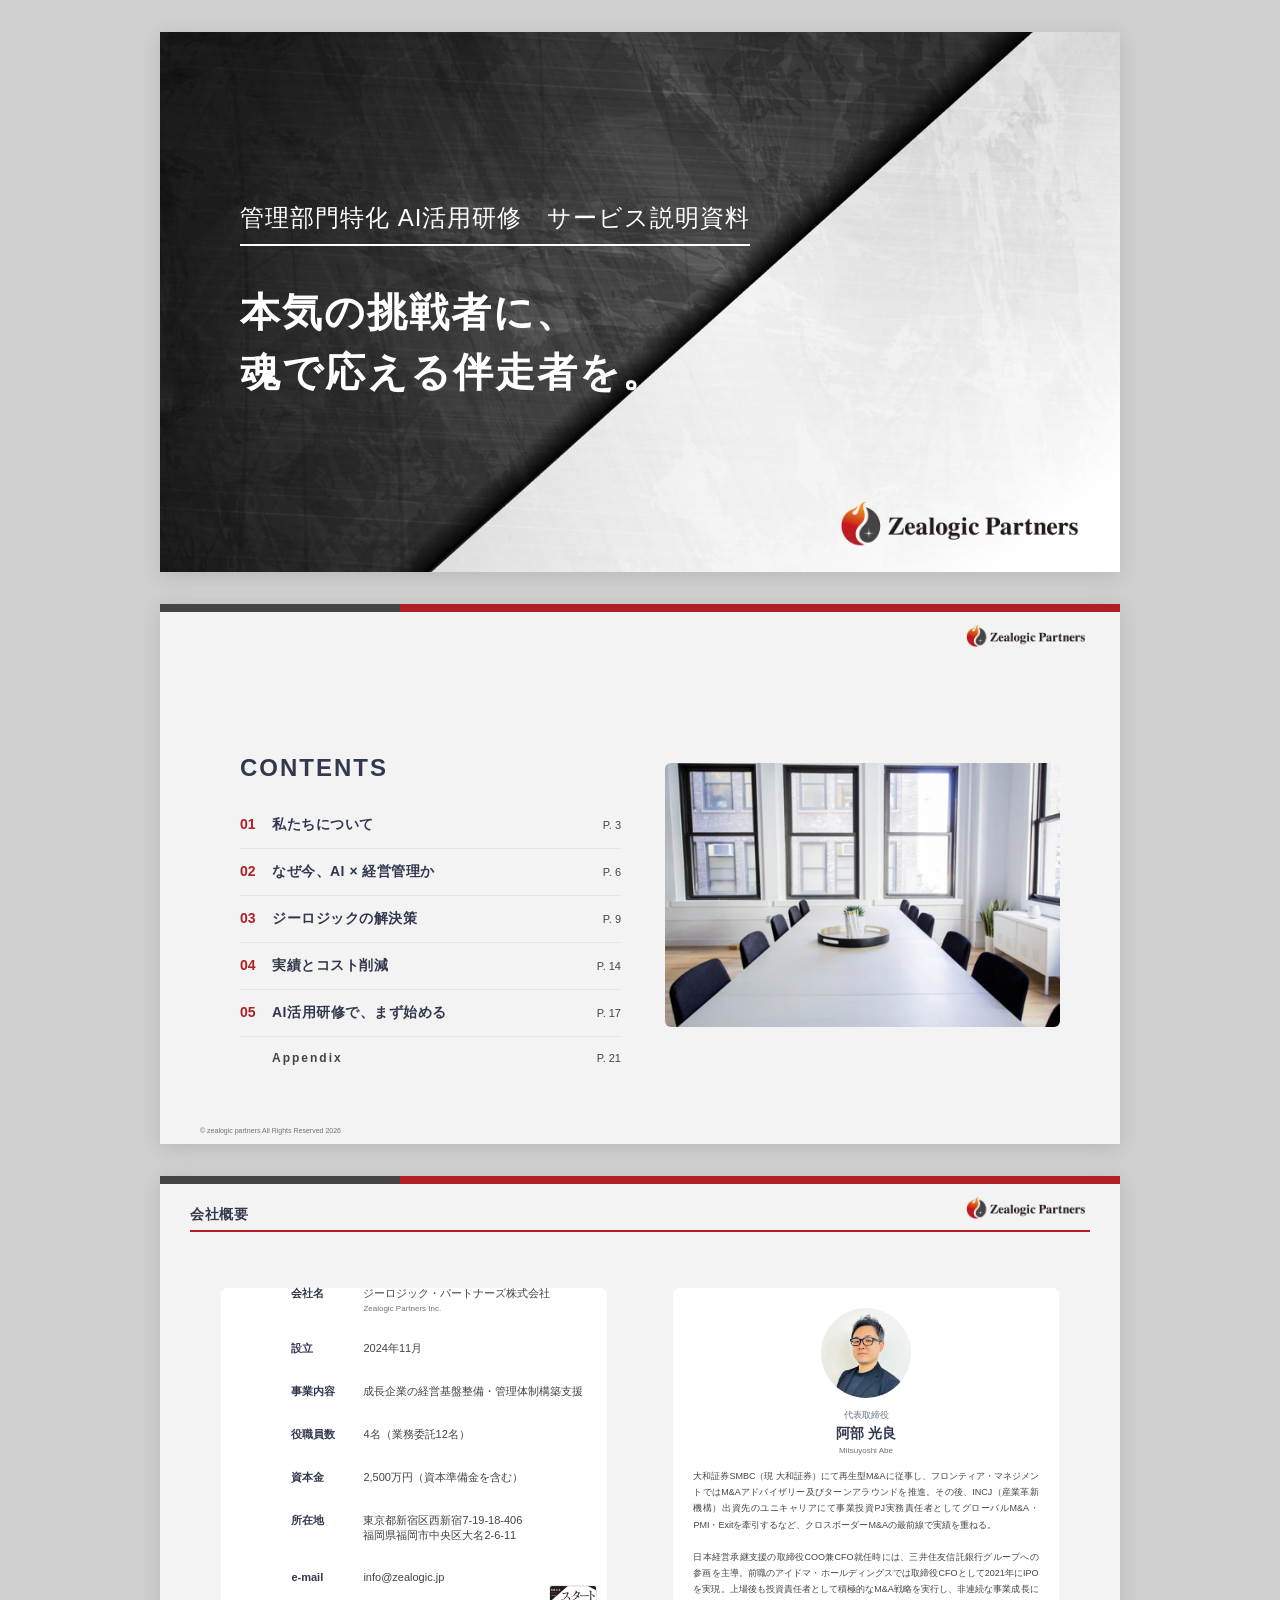
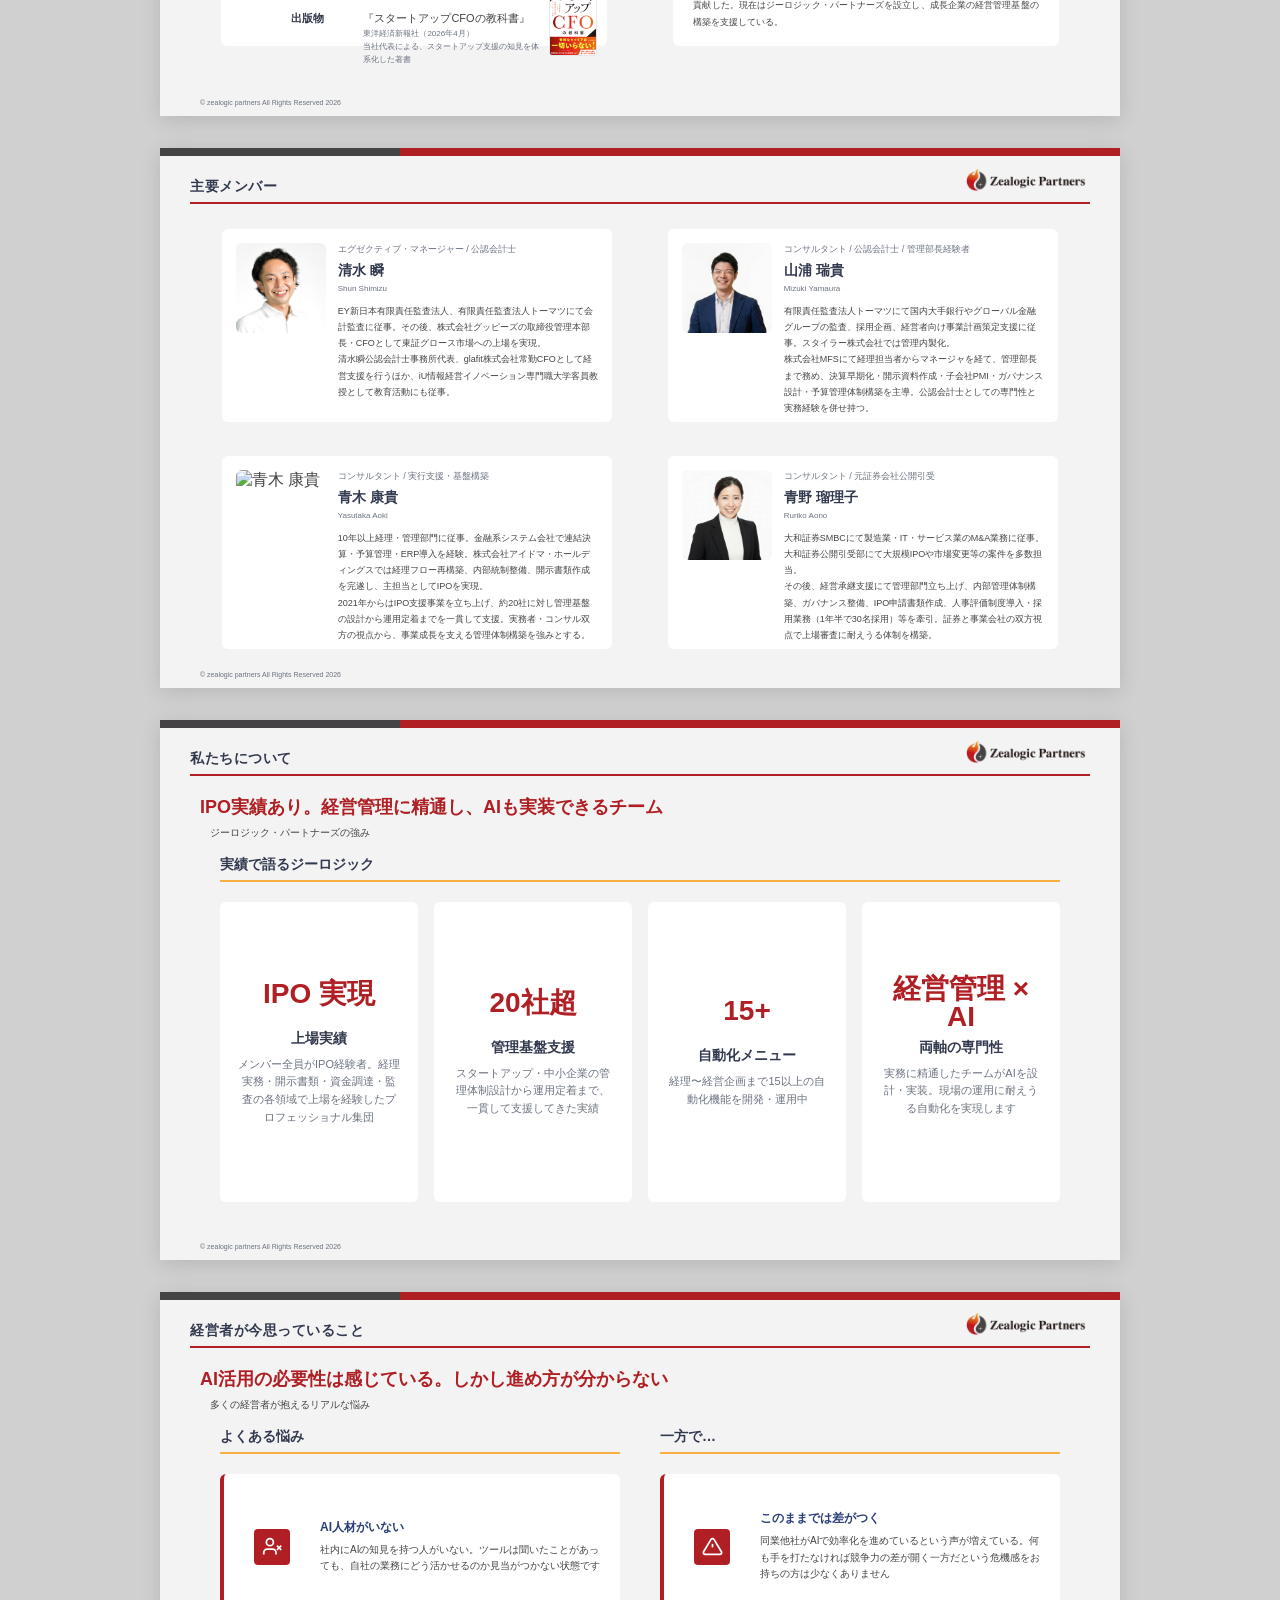
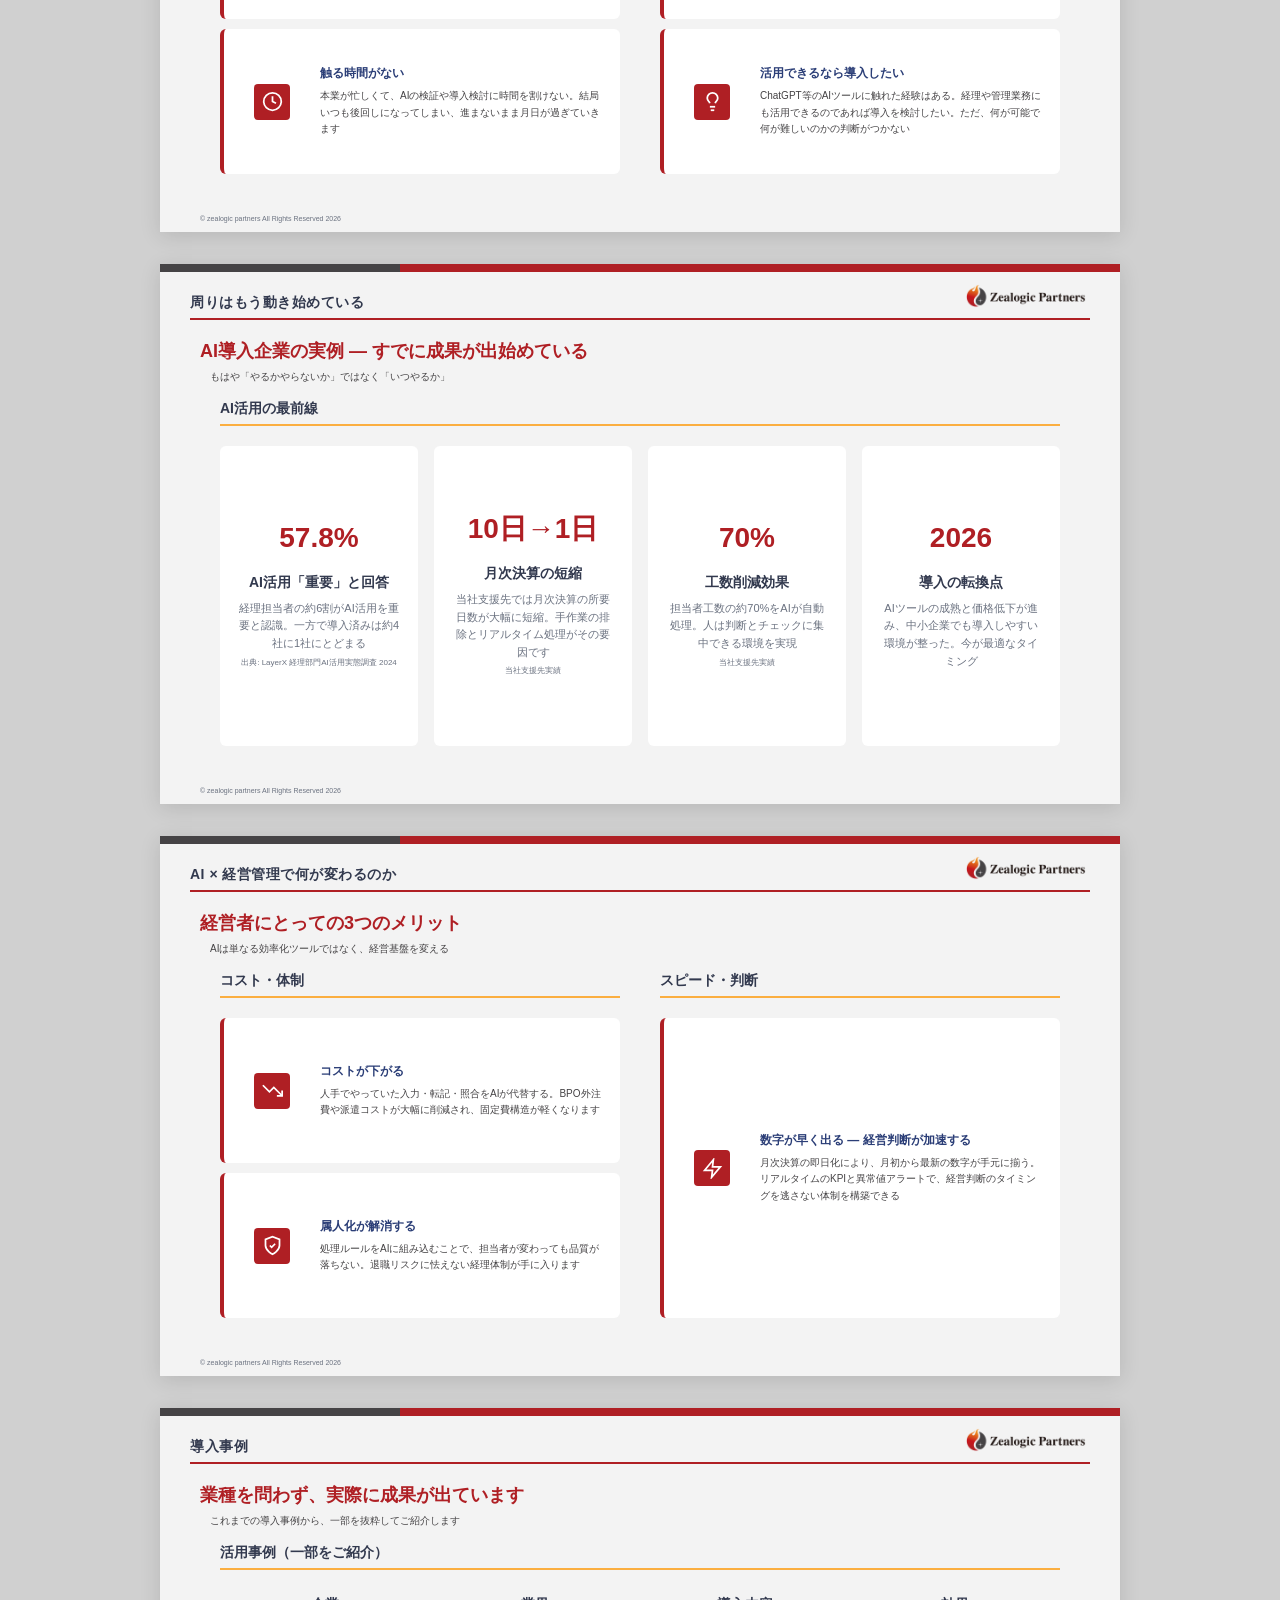
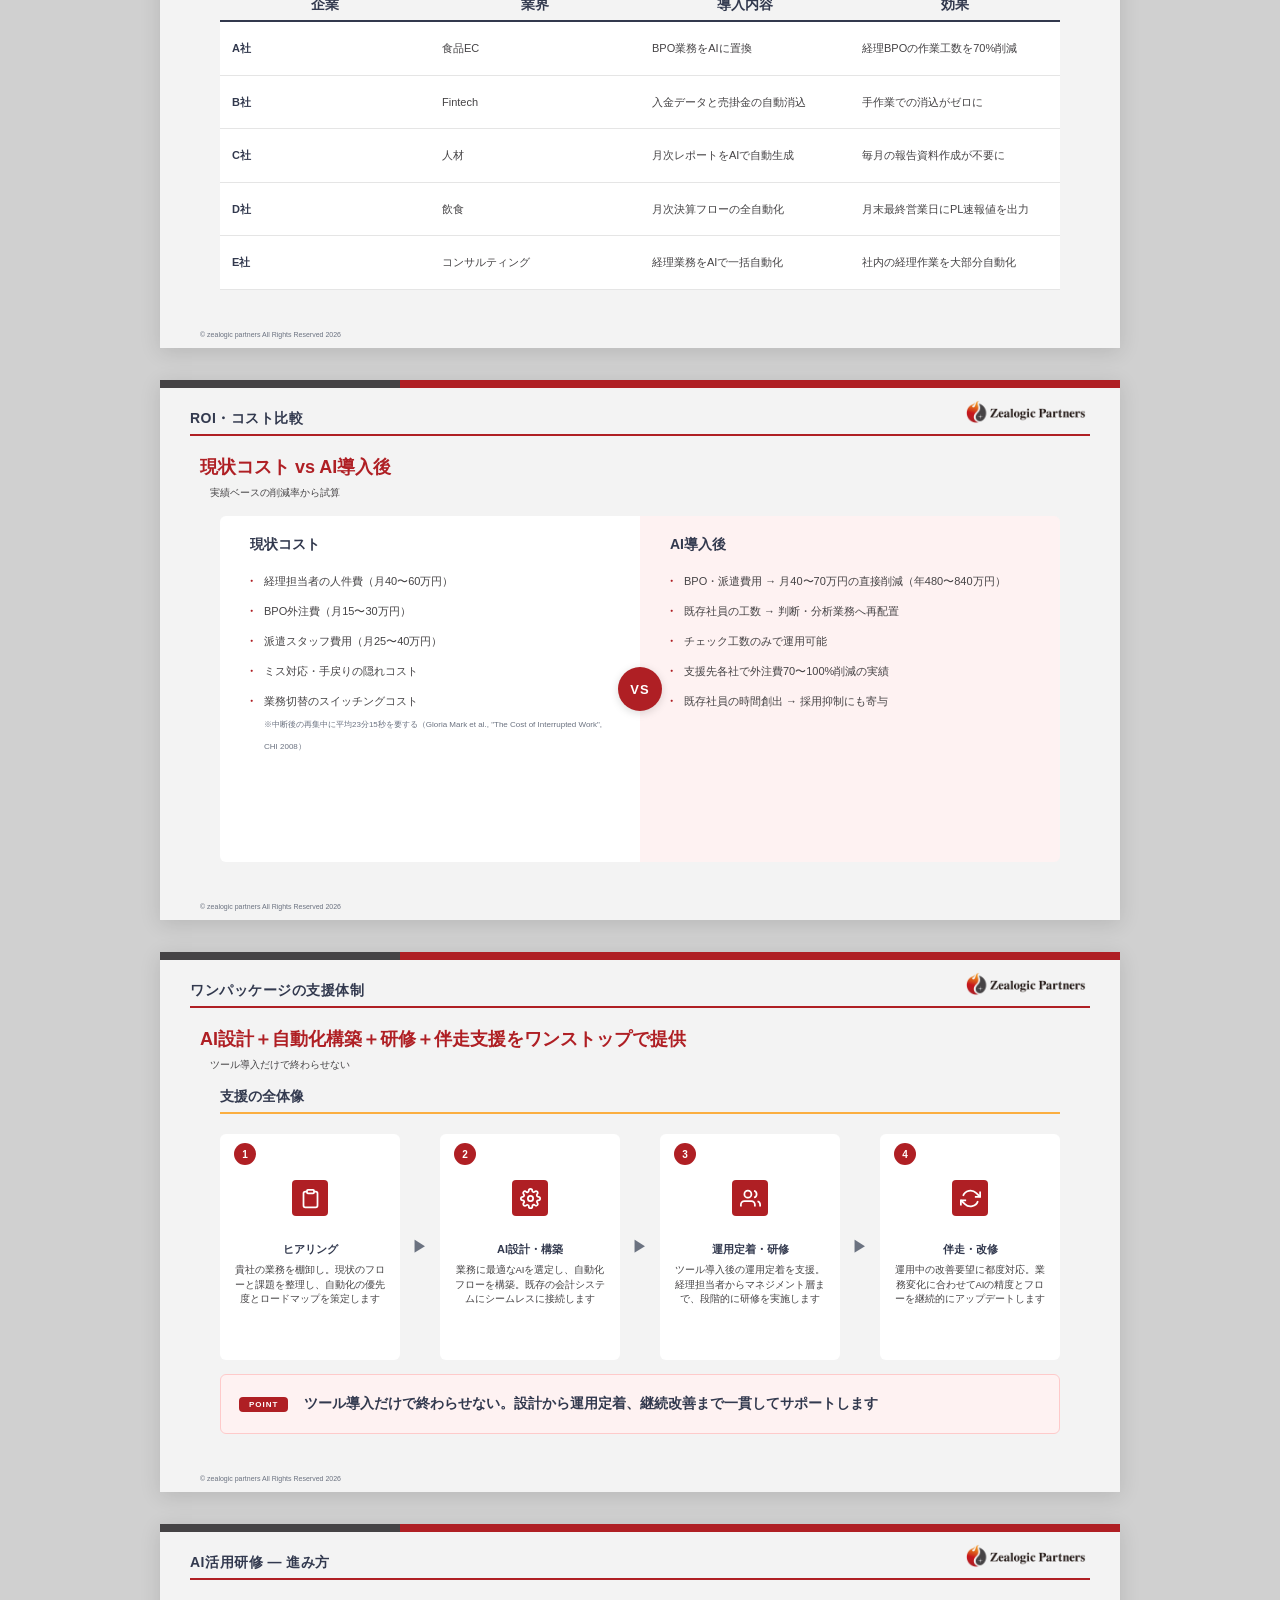
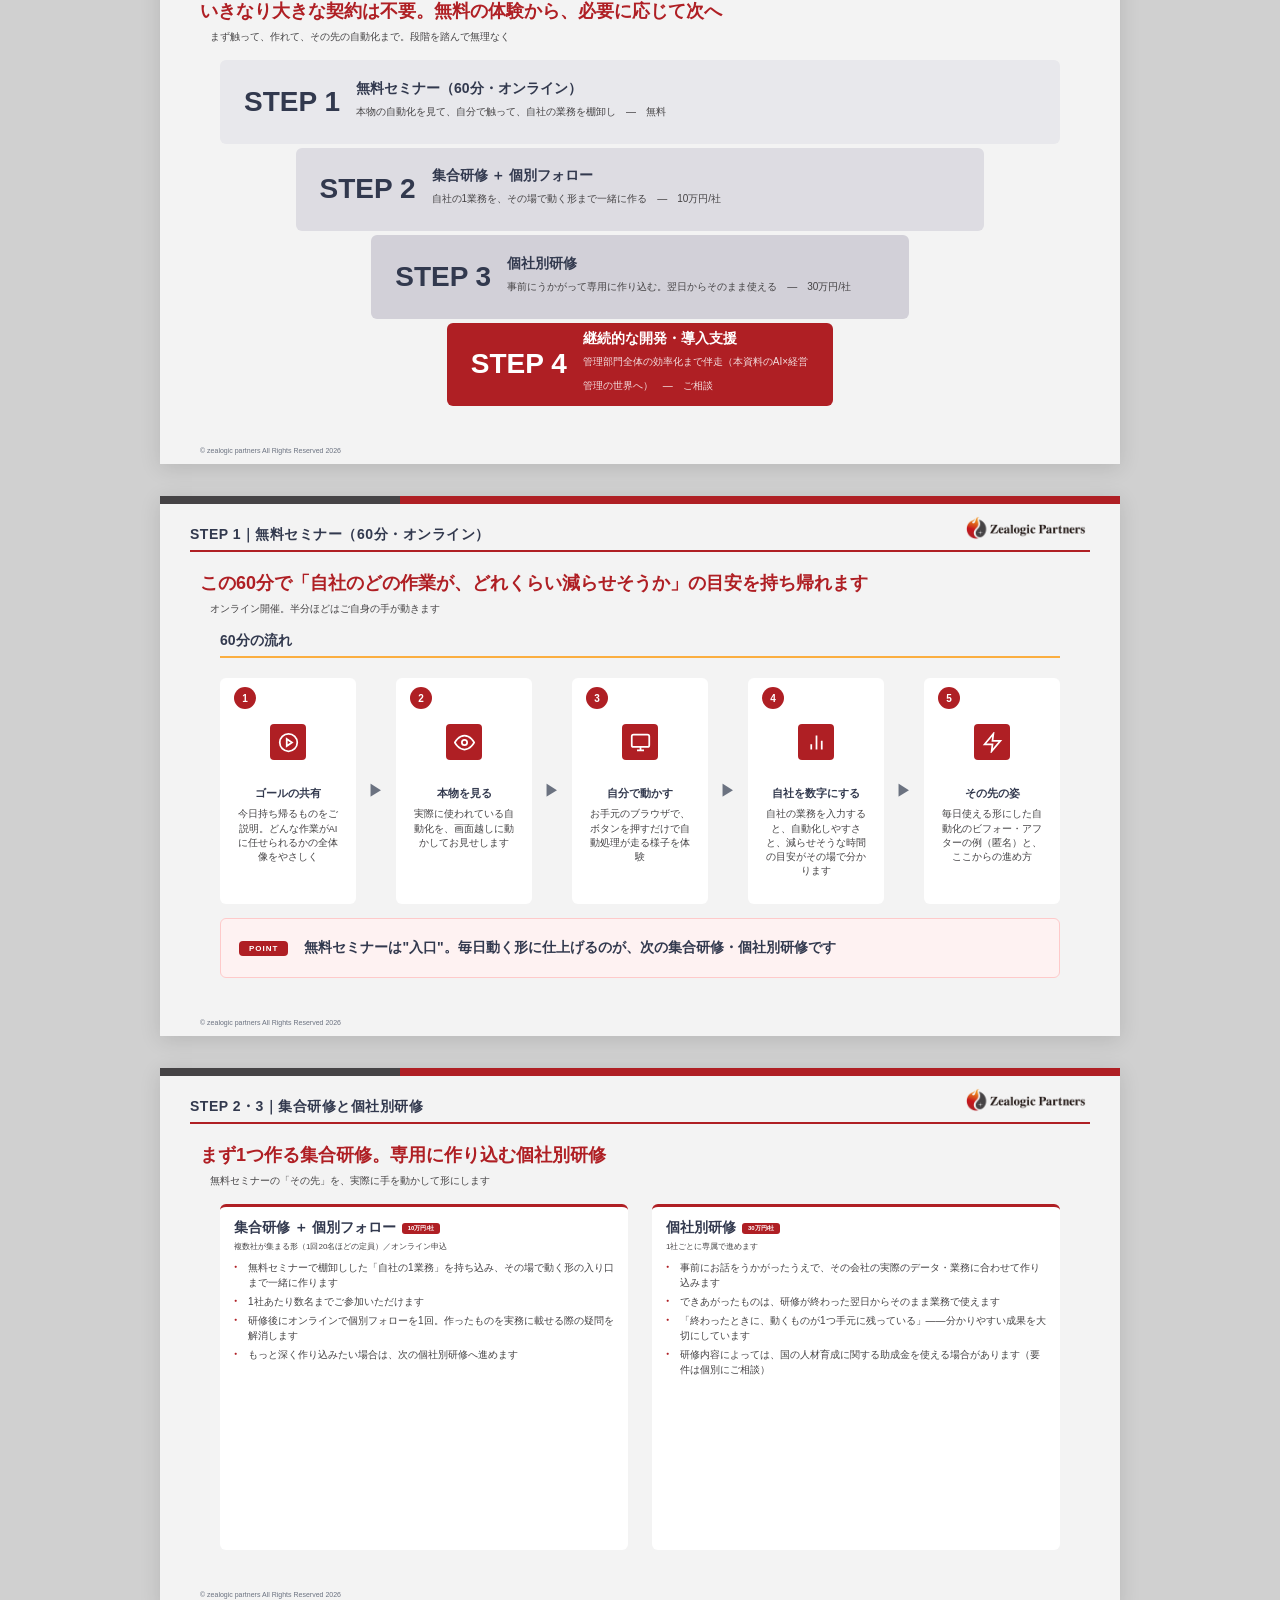
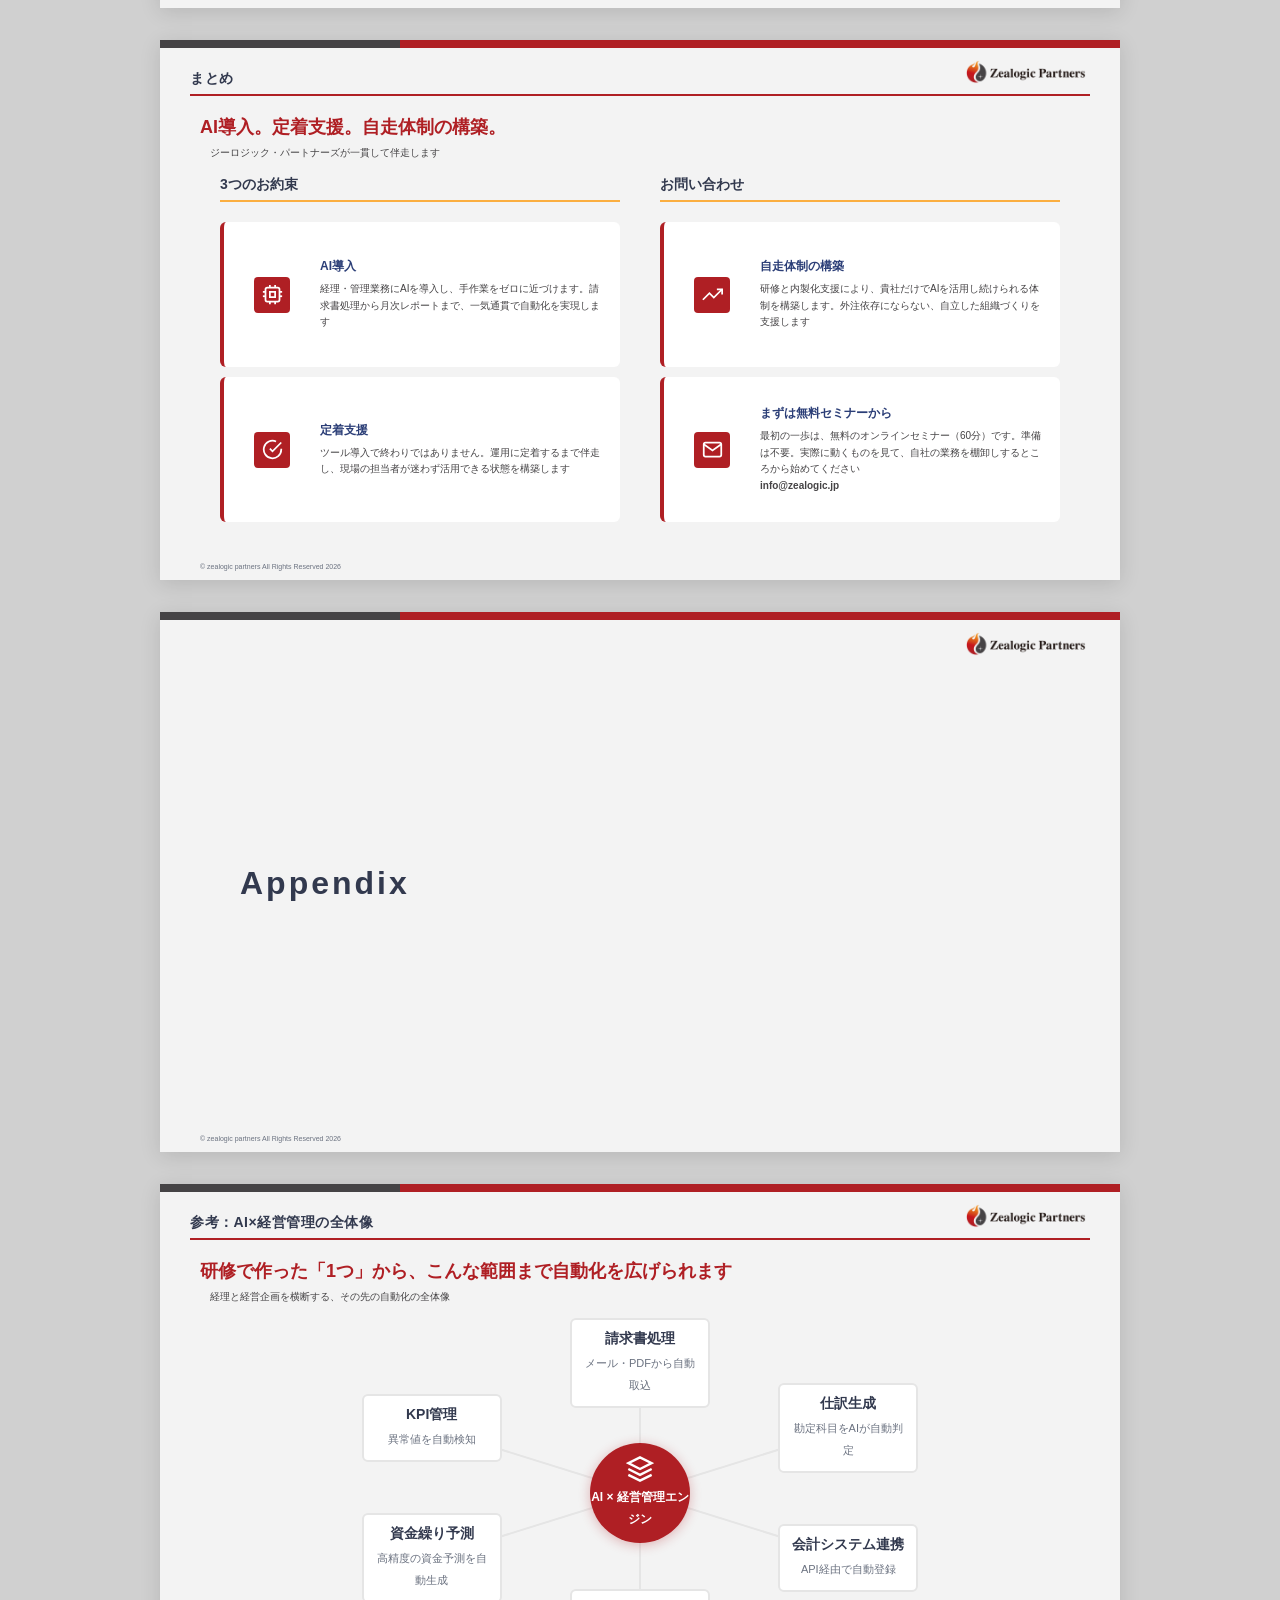
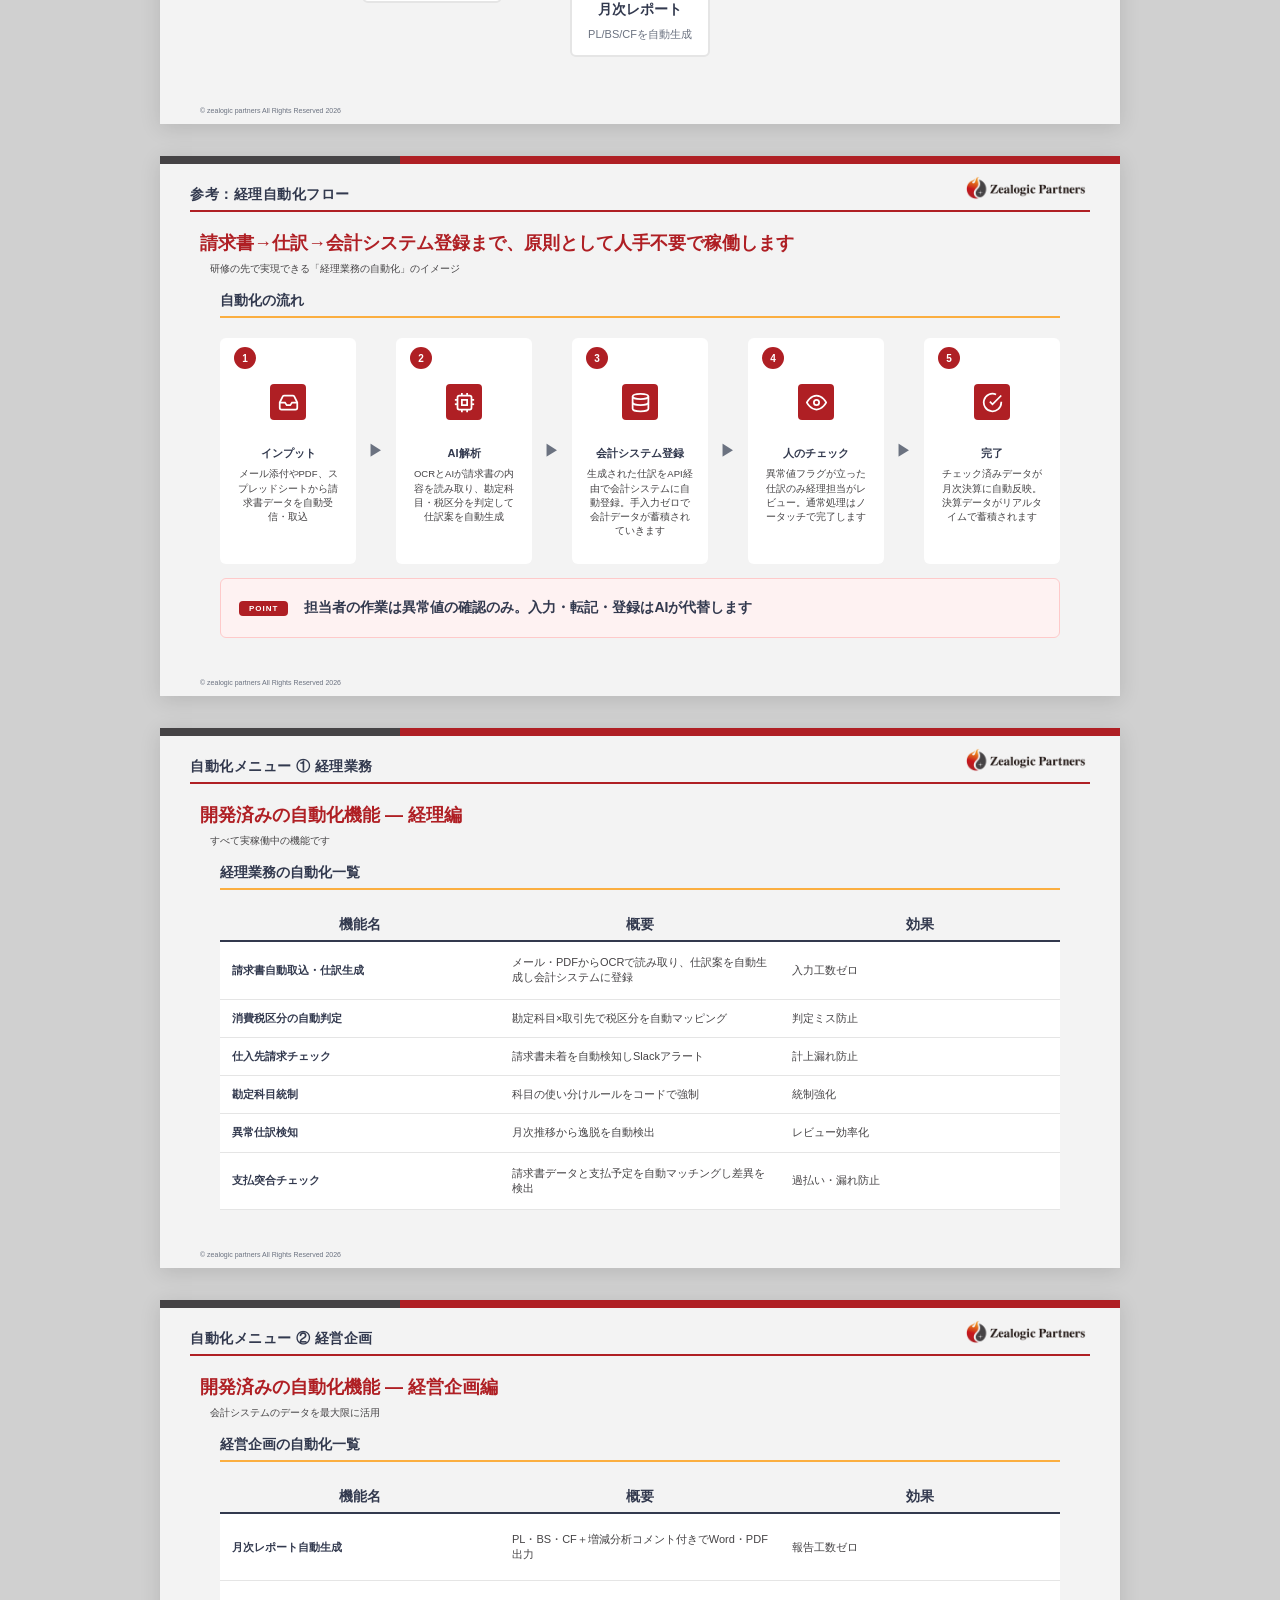
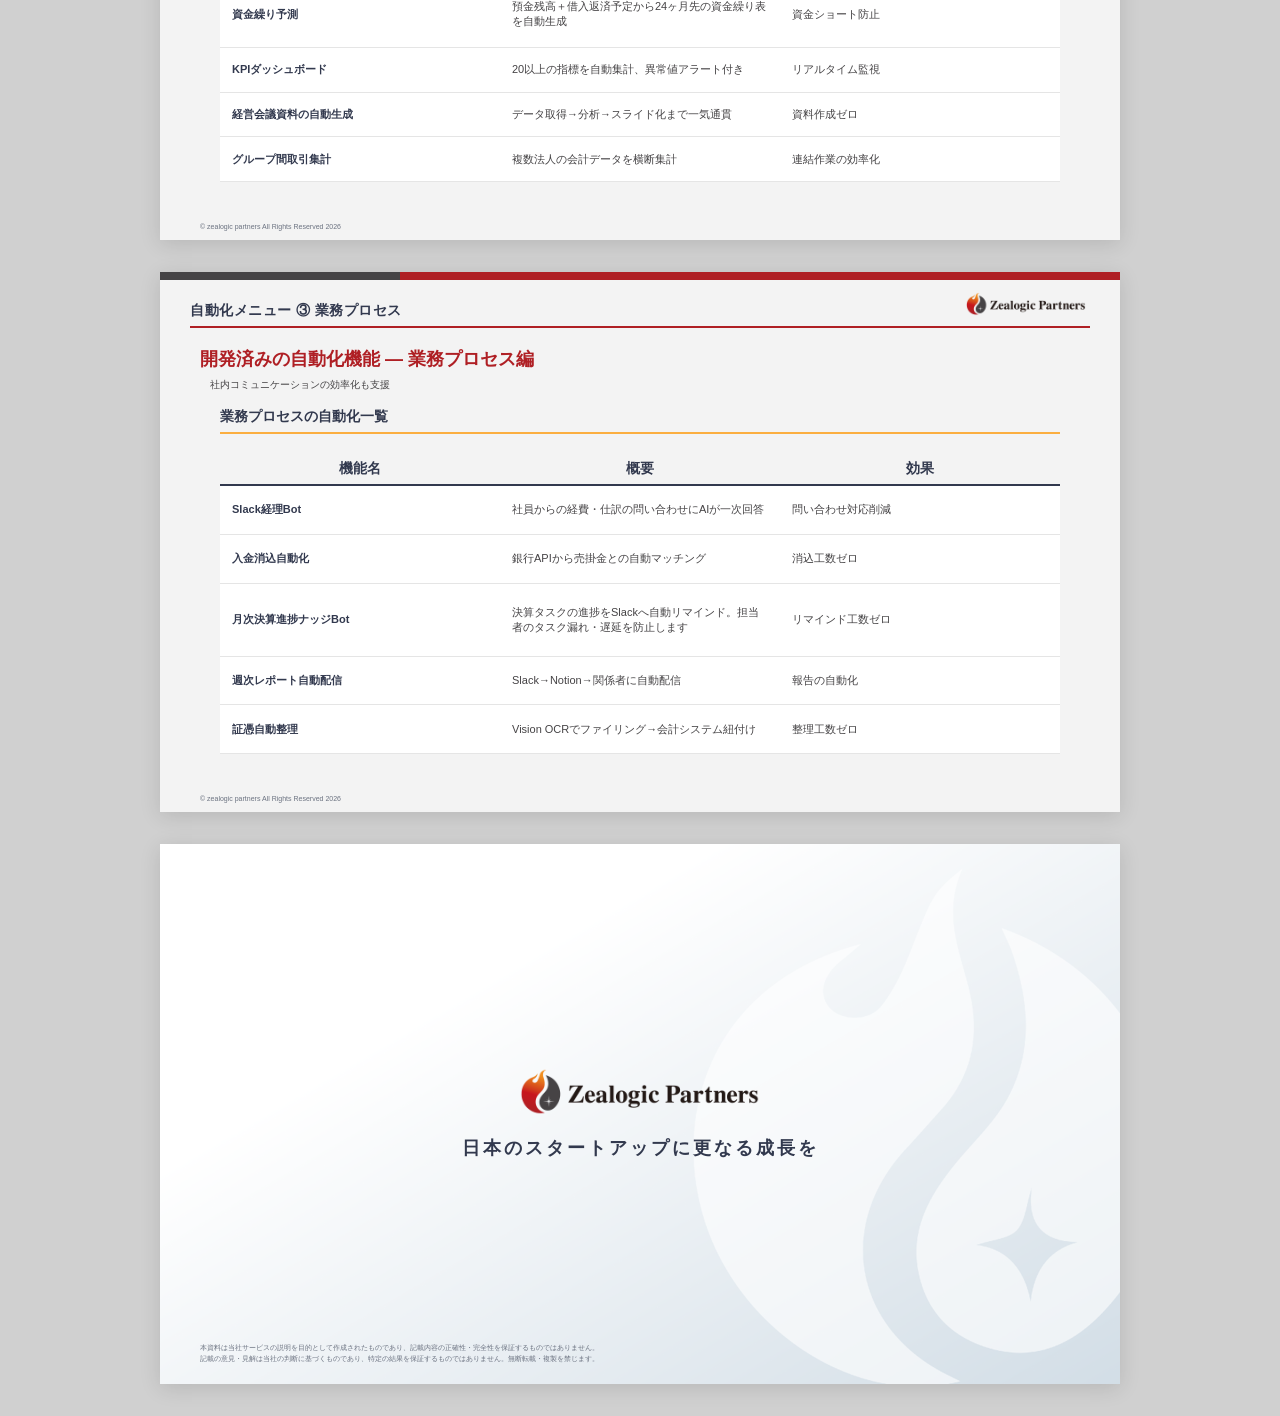
==== commit 67dcb87e: "裏表紙の文字化け修復（説明）" ====
--- a/proposal/index.html
+++ b/proposal/index.html
@@ -790,7 +790,7 @@
   <img class="closing-bg" src="images/closing-bg.png" alt="">
   <img class="closing-logo" src="images/logo.png" alt="Zealogic Partners">
   <div class="closing-message">日本のスタートアップに更なる成長を</div>
-  <div class="closing-disclaimer">本資料は当社サービスの���明を目的として作成されたものであり、記載内容の正確性・完全性を保証するものではありません。<br>記載の意見・見解は当社の判断に基づくものであり、特定の結果を保証するものではありません。無断転載・複製を禁じます。</div>
+  <div class="closing-disclaimer">本資料は当社サービスの説明を目的として作成されたものであり、記載内容の正確性・完全性を保証するものではありません。<br>記載の意見・見解は当社の判断に基づくものであり、特定の結果を保証するものではありません。無断転載・複製を禁じます。</div>
 </div>
 
 </body>
